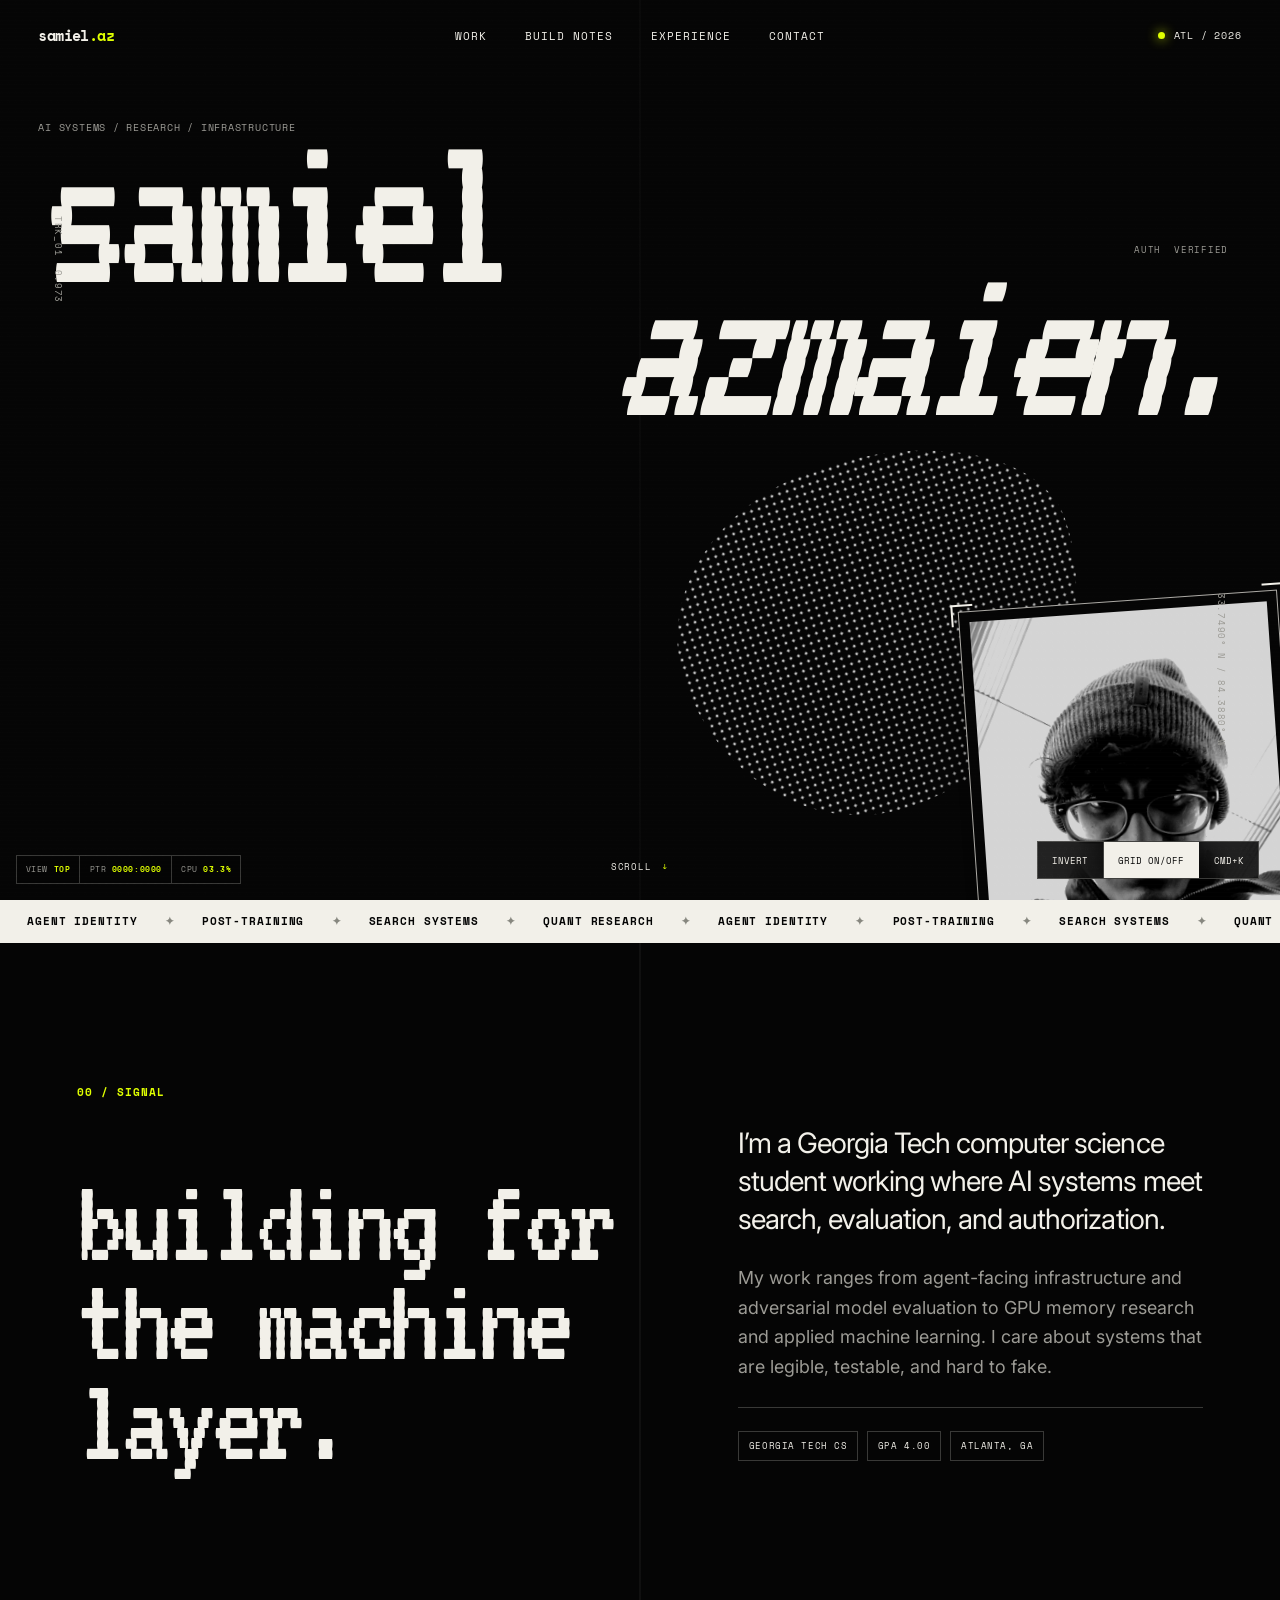
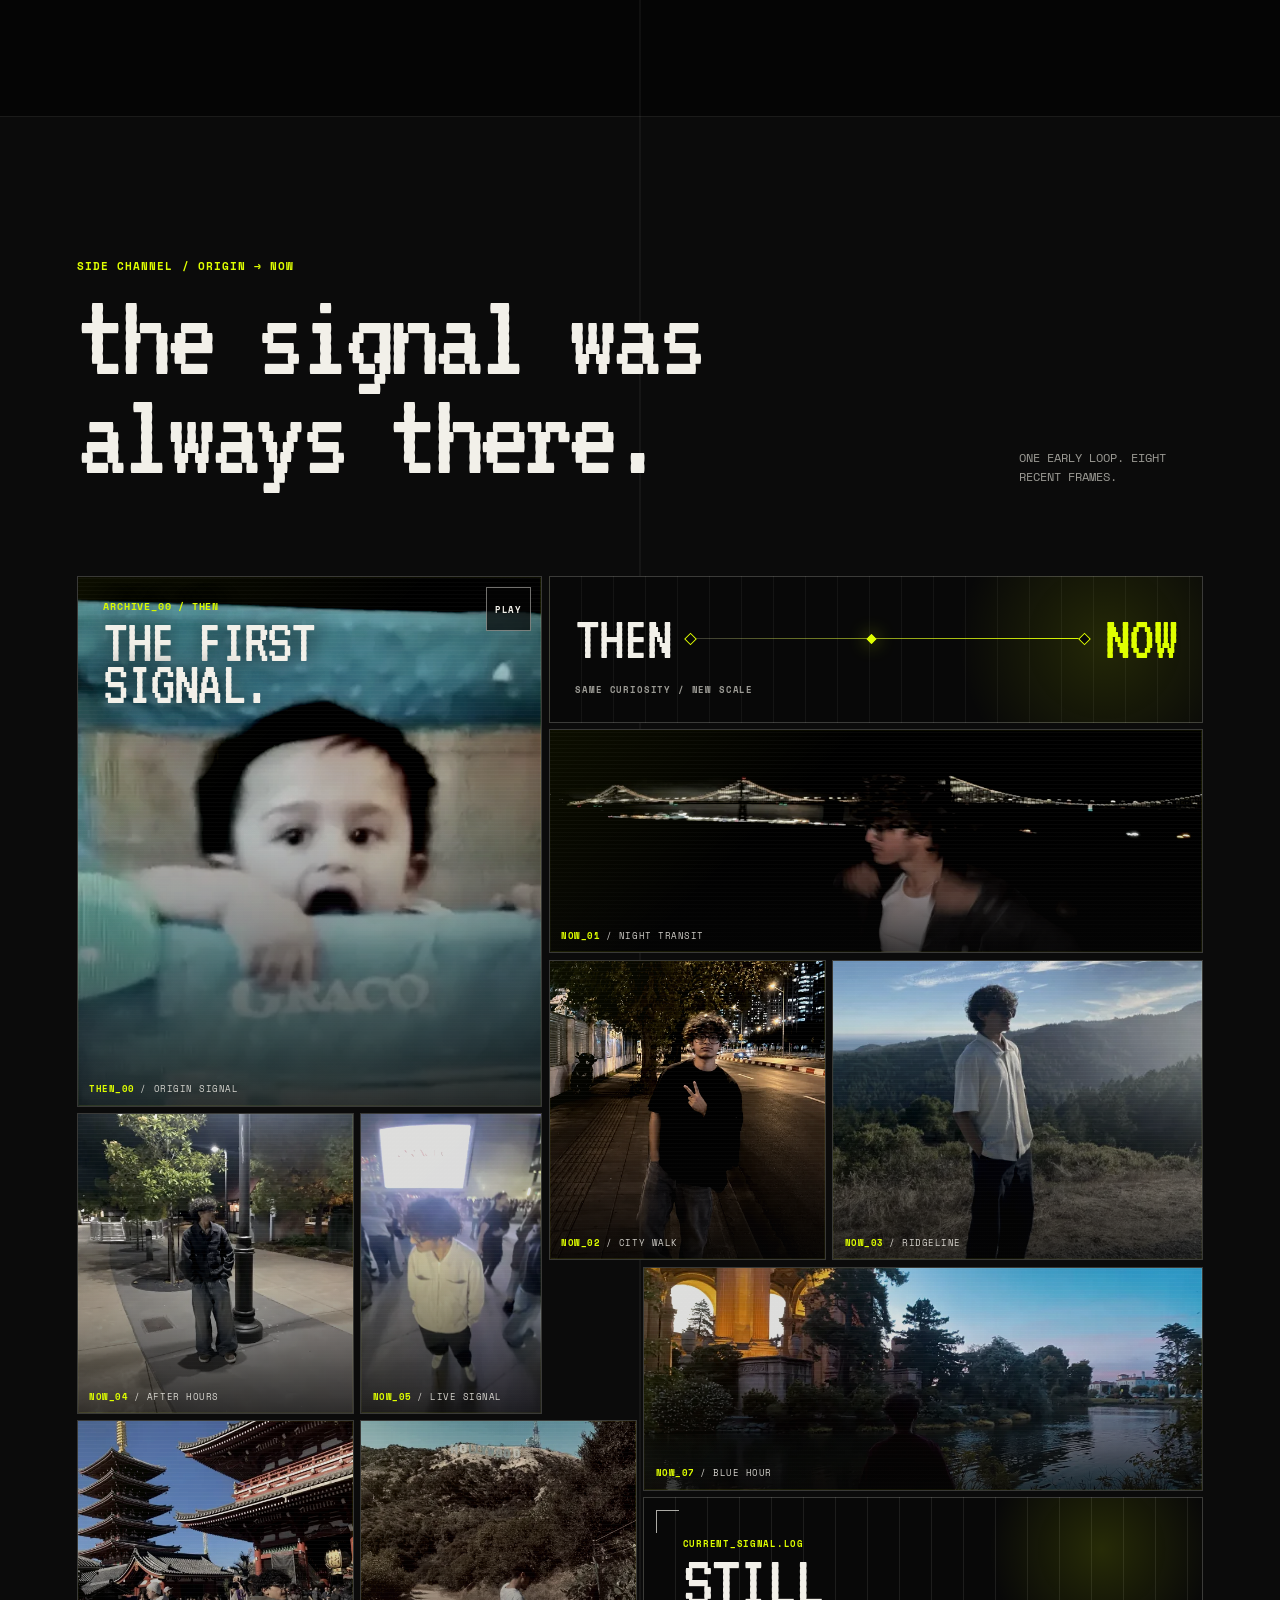
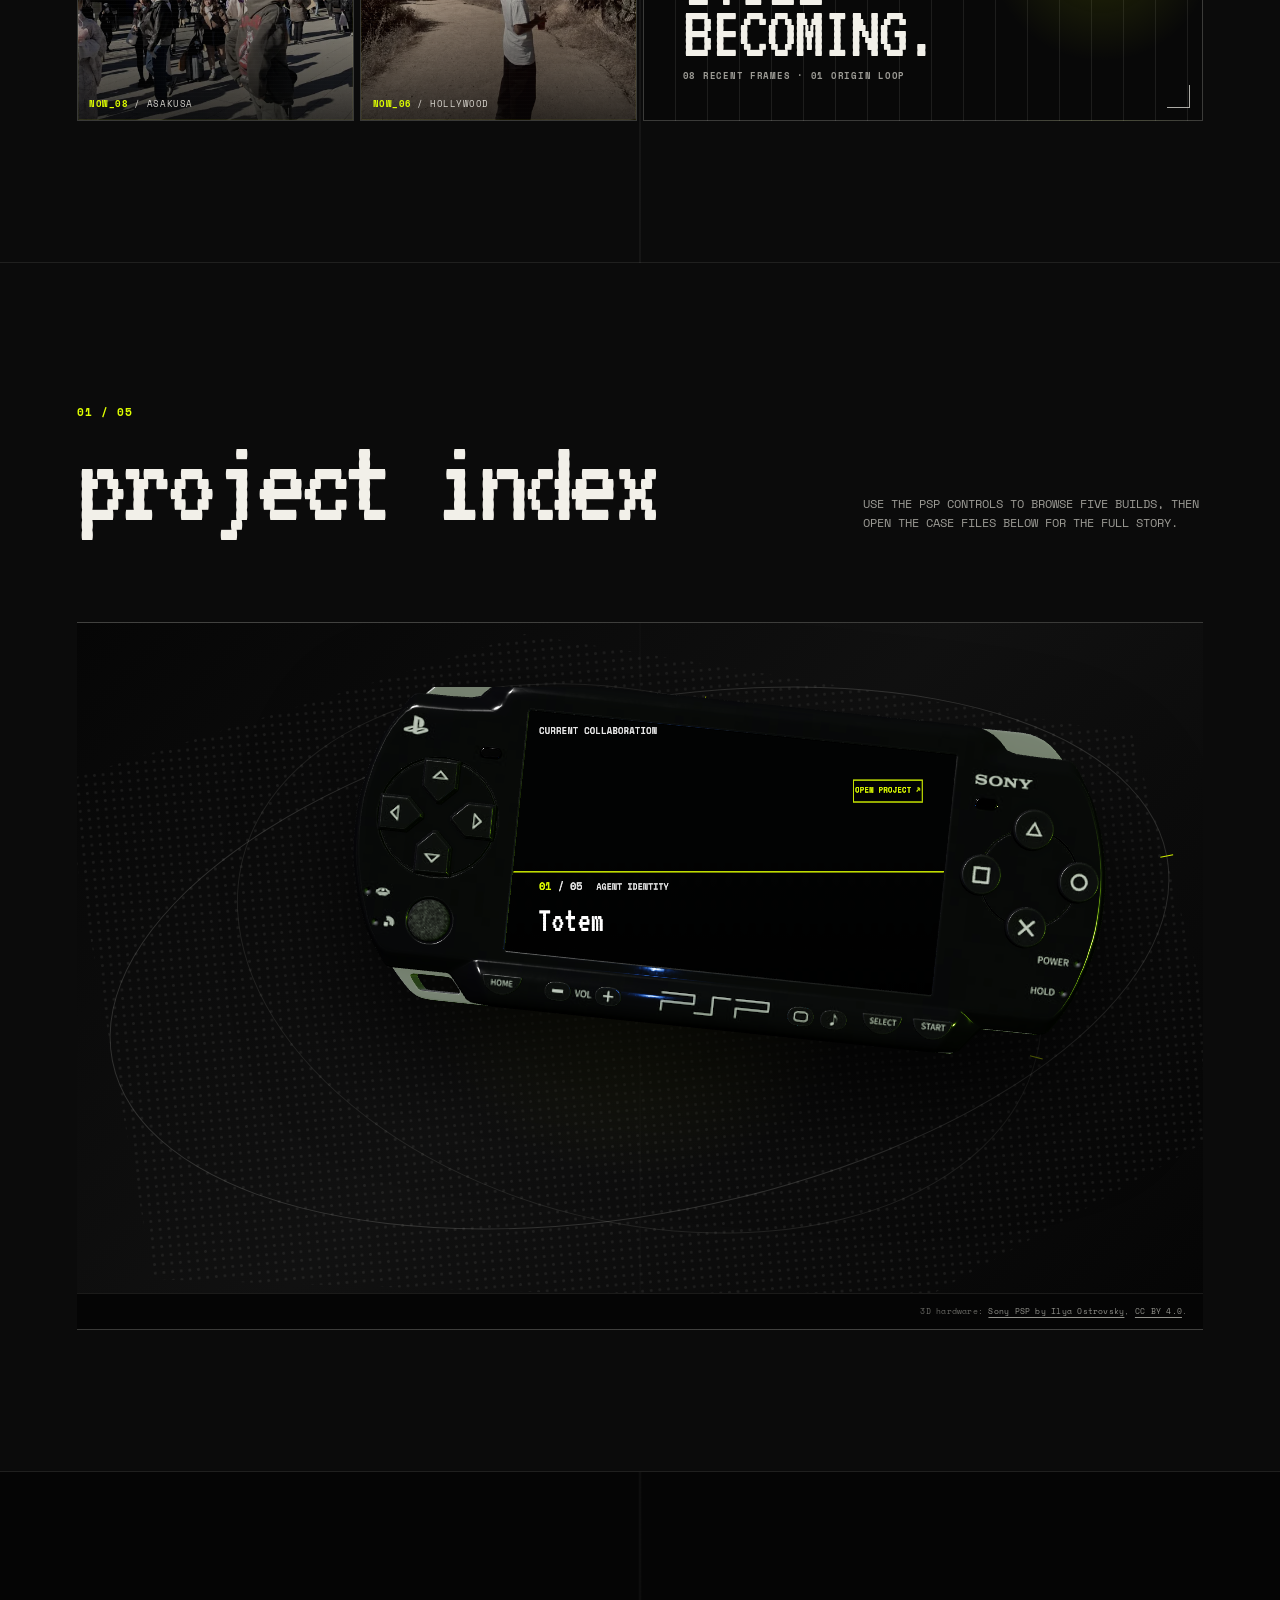
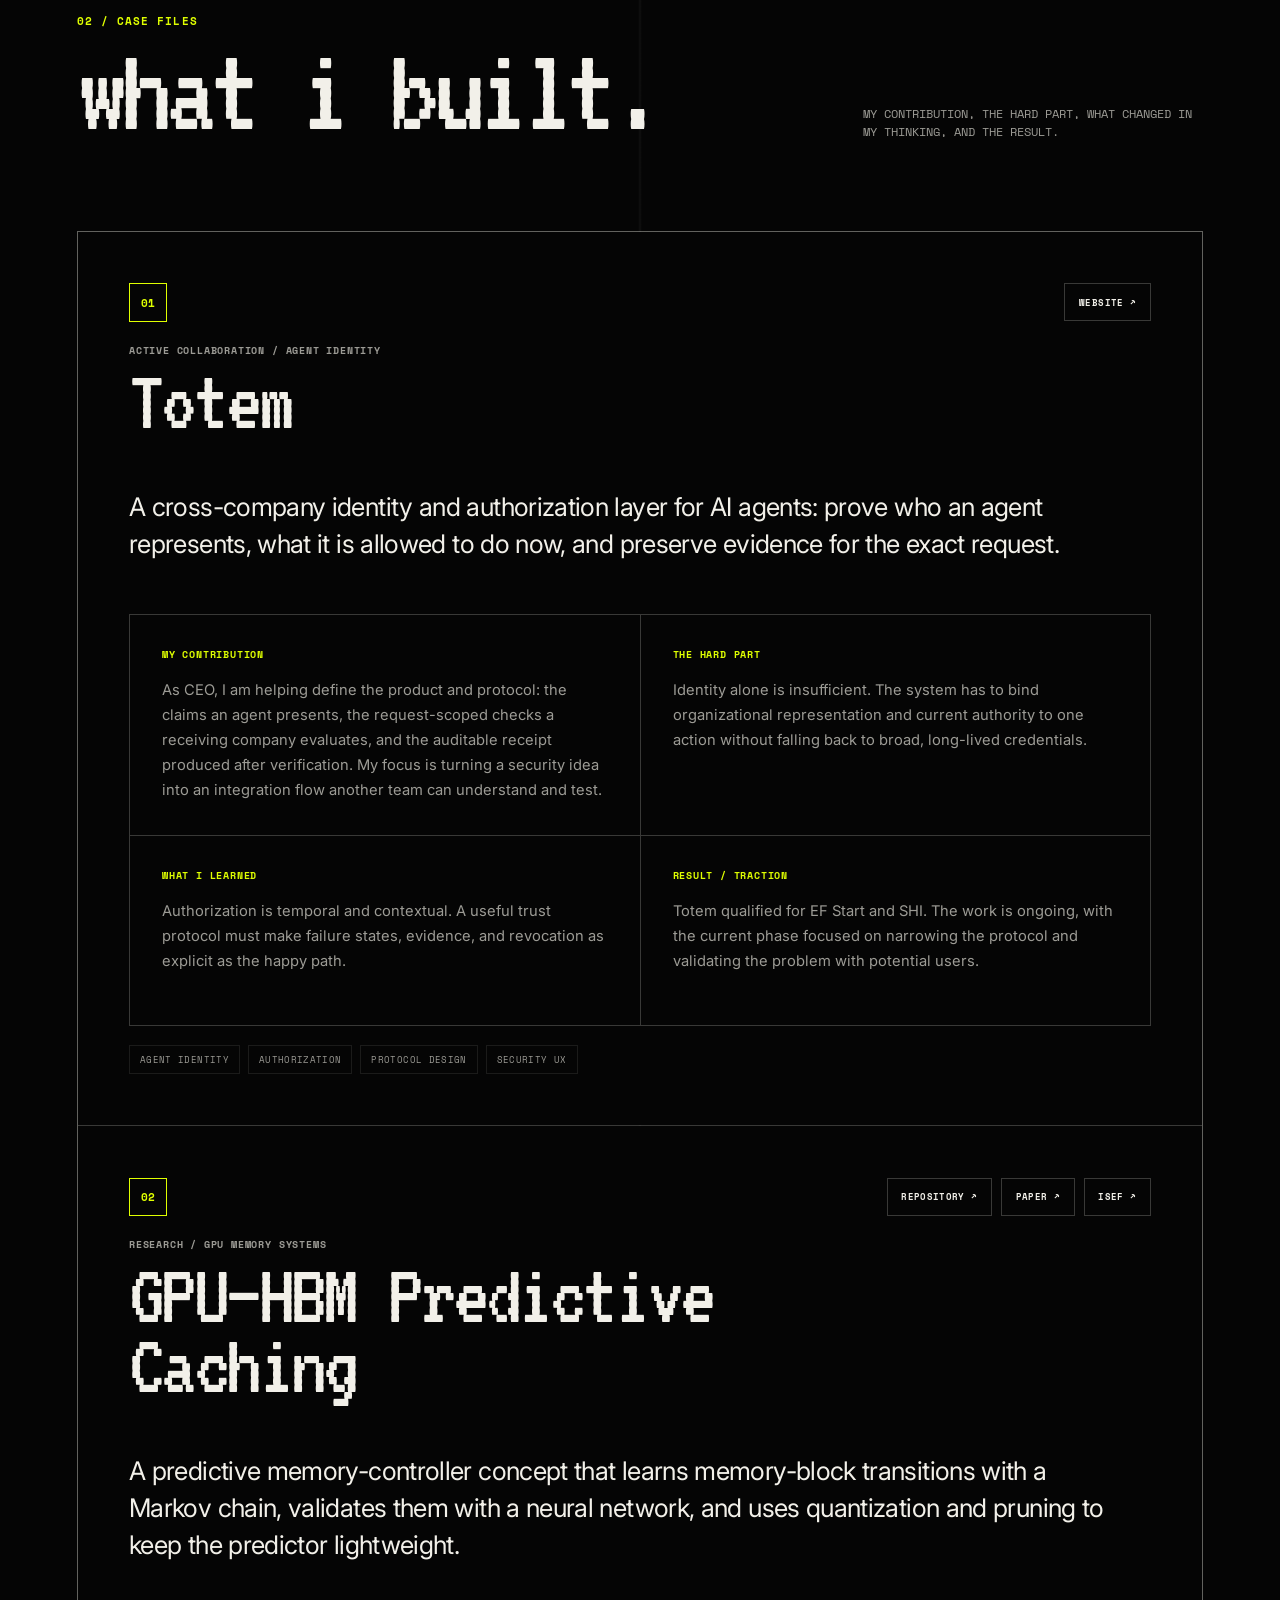
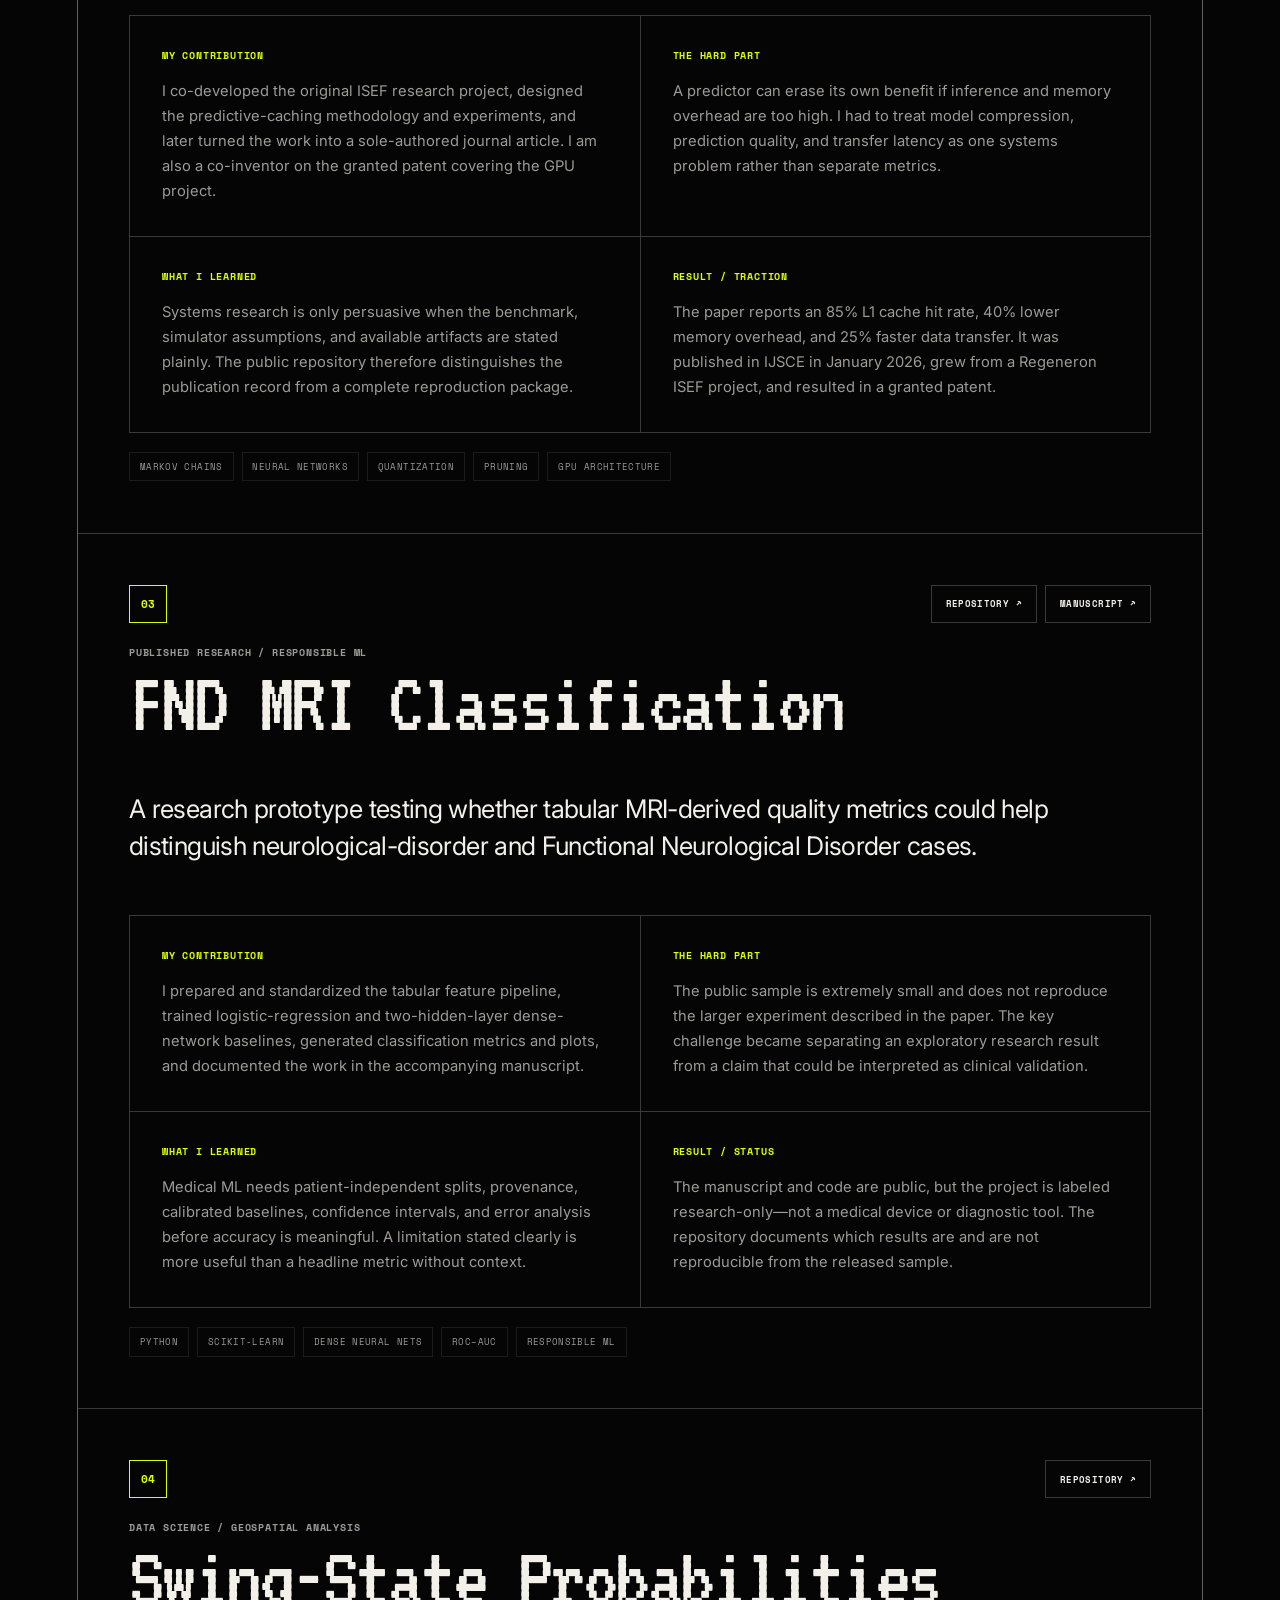
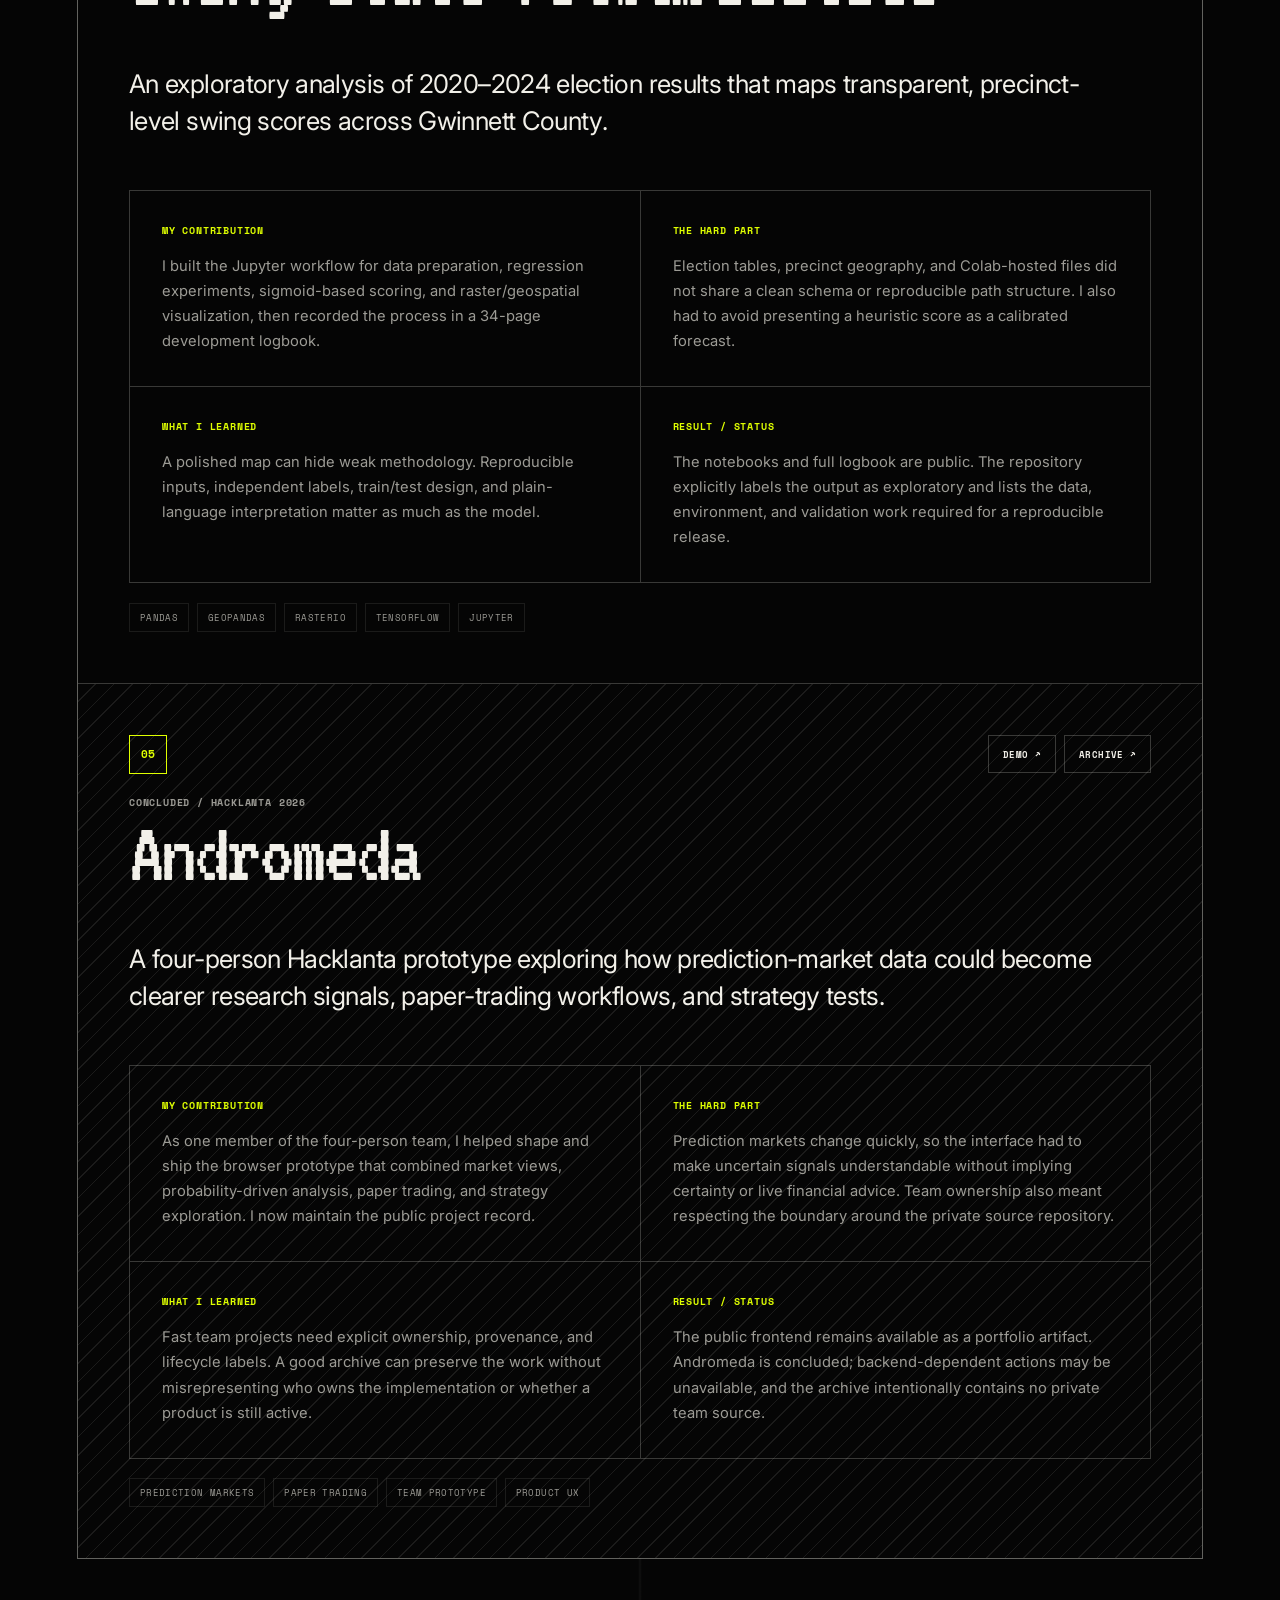
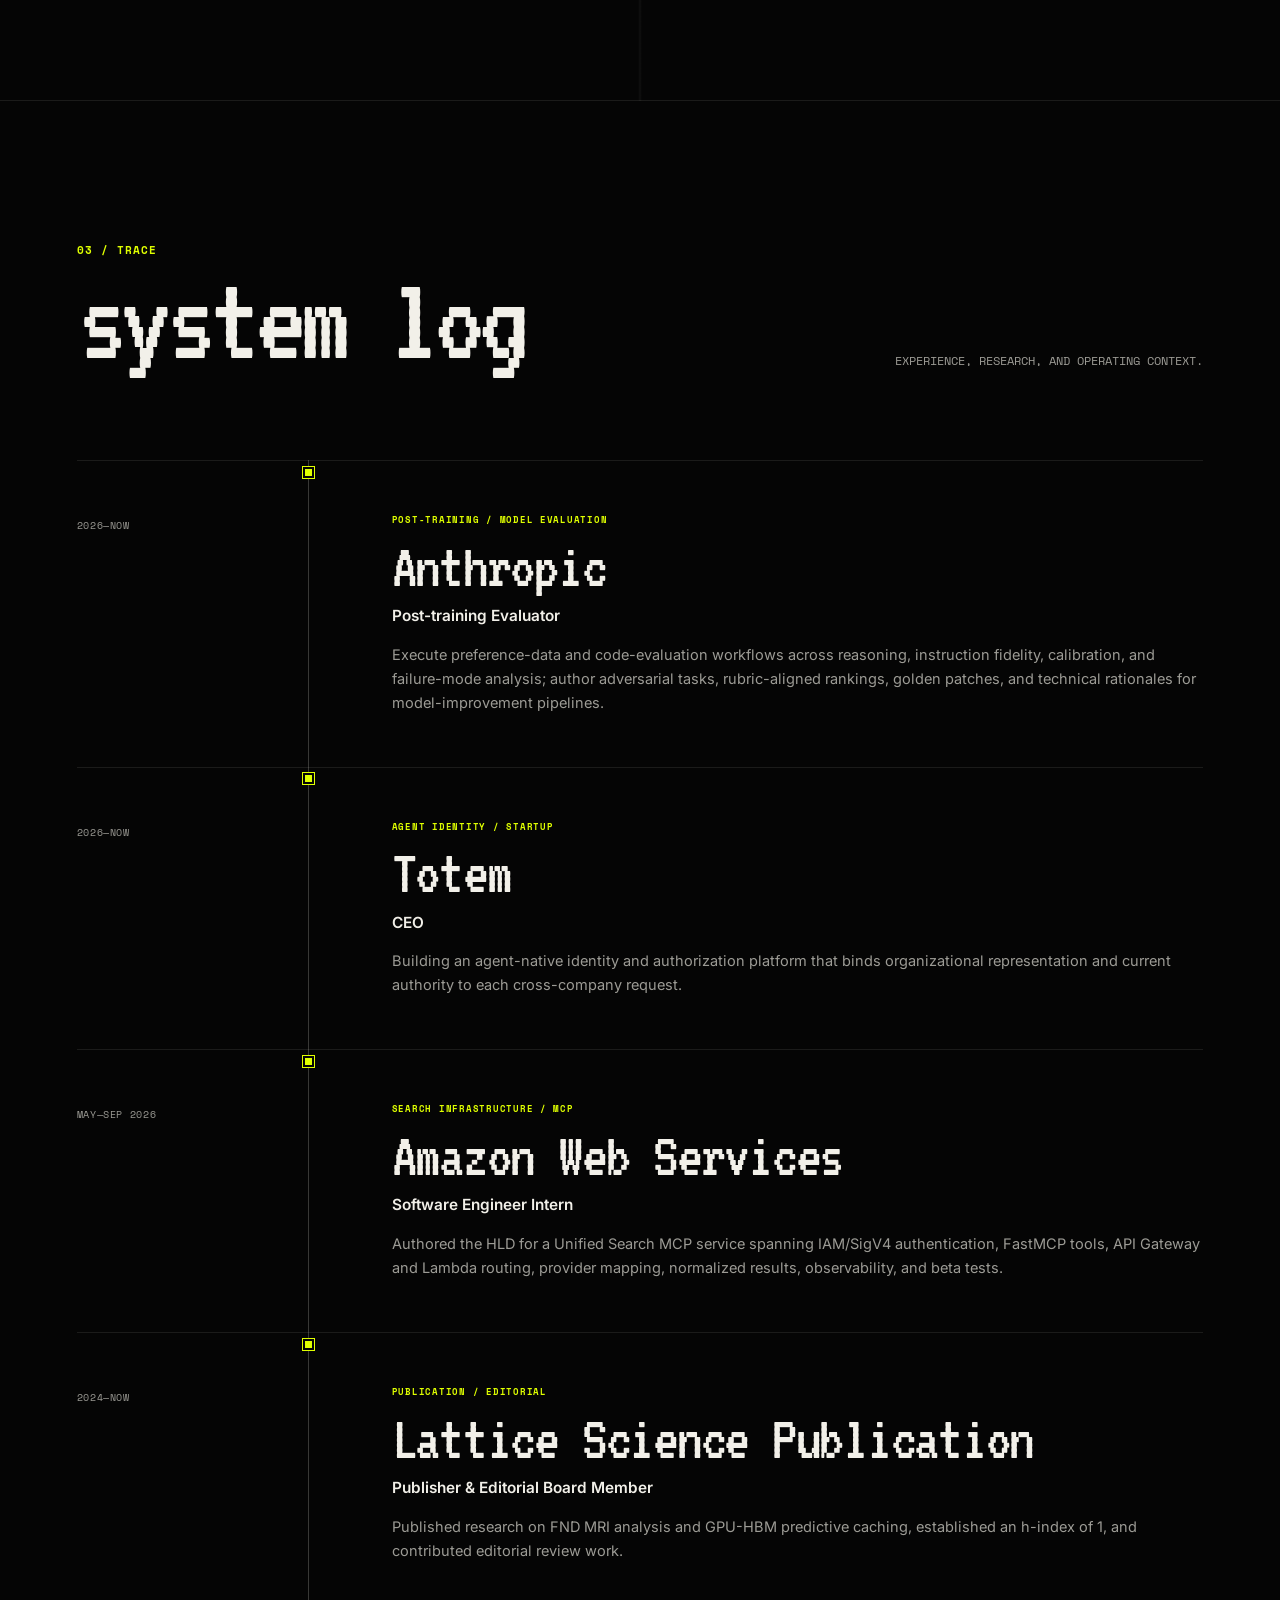
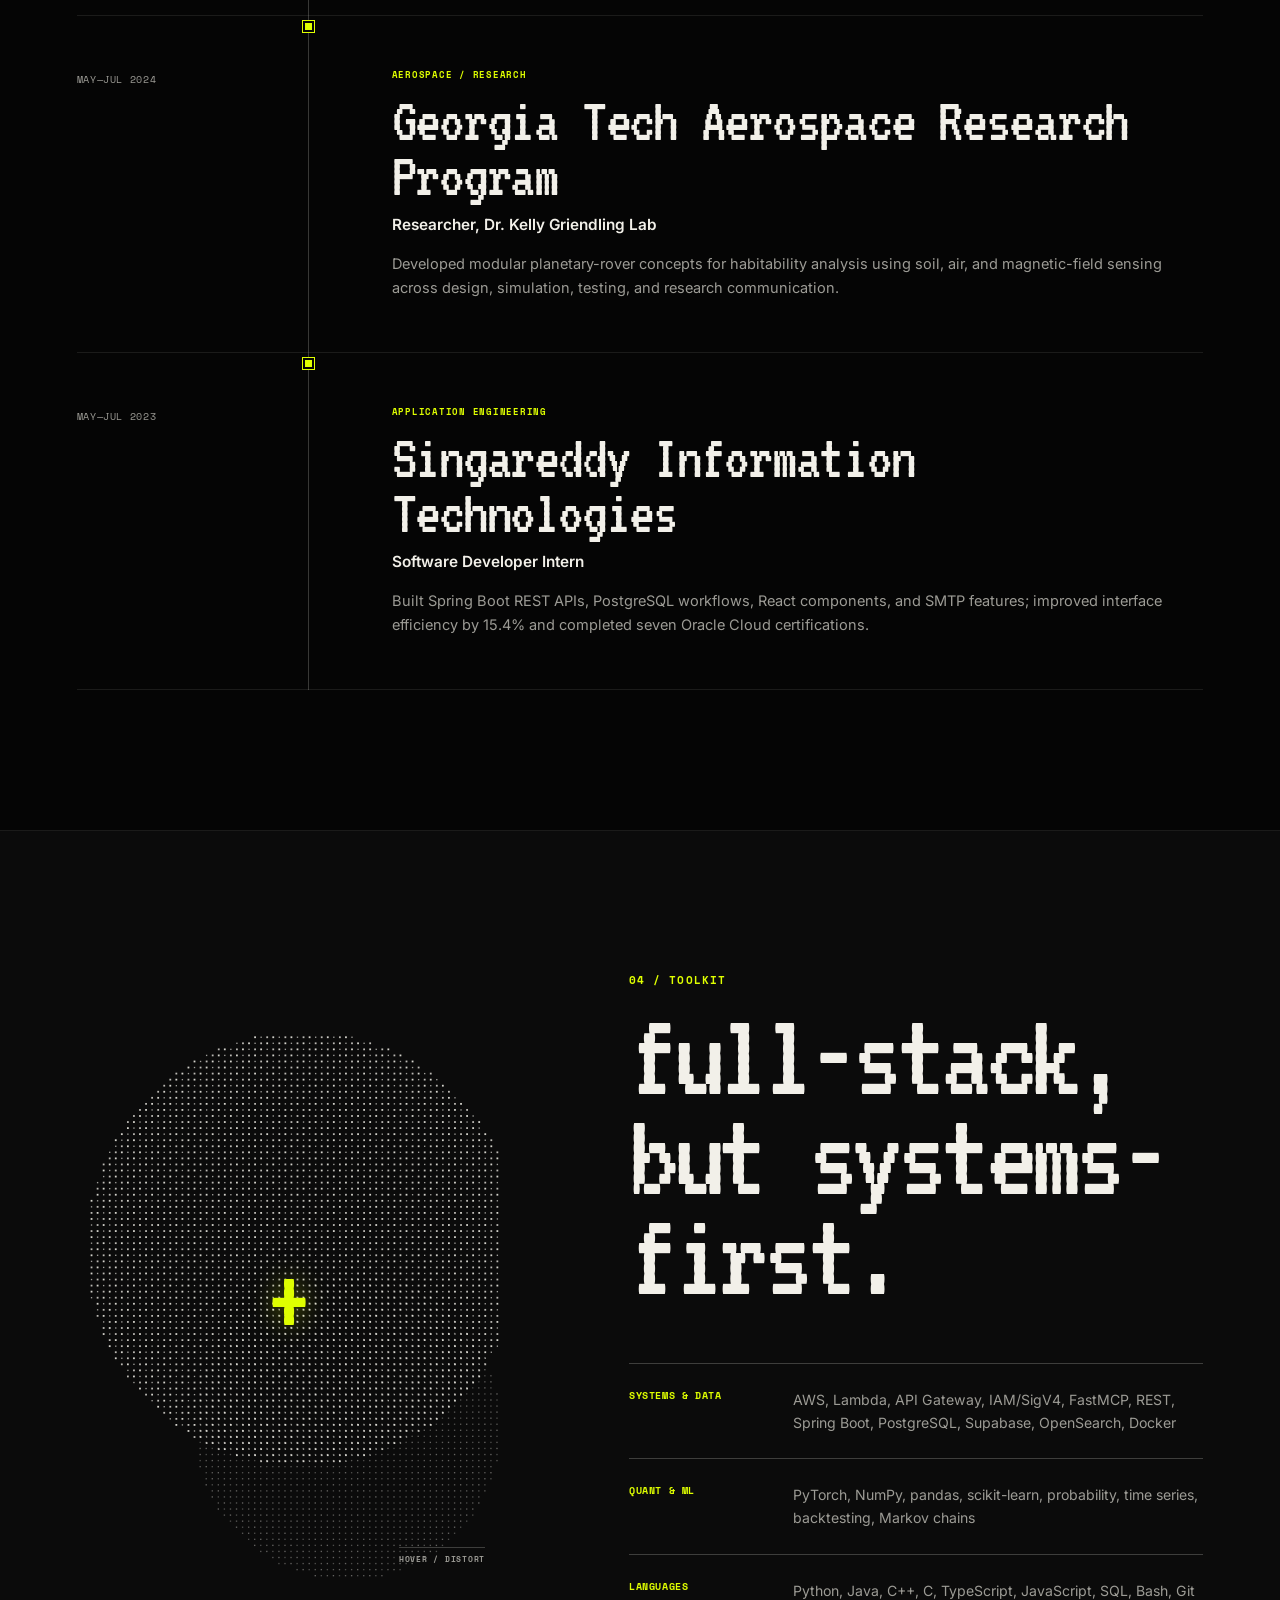
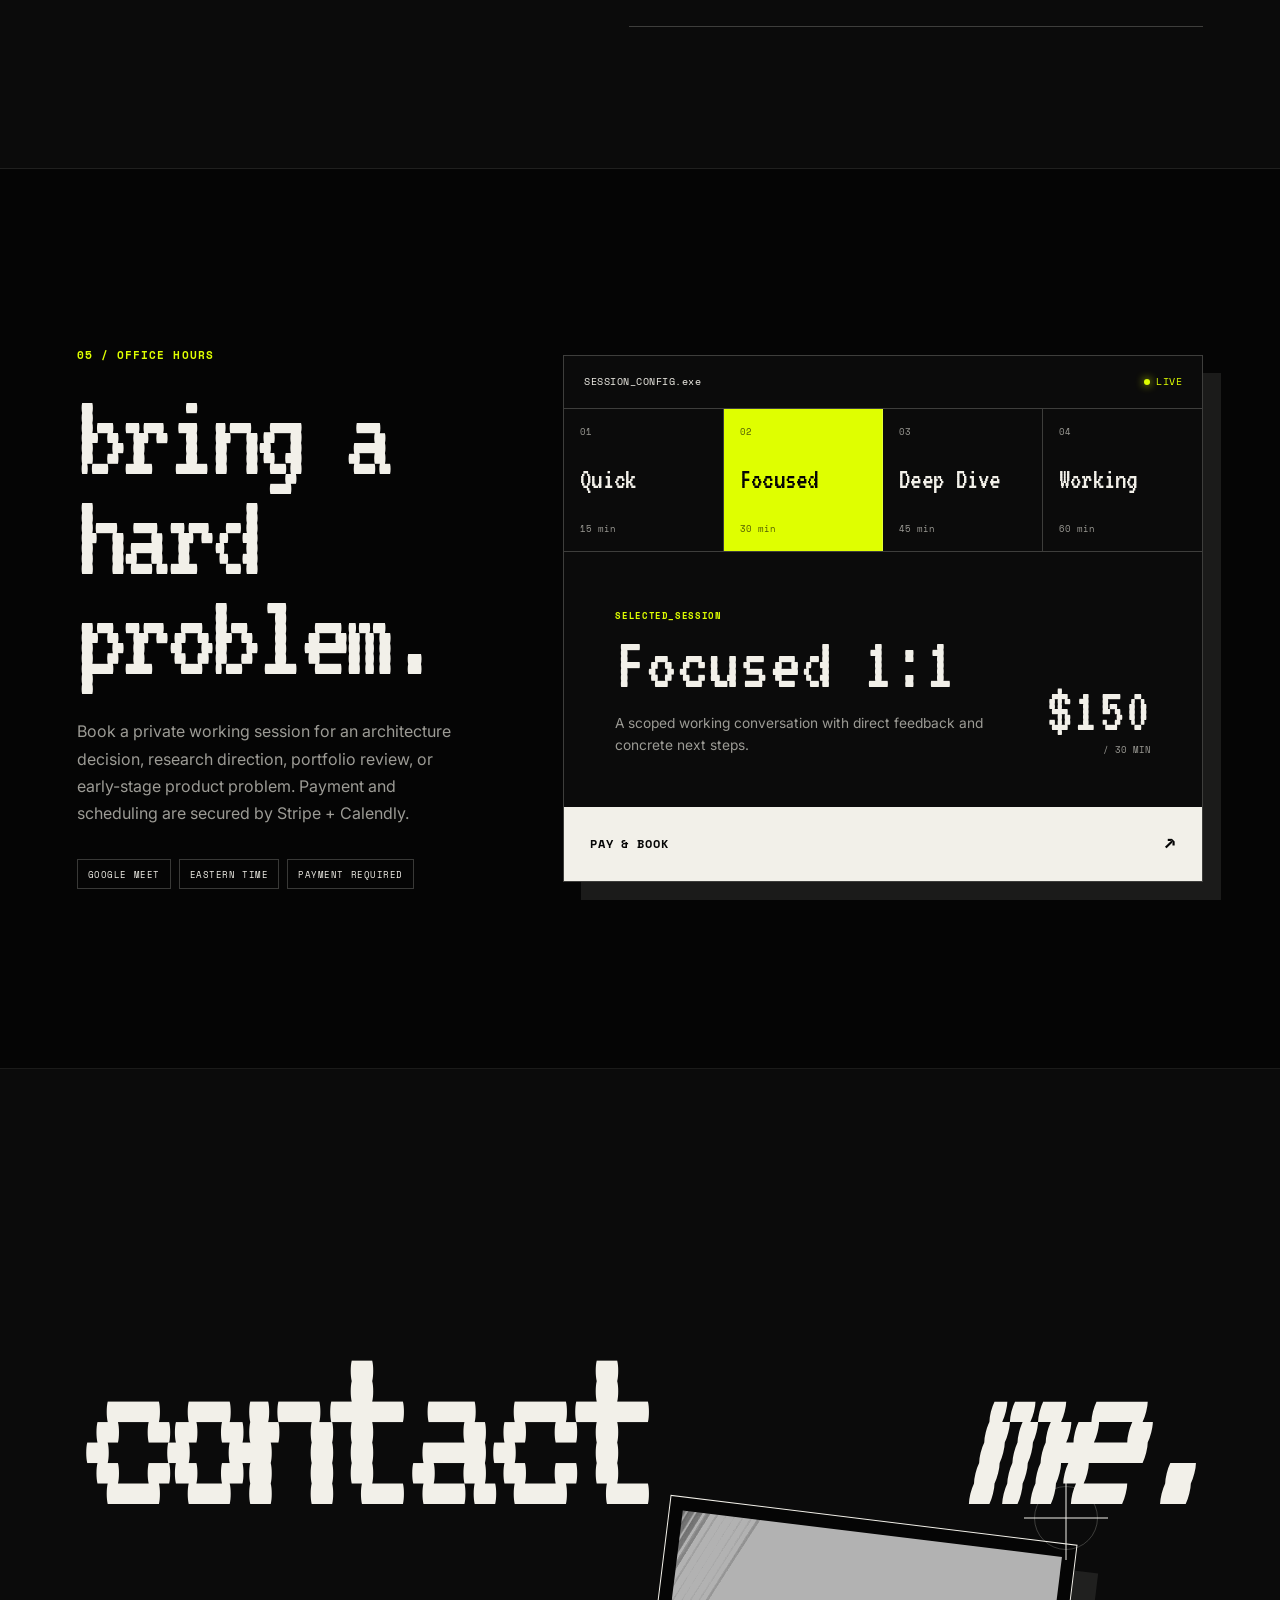
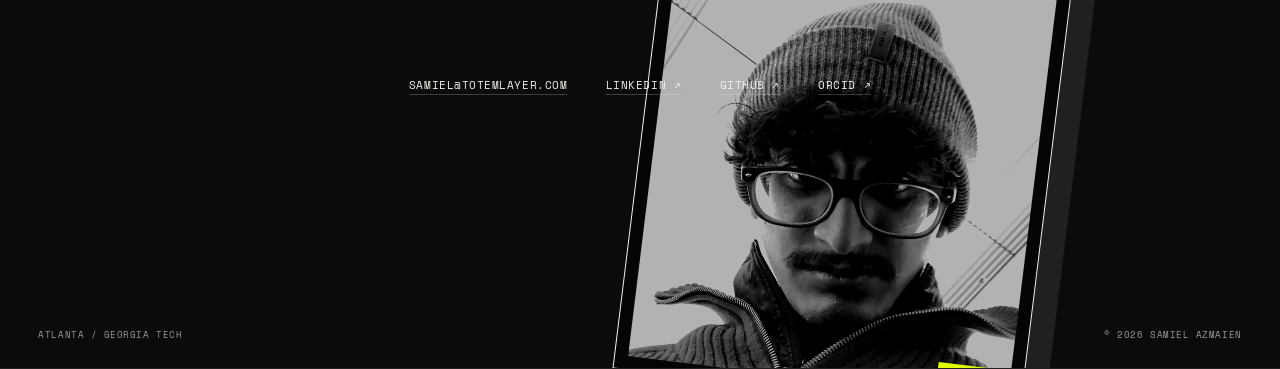
==== index.html @ 9d7a120a "Fix PSP controls and add interactive command surface" ====
<!doctype html>
<html lang="en">
  <head>
    <meta charset="utf-8" />
    <meta name="viewport" content="width=device-width, initial-scale=1" />
    <meta
      name="description"
      content="Samiel Azmaien is a Georgia Tech computer science student building AI systems, agent identity infrastructure, search products, and machine learning research."
    />
    <meta name="theme-color" content="#050505" />
    <title>Samiel Azmaien — AI Systems &amp; Research</title>
    <link rel="preconnect" href="https://fonts.googleapis.com" />
    <link rel="preconnect" href="https://fonts.gstatic.com" crossorigin />
    <link
      href="https://fonts.googleapis.com/css2?family=Inter:wght@400;500;600;700;800&family=Space+Mono:wght@400;700&family=VT323&display=swap"
      rel="stylesheet"
    />
    <script type="importmap">
      {
        "imports": {
          "three": "./assets/vendor/three.module.min.js",
          "three/addons/": "./assets/vendor/addons/"
        }
      }
    </script>
    <link rel="preload" href="./assets/models/sony-psp.glb?v=20260917-psp3" as="fetch" crossorigin />
    <link rel="modulepreload" href="./assets/vendor/three.module.min.js" />
    <link rel="modulepreload" href="./assets/vendor/addons/loaders/GLTFLoader.js" />
    <link rel="stylesheet" href="./styles.css?v=20260924-interactions1" />
  </head>
  <body>
    <a class="skip-link" href="#main">Skip to content</a>

    <div class="boot" data-boot aria-hidden="true">
      <div class="boot__mark" data-text="SAMIEL">SAMIEL</div>
      <div class="boot__line"><span data-boot-count>000</span> / SYSTEMS ONLINE</div>
    </div>

    <div class="grain" aria-hidden="true"></div>
    <div class="scanlines" aria-hidden="true"></div>
    <canvas class="pointer-trail" data-pointer-trail aria-hidden="true"></canvas>
    <div class="pointer-cursor" data-pointer-cursor aria-hidden="true">
      <span>+</span><small data-pointer-label>PTR</small>
    </div>

    <header class="site-header" data-header>
      <a class="wordmark" href="#top" aria-label="Samiel Azmaien, home">
        <span>samiel</span><em>.az</em>
      </a>
      <nav class="nav" aria-label="Primary navigation">
        <a href="#work">Work</a>
        <a href="#case-studies">Build notes</a>
        <a href="#log">Experience</a>
        <a href="#contact">Contact</a>
      </nav>
      <div class="header-status" aria-label="Current status">
        <span class="status-dot"></span>
        ATL / 2026
      </div>
    </header>

    <main id="main">
      <section class="hero" id="top" aria-labelledby="hero-title">
        <div class="hud hud--a" aria-hidden="true">TRK_01&nbsp;&nbsp;0.973</div>
        <div class="hud hud--b" aria-hidden="true">AUTH&nbsp;&nbsp;VERIFIED</div>
        <div class="hud hud--c" aria-hidden="true">33.7490° N / 84.3880° W</div>

        <div class="hero__title-wrap reveal">
          <p class="kicker">AI systems / research / infrastructure</p>
          <h1 id="hero-title">
            <span>samiel</span>
            <span class="hero__surname">azmaien.</span>
          </h1>
        </div>

        <div class="hero__stage reveal" data-parallax-stage>
          <div class="halftone halftone--one" aria-hidden="true"></div>
          <div class="halftone halftone--two" aria-hidden="true"></div>
          <div class="star star--one" aria-hidden="true">✦</div>
          <div class="star star--two" aria-hidden="true">✧</div>
          <div class="target target--one" aria-hidden="true"></div>
          <div class="portrait-frame" data-parallax-object>
            <span class="frame-corner frame-corner--tl" aria-hidden="true"></span>
            <span class="frame-corner frame-corner--tr" aria-hidden="true"></span>
            <span class="frame-corner frame-corner--bl" aria-hidden="true"></span>
            <span class="frame-corner frame-corner--br" aria-hidden="true"></span>
            <img src="./assets/samiel-portrait.jpg" alt="Portrait of Samiel Azmaien" />
            <div class="portrait-frame__label">
              <span>SUBJECT_001</span>
              <span>GEORGIA TECH</span>
            </div>
          </div>
        </div>

        <div class="hero__footer reveal">
          <p>
            I build AI infrastructure, research systems, and products—then document the decisions, failures, and results behind them.
          </p>
          <div class="hero__links" aria-label="Profile links">
            <a href="mailto:samiel@totemlayer.com">Email ↗</a>
            <a href="https://github.com/samiel-azmaien" target="_blank" rel="noreferrer">GitHub ↗</a>
            <a href="https://www.linkedin.com/in/samiel-azmaien/" target="_blank" rel="noreferrer">LinkedIn ↗</a>
            <a href="https://orcid.org/0009-0008-3724-7310" target="_blank" rel="noreferrer">Research ↗</a>
          </div>
        </div>

        <a class="scroll-cue" href="#signal" aria-label="Scroll to overview">
          <span>Scroll</span>
          <i aria-hidden="true">↓</i>
        </a>
      </section>

      <div class="signal-strip" id="signal" aria-hidden="true">
        <div class="signal-strip__track">
          <span>AGENT IDENTITY</span><b>✦</b><span>POST-TRAINING</span><b>✦</b><span>SEARCH SYSTEMS</span><b>✦</b><span>QUANT RESEARCH</span><b>✦</b>
          <span>AGENT IDENTITY</span><b>✦</b><span>POST-TRAINING</span><b>✦</b><span>SEARCH SYSTEMS</span><b>✦</b><span>QUANT RESEARCH</span><b>✦</b>
        </div>
      </div>

      <section class="manifesto section-shell" aria-labelledby="manifesto-title">
        <div class="section-index reveal">00 / SIGNAL</div>
        <div class="manifesto__layout">
          <h2 id="manifesto-title" class="pixel-title reveal">Building for<br />the machine layer.</h2>
          <div class="manifesto__copy reveal">
            <p class="manifesto__lead">
              I’m a Georgia Tech computer science student working where AI systems meet search, evaluation, and authorization.
            </p>
            <p>
              My work ranges from agent-facing infrastructure and adversarial model evaluation to GPU memory research and applied machine learning. I care about systems that are legible, testable, and hard to fake.
            </p>
            <div class="manifesto__facts">
              <span>Georgia Tech CS</span>
              <span>GPA 4.00</span>
              <span>Atlanta, GA</span>
            </div>
          </div>
        </div>
      </section>

      <section class="field-log section-shell" id="field-log" aria-labelledby="field-log-title">
        <div class="section-bar reveal">
          <div>
            <span class="section-index">SIDE CHANNEL / ORIGIN → NOW</span>
            <h2 id="field-log-title" class="pixel-title">The signal was always there.</h2>
          </div>
          <p>One early loop. Eight recent frames.</p>
        </div>

        <div class="field-grid" role="group" aria-label="Personal field notes collage">
          <figure class="field-card field-card--origin field-card--video reveal">
            <video
              class="field-card__media"
              data-field-video
              src="./assets/field-notes/10-origin.mp4"
              poster="./assets/field-notes/10-origin-poster.webp"
              muted
              loop
              playsinline
              preload="metadata"
              aria-label="Origin signal: childhood video of Samiel in a playpen, recorded from a screen"
            ></video>
            <button class="field-card__toggle" type="button" data-field-toggle aria-label="Play childhood field note video">PLAY</button>
            <div class="field-card__origin-mark" aria-hidden="true">
              <span>ARCHIVE_00 / THEN</span>
              <strong>THE FIRST<br />SIGNAL.</strong>
            </div>
            <figcaption><span>THEN_00</span> / ORIGIN SIGNAL</figcaption>
          </figure>

          <div class="field-transition reveal" role="img" aria-label="Then to now: same curiosity, new scale">
            <span>THEN</span>
            <div class="field-transition__signal" aria-hidden="true"><i></i></div>
            <span>NOW</span>
            <p>SAME CURIOSITY / NEW SCALE</p>
          </div>

          <figure class="field-card field-card--bridge field-card--wide field-card--night reveal">
            <img class="field-card__media" src="./assets/field-notes/02-night-bridge.webp" alt="Samiel in motion beside a lit bridge at night" loading="lazy" decoding="async" width="1024" height="768" />
            <figcaption><span>NOW_01</span> / NIGHT TRANSIT</figcaption>
          </figure>

          <figure class="field-card field-card--city field-card--night reveal">
            <img class="field-card__media" src="./assets/field-notes/03-city-night.webp" alt="Samiel standing on a city street at night" loading="lazy" decoding="async" width="479" height="640" />
            <figcaption><span>NOW_02</span> / CITY WALK</figcaption>
          </figure>

          <figure class="field-card field-card--mountain reveal">
            <img class="field-card__media" src="./assets/field-notes/01-ridgeline.webp" alt="Samiel standing on a mountain ridge in daylight" loading="lazy" decoding="async" width="479" height="640" />
            <figcaption><span>NOW_03</span> / RIDGELINE</figcaption>
          </figure>

          <figure class="field-card field-card--quiet field-card--night reveal">
            <img class="field-card__media" src="./assets/field-notes/04-after-hours.webp" alt="Samiel standing beneath a streetlamp at night" loading="lazy" decoding="async" width="479" height="640" />
            <figcaption><span>NOW_04</span> / AFTER HOURS</figcaption>
          </figure>

          <figure class="field-card field-card--event field-card--cool reveal">
            <img class="field-card__media" src="./assets/field-notes/05-live-signal.webp" alt="Samiel walking through a crowded outdoor event at night" loading="lazy" decoding="async" width="479" height="640" />
            <figcaption><span>NOW_05</span> / LIVE SIGNAL</figcaption>
          </figure>

          <figure class="field-card field-card--hollywood field-card--warm reveal">
            <img class="field-card__media" src="./assets/field-notes/06-hollywood.webp" alt="Samiel on a trail beneath the Hollywood sign" loading="lazy" decoding="async" width="479" height="640" />
            <figcaption><span>NOW_06</span> / HOLLYWOOD</figcaption>
          </figure>

          <figure class="field-card field-card--palace field-card--wide field-card--cool reveal">
            <img class="field-card__media" src="./assets/field-notes/07-blue-hour.webp" alt="Samiel beside a lagoon and illuminated arches at blue hour" loading="lazy" decoding="async" width="1024" height="768" />
            <figcaption><span>NOW_07</span> / BLUE HOUR</figcaption>
          </figure>

          <figure class="field-card field-card--temple reveal">
            <img class="field-card__media" src="./assets/field-notes/08-asakusa.webp" alt="Samiel visiting a temple complex in Japan" loading="lazy" decoding="async" width="479" height="640" />
            <figcaption><span>NOW_08</span> / ASAKUSA</figcaption>
          </figure>

          <div class="field-note reveal" role="note" aria-label="Field log summary">
            <span>CURRENT_SIGNAL.LOG</span>
            <strong>STILL<br />BECOMING.</strong>
            <p>08 RECENT FRAMES · 01 ORIGIN LOOP</p>
          </div>
        </div>
      </section>

      <section class="work section-shell" id="work" aria-labelledby="work-title">
        <div class="section-bar reveal">
          <div>
            <span class="section-index">01 / 05</span>
            <h2 id="work-title" class="pixel-title">Project index</h2>
          </div>
          <p>Use the PSP controls to browse five builds, then open the case files below for the full story.</p>
        </div>

        <div class="project-viewer reveal" data-project-viewer>
          <div class="deck-scene" data-deck-scene>
            <div class="deck-orbit deck-orbit--a" aria-hidden="true"></div>
            <div class="deck-orbit deck-orbit--b" aria-hidden="true"></div>
            <div class="system-deck" data-deck-shell tabindex="0" aria-label="Interactive project viewer. Use the arrow keys to change projects.">
              <canvas class="deck-model" data-project-canvas aria-hidden="true"></canvas>
              <div class="deck-hardware-loading" data-model-loading aria-hidden="true">LOADING HARDWARE_</div>

              <div class="deck-screen">
                <video
                  data-project-video
                  src="./assets/video/totem-network.mp4"
                  poster="./assets/preview-totem.svg"
                  muted
                  loop
                  playsinline
                  preload="none"
                  aria-hidden="true"
                  aria-label="Cinematic footage for the selected project"
                ></video>
                <div class="deck-screen__shade" aria-hidden="true"></div>
                <div class="deck-screen__scan" aria-hidden="true"></div>
                <div class="deck-screen__hud">
                  <div class="deck-screen__topline">
                    <span data-project-status>CURRENT COLLABORATION</span>
                    <span>REC <i></i></span>
                  </div>
                  <div class="deck-screen__copy">
                    <p><span data-project-number>01</span> / 05&nbsp;&nbsp; <b data-project-category>AGENT IDENTITY</b></p>
                    <h3 data-project-title>Totem</h3>
                  </div>
                  <a class="deck-screen__open" data-project-link href="https://totemlayer.com/" target="_blank" rel="noreferrer" aria-label="Open Totem project">↗</a>
                </div>
              </div>

            </div>
          </div>

          <div class="project-data" hidden>
            <div class="project-counter" aria-live="polite"><strong data-project-number-rail>01</strong><span>/05</span></div>
            <div class="project-dots" role="tablist" aria-label="Featured projects">
              <button
                class="project-dot is-active"
                type="button"
                role="tab"
                aria-selected="true"
                data-project-button="0"
                data-title="Totem"
                data-status="CURRENT COLLABORATION"
                data-category="AGENT IDENTITY"
                data-video="./assets/video/totem-network.mp4"
                data-poster="./assets/preview-totem.svg"
                data-url="https://totemlayer.com/"
                data-description="A cross-company identity and authorization layer for AI agents—verifying representation and current permission for an exact request. Qualified for EF Start & SHI."
              ><span>01</span> Totem</button>
              <button
                class="project-dot"
                type="button"
                role="tab"
                aria-selected="false"
                data-project-button="1"
                data-title="GPU Architecture"
                data-status="GRANTED PATENT"
                data-category="GPU / MARKOV"
                data-video="./assets/video/gpu-silicon.mp4"
                data-poster="./assets/preview-gpu.png"
                data-url="https://isef.net/project/soft022t-optimizing-gpu-architecture-markov-based-caching"
                data-description="Markov-chain and neural prediction for V100 memory-block transitions, reporting an 85% L1 cache hit rate, 40% lower memory overhead, and 25% faster data transfer."
              ><span>02</span> GPU</button>
              <button
                class="project-dot"
                type="button"
                role="tab"
                aria-selected="false"
                data-project-button="2"
                data-title="FND Analysis"
                data-status="PUBLISHED RESEARCH"
                data-category="NEURAL NETS / MRI"
                data-video="./assets/video/fnd-medical.mp4"
                data-poster="./assets/preview-fnd.png"
                data-url="https://papers.ssrn.com/sol3/papers.cfm?abstract_id=4997415"
                data-description="MRI-derived quality features for logistic regression and dense neural-network experiments, paired with a published paper and explicit public-sample limitations."
              ><span>03</span> FND</button>
              <button
                class="project-dot"
                type="button"
                role="tab"
                aria-selected="false"
                data-project-button="3"
                data-title="Swing State Probabilities"
                data-status="DATA SCIENCE"
                data-category="PROBABILITY / GEO"
                data-video="./assets/video/data-code.mp4"
                data-poster="./assets/preview-data.svg"
                data-url="https://github.com/samiel-azmaien/datascience25"
                data-description="An exploratory TSA Data Science project analyzing recent election results and precinct-level swing-score heuristics across Gwinnett County."
              ><span>04</span> Data</button>
              <button
                class="project-dot"
                type="button"
                role="tab"
                aria-selected="false"
                data-project-button="4"
                data-title="Andromeda"
                data-status="CONCLUDED / 2026"
                data-category="PREDICTION MARKETS"
                data-video="./assets/video/andromeda-space.mp4"
                data-poster="./assets/preview-andromeda.png"
                data-url="https://andromeda-neon-six.vercel.app/"
                data-description="A concluded four-person exploration of prediction-market analytics and paper trading. The public frontend remains online as an archive."
              ><span>05</span> Andromeda</button>
            </div>
            <div class="project-arrows">
              <button type="button" data-project-prev aria-label="Previous project">←</button>
              <button type="button" data-project-next aria-label="Next project">→</button>
            </div>
          </div>

          <p class="model-credit">
            3D hardware: <a href="https://sketchfab.com/3d-models/sony-psp-dca89d10ec304d0cab76837750df7761" target="_blank" rel="noreferrer">Sony PSP by Ilya Ostrovsky</a>,
            <a href="https://creativecommons.org/licenses/by/4.0/" target="_blank" rel="noreferrer">CC BY 4.0</a>.
          </p>
        </div>
      </section>

      <section class="case-studies section-shell" id="case-studies" aria-labelledby="case-studies-title">
        <div class="section-bar reveal">
          <div>
            <span class="section-index">02 / CASE FILES</span>
            <h2 id="case-studies-title" class="pixel-title">What I built.</h2>
          </div>
          <p>My contribution, the hard part, what changed in my thinking, and the result.</p>
        </div>

        <div class="case-list">
          <article class="case-study reveal" id="project-totem">
            <header class="case-study__header">
              <div>
                <span class="case-study__number">01</span>
                <p class="case-study__eyebrow">ACTIVE COLLABORATION / AGENT IDENTITY</p>
                <h3>Totem</h3>
              </div>
              <div class="case-study__links" aria-label="Totem links">
                <a href="https://totemlayer.com/" target="_blank" rel="noreferrer">Website ↗</a>
              </div>
            </header>
            <p class="case-study__summary">
              A cross-company identity and authorization layer for AI agents: prove who an agent represents, what it is allowed to do now, and preserve evidence for the exact request.
            </p>
            <div class="case-study__grid">
              <div>
                <span>My contribution</span>
                <p>As CEO, I am helping define the product and protocol: the claims an agent presents, the request-scoped checks a receiving company evaluates, and the auditable receipt produced after verification. My focus is turning a security idea into an integration flow another team can understand and test.</p>
              </div>
              <div>
                <span>The hard part</span>
                <p>Identity alone is insufficient. The system has to bind organizational representation and current authority to one action without falling back to broad, long-lived credentials.</p>
              </div>
              <div>
                <span>What I learned</span>
                <p>Authorization is temporal and contextual. A useful trust protocol must make failure states, evidence, and revocation as explicit as the happy path.</p>
              </div>
              <div>
                <span>Result / traction</span>
                <p>Totem qualified for EF Start and SHI. The work is ongoing, with the current phase focused on narrowing the protocol and validating the problem with potential users.</p>
              </div>
            </div>
            <ul class="case-study__stack" aria-label="Totem focus areas">
              <li>Agent identity</li><li>Authorization</li><li>Protocol design</li><li>Security UX</li>
            </ul>
          </article>

          <article class="case-study reveal" id="project-gpu">
            <header class="case-study__header">
              <div>
                <span class="case-study__number">02</span>
                <p class="case-study__eyebrow">RESEARCH / GPU MEMORY SYSTEMS</p>
                <h3>GPU–HBM Predictive Caching</h3>
              </div>
              <div class="case-study__links" aria-label="GPU predictive caching links">
                <a href="https://github.com/samiel-azmaien/gpu-hbm-predictive-caching" target="_blank" rel="noreferrer">Repository ↗</a>
                <a href="https://doi.org/10.35940/ijsce.F3700.15060126" target="_blank" rel="noreferrer">Paper ↗</a>
                <a href="https://isef.net/project/soft022t-optimizing-gpu-architecture-markov-based-caching" target="_blank" rel="noreferrer">ISEF ↗</a>
              </div>
            </header>
            <p class="case-study__summary">
              A predictive memory-controller concept that learns memory-block transitions with a Markov chain, validates them with a neural network, and uses quantization and pruning to keep the predictor lightweight.
            </p>
            <div class="case-study__grid">
              <div>
                <span>My contribution</span>
                <p>I co-developed the original ISEF research project, designed the predictive-caching methodology and experiments, and later turned the work into a sole-authored journal article. I am also a co-inventor on the granted patent covering the GPU project.</p>
              </div>
              <div>
                <span>The hard part</span>
                <p>A predictor can erase its own benefit if inference and memory overhead are too high. I had to treat model compression, prediction quality, and transfer latency as one systems problem rather than separate metrics.</p>
              </div>
              <div>
                <span>What I learned</span>
                <p>Systems research is only persuasive when the benchmark, simulator assumptions, and available artifacts are stated plainly. The public repository therefore distinguishes the publication record from a complete reproduction package.</p>
              </div>
              <div>
                <span>Result / traction</span>
                <p>The paper reports an 85% L1 cache hit rate, 40% lower memory overhead, and 25% faster data transfer. It was published in IJSCE in January 2026, grew from a Regeneron ISEF project, and resulted in a granted patent.</p>
              </div>
            </div>
            <ul class="case-study__stack" aria-label="GPU predictive caching technologies">
              <li>Markov chains</li><li>Neural networks</li><li>Quantization</li><li>Pruning</li><li>GPU architecture</li>
            </ul>
          </article>

          <article class="case-study reveal" id="project-fnd">
            <header class="case-study__header">
              <div>
                <span class="case-study__number">03</span>
                <p class="case-study__eyebrow">PUBLISHED RESEARCH / RESPONSIBLE ML</p>
                <h3>FND MRI Classification</h3>
              </div>
              <div class="case-study__links" aria-label="FND research links">
                <a href="https://github.com/samiel-azmaien/Neural-Network-Analysis-of-MRI-Scans-for-FND-Diagnosis" target="_blank" rel="noreferrer">Repository ↗</a>
                <a href="https://papers.ssrn.com/sol3/papers.cfm?abstract_id=4997415" target="_blank" rel="noreferrer">Manuscript ↗</a>
              </div>
            </header>
            <p class="case-study__summary">
              A research prototype testing whether tabular MRI-derived quality metrics could help distinguish neurological-disorder and Functional Neurological Disorder cases.
            </p>
            <div class="case-study__grid">
              <div>
                <span>My contribution</span>
                <p>I prepared and standardized the tabular feature pipeline, trained logistic-regression and two-hidden-layer dense-network baselines, generated classification metrics and plots, and documented the work in the accompanying manuscript.</p>
              </div>
              <div>
                <span>The hard part</span>
                <p>The public sample is extremely small and does not reproduce the larger experiment described in the paper. The key challenge became separating an exploratory research result from a claim that could be interpreted as clinical validation.</p>
              </div>
              <div>
                <span>What I learned</span>
                <p>Medical ML needs patient-independent splits, provenance, calibrated baselines, confidence intervals, and error analysis before accuracy is meaningful. A limitation stated clearly is more useful than a headline metric without context.</p>
              </div>
              <div>
                <span>Result / status</span>
                <p>The manuscript and code are public, but the project is labeled research-only—not a medical device or diagnostic tool. The repository documents which results are and are not reproducible from the released sample.</p>
              </div>
            </div>
            <ul class="case-study__stack" aria-label="FND research technologies">
              <li>Python</li><li>scikit-learn</li><li>Dense neural nets</li><li>ROC–AUC</li><li>Responsible ML</li>
            </ul>
          </article>

          <article class="case-study reveal" id="project-data">
            <header class="case-study__header">
              <div>
                <span class="case-study__number">04</span>
                <p class="case-study__eyebrow">DATA SCIENCE / GEOSPATIAL ANALYSIS</p>
                <h3>Swing-State Probabilities</h3>
              </div>
              <div class="case-study__links" aria-label="Election analysis links">
                <a href="https://github.com/samiel-azmaien/datascience25" target="_blank" rel="noreferrer">Repository ↗</a>
              </div>
            </header>
            <p class="case-study__summary">
              An exploratory analysis of 2020–2024 election results that maps transparent, precinct-level swing scores across Gwinnett County.
            </p>
            <div class="case-study__grid">
              <div>
                <span>My contribution</span>
                <p>I built the Jupyter workflow for data preparation, regression experiments, sigmoid-based scoring, and raster/geospatial visualization, then recorded the process in a 34-page development logbook.</p>
              </div>
              <div>
                <span>The hard part</span>
                <p>Election tables, precinct geography, and Colab-hosted files did not share a clean schema or reproducible path structure. I also had to avoid presenting a heuristic score as a calibrated forecast.</p>
              </div>
              <div>
                <span>What I learned</span>
                <p>A polished map can hide weak methodology. Reproducible inputs, independent labels, train/test design, and plain-language interpretation matter as much as the model.</p>
              </div>
              <div>
                <span>Result / status</span>
                <p>The notebooks and full logbook are public. The repository explicitly labels the output as exploratory and lists the data, environment, and validation work required for a reproducible release.</p>
              </div>
            </div>
            <ul class="case-study__stack" aria-label="Election analysis technologies">
              <li>pandas</li><li>GeoPandas</li><li>Rasterio</li><li>TensorFlow</li><li>Jupyter</li>
            </ul>
          </article>

          <article class="case-study reveal case-study--archive" id="project-andromeda">
            <header class="case-study__header">
              <div>
                <span class="case-study__number">05</span>
                <p class="case-study__eyebrow">CONCLUDED / HACKLANTA 2026</p>
                <h3>Andromeda</h3>
              </div>
              <div class="case-study__links" aria-label="Andromeda links">
                <a href="https://andromeda-neon-six.vercel.app/" target="_blank" rel="noreferrer">Demo ↗</a>
                <a href="https://github.com/samiel-azmaien/andromeda-hacklanta-2026" target="_blank" rel="noreferrer">Archive ↗</a>
              </div>
            </header>
            <p class="case-study__summary">
              A four-person Hacklanta prototype exploring how prediction-market data could become clearer research signals, paper-trading workflows, and strategy tests.
            </p>
            <div class="case-study__grid">
              <div>
                <span>My contribution</span>
                <p>As one member of the four-person team, I helped shape and ship the browser prototype that combined market views, probability-driven analysis, paper trading, and strategy exploration. I now maintain the public project record.</p>
              </div>
              <div>
                <span>The hard part</span>
                <p>Prediction markets change quickly, so the interface had to make uncertain signals understandable without implying certainty or live financial advice. Team ownership also meant respecting the boundary around the private source repository.</p>
              </div>
              <div>
                <span>What I learned</span>
                <p>Fast team projects need explicit ownership, provenance, and lifecycle labels. A good archive can preserve the work without misrepresenting who owns the implementation or whether a product is still active.</p>
              </div>
              <div>
                <span>Result / status</span>
                <p>The public frontend remains available as a portfolio artifact. Andromeda is concluded; backend-dependent actions may be unavailable, and the archive intentionally contains no private team source.</p>
              </div>
            </div>
            <ul class="case-study__stack" aria-label="Andromeda focus areas">
              <li>Prediction markets</li><li>Paper trading</li><li>Team prototype</li><li>Product UX</li>
            </ul>
          </article>
        </div>
      </section>

      <section class="system-log section-shell" id="log" aria-labelledby="log-title">
        <div class="section-bar reveal">
          <div>
            <span class="section-index">03 / TRACE</span>
            <h2 id="log-title" class="pixel-title">System log</h2>
          </div>
          <p>Experience, research, and operating context.</p>
        </div>

        <div class="log-list">
          <article class="log-entry reveal">
            <time datetime="2026">2026—NOW</time>
            <div class="log-entry__marker" aria-hidden="true"></div>
            <div>
              <p class="log-entry__tag">POST-TRAINING / MODEL EVALUATION</p>
              <h3>Anthropic</h3>
              <h4>Post-training Evaluator</h4>
              <p>
                Execute preference-data and code-evaluation workflows across reasoning, instruction fidelity, calibration, and failure-mode analysis; author adversarial tasks, rubric-aligned rankings, golden patches, and technical rationales for model-improvement pipelines.
              </p>
            </div>
          </article>

          <article class="log-entry reveal">
            <time datetime="2026">2026—NOW</time>
            <div class="log-entry__marker" aria-hidden="true"></div>
            <div>
              <p class="log-entry__tag">AGENT IDENTITY / STARTUP</p>
              <h3>Totem</h3>
              <h4>CEO</h4>
              <p>
                Building an agent-native identity and authorization platform that binds organizational representation and current authority to each cross-company request.
              </p>
            </div>
          </article>

          <article class="log-entry reveal">
            <time datetime="2026-05">MAY—SEP 2026</time>
            <div class="log-entry__marker" aria-hidden="true"></div>
            <div>
              <p class="log-entry__tag">SEARCH INFRASTRUCTURE / MCP</p>
              <h3>Amazon Web Services</h3>
              <h4>Software Engineer Intern</h4>
              <p>
                Authored the HLD for a Unified Search MCP service spanning IAM/SigV4 authentication, FastMCP tools, API Gateway and Lambda routing, provider mapping, normalized results, observability, and beta tests.
              </p>
            </div>
          </article>

          <article class="log-entry reveal">
            <time datetime="2024-10">2024—NOW</time>
            <div class="log-entry__marker" aria-hidden="true"></div>
            <div>
              <p class="log-entry__tag">PUBLICATION / EDITORIAL</p>
              <h3>Lattice Science Publication</h3>
              <h4>Publisher &amp; Editorial Board Member</h4>
              <p>
                Published research on FND MRI analysis and GPU-HBM predictive caching, established an h-index of 1, and contributed editorial review work.
              </p>
            </div>
          </article>

          <article class="log-entry reveal">
            <time datetime="2024-05">MAY—JUL 2024</time>
            <div class="log-entry__marker" aria-hidden="true"></div>
            <div>
              <p class="log-entry__tag">AEROSPACE / RESEARCH</p>
              <h3>Georgia Tech Aerospace Research Program</h3>
              <h4>Researcher, Dr. Kelly Griendling Lab</h4>
              <p>
                Developed modular planetary-rover concepts for habitability analysis using soil, air, and magnetic-field sensing across design, simulation, testing, and research communication.
              </p>
            </div>
          </article>

          <article class="log-entry reveal">
            <time datetime="2023-05">MAY—JUL 2023</time>
            <div class="log-entry__marker" aria-hidden="true"></div>
            <div>
              <p class="log-entry__tag">APPLICATION ENGINEERING</p>
              <h3>Singareddy Information Technologies</h3>
              <h4>Software Developer Intern</h4>
              <p>
                Built Spring Boot REST APIs, PostgreSQL workflows, React components, and SMTP features; improved interface efficiency by 15.4% and completed seven Oracle Cloud certifications.
              </p>
            </div>
          </article>
        </div>
      </section>

      <section class="capabilities section-shell" id="skills" aria-labelledby="capabilities-title">
        <div class="capabilities__visual reveal" aria-hidden="true">
          <canvas class="capabilities__field" data-capabilities-field></canvas>
          <div class="disc disc--a"></div>
          <div class="disc disc--b"></div>
          <div class="capabilities__crosshair">+</div>
          <span class="capabilities__hint">HOVER / DISTORT</span>
        </div>
        <div class="capabilities__copy reveal">
          <span class="section-index">04 / TOOLKIT</span>
          <h2 id="capabilities-title" class="pixel-title">Full-stack,<br />but systems-first.</h2>
          <div class="capability-row">
            <span>Systems &amp; data</span>
            <p>AWS, Lambda, API Gateway, IAM/SigV4, FastMCP, REST, Spring Boot, PostgreSQL, Supabase, OpenSearch, Docker</p>
          </div>
          <div class="capability-row">
            <span>Quant &amp; ML</span>
            <p>PyTorch, NumPy, pandas, scikit-learn, probability, time series, backtesting, Markov chains</p>
          </div>
          <div class="capability-row">
            <span>Languages</span>
            <p>Python, Java, C++, C, TypeScript, JavaScript, SQL, Bash, Git</p>
          </div>
        </div>
      </section>

      <section class="booking section-shell" id="book" aria-labelledby="booking-title">
        <div class="booking__intro reveal">
          <span class="section-index">05 / OFFICE HOURS</span>
          <h2 id="booking-title" class="pixel-title">Bring a hard problem.</h2>
          <p>
            Book a private working session for an architecture decision, research direction, portfolio review, or early-stage product problem. Payment and scheduling are secured by Stripe + Calendly.
          </p>
          <div class="booking__meta">
            <span>GOOGLE MEET</span>
            <span>EASTERN TIME</span>
            <span>PAYMENT REQUIRED</span>
          </div>
        </div>

        <div class="booking-console reveal">
          <div class="booking-console__header">
            <span>SESSION_CONFIG.exe</span>
            <span class="status-live">LIVE</span>
          </div>
          <div class="session-options" role="tablist" aria-label="Meeting duration">
            <button
              class="session-option"
              type="button"
              role="tab"
              aria-selected="false"
              tabindex="-1"
              data-duration="15 MIN"
              data-title="Quick Consult"
              data-description="One focused question, a fast review, or a decisive second opinion."
              data-price="$75"
              data-url="https://calendly.com/samiel-totemlayer/15min"
            ><span>01</span><strong>Quick</strong><small>15 min</small></button>
            <button
              class="session-option is-active"
              type="button"
              role="tab"
              aria-selected="true"
              data-duration="30 MIN"
              data-title="Focused 1:1"
              data-description="A scoped working conversation with direct feedback and concrete next steps."
              data-price="$150"
              data-url="https://calendly.com/samiel-totemlayer/30min"
            ><span>02</span><strong>Focused</strong><small>30 min</small></button>
            <button
              class="session-option"
              type="button"
              role="tab"
              aria-selected="false"
              tabindex="-1"
              data-duration="45 MIN"
              data-title="Deep Dive"
              data-description="A deeper technical, research, or product review with room to unpack tradeoffs."
              data-price="$200"
              data-url="https://calendly.com/samiel-totemlayer/45min"
            ><span>03</span><strong>Deep Dive</strong><small>45 min</small></button>
            <button
              class="session-option"
              type="button"
              role="tab"
              aria-selected="false"
              tabindex="-1"
              data-duration="60 MIN"
              data-title="Working Session"
              data-description="An extended block for architecture, implementation, or project strategy."
              data-price="$250"
              data-url="https://calendly.com/samiel-totemlayer/60min"
            ><span>04</span><strong>Working</strong><small>60 min</small></button>
          </div>

          <div class="session-output" role="tabpanel" aria-live="polite">
            <div>
              <span>SELECTED_SESSION</span>
              <h3 data-session-title>Focused 1:1</h3>
              <p data-session-description>A scoped working conversation with direct feedback and concrete next steps.</p>
            </div>
            <div class="session-price">
              <strong data-session-price>$150</strong>
              <span data-session-duration>/ 30 MIN</span>
            </div>
          </div>

          <a
            class="booking-cta"
            href="https://calendly.com/samiel-totemlayer/30min"
            target="_blank"
            rel="noreferrer"
            data-booking-link
          >PAY &amp; BOOK <span>↗</span></a>
        </div>
      </section>

      <footer class="contact section-shell" id="contact">
        <div class="contact__artifact reveal" aria-hidden="true">
          <div class="contact-card">
            <img src="./assets/samiel-portrait.jpg" alt="" />
            <span>SA / 2026</span>
          </div>
          <div class="contact__reticle"></div>
        </div>
        <div class="contact__headline reveal">
          <span>contact</span>
          <strong>me.</strong>
        </div>
        <div class="contact__links reveal">
          <a href="mailto:samiel@totemlayer.com">samiel@totemlayer.com</a>
          <a href="https://www.linkedin.com/in/samiel-azmaien/" target="_blank" rel="noreferrer">LinkedIn ↗</a>
          <a href="https://github.com/samiel-azmaien" target="_blank" rel="noreferrer">GitHub ↗</a>
          <a href="https://orcid.org/0009-0008-3724-7310" target="_blank" rel="noreferrer">ORCID ↗</a>
        </div>
        <div class="contact__footer">
          <span>ATLANTA / GEORGIA TECH</span>
          <span>© 2026 SAMIEL AZMAIEN</span>
        </div>
      </footer>
    </main>

    <div class="display-controls" aria-label="Display controls">
      <button type="button" data-invert>invert</button>
      <button type="button" data-grid>grid on/off</button>
      <button type="button" data-command-open aria-haspopup="dialog" aria-controls="command-palette" aria-keyshortcuts="Meta+K Control+K">cmd+k</button>
    </div>

    <div class="system-telemetry" aria-hidden="true">
      <span>VIEW <b data-telemetry-view>TOP</b></span>
      <span>PTR <b data-telemetry-pointer>0000:0000</b></span>
      <span>CPU <b data-telemetry-cpu>02.4%</b></span>
    </div>

    <dialog class="command-palette" id="command-palette" data-command-palette aria-labelledby="command-palette-title" aria-describedby="command-palette-help">
      <div class="command-palette__panel">
        <header class="command-palette__header">
          <strong id="command-palette-title">SYS / COMMAND INDEX</strong>
          <button type="button" data-command-close aria-label="Close command palette">ESC</button>
        </header>
        <label class="visually-hidden" for="command-palette-input">Search commands</label>
        <div class="command-palette__search">
          <span aria-hidden="true">&gt;_</span>
          <input id="command-palette-input" type="search" data-command-input autocomplete="off" spellcheck="false" placeholder="Search pages, projects, links, or settings…" role="combobox" aria-autocomplete="list" aria-controls="command-palette-results" aria-expanded="false" />
        </div>
        <div class="command-palette__status"><span>READY</span><p data-command-count aria-live="polite"></p></div>
        <ul class="command-palette__list" id="command-palette-results" data-command-list role="listbox" aria-label="Available commands"></ul>
        <p class="command-palette__help" id="command-palette-help">↑↓ NAVIGATE&nbsp;&nbsp; ENTER EXECUTE&nbsp;&nbsp; ESC CLOSE</p>
      </div>
    </dialog>

    <script src="./script.js?v=20260924-interactions1"></script>
    <script type="module" src="./project-deck.js?v=20260924-interactions1"></script>
  </body>
</html>
---- styles.css ----
:root {
  --bg: #050505;
  --surface: #0b0b0b;
  --panel: #121212;
  --fg: #f2f0e9;
  --muted: #9c9b95;
  --line: rgba(242, 240, 233, 0.22);
  --line-soft: rgba(242, 240, 233, 0.09);
  --acid: #dfff00;
  --cyan: #40dcff;
  --header-h: 72px;
  --mono: "Space Mono", monospace;
  --display: "VT323", monospace;
  --sans: "Inter", sans-serif;
  --ease: cubic-bezier(0.16, 1, 0.3, 1);
}

* {
  box-sizing: border-box;
}

html {
  scroll-behavior: smooth;
  overflow-x: clip;
  background: var(--bg);
}

body {
  margin: 0;
  overflow-x: hidden;
  background: var(--bg);
  color: var(--fg);
  font-family: var(--sans);
  -webkit-font-smoothing: antialiased;
  transition: background 450ms ease, color 450ms ease;
}

body.is-inverted {
  --bg: #eeeDE7;
  --surface: #e3e2dc;
  --panel: #d8d7d1;
  --fg: #090909;
  --muted: #555650;
  --line: rgba(9, 9, 9, 0.25);
  --line-soft: rgba(9, 9, 9, 0.1);
}

body.is-inverted .portrait-frame img,
body.is-inverted .contact-card img {
  filter: grayscale(1) contrast(1.16) invert(1);
}

body.grid-off .grain,
body.grid-off .scanlines {
  opacity: 0;
}

::selection {
  color: #050505;
  background: var(--acid);
}

a {
  color: inherit;
  text-decoration: none;
}

button,
a {
  -webkit-tap-highlight-color: transparent;
}

button {
  color: inherit;
  font: inherit;
}

img {
  display: block;
  max-width: 100%;
}

.skip-link {
  position: fixed;
  z-index: 10000;
  top: 12px;
  left: 12px;
  padding: 10px 14px;
  color: #050505;
  background: var(--acid);
  font: 700 0.72rem var(--mono);
  transform: translateY(-160%);
}

.skip-link:focus {
  transform: translateY(0);
}

.boot {
  position: fixed;
  z-index: 9999;
  inset: 0;
  display: grid;
  place-items: center;
  color: #f2f0e9;
  background: #050505;
  animation: boot-auto-hide 500ms ease 1500ms forwards;
  transition: opacity 550ms ease, visibility 550ms ease;
}

.boot::before,
.boot::after {
  position: absolute;
  content: "";
  width: 42vw;
  height: 1px;
  background: rgba(255, 255, 255, 0.28);
}

.boot::before {
  top: 50%;
  left: 0;
}

.boot::after {
  top: 50%;
  right: 0;
}

.boot.is-done {
  visibility: hidden;
  opacity: 0;
  pointer-events: none;
  animation: none;
}

.boot__mark {
  position: relative;
  font: 400 clamp(5rem, 16vw, 15rem)/0.72 var(--display);
  letter-spacing: -0.055em;
  text-transform: uppercase;
}

.boot__mark::before,
.boot__mark::after {
  position: absolute;
  inset: 0;
  content: attr(data-text);
  opacity: 0.55;
  clip-path: inset(41% 0 40% 0);
}

.boot__mark::before {
  color: var(--cyan);
  transform: translate(-5px, -2px);
}

.boot__mark::after {
  color: var(--acid);
  transform: translate(5px, 2px);
}

.boot__line {
  position: absolute;
  right: 2rem;
  bottom: 2rem;
  font: 400 0.68rem var(--mono);
  letter-spacing: 0.12em;
}

.grain,
.scanlines {
  position: fixed;
  z-index: 1000;
  inset: 0;
  pointer-events: none;
  transition: opacity 300ms ease;
}

.grain {
  opacity: 0.17;
  background-image:
    radial-gradient(circle at 20% 30%, transparent 0, transparent 1px, rgba(255, 255, 255, 0.38) 1.3px, transparent 1.7px),
    radial-gradient(circle at 80% 70%, transparent 0, transparent 1px, rgba(255, 255, 255, 0.24) 1.3px, transparent 1.8px);
  background-size: 7px 9px, 11px 13px;
  mix-blend-mode: soft-light;
}

.scanlines {
  opacity: 0.095;
  background: repeating-linear-gradient(0deg, transparent 0 3px, rgba(255, 255, 255, 0.2) 4px);
}

.site-header {
  position: fixed;
  z-index: 900;
  top: 0;
  left: 0;
  display: grid;
  grid-template-columns: 1fr auto 1fr;
  align-items: center;
  width: 100%;
  height: var(--header-h);
  padding: 0 clamp(1.25rem, 3vw, 3.25rem);
  border-bottom: 1px solid transparent;
  transition: background 300ms ease, border-color 300ms ease;
}

.site-header.is-scrolled {
  border-color: var(--line-soft);
  background: color-mix(in srgb, var(--bg) 84%, transparent);
  backdrop-filter: blur(16px);
}

.wordmark {
  justify-self: start;
  font: 700 0.92rem var(--mono);
  letter-spacing: -0.04em;
}

.wordmark em {
  color: var(--acid);
  font-style: normal;
}

.nav {
  display: flex;
  align-items: center;
  gap: clamp(1.2rem, 3vw, 3rem);
  font: 400 0.68rem var(--mono);
  letter-spacing: 0.09em;
  text-transform: uppercase;
}

.nav a {
  position: relative;
}

.nav a::after {
  position: absolute;
  right: 0;
  bottom: -5px;
  left: 0;
  height: 1px;
  content: "";
  background: currentColor;
  transform: scaleX(0);
  transform-origin: right;
  transition: transform 250ms ease;
}

.nav a:hover::after,
.nav a:focus-visible::after {
  transform: scaleX(1);
  transform-origin: left;
}

.header-status {
  display: flex;
  justify-self: end;
  align-items: center;
  gap: 0.55rem;
  font: 400 0.62rem var(--mono);
  letter-spacing: 0.08em;
}

.status-dot {
  width: 7px;
  height: 7px;
  border-radius: 50%;
  background: var(--acid);
  box-shadow: 0 0 12px var(--acid);
  animation: pulse 1.8s ease-in-out infinite;
}

main {
  position: relative;
}

.hero {
  position: relative;
  display: grid;
  grid-template-columns: minmax(0, 1fr);
  width: 100%;
  min-height: 100svh;
  padding: calc(var(--header-h) + 3rem) clamp(1.25rem, 3vw, 3.25rem) 2rem;
  overflow: hidden;
  isolation: isolate;
}

.hero::before {
  position: absolute;
  z-index: -5;
  inset: 0;
  content: "";
  background:
    linear-gradient(90deg, transparent 49.95%, var(--line-soft) 50%, transparent 50.05%),
    linear-gradient(0deg, transparent 49.95%, var(--line-soft) 50%, transparent 50.05%);
}

.hero__title-wrap {
  position: relative;
  z-index: 4;
  min-width: 0;
  align-self: start;
}

.kicker {
  margin: 0 0 0.7rem;
  color: var(--muted);
  font: 400 clamp(0.59rem, 0.75vw, 0.72rem) var(--mono);
  letter-spacing: 0.08em;
  text-transform: uppercase;
}

.hero h1 {
  display: flex;
  flex-direction: column;
  margin: 0;
  font: 400 clamp(6.3rem, 18.5vw, 18rem)/0.56 var(--display);
  letter-spacing: -0.075em;
  text-transform: lowercase;
}

.hero h1 span:first-child {
  align-self: flex-start;
}

.hero__surname {
  align-self: flex-end;
  padding-right: 1.2vw;
  font-style: italic;
}

.hero__stage {
  position: absolute;
  z-index: 2;
  top: 47%;
  left: 50%;
  width: min(84vw, 980px);
  height: min(68vw, 660px);
  transform: translate(-50%, -50%);
}

.portrait-frame {
  position: absolute;
  top: 50%;
  left: 50%;
  width: clamp(230px, 25vw, 390px);
  aspect-ratio: 0.88;
  padding: 10px;
  border: 1px solid rgba(242, 240, 233, 0.7);
  background: #050505;
  box-shadow: 0 26px 80px rgba(0, 0, 0, 0.5);
  transform: translate(-50%, -42%) rotate(-4deg);
  transition: transform 220ms var(--ease);
  will-change: transform;
}

.portrait-frame img {
  width: 100%;
  height: 100%;
  object-fit: cover;
  filter: grayscale(1) contrast(1.35) brightness(0.83);
}

.portrait-frame__label {
  position: absolute;
  right: 10px;
  bottom: 10px;
  left: 10px;
  display: flex;
  justify-content: space-between;
  padding: 0.55rem 0.65rem;
  color: #050505;
  background: rgba(242, 240, 233, 0.88);
  font: 700 0.53rem var(--mono);
  letter-spacing: 0.07em;
  backdrop-filter: blur(5px);
}

.frame-corner {
  position: absolute;
  z-index: 2;
  width: 22px;
  height: 22px;
  border-color: var(--acid);
}

.frame-corner--tl { top: -8px; left: -8px; border-top: 2px solid; border-left: 2px solid; }
.frame-corner--tr { top: -8px; right: -8px; border-top: 2px solid; border-right: 2px solid; }
.frame-corner--bl { bottom: -8px; left: -8px; border-bottom: 2px solid; border-left: 2px solid; }
.frame-corner--br { right: -8px; bottom: -8px; border-right: 2px solid; border-bottom: 2px solid; }

.halftone {
  position: absolute;
  border-radius: 47% 53% 58% 42% / 45% 36% 64% 55%;
  background-image: radial-gradient(circle, var(--fg) 0 1.3px, transparent 1.7px);
  background-size: 8px 8px;
  opacity: 0.74;
  filter: contrast(1.3);
}

.halftone--one {
  top: 5%;
  left: 4%;
  width: 42%;
  height: 53%;
  transform: rotate(-18deg);
}

.halftone--two {
  right: 3%;
  bottom: 0;
  width: 40%;
  height: 47%;
  opacity: 0.36;
  transform: rotate(16deg);
}

.star {
  position: absolute;
  color: var(--fg);
  font-family: serif;
  line-height: 1;
  text-shadow: 0 0 40px rgba(255, 255, 255, 0.35);
}

.star--one {
  top: 1%;
  right: 10%;
  font-size: clamp(5rem, 12vw, 11rem);
  animation: star-turn 16s linear infinite;
}

.star--two {
  bottom: 6%;
  left: 9%;
  color: var(--acid);
  font-size: clamp(3rem, 8vw, 7rem);
  animation: star-turn 12s linear infinite reverse;
}

.target,
.contact__reticle {
  position: absolute;
  width: 64px;
  height: 64px;
  border: 1px solid var(--line);
  border-radius: 50%;
}

.target::before,
.target::after,
.contact__reticle::before,
.contact__reticle::after {
  position: absolute;
  top: 50%;
  left: 50%;
  content: "";
  background: var(--fg);
  transform: translate(-50%, -50%);
}

.target::before,
.contact__reticle::before { width: 84px; height: 1px; }
.target::after,
.contact__reticle::after { width: 1px; height: 84px; }

.target--one {
  right: 4%;
  bottom: 18%;
}

.hud {
  position: absolute;
  z-index: 7;
  color: var(--muted);
  font: 400 0.55rem var(--mono);
  letter-spacing: 0.08em;
}

.hud--a { top: 24%; left: 3.25rem; writing-mode: vertical-rl; }
.hud--b { top: 27%; right: 3.25rem; }
.hud--c { right: 3.25rem; bottom: 17%; writing-mode: vertical-rl; }

.hero__footer {
  position: relative;
  z-index: 6;
  display: grid;
  grid-template-columns: minmax(0, 520px) 1fr;
  gap: 3rem;
  align-self: end;
  align-items: end;
  min-width: 0;
}

.hero__footer > p {
  margin: 0;
  color: var(--muted);
  font-size: clamp(0.8rem, 1.1vw, 1rem);
  line-height: 1.55;
}

.hero__links {
  display: flex;
  justify-content: flex-end;
  gap: clamp(0.8rem, 2.5vw, 2.4rem);
  font: 400 0.66rem var(--mono);
  letter-spacing: 0.06em;
  text-transform: uppercase;
}

.hero__links a,
.signal-link,
.contact__links a {
  text-decoration: underline;
  text-decoration-color: var(--line);
  text-underline-offset: 5px;
  transition: color 180ms ease, text-decoration-color 180ms ease;
}

.hero__links a:hover,
.signal-link:hover,
.contact__links a:hover {
  color: var(--acid);
  text-decoration-color: var(--acid);
}

.scroll-cue {
  position: absolute;
  z-index: 7;
  bottom: 1.7rem;
  left: 50%;
  display: flex;
  align-items: center;
  gap: 0.65rem;
  font: 400 0.55rem var(--mono);
  letter-spacing: 0.1em;
  text-transform: uppercase;
  transform: translateX(-50%);
}

.scroll-cue i {
  color: var(--acid);
  font-style: normal;
  animation: bob 1.4s ease-in-out infinite;
}

.signal-strip {
  overflow: hidden;
  border-block: 1px solid var(--fg);
  color: var(--bg);
  background: var(--fg);
}

.signal-strip__track {
  display: flex;
  width: max-content;
  padding: 0.78rem 0;
  font: 700 0.69rem var(--mono);
  letter-spacing: 0.08em;
  animation: marquee 24s linear infinite;
}

.signal-strip__track span {
  padding: 0 1.7rem;
}

.signal-strip__track b {
  color: #87877f;
}

.section-shell {
  position: relative;
  padding: clamp(6rem, 11vw, 10rem) clamp(1.25rem, 6vw, 7rem);
  border-bottom: 1px solid var(--line-soft);
}

.section-index {
  display: block;
  margin-bottom: 1.5rem;
  color: var(--acid);
  font: 700 0.66rem var(--mono);
  letter-spacing: 0.1em;
  text-transform: uppercase;
}

.pixel-title {
  margin: 0;
  font: 400 clamp(4.6rem, 10vw, 10rem)/0.78 var(--display);
  letter-spacing: -0.05em;
  text-transform: lowercase;
}

.manifesto {
  min-height: 86svh;
  background:
    linear-gradient(90deg, transparent calc(50% - 1px), var(--line-soft) 50%, transparent calc(50% + 1px));
}

.manifesto__layout {
  display: grid;
  grid-template-columns: 1.08fr 0.92fr;
  gap: clamp(3rem, 9vw, 10rem);
  align-items: end;
}

.manifesto__copy {
  max-width: 680px;
  padding-bottom: 0.7rem;
}

.manifesto__copy > p {
  margin: 0 0 1.6rem;
  color: var(--muted);
  font-size: clamp(0.92rem, 1.4vw, 1.18rem);
  line-height: 1.65;
}

.manifesto__copy .manifesto__lead {
  color: var(--fg);
  font-size: clamp(1.25rem, 2.2vw, 2.1rem);
  line-height: 1.35;
  letter-spacing: -0.035em;
}

.manifesto__facts {
  display: flex;
  flex-wrap: wrap;
  gap: 0.55rem;
  padding-top: 1.4rem;
  border-top: 1px solid var(--line);
}

.manifesto__facts span,
.booking__meta span {
  padding: 0.48rem 0.62rem;
  border: 1px solid var(--line);
  font: 400 0.58rem var(--mono);
  letter-spacing: 0.06em;
  text-transform: uppercase;
}

.section-bar {
  display: flex;
  justify-content: space-between;
  gap: 2rem;
  align-items: end;
  margin-bottom: clamp(3rem, 7vw, 6rem);
}

.section-bar .section-index {
  margin-bottom: 0.8rem;
}

.section-bar > p {
  max-width: 340px;
  margin: 0;
  color: var(--muted);
  font: 400 0.72rem/1.6 var(--mono);
  text-transform: uppercase;
}

.work {
  background: var(--surface);
}

.field-log {
  overflow: hidden;
  background:
    linear-gradient(90deg, transparent calc(50% - 1px), var(--line-soft) 50%, transparent calc(50% + 1px)),
    var(--surface);
}

.field-grid {
  display: grid;
  grid-template-columns: repeat(12, minmax(0, 1fr));
  grid-template-rows: repeat(15, clamp(50px, 5.5vw, 88px));
  gap: clamp(4px, 0.5vw, 8px);
  max-width: 1500px;
  margin-inline: auto;
}

.field-card,
.field-note,
.field-transition {
  position: relative;
  min-width: 0;
  margin: 0;
  overflow: hidden;
  border: 1px solid var(--line);
  background: #050505;
  isolation: isolate;
}

.field-card {
  --field-tilt: 0deg;
  transform: rotate(var(--field-tilt));
  transition: border-color 220ms ease, transform 500ms var(--ease);
}

.field-card::before,
.field-card::after {
  position: absolute;
  z-index: 2;
  inset: 0;
  content: "";
  pointer-events: none;
}

.field-card::before {
  background:
    linear-gradient(180deg, rgba(5, 5, 5, 0.02) 42%, rgba(5, 5, 5, 0.78) 100%),
    repeating-linear-gradient(0deg, transparent 0 3px, rgba(255, 255, 255, 0.055) 4px);
}

.field-card::after {
  border: 1px solid rgba(223, 255, 0, 0.05);
  background: linear-gradient(135deg, rgba(223, 255, 0, 0.055), transparent 36%);
  mix-blend-mode: screen;
}

.field-card:hover,
.field-card:focus-within {
  z-index: 3;
  border-color: rgba(223, 255, 0, 0.72);
  transform: rotate(0deg) scale(1.015);
}

.field-card__media {
  position: absolute;
  z-index: 0;
  inset: 0;
  width: 100%;
  height: 100%;
  object-fit: cover;
  filter: saturate(0.72) contrast(1.16) brightness(0.88) sepia(0.03);
  transition: filter 420ms var(--ease), transform 700ms var(--ease);
}

.field-card:hover .field-card__media,
.field-card:focus-within .field-card__media {
  filter: saturate(0.9) contrast(1.12) brightness(0.94);
  transform: scale(1.025);
}

.field-card--night .field-card__media {
  filter: saturate(0.6) contrast(1.22) brightness(0.94) hue-rotate(-3deg);
}

.field-card--cool .field-card__media {
  filter: saturate(0.68) contrast(1.18) brightness(0.88) hue-rotate(4deg);
}

.field-card--warm .field-card__media {
  filter: saturate(0.66) contrast(1.16) brightness(0.86) sepia(0.08) hue-rotate(-4deg);
}

.field-card figcaption {
  position: absolute;
  z-index: 4;
  right: 0;
  bottom: 0;
  left: 0;
  display: flex;
  gap: 0.35rem;
  align-items: center;
  padding: 0.65rem 0.72rem;
  color: rgba(242, 240, 233, 0.86);
  font: 400 0.58rem/1.3 var(--mono);
  letter-spacing: 0.055em;
  text-transform: uppercase;
}

.field-card figcaption span {
  color: var(--acid);
  font-weight: 700;
}

.field-card__toggle {
  position: absolute;
  z-index: 5;
  top: 0.65rem;
  right: 0.65rem;
  min-width: 44px;
  min-height: 44px;
  padding: 0.46rem 0.52rem;
  border: 1px solid rgba(242, 240, 233, 0.46);
  color: #f2f0e9;
  background: rgba(5, 5, 5, 0.72);
  font: 700 0.58rem var(--mono);
  letter-spacing: 0.07em;
}

.field-card__toggle:hover,
.field-card__toggle:focus-visible {
  border-color: var(--acid);
  color: #050505;
  background: var(--acid);
}

.field-card__origin-mark {
  position: absolute;
  z-index: 4;
  top: clamp(1rem, 2vw, 2rem);
  left: clamp(1rem, 2vw, 2rem);
  display: grid;
  gap: 0.55rem;
  pointer-events: none;
  text-shadow: 0 2px 24px rgba(0, 0, 0, 0.92);
}

.field-card__origin-mark span {
  color: var(--acid);
  font: 700 0.62rem/1 var(--mono);
  letter-spacing: 0.08em;
}

.field-card__origin-mark strong {
  color: #f2f0e9;
  font: 400 clamp(3.4rem, 5vw, 6.5rem)/0.66 var(--display);
  letter-spacing: -0.04em;
}

.field-transition {
  grid-column: 6 / span 7;
  grid-row: 1 / span 2;
  display: grid;
  grid-template-columns: auto minmax(70px, 1fr) auto;
  grid-template-rows: 1fr auto;
  gap: 0.55rem 1rem;
  align-items: center;
  padding: clamp(1rem, 2vw, 2rem);
  color: #f2f0e9;
  background:
    radial-gradient(circle at 85% 45%, rgba(223, 255, 0, 0.13), transparent 26%),
    repeating-linear-gradient(90deg, transparent 0 31px, rgba(242, 240, 233, 0.05) 31px 32px),
    #080808;
}

.field-transition > span {
  font: 400 clamp(2.8rem, 5vw, 5.8rem)/0.7 var(--display);
  letter-spacing: -0.035em;
}

.field-transition > span:last-of-type { color: var(--acid); }

.field-transition__signal {
  position: relative;
  height: 1px;
  background: linear-gradient(90deg, rgba(242, 240, 233, 0.2), var(--acid));
}

.field-transition__signal::before,
.field-transition__signal::after,
.field-transition__signal i {
  position: absolute;
  top: 50%;
  width: 7px;
  height: 7px;
  content: "";
  border: 1px solid var(--acid);
  background: #080808;
  transform: translateY(-50%) rotate(45deg);
}

.field-transition__signal::before { left: 0; }
.field-transition__signal::after { right: 0; }

.field-transition__signal i {
  left: 45%;
  background: var(--acid);
  box-shadow: 0 0 18px rgba(223, 255, 0, 0.85);
  animation: field-signal 2.8s var(--ease) infinite alternate;
}

.field-transition > p {
  grid-column: 1 / -1;
  margin: 0;
  color: #9c9b95;
  font: 700 0.58rem/1.3 var(--mono);
  letter-spacing: 0.09em;
}

@keyframes field-signal {
  from { left: 0; }
  to { left: calc(100% - 7px); }
}

.field-card--origin { grid-column: 1 / span 5; grid-row: 1 / span 7; --field-tilt: -0.32deg; }
.field-card--bridge { grid-column: 6 / span 7; grid-row: 3 / span 3; --field-tilt: 0.18deg; }
.field-card--city { grid-column: 6 / span 3; grid-row: 6 / span 4; --field-tilt: 0.35deg; }
.field-card--mountain { grid-column: 9 / span 4; grid-row: 6 / span 4; --field-tilt: -0.2deg; }
.field-card--quiet { grid-column: 1 / span 3; grid-row: 8 / span 4; --field-tilt: 0.32deg; }
.field-card--event { grid-column: 4 / span 2; grid-row: 8 / span 4; --field-tilt: 0.28deg; }
.field-card--palace { grid-column: 7 / span 6; grid-row: 10 / span 3; --field-tilt: -0.12deg; }
.field-card--temple { grid-column: 1 / span 3; grid-row: 12 / span 4; --field-tilt: -0.38deg; }
.field-card--hollywood { grid-column: 4 / span 3; grid-row: 12 / span 4; --field-tilt: -0.32deg; }

.field-card--bridge .field-card__media { object-position: 50% 60%; }
.field-card--city .field-card__media { object-position: 50% 42%; }
.field-card--quiet .field-card__media { object-position: 50% 58%; }
.field-card--event .field-card__media { object-position: 50% 48%; }
.field-card--palace .field-card__media { object-position: 50% 54%; }

.field-note {
  grid-column: 7 / span 6;
  grid-row: 13 / span 3;
  display: grid;
  align-content: center;
  padding: clamp(1rem, 3vw, 3rem);
  background:
    radial-gradient(circle at 82% 23%, rgba(223, 255, 0, 0.14), transparent 23%),
    repeating-linear-gradient(90deg, transparent 0 31px, var(--line-soft) 31px 32px),
    #080808;
}

.field-note::before,
.field-note::after {
  position: absolute;
  width: 22px;
  height: 22px;
  content: "";
  border-color: var(--acid);
  opacity: 0.7;
}

.field-note::before {
  top: 0.75rem;
  left: 0.75rem;
  border-top: 1px solid;
  border-left: 1px solid;
}

.field-note::after {
  right: 0.75rem;
  bottom: 0.75rem;
  border-right: 1px solid;
  border-bottom: 1px solid;
}

.field-note > span,
.field-note > p {
  position: relative;
  z-index: 1;
  margin: 0;
  font: 700 0.58rem/1.4 var(--mono);
  letter-spacing: 0.08em;
}

.field-note > span { color: var(--acid); }
.field-note > p { color: #9c9b95; }

.field-note strong {
  position: relative;
  z-index: 1;
  margin: 0.45rem 0 0.65rem;
  color: #f2f0e9;
  font: 400 clamp(3rem, 6vw, 6.8rem)/0.66 var(--display);
  letter-spacing: -0.04em;
}

body.is-inverted .field-card__media {
  filter: grayscale(1) contrast(1.12) brightness(0.78) invert(0.94);
}

.case-studies {
  overflow: hidden;
  background:
    linear-gradient(90deg, transparent calc(50% - 1px), var(--line-soft) 50%, transparent calc(50% + 1px)),
    var(--bg);
}

.case-list {
  display: grid;
  gap: 1px;
  max-width: 1500px;
  margin-inline: auto;
  border: 1px solid var(--line);
  background: var(--line);
}

.case-study {
  position: relative;
  padding: clamp(1.5rem, 4vw, 4rem);
  background: var(--bg);
}

.case-study::before {
  position: absolute;
  top: 0;
  left: 0;
  width: 0;
  height: 3px;
  content: "";
  background: var(--acid);
  transition: width 500ms var(--ease);
}

.case-study:hover::before,
.case-study:focus-within::before {
  width: 100%;
}

.case-study--archive {
  background:
    repeating-linear-gradient(135deg, transparent 0 12px, var(--line-soft) 12px 13px),
    var(--bg);
}

.case-study__header {
  display: grid;
  grid-template-columns: minmax(0, 1fr) auto;
  gap: 2rem;
  align-items: start;
}

.case-study__number {
  display: inline-grid;
  width: 2.4rem;
  height: 2.4rem;
  margin-bottom: 1.4rem;
  border: 1px solid var(--acid);
  color: var(--acid);
  font: 700 0.66rem var(--mono);
  place-items: center;
}

.case-study__eyebrow {
  margin: 0 0 0.55rem;
  color: var(--muted);
  font: 700 0.63rem/1.4 var(--mono);
  letter-spacing: 0.08em;
}

.case-study h3 {
  max-width: 980px;
  margin: 0;
  font: 400 clamp(3.3rem, 7vw, 7.2rem)/0.78 var(--display);
  letter-spacing: -0.04em;
}

.case-study__links {
  display: flex;
  flex-wrap: wrap;
  gap: 0.55rem;
  justify-content: flex-end;
}

.case-study__links a {
  padding: 0.72rem 0.85rem;
  border: 1px solid var(--line);
  font: 700 0.58rem var(--mono);
  letter-spacing: 0.04em;
  text-transform: uppercase;
  transition: color 180ms ease, background 180ms ease, border-color 180ms ease;
}

.case-study__links a:hover,
.case-study__links a:focus-visible {
  border-color: var(--acid);
  color: #050505;
  background: var(--acid);
}

.case-study__summary {
  max-width: 1000px;
  margin: clamp(2rem, 4vw, 3.5rem) 0;
  font-size: clamp(1.12rem, 2vw, 1.8rem);
  line-height: 1.45;
  letter-spacing: -0.025em;
}

.case-study__grid {
  display: grid;
  grid-template-columns: repeat(2, minmax(0, 1fr));
  border-top: 1px solid var(--line);
  border-left: 1px solid var(--line);
}

.case-study__grid > div {
  min-height: 190px;
  padding: clamp(1rem, 2.5vw, 2rem);
  border-right: 1px solid var(--line);
  border-bottom: 1px solid var(--line);
}

.case-study__grid span {
  display: block;
  margin-bottom: 1rem;
  color: var(--acid);
  font: 700 0.62rem var(--mono);
  letter-spacing: 0.08em;
  text-transform: uppercase;
}

.case-study__grid p {
  margin: 0;
  color: var(--muted);
  font-size: 0.92rem;
  line-height: 1.7;
}

.case-study__stack {
  display: flex;
  flex-wrap: wrap;
  gap: 0.5rem;
  margin: 1.2rem 0 0;
  padding: 0;
  list-style: none;
}

.case-study__stack li {
  padding: 0.45rem 0.62rem;
  border: 1px solid var(--line-soft);
  color: var(--muted);
  font: 400 0.57rem var(--mono);
  letter-spacing: 0.04em;
  text-transform: uppercase;
}

.project-viewer {
  position: relative;
  max-width: 1500px;
  margin-inline: auto;
  overflow: hidden;
  border-block: 1px solid var(--line);
  background:
    radial-gradient(circle at 50% 46%, rgba(223, 255, 0, 0.09), transparent 34%),
    linear-gradient(135deg, #060606, #111 48%, #050505);
  isolation: isolate;
}

.project-viewer::before {
  position: absolute;
  z-index: -2;
  inset: 0;
  content: "";
  background-image: radial-gradient(circle, rgba(242, 240, 233, 0.24) 0 1px, transparent 1.6px);
  background-size: 8px 8px;
  opacity: 0.32;
  clip-path: polygon(4% 18%, 43% 4%, 92% 24%, 98% 76%, 70% 96%, 8% 84%);
  transform: rotate(-5deg) scale(1.08);
}

.project-viewer::after {
  position: absolute;
  z-index: -1;
  inset: 0;
  content: "";
  background:
    linear-gradient(90deg, transparent 49.95%, rgba(242, 240, 233, 0.1) 50%, transparent 50.05%),
    linear-gradient(0deg, transparent 49.95%, rgba(242, 240, 233, 0.1) 50%, transparent 50.05%);
  pointer-events: none;
}

.deck-scene {
  position: relative;
  display: grid;
  min-height: clamp(620px, 70vw, 900px);
  padding: clamp(5rem, 11vw, 10rem) clamp(1rem, 4vw, 4rem);
  perspective: 1500px;
  place-items: center;
}

.deck-orbit {
  position: absolute;
  border: 1px solid rgba(242, 240, 233, 0.16);
  border-radius: 50%;
  pointer-events: none;
}

.deck-orbit::before,
.deck-orbit::after {
  position: absolute;
  content: "";
  background: var(--acid);
}

.deck-orbit::before {
  top: 50%;
  right: -7px;
  width: 13px;
  height: 1px;
}

.deck-orbit::after {
  top: -7px;
  left: 50%;
  width: 1px;
  height: 13px;
}

.deck-orbit--a {
  width: min(84vw, 1120px);
  aspect-ratio: 2.1;
  transform: rotate(-11deg);
}

.deck-orbit--b {
  width: min(64vw, 860px);
  aspect-ratio: 1.55;
  opacity: 0.6;
  transform: rotate(14deg);
}

.system-deck {
  position: relative;
  z-index: 2;
  width: min(84vw, 1120px);
  aspect-ratio: 2.72;
  border: 1px solid #4f5153;
  border-radius: 13% / 31%;
  background:
    linear-gradient(107deg, rgba(255, 255, 255, 0.12), transparent 11% 86%, rgba(255, 255, 255, 0.09)),
    linear-gradient(180deg, #1f2225, #070809 48%, #141618);
  box-shadow:
    0 56px 100px rgba(0, 0, 0, 0.75),
    0 8px 0 #020202,
    inset 0 1px 0 rgba(255, 255, 255, 0.2),
    inset 0 -10px 20px rgba(0, 0, 0, 0.8);
  transform: rotateX(var(--deck-rx, 7deg)) rotateY(var(--deck-ry, -7deg)) rotateZ(-2deg);
  transform-style: preserve-3d;
  transition: transform 220ms var(--ease), filter 400ms ease;
  will-change: transform;
}

.system-deck:focus-visible {
  outline-offset: 12px;
}

.system-deck__edge {
  position: absolute;
  z-index: -1;
  inset: 3px -6px -9px 5px;
  content: "";
  border-radius: inherit;
  background: #020303;
  transform: translateZ(-16px);
}

.system-deck__brand {
  position: relative;
  z-index: 5;
  display: flex;
  justify-content: space-between;
  align-items: center;
  width: 55%;
  margin: 1.2% auto 0;
  color: rgba(255, 255, 255, 0.55);
  font: 400 clamp(0.35rem, 0.6vw, 0.56rem) var(--mono);
  letter-spacing: 0.09em;
}

.system-deck__brand span {
  color: #f0f0ed;
  font-weight: 700;
}

.system-deck__brand i {
  font-style: normal;
}

.deck-screen {
  position: absolute;
  z-index: 3;
  top: 8%;
  left: 21.5%;
  width: 57%;
  height: 82%;
  overflow: hidden;
  border: clamp(5px, 0.8vw, 12px) solid #050607;
  border-radius: 2.5%;
  background: #020202;
  box-shadow:
    0 0 0 1px #3e4143,
    0 0 28px rgba(0, 0, 0, 0.9),
    inset 0 0 22px rgba(0, 0, 0, 0.9);
  transform: translateZ(15px);
}

.deck-screen video {
  width: 100%;
  height: 100%;
  object-fit: cover;
  filter: grayscale(0.82) contrast(1.25) brightness(0.82) saturate(0.6);
  transition: opacity 240ms ease, filter 400ms ease, transform 7s linear;
}

.deck-screen video.is-switching {
  opacity: 0;
  transform: scale(1.06);
}

.deck-screen__shade {
  position: absolute;
  inset: 0;
  background:
    linear-gradient(180deg, rgba(0, 0, 0, 0.04), rgba(0, 0, 0, 0.16) 45%, rgba(0, 0, 0, 0.84)),
    radial-gradient(circle at center, transparent 40%, rgba(0, 0, 0, 0.45));
  pointer-events: none;
}

.deck-screen__scan {
  position: absolute;
  top: 0;
  right: 0;
  left: 0;
  height: 1px;
  background: var(--acid);
  box-shadow: 0 0 16px var(--acid);
  opacity: 0.62;
  animation: scan 4.4s ease-in-out infinite;
}

.deck-screen__hud {
  position: absolute;
  z-index: 3;
  inset: 0;
  display: flex;
  flex-direction: column;
  justify-content: space-between;
  padding: clamp(0.7rem, 1.5vw, 1.5rem);
  color: #fff;
  pointer-events: none;
}

.deck-screen__topline {
  display: flex;
  justify-content: space-between;
  font: 700 clamp(0.35rem, 0.58vw, 0.55rem) var(--mono);
  letter-spacing: 0.08em;
  text-transform: uppercase;
}

.deck-screen__topline span:last-child {
  display: flex;
  align-items: center;
  gap: 0.4rem;
}

.deck-screen__topline i {
  width: 6px;
  height: 6px;
  border-radius: 50%;
  background: #ff3b30;
  box-shadow: 0 0 8px #ff3b30;
  animation: pulse 1s ease-in-out infinite;
}

.deck-screen__copy p {
  margin: 0 0 0.5rem;
  font: 400 clamp(0.38rem, 0.68vw, 0.66rem) var(--mono);
  letter-spacing: 0.06em;
}

.deck-screen__copy p span {
  color: var(--acid);
}

.deck-screen__copy h3 {
  max-width: 89%;
  margin: 0;
  font: 400 clamp(2.5rem, 5.7vw, 6rem)/0.72 var(--display);
  letter-spacing: -0.04em;
  text-shadow: 0 2px 16px rgba(0, 0, 0, 0.65);
}

.deck-screen__open {
  position: absolute;
  right: clamp(0.6rem, 1.5vw, 1.5rem);
  bottom: clamp(0.6rem, 1.5vw, 1.5rem);
  display: grid;
  width: clamp(28px, 3vw, 44px);
  aspect-ratio: 1;
  border: 1px solid rgba(255, 255, 255, 0.65);
  color: #fff;
  font: 400 clamp(0.8rem, 1.3vw, 1.2rem) var(--mono);
  pointer-events: auto;
  place-items: center;
  transition: color 180ms ease, background 180ms ease;
}

.deck-screen__open:hover {
  color: #050505;
  background: var(--acid);
  border-color: var(--acid);
}

.deck-control {
  position: absolute;
  z-index: 4;
  top: 17%;
  width: 17%;
  height: 67%;
  transform: translateZ(20px);
}

.deck-control--left {
  left: 2.3%;
}

.deck-control--right {
  right: 2.3%;
}

.deck-stick {
  position: absolute;
  top: 5%;
  left: 28%;
  width: 45%;
  aspect-ratio: 1;
  border: 1px solid #4d5154;
  border-radius: 50%;
  background:
    repeating-radial-gradient(circle, #121416 0 3px, #24272a 4px 5px),
    #111;
  box-shadow: 0 6px 10px #000, inset 0 2px 3px rgba(255, 255, 255, 0.12);
}

.deck-dpad {
  position: absolute;
  bottom: 7%;
  left: 31%;
  width: 39%;
  aspect-ratio: 1;
}

.deck-dpad i {
  position: absolute;
  top: 35%;
  left: 0;
  width: 100%;
  height: 30%;
  border-radius: 4px;
  background: #16191b;
  box-shadow: 0 4px 5px #000, inset 0 1px rgba(255, 255, 255, 0.08);
}

.deck-dpad i:last-child {
  transform: rotate(90deg);
}

.deck-button {
  position: absolute;
  display: grid;
  width: 27%;
  aspect-ratio: 1;
  border: 1px solid #4d5154;
  border-radius: 50%;
  color: rgba(255, 255, 255, 0.58);
  background: linear-gradient(145deg, #262a2c, #0b0d0e);
  box-shadow: 0 4px 7px #000, inset 0 1px rgba(255, 255, 255, 0.16);
  font: 400 clamp(0.42rem, 0.9vw, 0.8rem) var(--mono);
  place-items: center;
}

.deck-button--a { top: 4%; left: 37%; }
.deck-button--b { top: 31%; right: 6%; }
.deck-button--c { bottom: 7%; left: 37%; }
.deck-button--d { top: 31%; left: 6%; }

.deck-speakers {
  position: absolute;
  z-index: 5;
  bottom: 11%;
  width: 7.5%;
  height: 5%;
  background-image: radial-gradient(circle, #000 0 1.1px, transparent 1.4px);
  background-size: 6px 6px;
  opacity: 0.75;
}

.deck-speakers--left { left: 10%; }
.deck-speakers--right { right: 10%; }

.deck-led {
  position: absolute;
  right: 22%;
  bottom: 3.4%;
  display: flex;
  align-items: center;
  gap: 0.35rem;
  color: rgba(255, 255, 255, 0.46);
  font: 400 clamp(0.3rem, 0.46vw, 0.42rem) var(--mono);
  letter-spacing: 0.08em;
}

.deck-led i {
  width: 5px;
  height: 5px;
  border-radius: 50%;
  background: var(--acid);
  box-shadow: 0 0 7px var(--acid);
}

.project-console {
  display: grid;
  grid-template-columns: 110px 1fr auto;
  min-height: 88px;
  border-top: 1px solid var(--line);
  background: rgba(5, 5, 5, 0.82);
  backdrop-filter: blur(14px);
}

.project-counter {
  display: flex;
  align-items: baseline;
  justify-content: center;
  gap: 0.25rem;
  border-right: 1px solid var(--line);
  font-family: var(--mono);
}

.project-counter strong {
  color: var(--acid);
  font-size: 1.2rem;
}

.project-counter span {
  color: var(--muted);
  font-size: 0.68rem;
}

.project-dots {
  display: grid;
  grid-template-columns: repeat(5, 1fr);
}

.project-dot,
.project-arrows button,
.display-controls button,
.session-option {
  border: 0;
  border-radius: 0;
  background: transparent;
  cursor: pointer;
}

.project-dot {
  display: flex;
  flex-direction: column;
  align-items: flex-start;
  justify-content: center;
  gap: 0.35rem;
  padding: 1rem 1.2rem;
  border-right: 1px solid var(--line);
  color: var(--muted);
  font: 400 0.63rem var(--mono);
  transition: color 180ms ease, background 180ms ease;
}

.project-dot span {
  font-size: 0.52rem;
}

.project-dot:hover,
.project-dot.is-active {
  color: #050505;
  background: var(--acid);
}

.project-arrows {
  display: flex;
}

.project-arrows button {
  width: 74px;
  border-left: 1px solid var(--line);
  color: #fff;
  font-size: 1.2rem;
  transition: color 180ms ease, background 180ms ease;
}

.project-arrows button:hover {
  color: #050505;
  background: #fff;
}

.project-readout {
  display: grid;
  grid-template-columns: 110px minmax(0, 1fr) auto;
  gap: clamp(1.5rem, 4vw, 4rem);
  align-items: start;
  padding: 2rem clamp(1rem, 3vw, 3rem);
  border-top: 1px solid var(--line);
  background: rgba(5, 5, 5, 0.7);
}

.project-readout > span {
  color: var(--acid);
  font: 700 0.55rem var(--mono);
  letter-spacing: 0.08em;
}

.project-readout p {
  max-width: 820px;
  margin: 0;
  color: #aaa9a4;
  font-size: clamp(0.8rem, 1.1vw, 0.95rem);
  line-height: 1.65;
}

.signal-link {
  align-self: flex-start;
  color: #f2f0e9;
  font: 700 0.64rem var(--mono);
  letter-spacing: 0.07em;
  text-transform: uppercase;
}

.system-log {
  overflow: hidden;
}

.log-list {
  position: relative;
  max-width: 1440px;
  margin-inline: auto;
}

.log-list::before {
  position: absolute;
  top: 0;
  bottom: 0;
  left: calc(20% + 6px);
  width: 1px;
  content: "";
  background: var(--line);
}

.log-entry {
  display: grid;
  grid-template-columns: 20% 1fr;
  gap: clamp(2.2rem, 7vw, 7rem);
  padding: 3.25rem 0;
  border-top: 1px solid var(--line-soft);
}

.log-entry:last-child {
  border-bottom: 1px solid var(--line-soft);
}

.log-entry time {
  padding-top: 0.3rem;
  color: var(--muted);
  font: 400 0.64rem var(--mono);
  letter-spacing: 0.06em;
}

.log-entry__marker {
  position: absolute;
  left: calc(20% + 1px);
  width: 11px;
  height: 11px;
  margin-top: 0.35rem;
  border: 2px solid var(--bg);
  background: var(--acid);
  box-shadow: 0 0 0 1px var(--acid);
}

.log-entry__tag {
  margin: 0 0 0.85rem !important;
  color: var(--acid) !important;
  font: 700 0.58rem var(--mono) !important;
  letter-spacing: 0.08em;
}

.log-entry h3 {
  margin: 0;
  font: 400 clamp(2.8rem, 5vw, 5.3rem)/0.85 var(--display);
  letter-spacing: -0.035em;
}

.log-entry h4 {
  margin: 0.75rem 0 1.1rem;
  font-size: clamp(0.84rem, 1.2vw, 1.05rem);
  font-weight: 600;
}

.log-entry div:last-child > p:last-child {
  max-width: 880px;
  margin: 0;
  color: var(--muted);
  font-size: 0.91rem;
  line-height: 1.65;
}

.capabilities {
  display: grid;
  grid-template-columns: minmax(360px, 0.85fr) 1.15fr;
  gap: clamp(4rem, 10vw, 12rem);
  align-items: center;
  min-height: 92svh;
  background: var(--surface);
}

.capabilities__visual {
  position: relative;
  min-height: 560px;
}

.disc {
  position: absolute;
  border-radius: 50%;
  background-image: radial-gradient(circle, var(--fg) 0 1.15px, transparent 1.6px);
  background-size: 7px 7px;
}

.disc--a {
  top: 2%;
  left: 2%;
  width: min(34vw, 470px);
  aspect-ratio: 1;
  animation: float 8s ease-in-out infinite;
}

.disc--b {
  right: 0;
  bottom: 0;
  width: min(24vw, 340px);
  aspect-ratio: 1;
  opacity: 0.4;
  animation: float 7s 1s ease-in-out infinite reverse;
}

.capabilities__crosshair {
  position: absolute;
  top: 50%;
  left: 50%;
  z-index: 2;
  color: var(--acid);
  font: 400 11rem/1 var(--display);
  transform: translate(-50%, -50%);
}

.capabilities__copy .section-index {
  margin-bottom: 1.2rem;
}

.capabilities__copy .pixel-title {
  margin-bottom: 3.5rem;
}

.capability-row {
  display: grid;
  grid-template-columns: minmax(130px, 0.32fr) 1fr;
  gap: 2rem;
  padding: 1.5rem 0;
  border-top: 1px solid var(--line);
}

.capability-row:last-child {
  border-bottom: 1px solid var(--line);
}

.capability-row span {
  color: var(--acid);
  font: 700 0.62rem var(--mono);
  letter-spacing: 0.06em;
  text-transform: uppercase;
}

.capability-row p {
  margin: 0;
  color: var(--muted);
  font-size: 0.88rem;
  line-height: 1.65;
}

.booking {
  display: grid;
  grid-template-columns: 0.75fr 1.25fr;
  gap: clamp(3rem, 8vw, 9rem);
  align-items: center;
  min-height: 100svh;
}

.booking__intro .pixel-title {
  margin-bottom: 2rem;
}

.booking__intro > p {
  max-width: 620px;
  margin: 0 0 2rem;
  color: var(--muted);
  line-height: 1.7;
}

.booking__meta {
  display: flex;
  flex-wrap: wrap;
  gap: 0.5rem;
}

.booking-console {
  border: 1px solid var(--line);
  background: var(--surface);
  box-shadow: 18px 18px 0 var(--line-soft);
}

.booking-console__header {
  display: flex;
  justify-content: space-between;
  align-items: center;
  padding: 1.15rem 1.25rem;
  border-bottom: 1px solid var(--line);
  font: 400 0.62rem var(--mono);
  letter-spacing: 0.05em;
}

.status-live {
  display: flex;
  align-items: center;
  gap: 0.4rem;
  color: var(--acid);
}

.status-live::before {
  width: 6px;
  height: 6px;
  border-radius: 50%;
  content: "";
  background: currentColor;
  box-shadow: 0 0 8px currentColor;
}

.session-options {
  display: grid;
  grid-template-columns: repeat(4, 1fr);
  border-bottom: 1px solid var(--line);
}

.session-option {
  display: flex;
  min-height: 142px;
  flex-direction: column;
  align-items: flex-start;
  justify-content: space-between;
  padding: 1rem;
  border-right: 1px solid var(--line);
  transition: color 180ms ease, background 180ms ease;
}

.session-option:last-child {
  border-right: 0;
}

.session-option span,
.session-option small {
  color: var(--muted);
  font: 400 0.55rem var(--mono);
}

.session-option strong {
  font: 400 1.8rem var(--display);
  letter-spacing: -0.025em;
}

.session-option:hover,
.session-option.is-active {
  color: #050505;
  background: var(--acid);
}

.session-option:hover span,
.session-option:hover small,
.session-option.is-active span,
.session-option.is-active small {
  color: rgba(5, 5, 5, 0.65);
}

.session-output {
  display: grid;
  grid-template-columns: 1fr auto;
  gap: 2rem;
  align-items: end;
  min-height: 250px;
  padding: clamp(1.7rem, 4vw, 3.6rem);
}

.session-output > div:first-child > span {
  color: var(--acid);
  font: 700 0.56rem var(--mono);
  letter-spacing: 0.07em;
}

.session-output h3 {
  margin: 0.7rem 0 1rem;
  font: 400 clamp(3.3rem, 6vw, 5.8rem)/0.8 var(--display);
}

.session-output p {
  max-width: 570px;
  margin: 0;
  color: var(--muted);
  font-size: 0.86rem;
  line-height: 1.6;
}

.session-price {
  display: flex;
  flex-direction: column;
  align-items: flex-end;
}

.session-price strong {
  font: 400 clamp(2.8rem, 5vw, 4.7rem)/1 var(--display);
}

.session-price span {
  color: var(--muted);
  font: 400 0.58rem var(--mono);
}

.booking-cta {
  display: flex;
  justify-content: space-between;
  align-items: center;
  padding: 1.4rem 1.6rem;
  color: #050505;
  background: var(--fg);
  font: 700 0.72rem var(--mono);
  letter-spacing: 0.08em;
  transition: background 180ms ease;
}

.booking-cta:hover {
  background: var(--acid);
}

.booking-cta span {
  font-size: 1.2rem;
}

.contact {
  display: grid;
  min-height: 100svh;
  align-content: center;
  overflow: hidden;
  background: var(--surface);
  isolation: isolate;
}

.system-deck::before {
  position: absolute;
  z-index: 0;
  inset: 7% 1%;
  content: "";
  border: 1px solid #313638;
  border-radius: 27% / 48%;
  background:
    radial-gradient(circle at 13% 50%, #292d2e 0 4.8%, #0b0d0e 5% 7.2%, transparent 7.4%),
    radial-gradient(circle at 87% 50%, #292d2e 0 4.8%, #0b0d0e 5% 7.2%, transparent 7.4%),
    linear-gradient(165deg, #202426 0%, #070909 42%, #16191a 100%);
  box-shadow: 0 32px 55px rgba(0, 0, 0, 0.78), inset 0 1px rgba(255, 255, 255, 0.08);
  opacity: 1;
  transition: opacity 240ms ease;
}

.system-deck.model-ready::before { opacity: 0; }

.contact__artifact {
  position: absolute;
  z-index: -1;
  top: 50%;
  left: 50%;
  width: min(32vw, 430px);
  transform: translate(-50%, -53%);
}

.contact-card {
  position: relative;
  padding: 0.8rem;
  border: 1px solid var(--fg);
  background: var(--bg);
  transform: rotate(7deg);
  box-shadow: 24px 26px 0 var(--line-soft);
}

.contact-card img {
  width: 100%;
  aspect-ratio: 0.85;
  object-fit: cover;
  filter: grayscale(1) contrast(1.35) brightness(0.7);
}

.contact-card span {
  position: absolute;
  right: 1.2rem;
  bottom: 1.2rem;
  padding: 0.4rem;
  color: #050505;
  background: var(--acid);
  font: 700 0.55rem var(--mono);
}

.contact__reticle {
  top: -2rem;
  right: -3rem;
}

.contact__headline {
  position: relative;
  z-index: 3;
  display: flex;
  justify-content: space-between;
  align-items: baseline;
  font: 400 clamp(7rem, 20vw, 19rem)/0.65 var(--display);
  letter-spacing: -0.08em;
  text-transform: lowercase;
}

.contact__headline strong {
  font-weight: 400;
  font-style: italic;
}

.contact__links {
  position: relative;
  z-index: 3;
  display: flex;
  flex-wrap: wrap;
  justify-content: center;
  gap: clamp(1rem, 3vw, 3rem);
  margin-top: clamp(6rem, 13vw, 12rem);
  font: 400 0.68rem var(--mono);
  letter-spacing: 0.05em;
  text-transform: uppercase;
}

.contact__footer {
  position: absolute;
  right: clamp(1.25rem, 3vw, 3.25rem);
  bottom: 1.7rem;
  left: clamp(1.25rem, 3vw, 3.25rem);
  display: flex;
  justify-content: space-between;
  color: var(--muted);
  font: 400 0.56rem var(--mono);
  letter-spacing: 0.06em;
}

.display-controls {
  position: fixed;
  z-index: 950;
  right: 1.3rem;
  bottom: 1.3rem;
  display: flex;
  border: 1px solid var(--line);
  background: color-mix(in srgb, var(--bg) 86%, transparent);
  backdrop-filter: blur(12px);
}

.display-controls button {
  padding: 0.72rem 0.9rem;
  border-right: 1px solid var(--line);
  font: 400 0.55rem var(--mono);
  text-transform: uppercase;
  transition: color 180ms ease, background 180ms ease;
}

.display-controls button:last-child {
  border-right: 0;
}

.display-controls button:hover,
.display-controls button[aria-pressed="true"] {
  color: var(--bg);
  background: var(--fg);
}

.js-enabled .reveal {
  opacity: 0;
  transform: translateY(34px);
  transition: opacity 800ms var(--ease), transform 800ms var(--ease);
}

.js-enabled .reveal.is-visible {
  opacity: 1;
  transform: translateY(0);
}

:focus-visible {
  outline: 2px solid var(--acid);
  outline-offset: 4px;
}

@keyframes pulse {
  50% { opacity: 0.35; transform: scale(0.78); }
}

@keyframes boot-auto-hide {
  to { visibility: hidden; opacity: 0; pointer-events: none; }
}

@keyframes star-turn {
  to { transform: rotate(1turn); }
}

@keyframes bob {
  50% { transform: translateY(5px); }
}

@keyframes marquee {
  to { transform: translateX(-50%); }
}

@keyframes float {
  50% { transform: translate3d(0, -22px, 0) rotate(6deg); }
}

@keyframes scan {
  0%, 100% { top: 1%; opacity: 0; }
  15%, 85% { opacity: 0.5; }
  50% { top: 99%; }
}

@media (max-width: 1100px) {
  .hero h1 { font-size: clamp(6rem, 19vw, 13rem); }
  .hero__footer { grid-template-columns: 1fr 1fr; }
  .project-dot { padding-inline: 0.7rem; }
  .booking { grid-template-columns: 1fr; }
  .booking__intro { max-width: 830px; }
}

@media (max-width: 860px) {
  :root { --header-h: 64px; }
  .site-header { grid-template-columns: 1fr auto; }
  .header-status { display: none; }
  .nav { gap: 1rem; }
  .hero { min-height: 900px; }
  .hero__title-wrap { padding-top: 1.5rem; }
  .hero__stage { top: 48%; width: 92vw; height: 72vw; }
  .hero__footer { grid-template-columns: 1fr; gap: 1.3rem; }
  .hero__links { justify-content: flex-start; flex-wrap: wrap; }
  .scroll-cue { display: none; }
  .hud--a { left: 1rem; }
  .hud--b { right: 1rem; }
  .hud--c { right: 1rem; }
  .manifesto__layout { grid-template-columns: 1fr; }
  .manifesto { background: none; }
  .section-bar { align-items: start; flex-direction: column; }
  .field-card figcaption { font-size: 0.56rem; }
  .case-study__header { grid-template-columns: 1fr; }
  .case-study__links { justify-content: flex-start; }
  .deck-scene { min-height: 570px; padding-inline: 0; }
  .system-deck { width: 94vw; }
  .project-console { grid-template-columns: 82px 1fr auto; }
  .project-dot { align-items: center; padding: 0.8rem 0.3rem; }
  .project-dot span { display: none; }
  .project-arrows button { width: 52px; }
  .project-readout { grid-template-columns: 82px minmax(0, 1fr); }
  .project-readout .signal-link { grid-column: 2; }
  .capabilities { grid-template-columns: 1fr; }
  .capabilities__visual { min-height: 460px; }
  .disc--a { width: min(66vw, 440px); }
  .disc--b { width: min(43vw, 290px); }
  .contact__artifact { width: min(43vw, 360px); }
}

@media (min-width: 601px) and (max-width: 820px) {
  .field-log { background: var(--surface); }
  .field-grid {
    grid-template-columns: repeat(2, minmax(0, 1fr));
    grid-template-rows: none;
    grid-auto-rows: clamp(110px, 20vw, 150px);
    gap: 6px;
  }
  .field-card { --field-tilt: 0deg; }
  .field-card--origin { grid-column: 1 / -1; grid-row: 1 / span 4; }
  .field-transition { grid-column: 1 / -1; grid-row: 5; padding: 0.8rem 1rem; }
  .field-card--bridge { grid-column: 1 / -1; grid-row: 6 / span 2; }
  .field-card--city { grid-column: 1; grid-row: 8 / span 2; }
  .field-card--mountain { grid-column: 2; grid-row: 8 / span 2; }
  .field-card--quiet { grid-column: 1; grid-row: 10 / span 2; }
  .field-card--event { grid-column: 2; grid-row: 10 / span 2; }
  .field-card--palace { grid-column: 1 / -1; grid-row: 12 / span 2; }
  .field-card--temple { grid-column: 1; grid-row: 14 / span 2; }
  .field-card--hollywood { grid-column: 2; grid-row: 14 / span 2; }
  .field-note { grid-column: 1 / -1; grid-row: 16 / span 2; padding: 1.5rem; }
  .field-card__origin-mark { top: 1.2rem; left: 1.2rem; }
  .field-card__origin-mark strong { font-size: clamp(4rem, 11vw, 5.8rem); }
  .field-transition > span { font-size: clamp(3.2rem, 9vw, 5rem); }
}

@media (max-width: 600px) {
  .site-header { padding-inline: 1rem; }
  .wordmark { font-size: 0.8rem; }
  .nav { gap: 0.75rem; font-size: 0.53rem; }
  .nav a:nth-child(3) { display: none; }
  .hero { min-height: 820px; padding-inline: 1rem; }
  .hero h1 { font-size: clamp(5.1rem, 24vw, 8rem); line-height: 0.64; }
  .hero__surname { align-self: flex-start; padding-left: 11vw; }
  .hero__stage { top: 49%; height: 110vw; }
  .portrait-frame { width: min(59vw, 270px); }
  .halftone--one { top: 11%; left: 0; width: 59%; height: 48%; }
  .halftone--two { right: -3%; bottom: 3%; width: 54%; height: 42%; }
  .star--one { right: 0; }
  .star--two { bottom: 11%; left: 0; }
  .hero__footer { padding-bottom: 1rem; }
  .hero__links { gap: 1rem; font-size: 0.57rem; }
  .hero__footer > p { font-size: 0.78rem; }
  .hud--b, .hud--c { display: none; }
  .section-shell { padding: 5.3rem 1rem; }
  .pixel-title { font-size: clamp(4.1rem, 21vw, 6.4rem); }
  .manifesto { min-height: auto; }
  .manifesto__layout { gap: 2.5rem; }
  .manifesto__copy .manifesto__lead { font-size: 1.25rem; }
  .field-log { background: var(--surface); }
  .field-grid {
    grid-template-columns: repeat(2, minmax(0, 1fr));
    grid-template-rows: none;
    grid-auto-rows: 31vw;
    gap: 6px;
  }
  .field-card { --field-tilt: 0deg; }
  .field-card--origin { grid-column: 1 / -1; grid-row: 1 / span 4; }
  .field-transition { grid-column: 1 / -1; grid-row: 5; padding: 0.8rem 1rem; }
  .field-card--bridge { grid-column: 1 / -1; grid-row: 6 / span 2; }
  .field-card--city { grid-column: 1; grid-row: 8 / span 2; }
  .field-card--mountain { grid-column: 2; grid-row: 8 / span 2; }
  .field-card--quiet { grid-column: 1; grid-row: 10 / span 2; }
  .field-card--event { grid-column: 2; grid-row: 10 / span 2; }
  .field-card--palace { grid-column: 1 / -1; grid-row: 12 / span 2; }
  .field-card--temple { grid-column: 1; grid-row: 14 / span 2; }
  .field-card--hollywood { grid-column: 2; grid-row: 14 / span 2; }
  .field-note { grid-column: 1 / -1; grid-row: 16 / span 2; padding: 1.25rem; }
  .field-card__origin-mark { top: 1rem; left: 1rem; }
  .field-card__origin-mark strong { font-size: clamp(3rem, 16vw, 4.8rem); }
  .field-transition > span { font-size: clamp(2.5rem, 13vw, 3.7rem); }
  .field-transition > p { font-size: 0.52rem; }
  .field-note strong { margin-block: 0.2rem; font-size: clamp(2.2rem, 12vw, 3.1rem); }
  .field-note > span, .field-note > p { font-size: 0.58rem; line-height: 1.2; }
  .field-card figcaption { flex-wrap: wrap; padding: 0.5rem; font-size: 0.62rem; line-height: 1.2; }
  .field-card__toggle { top: 0.45rem; right: 0.45rem; padding: 0.4rem; }
  .work { padding-inline: 0; }
  .work .section-bar { padding-inline: 1rem; }
  .case-studies { background: var(--bg); }
  .case-study { padding: 1.25rem; }
  .case-study__number { margin-bottom: 1rem; }
  .case-study h3 { font-size: clamp(3.1rem, 16vw, 5.2rem); }
  .case-study__summary { margin-block: 1.7rem; font-size: 1.02rem; }
  .case-study__grid { grid-template-columns: 1fr; }
  .case-study__grid > div { min-height: 0; }
  .case-study__links a { flex: 1 1 auto; text-align: center; }
  .deck-scene { min-height: 430px; padding-block: 5rem; overflow: hidden; }
  .system-deck { width: 118vw; flex: 0 0 auto; }
  .deck-orbit--a { width: 130vw; }
  .deck-orbit--b { width: 108vw; }
  .deck-screen { left: 20%; width: 60%; }
  .deck-screen__hud { padding: 0.55rem; }
  .deck-screen__topline { font-size: 0.31rem; }
  .deck-screen__copy p { margin-bottom: 0.25rem; font-size: 0.32rem; }
  .deck-screen__copy h3 { font-size: clamp(1.7rem, 10vw, 2.7rem); }
  .deck-screen__open { right: 0.5rem; bottom: 0.5rem; width: 25px; }
  .system-deck__brand { font-size: 0.29rem; }
  .project-console { grid-template-columns: 64px 1fr; }
  .project-dots { grid-template-columns: repeat(5, 1fr); }
  .project-dot { font-size: 0; min-height: 66px; }
  .project-dot::before { content: attr(data-project-button); font-size: 0.6rem; }
  .project-arrows { grid-column: 1 / -1; border-top: 1px solid var(--line); }
  .project-arrows button { width: 50%; height: 58px; }
  .project-arrows button:first-child { border-left: 0; }
  .project-readout { grid-template-columns: 1fr; padding: 1.5rem 1rem; }
  .project-readout .signal-link { grid-column: auto; }
  .log-list::before { left: 5px; }
  .log-entry { grid-template-columns: 1fr; gap: 1rem; padding-left: 2rem; }
  .log-entry__marker { left: 0; }
  .log-entry h3 { font-size: 3.3rem; }
  .capabilities { gap: 2rem; }
  .capabilities__visual { min-height: 330px; }
  .capability-row { grid-template-columns: 1fr; gap: 0.8rem; }
  .booking { gap: 3rem; }
  .session-options { grid-template-columns: repeat(2, 1fr); }
  .session-option:nth-child(2) { border-right: 0; }
  .session-option:nth-child(-n+2) { border-bottom: 1px solid var(--line); }
  .session-output { grid-template-columns: 1fr; min-height: 320px; }
  .session-price { align-items: flex-start; }
  .contact { min-height: 800px; }
  .contact__artifact { width: 56vw; }
  .contact__headline { flex-direction: column; font-size: clamp(7rem, 35vw, 11rem); }
  .contact__headline strong { align-self: flex-end; }
  .contact__links { justify-content: flex-start; flex-direction: column; margin-top: 8rem; }
  .contact__footer { flex-direction: column; gap: 0.4rem; }
  .display-controls,
  .system-telemetry { display: none; }
}

@media (max-width: 340px) {
  .field-grid { display: flex; flex-direction: column; }
  .field-card { aspect-ratio: 3 / 4; }
  .field-card--origin { aspect-ratio: 4 / 5; }
  .field-card--wide { aspect-ratio: 16 / 10; }
  .field-transition { min-height: 150px; }
  .field-note { min-height: 190px; }
}

@media (prefers-reduced-motion: reduce) {
  html { scroll-behavior: auto; }
  *, *::before, *::after { animation-duration: 0.01ms !important; animation-iteration-count: 1 !important; transition-duration: 0.01ms !important; }
  .boot { display: none; }
  .js-enabled .reveal { opacity: 1; transform: none; }
}

/* Licensed 3D hardware viewer + debugger-inspired pointer layer. */
@media (hover: hover) and (pointer: fine) {
  body,
  a,
  button,
  [tabindex] {
    cursor: none;
  }
}

.pointer-trail {
  position: fixed;
  z-index: 9400;
  inset: 0;
  width: 100%;
  height: 100%;
  pointer-events: none;
}

.pointer-cursor {
  position: fixed;
  z-index: 9998;
  top: 0;
  left: 0;
  display: flex;
  align-items: center;
  gap: 0.35rem;
  color: var(--acid);
  font-family: var(--mono);
  pointer-events: none;
  opacity: 0;
  transform: translate3d(-100px, -100px, 0);
  transition: opacity 120ms ease;
  will-change: transform;
}

.pointer-cursor.is-visible { opacity: 1; }

.pointer-cursor span {
  display: grid;
  width: 18px;
  height: 18px;
  border: 1px solid currentColor;
  background: rgba(5, 5, 5, 0.72);
  box-shadow: 0 0 12px rgba(223, 255, 0, 0.4);
  font-size: 0.75rem;
  line-height: 1;
  place-items: center;
  transition: transform 120ms ease, background 120ms ease, color 120ms ease;
}

.pointer-cursor small {
  padding: 0.15rem 0.25rem;
  color: var(--acid);
  background: rgba(5, 5, 5, 0.8);
  font: 700 0.46rem var(--mono);
  letter-spacing: 0.08em;
}

.pointer-cursor.is-active span {
  color: #050505;
  background: var(--acid);
  transform: rotate(45deg) scale(1.15);
}

.system-telemetry {
  position: fixed;
  z-index: 948;
  bottom: 1rem;
  left: 1rem;
  display: flex;
  gap: 1px;
  border: 1px solid var(--line);
  color: var(--muted);
  background: rgba(5, 5, 5, 0.82);
  backdrop-filter: blur(14px);
  font: 400 0.48rem var(--mono);
  letter-spacing: 0.07em;
  text-transform: uppercase;
}

.system-telemetry span {
  padding: 0.48rem 0.55rem;
  border-right: 1px solid var(--line);
}

.system-telemetry span:last-child { border-right: 0; }
.system-telemetry b { color: var(--acid); font-weight: 700; }

.deck-scene {
  min-height: 0;
  padding-block: clamp(2.5rem, 5vw, 5rem);
}

.system-deck {
  width: min(94vw, 1320px);
  aspect-ratio: 2.22;
  border: 0;
  border-radius: 0;
  background: transparent;
  box-shadow: none;
  transform: none;
  filter: drop-shadow(0 56px 58px rgba(0, 0, 0, 0.8));
  isolation: isolate;
}

.system-deck__edge,
.system-deck__brand,
.deck-control,
.deck-speakers,
.deck-led {
  display: none;
}

.deck-model {
  position: absolute;
  z-index: 1;
  inset: 0;
  width: 100%;
  height: 100%;
  pointer-events: auto;
  touch-action: manipulation;
  opacity: 0;
  transition: opacity 500ms ease;
}

.model-ready .deck-model { opacity: 1; }

.project-data[hidden] { display: none !important; }

.deck-hardware-loading {
  position: absolute;
  z-index: 2;
  top: 50%;
  left: 50%;
  color: var(--acid);
  font: 700 0.62rem var(--mono);
  letter-spacing: 0.12em;
  transform: translate(-50%, -50%);
  transition: opacity 250ms ease;
}

.deck-hardware-loading.is-hidden {
  opacity: 0;
  pointer-events: none;
}

.deck-screen {
  z-index: 3;
  top: 23.2%;
  left: 22.7%;
  width: 54.5%;
  height: 53.4%;
  border: 0;
  border-radius: 0.7%;
  box-shadow: inset 0 0 18px #000, 0 0 18px rgba(0, 0, 0, 0.7);
  transform: translateZ(0);
  transition: filter 220ms ease;
}

.model-ready .deck-screen {
  opacity: 0;
  pointer-events: none;
}

.deck-screen::after {
  position: absolute;
  inset: 0;
  content: "";
  border: 1px solid rgba(180, 208, 222, 0.22);
  box-shadow: inset 0 0 24px rgba(129, 195, 255, 0.1);
  pointer-events: none;
}

.project-viewer.is-channel-switching .deck-screen::after {
  animation: channel-flash 420ms steps(5, end);
}

.deck-inputs {
  position: absolute;
  z-index: 6;
  inset: 0;
  pointer-events: none;
}

.deck-hit {
  position: absolute;
  display: block;
  width: 6.2%;
  aspect-ratio: 1;
  border: 0;
  border-radius: 50%;
  background: transparent;
  pointer-events: auto;
}

.deck-hit::after {
  position: absolute;
  inset: 8%;
  content: "";
  border: 1px solid transparent;
  border-radius: inherit;
  transition: border-color 150ms ease, box-shadow 150ms ease, background 150ms ease;
}

.deck-hit:hover::after,
.deck-hit:focus-visible::after {
  border-color: var(--acid);
  background: rgba(223, 255, 0, 0.08);
  box-shadow: 0 0 20px rgba(223, 255, 0, 0.45);
}

.deck-hit--dpad-left { top: 50%; left: 8.2%; }
.deck-hit--dpad-right { top: 50%; left: 14.1%; }
.deck-hit--square { top: 48.4%; left: 80.2%; }
.deck-hit--triangle { top: 35.7%; left: 86.1%; }
.deck-hit--circle { top: 48.2%; left: 91.6%; }
.deck-hit--cross { top: 60.6%; left: 86%; }

.project-console,
.project-readout {
  position: relative;
  z-index: 8;
}

.project-arrows {
  position: relative;
  z-index: 10;
}

.project-arrows button {
  position: relative;
  z-index: 11;
  pointer-events: auto;
}

.model-credit {
  margin: 0;
  padding: 0.75rem 1rem;
  border-top: 1px solid var(--line-soft);
  color: #696965;
  background: #050505;
  font: 400 0.48rem/1.5 var(--mono);
  letter-spacing: 0.03em;
  text-align: right;
}

.model-credit a {
  color: #92928c;
  text-decoration: underline;
  text-underline-offset: 3px;
}

body.is-inverted .deck-model {
  filter: invert(0.85) hue-rotate(160deg);
}

@media (max-width: 860px) {
  .deck-scene { min-height: 0; padding-block: 2.5rem; }
  .system-deck { width: min(100%, 760px); }
  .system-telemetry span:nth-child(3) { display: none; }
}

@media (max-width: 600px) {
  .work.section-shell { padding-inline: 0.75rem; }
  .deck-scene { min-height: 0; padding-block: 1.25rem 1.75rem; }
  .system-deck { width: 100%; max-width: calc(100vw - 1.5rem); }
  .project-viewer { overflow: visible; }
  .deck-screen__copy h3 { font-size: clamp(1.4rem, 8.5vw, 2.35rem); }
  .deck-screen__topline { font-size: 0.27rem; }
  .deck-screen__copy p { font-size: 0.28rem; }
  .system-telemetry { display: none; }
  .system-telemetry span { padding: 0.42rem; }
  .model-credit { padding-inline: 0; text-align: left; }
}

@media (hover: none), (pointer: coarse), (prefers-reduced-motion: reduce) {
  .pointer-trail,
  .pointer-cursor { display: none; }
}

@keyframes channel-flash {
  0% { background: rgba(223, 255, 0, 0.42); clip-path: inset(0 0 92% 0); }
  45% { background: rgba(255, 255, 255, 0.2); clip-path: inset(45% 0 42% 0); }
  100% { background: transparent; clip-path: inset(96% 0 0 0); }
}

/* Interactive toolkit fragment field. Static dotted discs remain the touch/reduced-motion fallback. */
.capabilities__visual {
  overflow: hidden;
  isolation: isolate;
}

.capabilities__field {
  position: absolute;
  z-index: 1;
  inset: 0;
  width: 100%;
  height: 100%;
  pointer-events: none;
  opacity: 0;
  transition: opacity 220ms ease;
}

.capabilities__visual .disc {
  transition: opacity 220ms ease;
}

.capabilities__visual.is-fragment-ready .capabilities__field {
  opacity: 1;
}

.capabilities__visual.is-fragment-ready .disc {
  opacity: 0;
  animation: none;
}

.capabilities__crosshair {
  pointer-events: none;
  will-change: top, left, transform;
  transition: top 180ms var(--ease), left 180ms var(--ease), transform 180ms var(--ease);
}

.capabilities__visual.is-fragment-ready .capabilities__crosshair {
  top: var(--fragment-y, 50%);
  left: var(--fragment-x, 50%);
  font-size: clamp(5rem, 9vw, 9rem);
  text-shadow: 0 0 26px color-mix(in srgb, var(--acid) 38%, transparent);
}

.capabilities__visual.is-distorting .capabilities__crosshair {
  transform: translate(-50%, -50%) rotate(45deg) scale(0.72);
}

.capabilities__hint {
  position: absolute;
  z-index: 3;
  right: 1rem;
  bottom: 1rem;
  padding-top: 0.45rem;
  border-top: 1px solid var(--line);
  color: var(--muted);
  font: 700 0.52rem/1 var(--mono);
  letter-spacing: 0.09em;
  pointer-events: none;
}

.capabilities__visual.is-distorting .capabilities__hint {
  color: var(--acid);
}

/* Searchable command surface: Cmd/Ctrl+K. */
.visually-hidden {
  position: absolute !important;
  width: 1px !important;
  height: 1px !important;
  padding: 0 !important;
  overflow: hidden !important;
  clip: rect(0 0 0 0) !important;
  white-space: nowrap !important;
  border: 0 !important;
}

.command-palette {
  width: 100vw;
  max-width: none;
  height: 100dvh;
  max-height: none;
  margin: 0;
  padding: clamp(5rem, 13vh, 9rem) 1rem 1rem;
  border: 0;
  color: var(--fg);
  background: transparent;
  overflow: hidden;
}

.command-palette[open] {
  display: grid;
  justify-items: center;
  align-items: start;
}

.command-palette::backdrop {
  background:
    linear-gradient(rgba(5, 5, 5, 0.78), rgba(5, 5, 5, 0.9)),
    repeating-linear-gradient(0deg, transparent 0 3px, rgba(223, 255, 0, 0.06) 4px);
  backdrop-filter: blur(12px);
}

.command-palette__panel {
  width: min(720px, calc(100vw - 2rem));
  border: 1px solid var(--fg);
  background: linear-gradient(135deg, color-mix(in srgb, var(--surface) 96%, transparent), color-mix(in srgb, var(--bg) 98%, transparent));
  box-shadow: 18px 18px 0 color-mix(in srgb, var(--acid) 18%, transparent);
}

.command-palette__header,
.command-palette__status {
  display: flex;
  justify-content: space-between;
  align-items: center;
  font: 700 0.58rem/1 var(--mono);
  letter-spacing: 0.08em;
}

.command-palette__header {
  min-height: 48px;
  padding-left: 1rem;
  border-bottom: 1px solid var(--line);
  color: var(--acid);
}

.command-palette__header button {
  align-self: stretch;
  min-width: 64px;
  border: 0;
  border-left: 1px solid var(--line);
  color: var(--muted);
  background: transparent;
  cursor: pointer;
  font: 700 0.55rem var(--mono);
}

.command-palette__header button:hover,
.command-palette__header button:focus-visible {
  color: #050505;
  background: var(--acid);
}

.command-palette__search {
  display: grid;
  grid-template-columns: auto 1fr;
  gap: 0.7rem;
  align-items: center;
  min-height: 74px;
  padding: 0 1rem;
  border-bottom: 1px solid var(--line);
  color: var(--acid);
  font: 400 1.35rem var(--display);
}

.command-palette__search input {
  min-width: 0;
  border: 0;
  outline: 0;
  color: var(--fg);
  background: transparent;
  font: 700 clamp(0.82rem, 2vw, 1rem) var(--mono);
  letter-spacing: 0.04em;
  text-transform: uppercase;
}

.command-palette__search input::placeholder {
  color: var(--muted);
  opacity: 0.62;
}

.command-palette__search input::-webkit-search-cancel-button {
  display: none;
}

.command-palette__status {
  padding: 0.65rem 1rem;
  border-bottom: 1px solid var(--line-soft);
  color: var(--muted);
  font-size: 0.49rem;
}

.command-palette__status p {
  margin: 0;
}

.command-palette__status span:first-child {
  color: var(--acid);
}

.command-palette__list {
  max-height: min(48vh, 430px);
  margin: 0;
  padding: 0;
  overflow-y: auto;
  overscroll-behavior: contain;
  list-style: none;
  scrollbar-color: var(--acid) transparent;
  scrollbar-width: thin;
}

.command-palette__option {
  display: flex;
  justify-content: space-between;
  gap: 1rem;
  align-items: center;
  min-height: 52px;
  padding: 0.8rem 1rem;
  border-bottom: 1px solid var(--line-soft);
  color: var(--muted);
  cursor: pointer;
  font: 700 0.68rem/1.35 var(--mono);
  letter-spacing: 0.025em;
  transition: color 120ms ease, background 120ms ease, padding-left 120ms ease;
}

.command-palette__option small {
  flex: 0 0 auto;
  color: inherit;
  font: 400 0.48rem var(--mono);
  letter-spacing: 0.08em;
}

.command-palette__option.is-active,
.command-palette__option:hover {
  padding-left: 1.35rem;
  color: #050505;
  background: var(--acid);
}

.command-palette__empty {
  padding: 2rem 1rem;
  color: var(--muted);
  font: 700 0.65rem var(--mono);
  text-align: center;
}

.command-palette__help {
  margin: 0;
  padding: 0.8rem 1rem;
  color: var(--muted);
  font: 400 0.48rem/1.4 var(--mono);
  letter-spacing: 0.07em;
  text-align: right;
}

/* Theme changes reveal from the control point instead of flashing the whole page. */
html[data-theme-transition] body {
  transition: none;
}

html[data-theme-transition]::view-transition-old(root),
html[data-theme-transition]::view-transition-new(root) {
  animation: none;
  mix-blend-mode: normal;
}

html[data-theme-transition]::view-transition-old(root) {
  z-index: 1;
}

html[data-theme-transition]::view-transition-new(root) {
  z-index: 2;
  animation: theme-ripple 680ms var(--ease) both;
}

@keyframes theme-ripple {
  from { clip-path: circle(0 at var(--theme-x) var(--theme-y)); }
  to { clip-path: circle(var(--theme-radius) at var(--theme-x) var(--theme-y)); }
}

@media (max-width: 600px) {
  .command-palette {
    padding: calc(var(--header-h) + 0.75rem) 0.75rem 0.75rem;
  }

  .command-palette__panel {
    width: 100%;
    box-shadow: 8px 8px 0 color-mix(in srgb, var(--acid) 18%, transparent);
  }

  .command-palette__list {
    max-height: min(56vh, 460px);
  }

  .command-palette__option {
    min-height: 56px;
  }

  .command-palette__help {
    text-align: left;
  }
}

@media (hover: none), (pointer: coarse) {
  .capabilities__hint {
    display: none;
  }
}

@media (prefers-reduced-motion: reduce) {
  html[data-theme-transition]::view-transition-old(root),
  html[data-theme-transition]::view-transition-new(root) {
    animation: none;
  }

  .capabilities__field {
    display: none;
  }
}
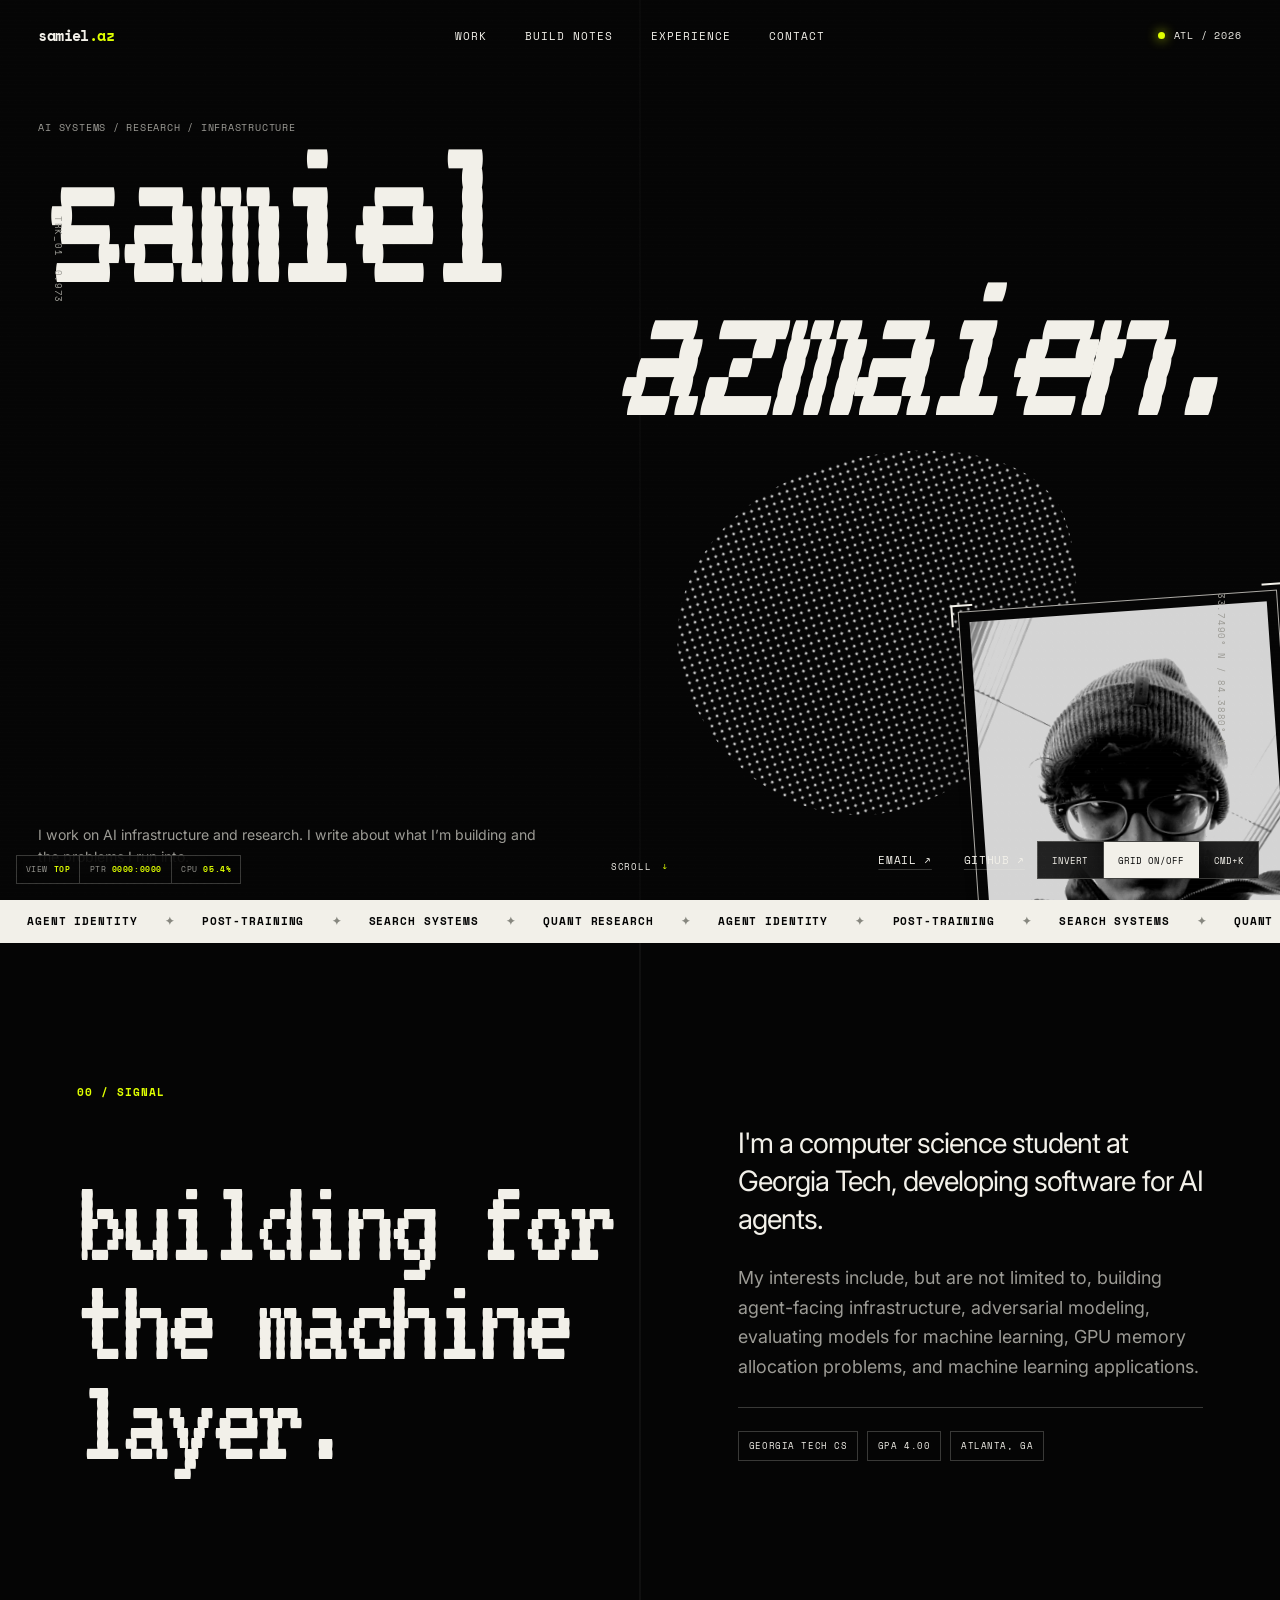
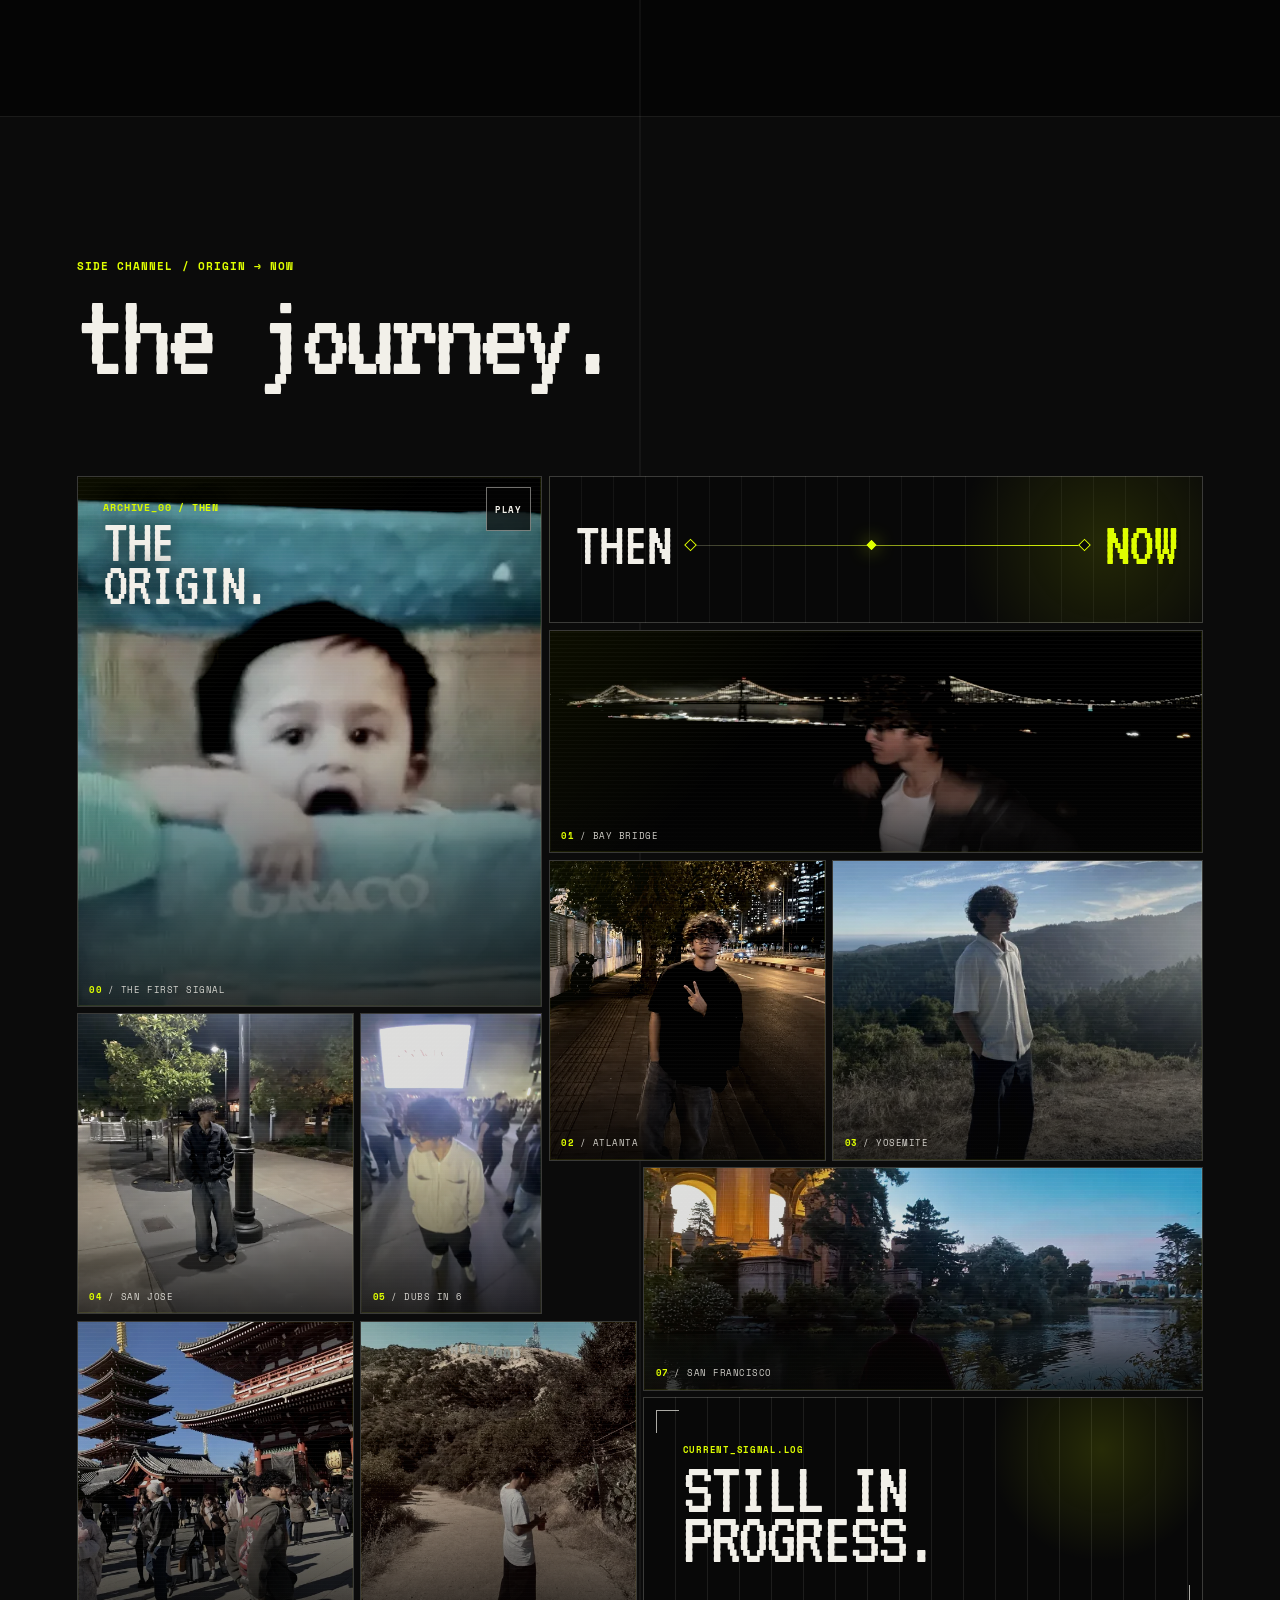
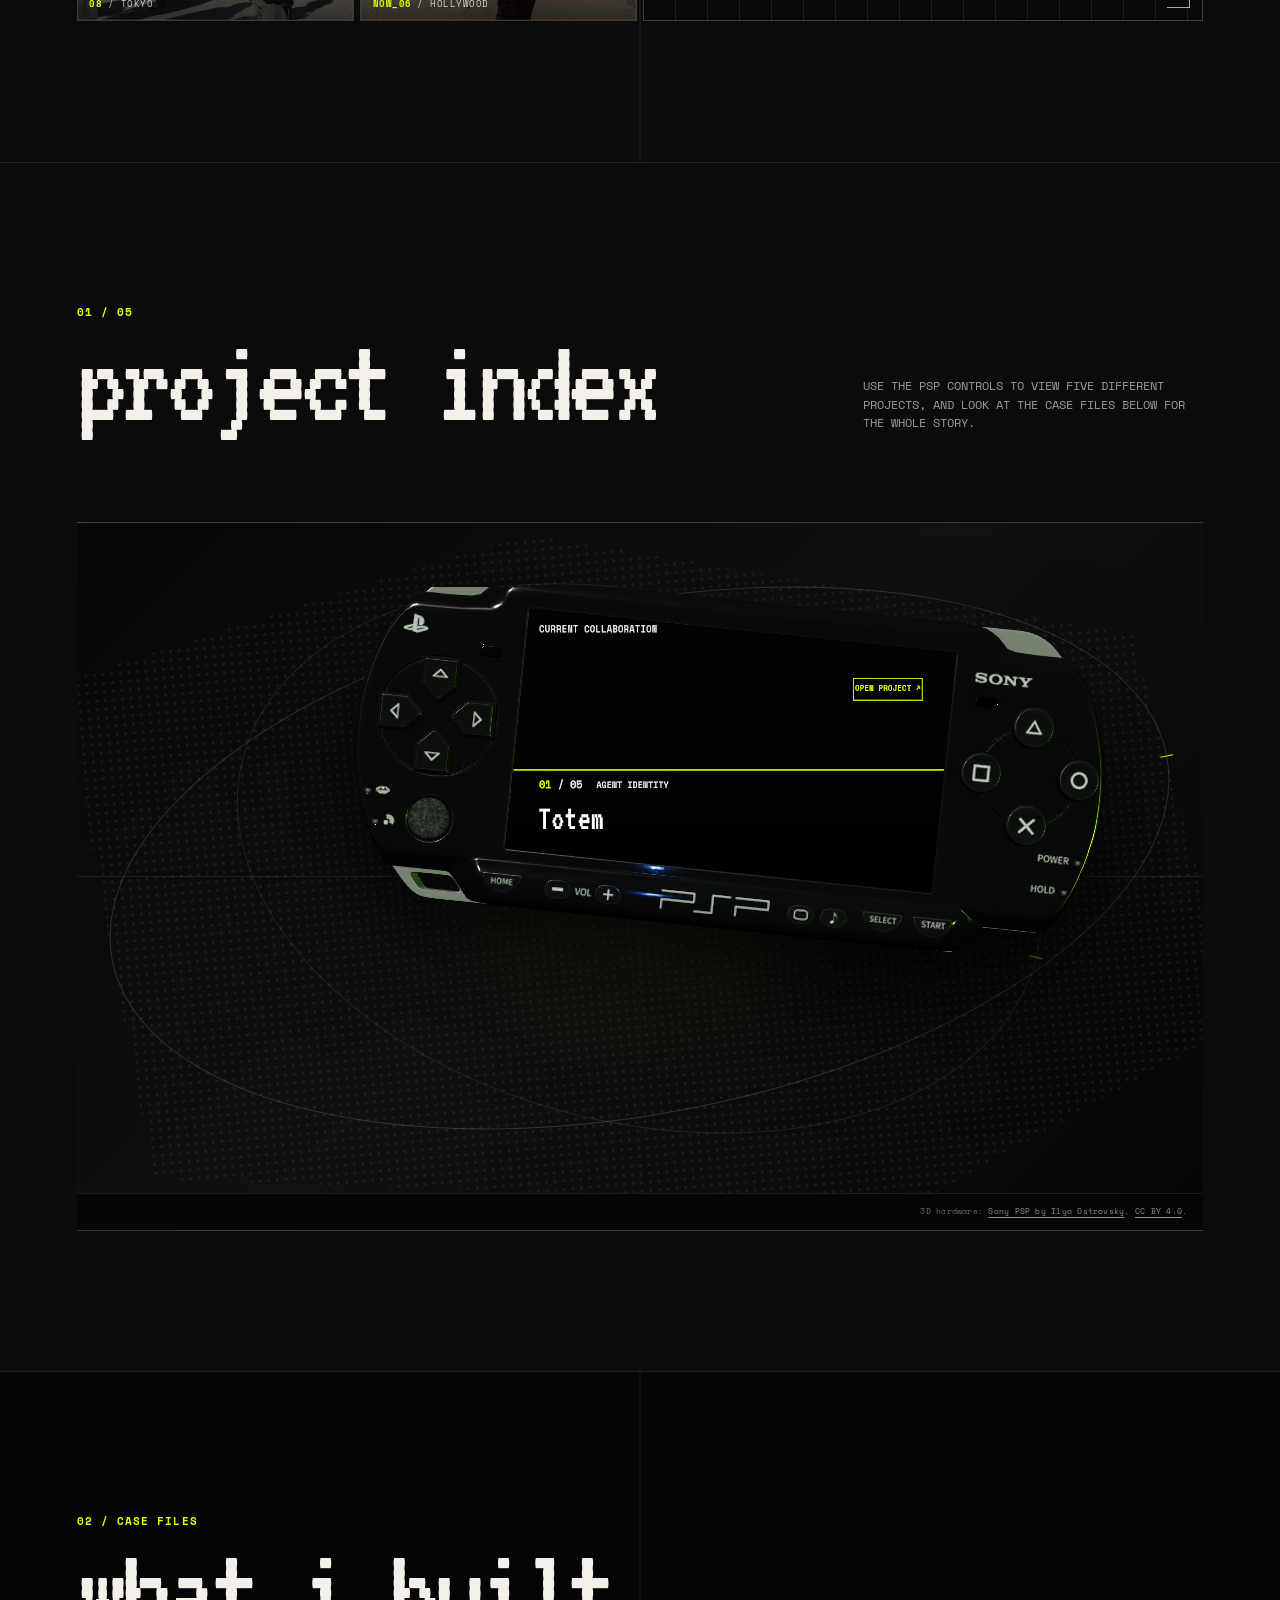
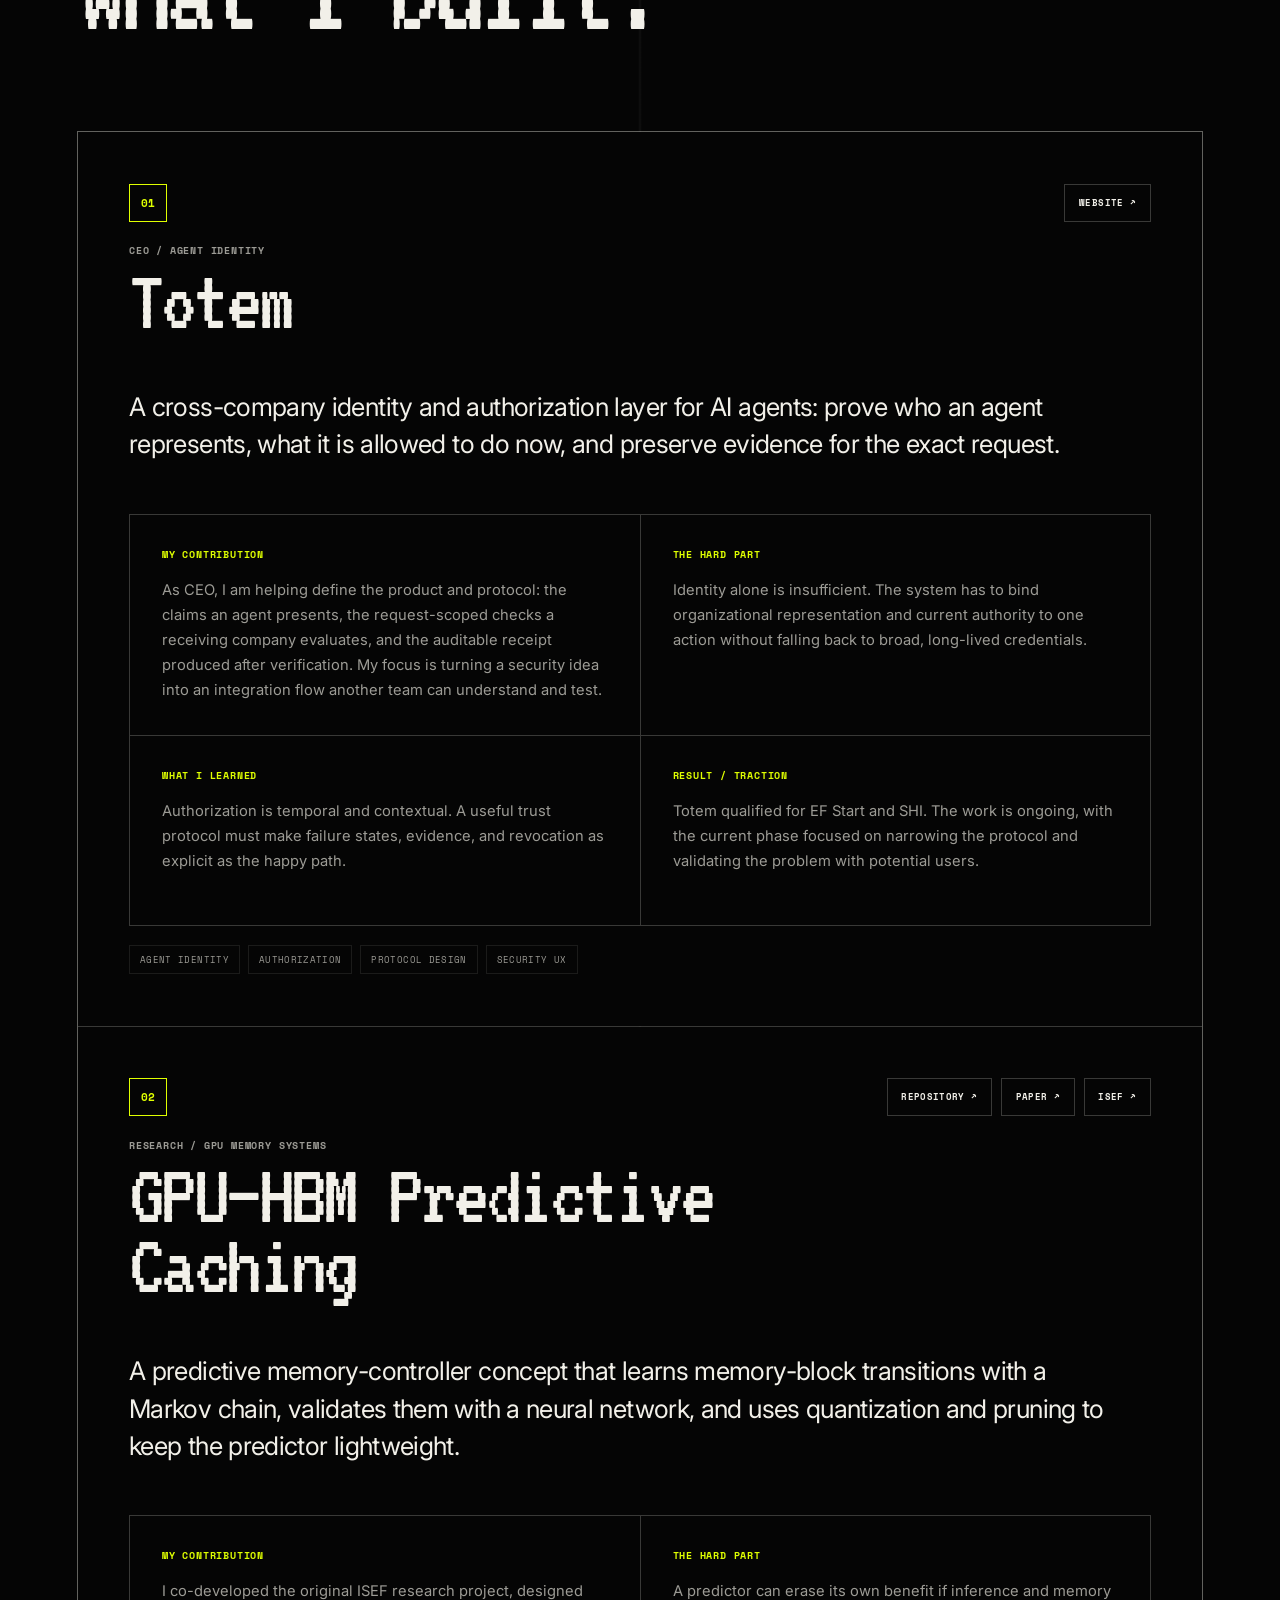
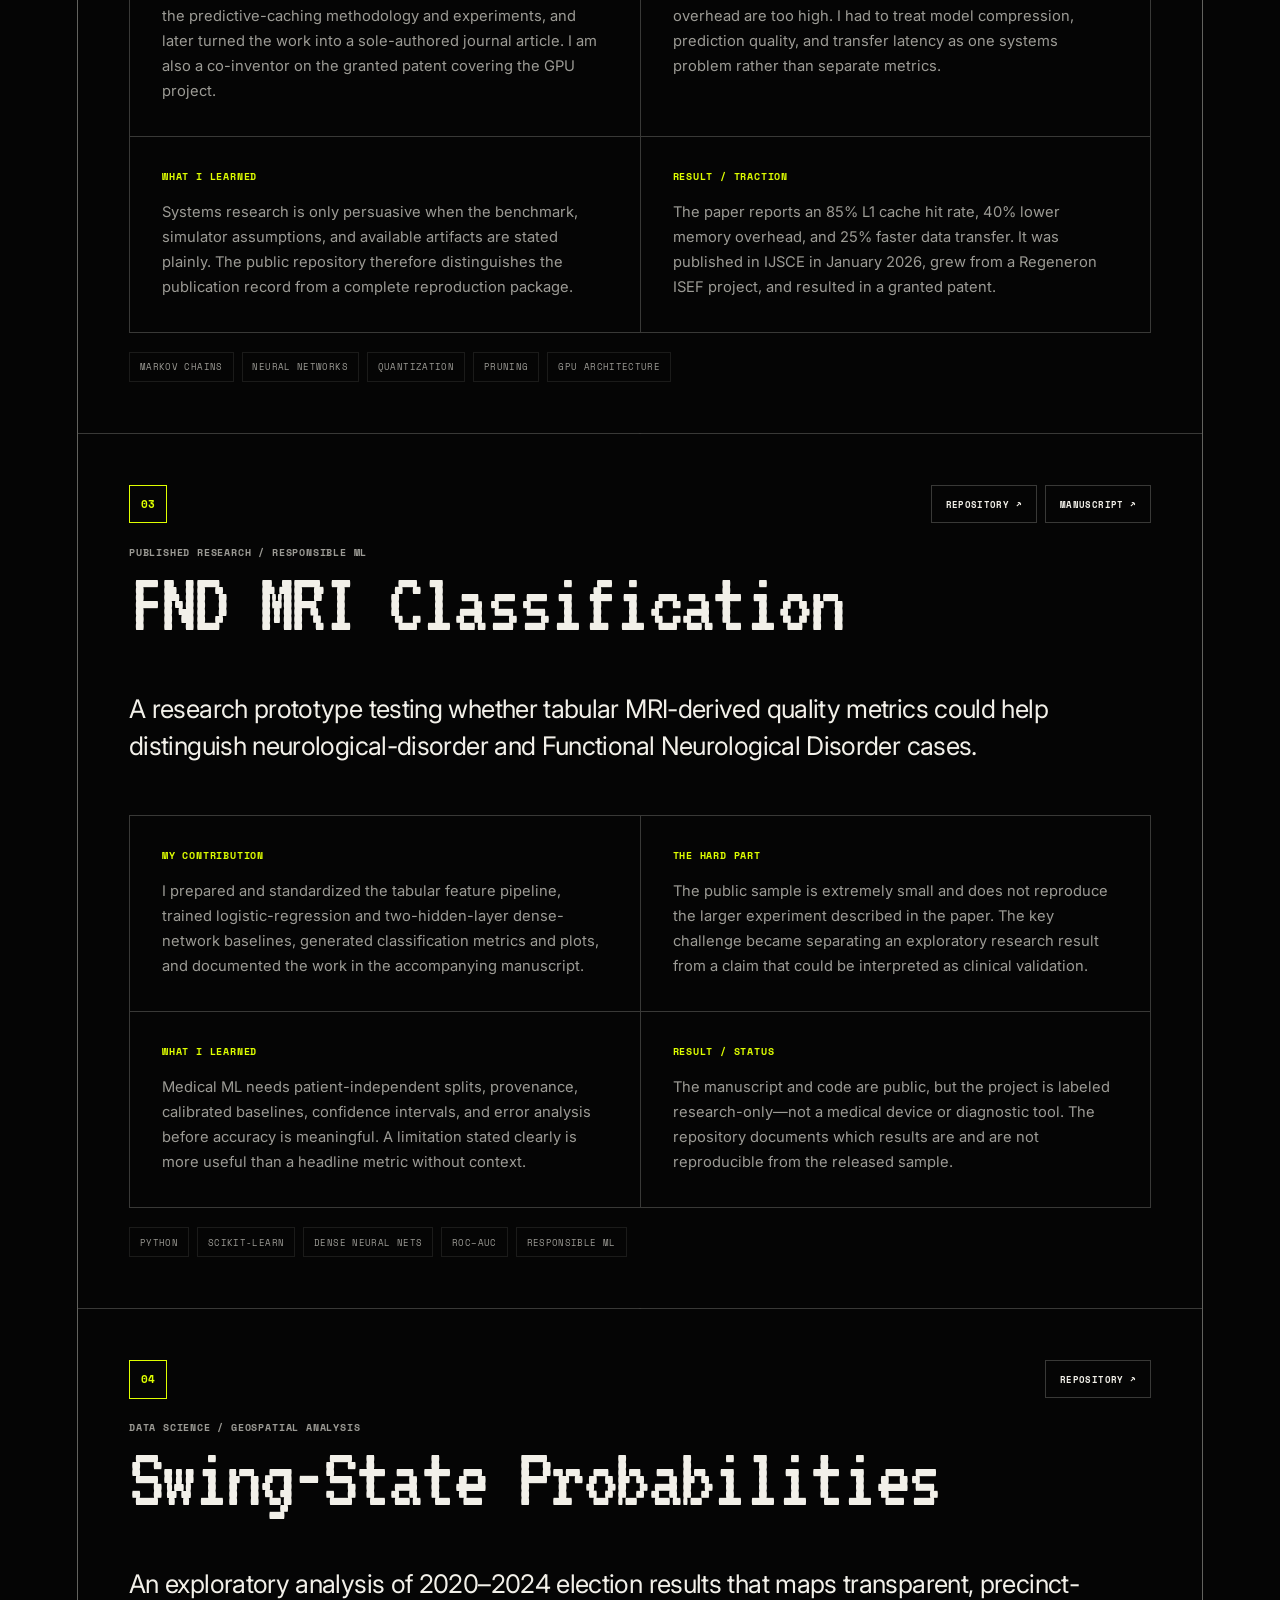
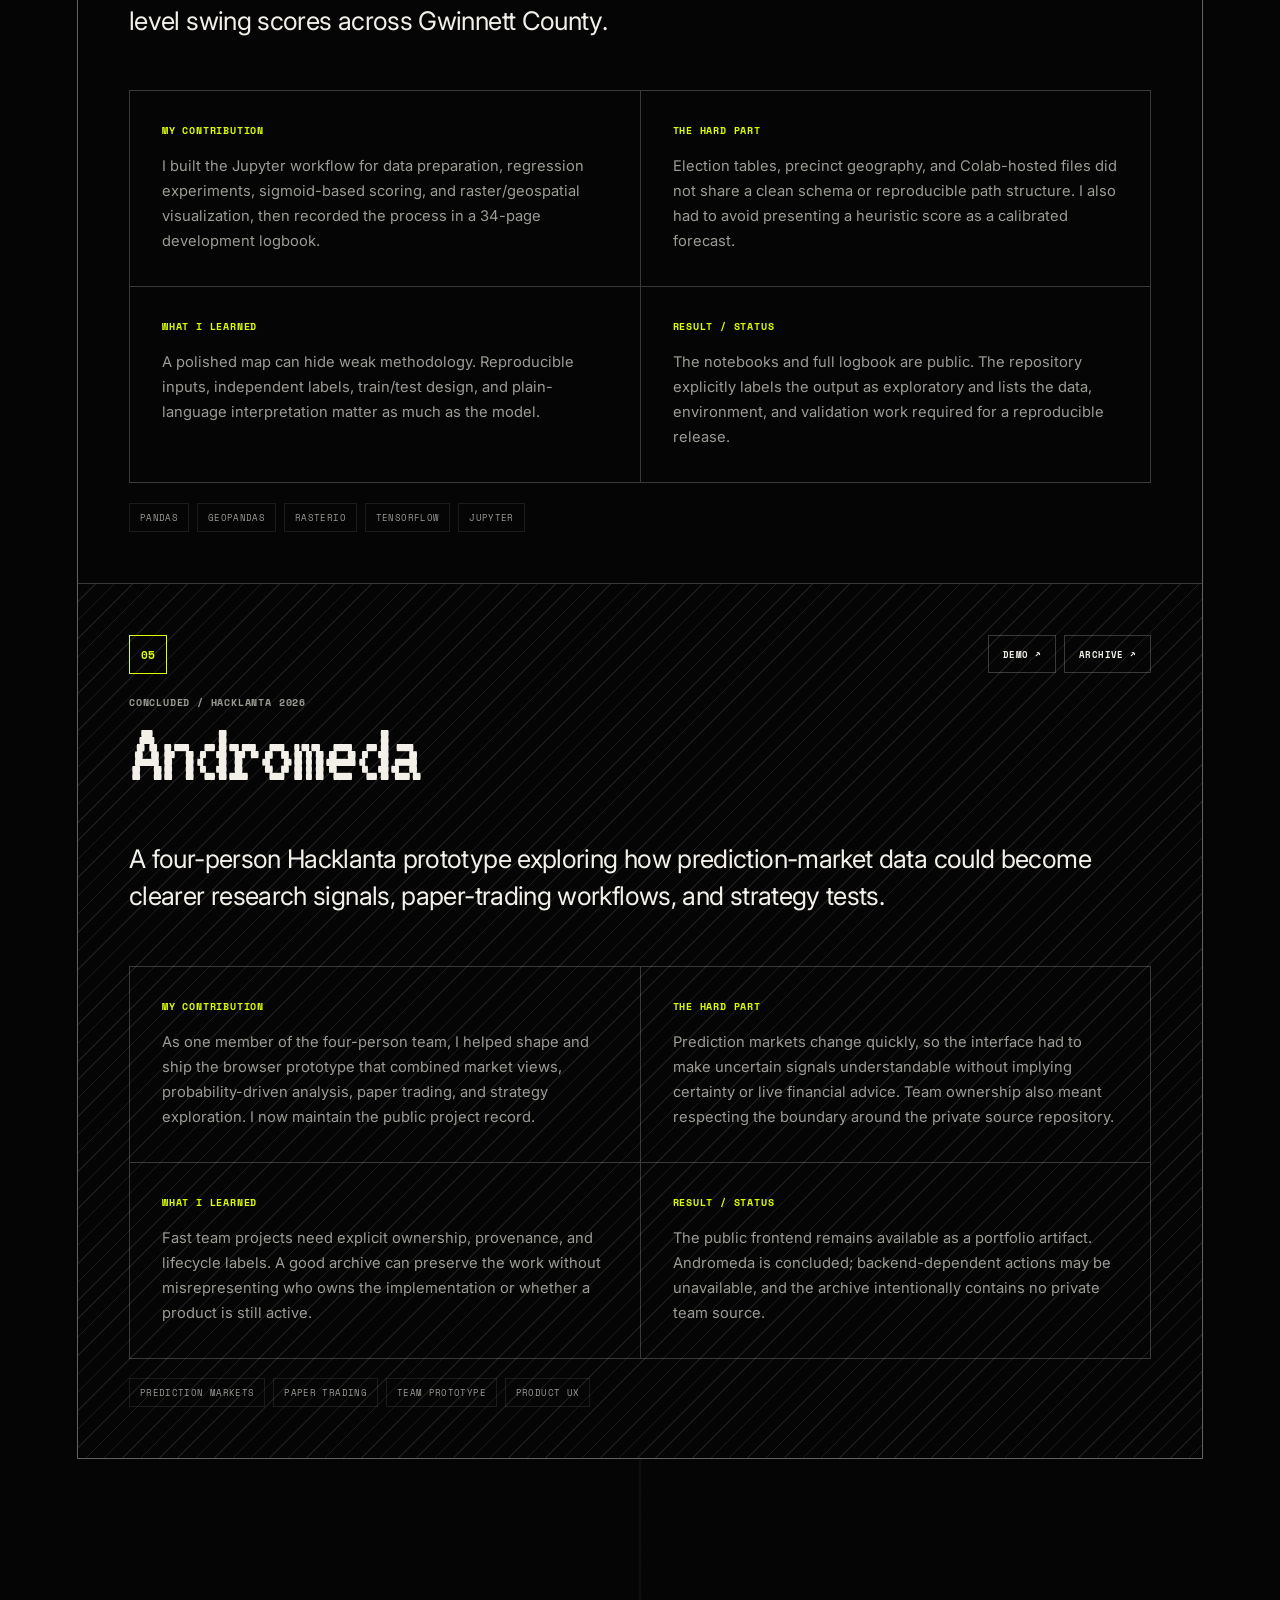
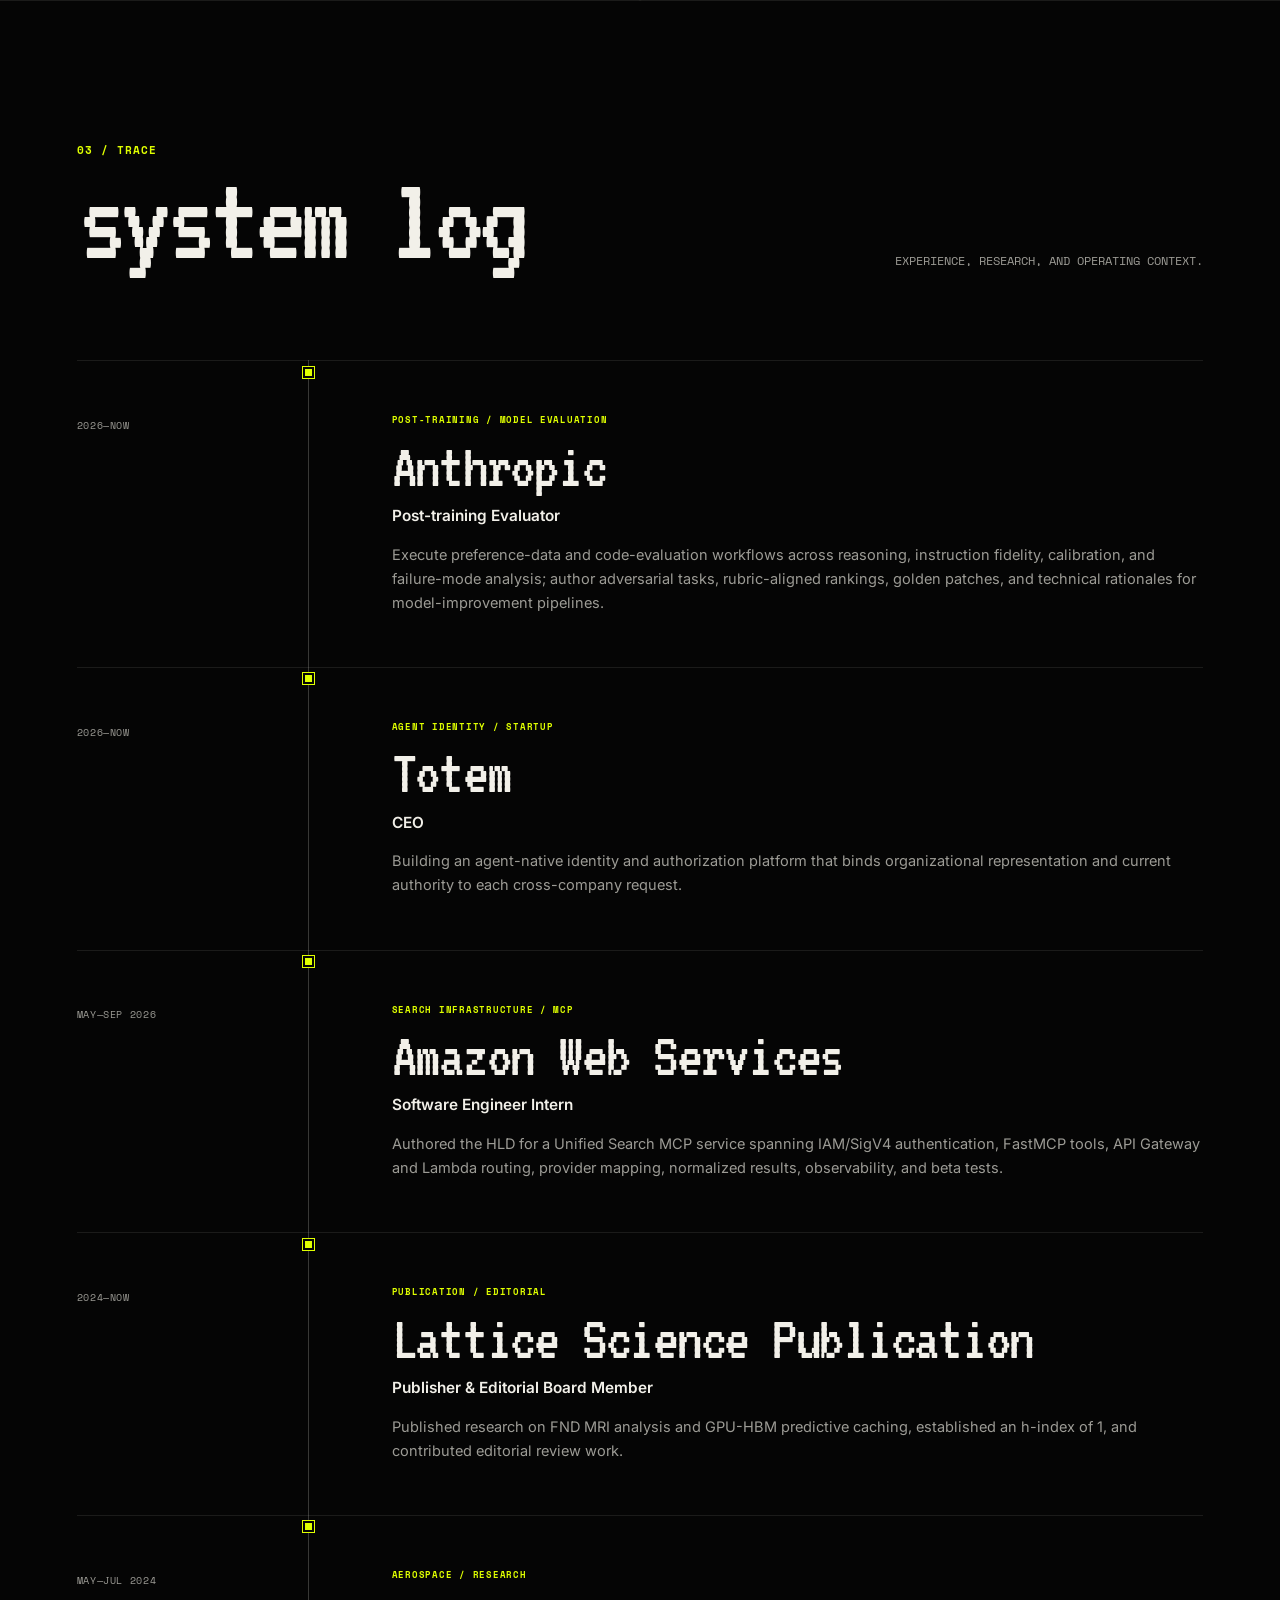
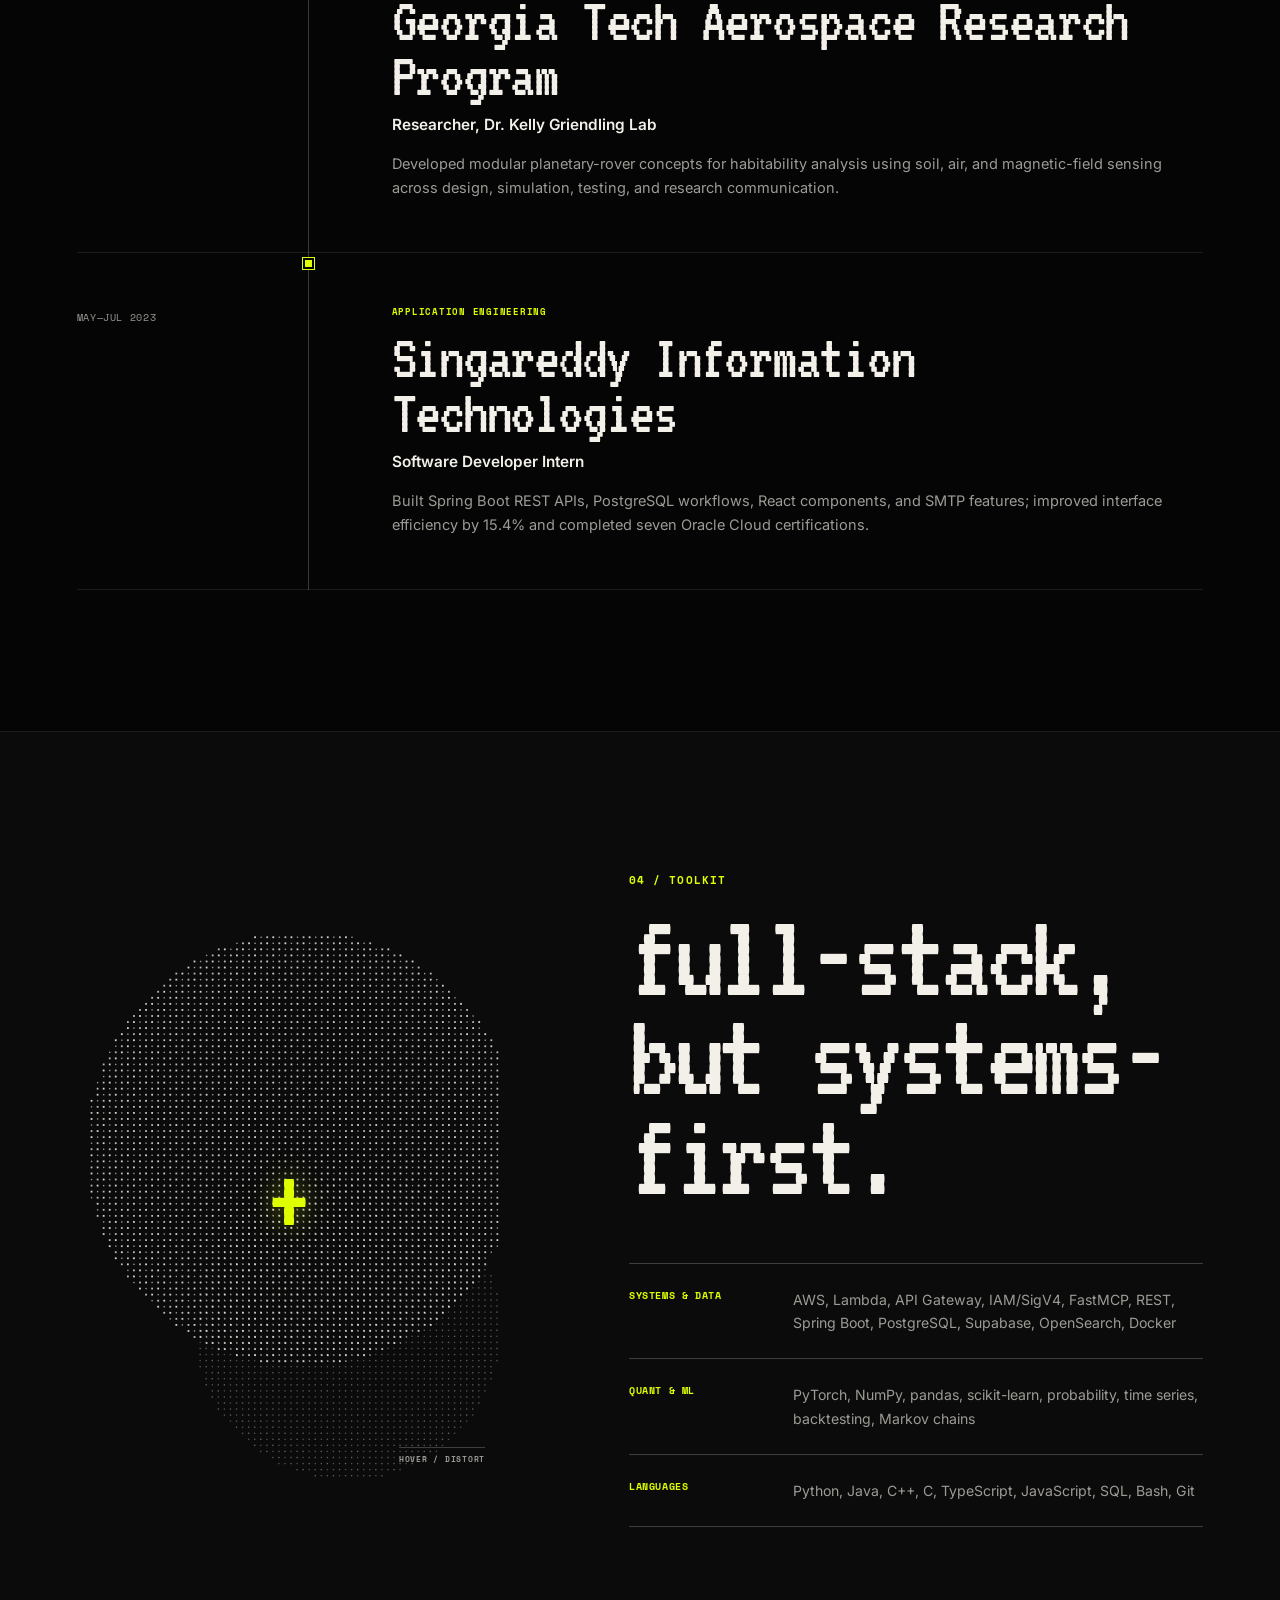
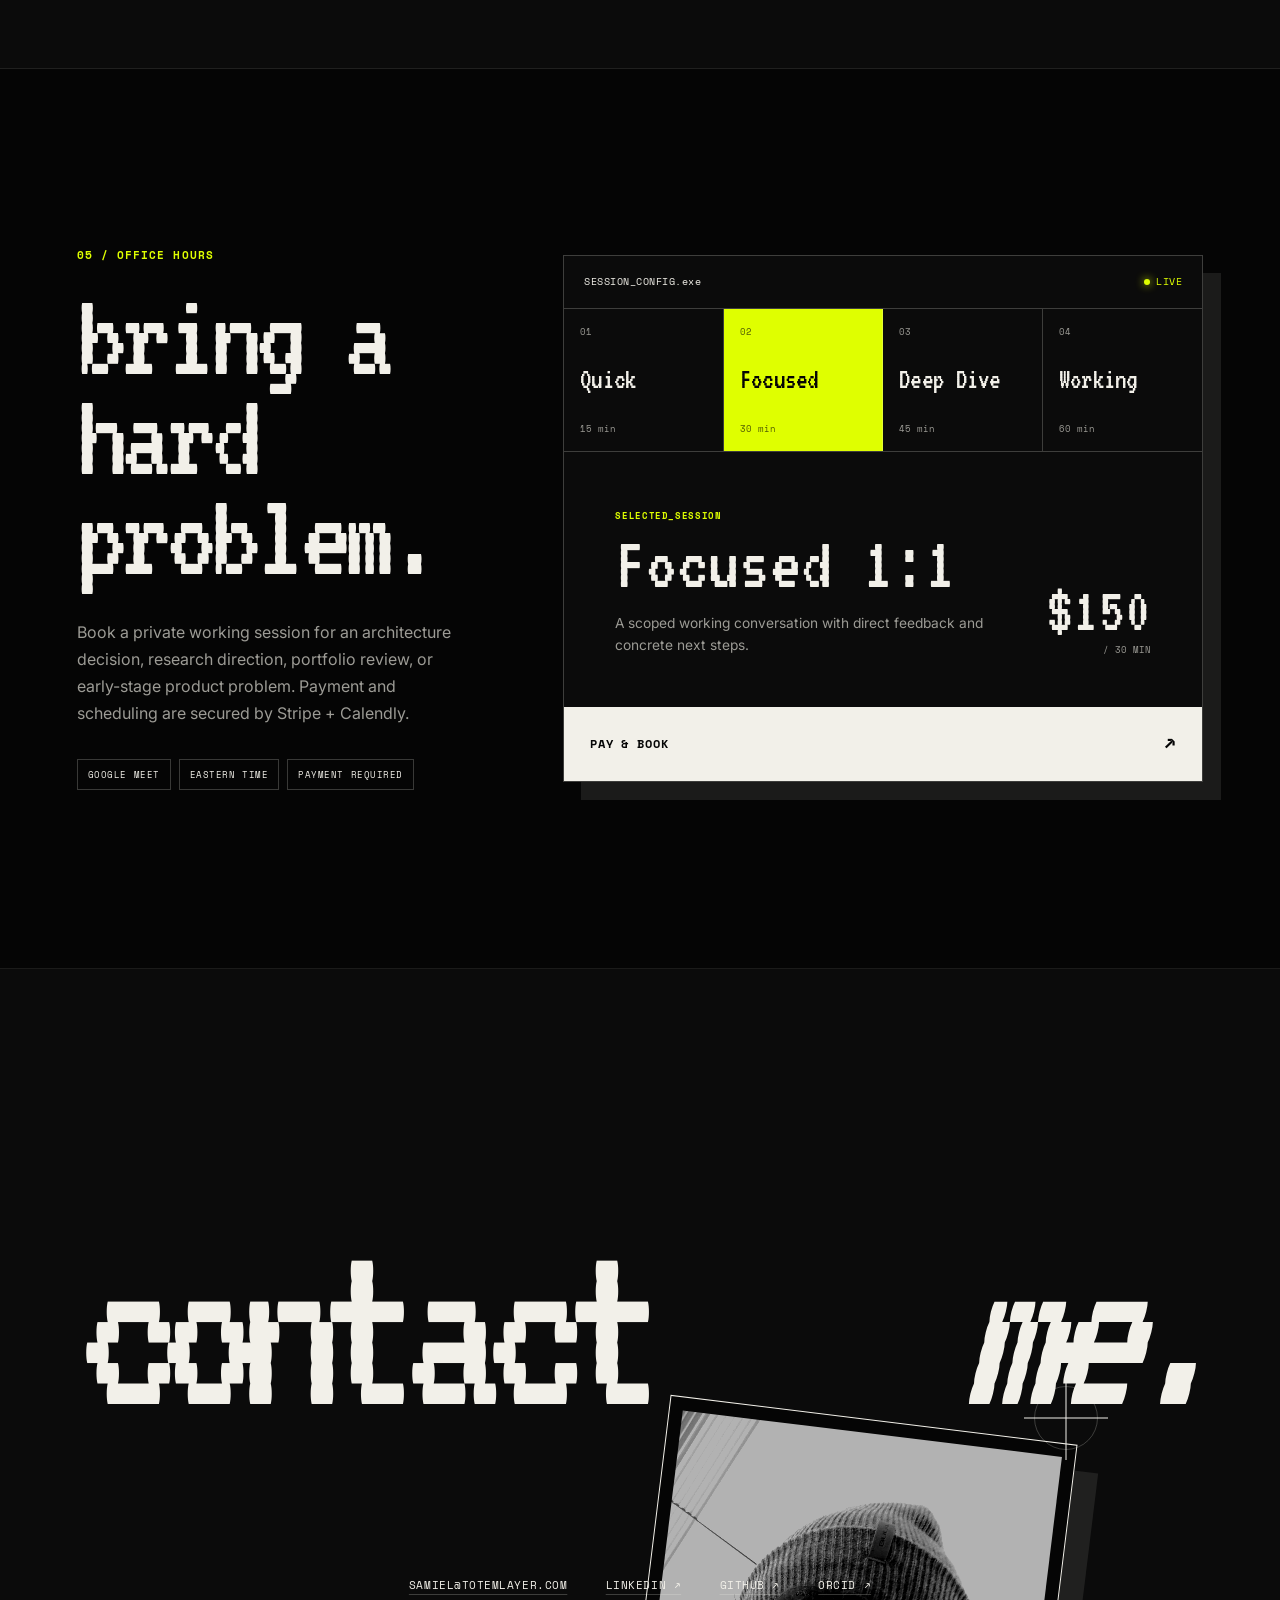
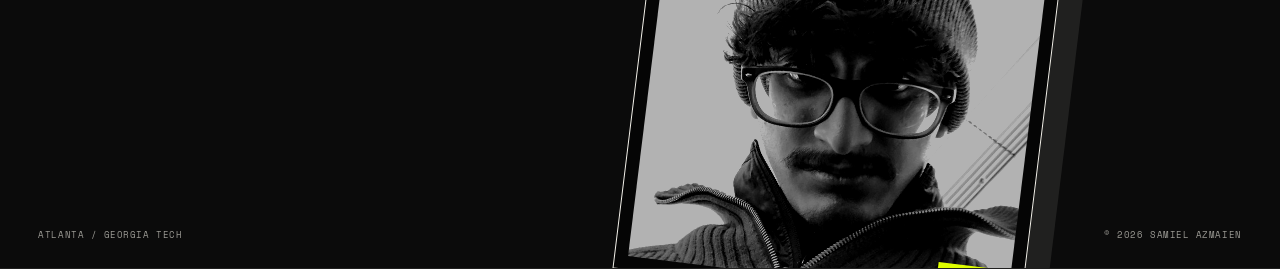
==== commit e6cd1405: "Add rain theme transition and PSP orbit controls" ====
--- a/index.html
+++ b/index.html
@@ -26,7 +26,7 @@
     <link rel="preload" href="./assets/models/sony-psp.glb?v=20260917-psp3" as="fetch" crossorigin />
     <link rel="modulepreload" href="./assets/vendor/three.module.min.js" />
     <link rel="modulepreload" href="./assets/vendor/addons/loaders/GLTFLoader.js" />
-    <link rel="stylesheet" href="./styles.css?v=20260924-interactions1" />
+    <link rel="stylesheet" href="./styles.css?v=20260924-rain-orbit1" />
   </head>
   <body>
     <a class="skip-link" href="#main">Skip to content</a>
@@ -62,7 +62,6 @@
     <main id="main">
       <section class="hero" id="top" aria-labelledby="hero-title">
         <div class="hud hud--a" aria-hidden="true">TRK_01&nbsp;&nbsp;0.973</div>
-        <div class="hud hud--b" aria-hidden="true">AUTH&nbsp;&nbsp;VERIFIED</div>
         <div class="hud hud--c" aria-hidden="true">33.7490° N / 84.3880° W</div>
 
         <div class="hero__title-wrap reveal">
@@ -94,7 +93,7 @@
 
         <div class="hero__footer reveal">
           <p>
-            I build AI infrastructure, research systems, and products—then document the decisions, failures, and results behind them.
+            I work on AI infrastructure and research. I write about what I’m building and the problems I run into.
           </p>
           <div class="hero__links" aria-label="Profile links">
             <a href="mailto:samiel@totemlayer.com">Email ↗</a>
@@ -123,10 +122,10 @@
           <h2 id="manifesto-title" class="pixel-title reveal">Building for<br />the machine layer.</h2>
           <div class="manifesto__copy reveal">
             <p class="manifesto__lead">
-              I’m a Georgia Tech computer science student working where AI systems meet search, evaluation, and authorization.
+              I'm a computer science student at Georgia Tech, developing software for AI agents.
             </p>
             <p>
-              My work ranges from agent-facing infrastructure and adversarial model evaluation to GPU memory research and applied machine learning. I care about systems that are legible, testable, and hard to fake.
+              My interests include, but are not limited to, building agent-facing infrastructure, adversarial modeling, evaluating models for machine learning, GPU memory allocation problems, and machine learning applications.
             </p>
             <div class="manifesto__facts">
               <span>Georgia Tech CS</span>
@@ -141,9 +140,8 @@
         <div class="section-bar reveal">
           <div>
             <span class="section-index">SIDE CHANNEL / ORIGIN → NOW</span>
-            <h2 id="field-log-title" class="pixel-title">The signal was always there.</h2>
-          </div>
-          <p>One early loop. Eight recent frames.</p>
+            <h2 id="field-log-title" class="pixel-title">The journey.</h2>
+          </div>
         </div>
 
         <div class="field-grid" role="group" aria-label="Personal field notes collage">
@@ -162,41 +160,40 @@
             <button class="field-card__toggle" type="button" data-field-toggle aria-label="Play childhood field note video">PLAY</button>
             <div class="field-card__origin-mark" aria-hidden="true">
               <span>ARCHIVE_00 / THEN</span>
-              <strong>THE FIRST<br />SIGNAL.</strong>
-            </div>
-            <figcaption><span>THEN_00</span> / ORIGIN SIGNAL</figcaption>
+              <strong>THE<br />ORIGIN.</strong>
+            </div>
+            <figcaption><span>00</span> / THE FIRST SIGNAL</figcaption>
           </figure>
 
           <div class="field-transition reveal" role="img" aria-label="Then to now: same curiosity, new scale">
             <span>THEN</span>
             <div class="field-transition__signal" aria-hidden="true"><i></i></div>
             <span>NOW</span>
-            <p>SAME CURIOSITY / NEW SCALE</p>
           </div>
 
           <figure class="field-card field-card--bridge field-card--wide field-card--night reveal">
             <img class="field-card__media" src="./assets/field-notes/02-night-bridge.webp" alt="Samiel in motion beside a lit bridge at night" loading="lazy" decoding="async" width="1024" height="768" />
-            <figcaption><span>NOW_01</span> / NIGHT TRANSIT</figcaption>
+            <figcaption><span>01</span> / BAY BRIDGE</figcaption>
           </figure>
 
           <figure class="field-card field-card--city field-card--night reveal">
             <img class="field-card__media" src="./assets/field-notes/03-city-night.webp" alt="Samiel standing on a city street at night" loading="lazy" decoding="async" width="479" height="640" />
-            <figcaption><span>NOW_02</span> / CITY WALK</figcaption>
+            <figcaption><span>02</span> / ATLANTA</figcaption>
           </figure>
 
           <figure class="field-card field-card--mountain reveal">
             <img class="field-card__media" src="./assets/field-notes/01-ridgeline.webp" alt="Samiel standing on a mountain ridge in daylight" loading="lazy" decoding="async" width="479" height="640" />
-            <figcaption><span>NOW_03</span> / RIDGELINE</figcaption>
+            <figcaption><span>03</span> / YOSEMITE</figcaption>
           </figure>
 
           <figure class="field-card field-card--quiet field-card--night reveal">
             <img class="field-card__media" src="./assets/field-notes/04-after-hours.webp" alt="Samiel standing beneath a streetlamp at night" loading="lazy" decoding="async" width="479" height="640" />
-            <figcaption><span>NOW_04</span> / AFTER HOURS</figcaption>
+            <figcaption><span>04</span> / SAN JOSE</figcaption>
           </figure>
 
           <figure class="field-card field-card--event field-card--cool reveal">
             <img class="field-card__media" src="./assets/field-notes/05-live-signal.webp" alt="Samiel walking through a crowded outdoor event at night" loading="lazy" decoding="async" width="479" height="640" />
-            <figcaption><span>NOW_05</span> / LIVE SIGNAL</figcaption>
+            <figcaption><span>05</span> / DUBS IN 6</figcaption>
           </figure>
 
           <figure class="field-card field-card--hollywood field-card--warm reveal">
@@ -206,18 +203,17 @@
 
           <figure class="field-card field-card--palace field-card--wide field-card--cool reveal">
             <img class="field-card__media" src="./assets/field-notes/07-blue-hour.webp" alt="Samiel beside a lagoon and illuminated arches at blue hour" loading="lazy" decoding="async" width="1024" height="768" />
-            <figcaption><span>NOW_07</span> / BLUE HOUR</figcaption>
+            <figcaption><span>07</span> / SAN FRANCISCO</figcaption>
           </figure>
 
           <figure class="field-card field-card--temple reveal">
             <img class="field-card__media" src="./assets/field-notes/08-asakusa.webp" alt="Samiel visiting a temple complex in Japan" loading="lazy" decoding="async" width="479" height="640" />
-            <figcaption><span>NOW_08</span> / ASAKUSA</figcaption>
+            <figcaption><span>08</span> / TOKYO</figcaption>
           </figure>
 
           <div class="field-note reveal" role="note" aria-label="Field log summary">
             <span>CURRENT_SIGNAL.LOG</span>
-            <strong>STILL<br />BECOMING.</strong>
-            <p>08 RECENT FRAMES · 01 ORIGIN LOOP</p>
+            <strong>STILL IN<br />PROGRESS.</strong>
           </div>
         </div>
       </section>
@@ -228,14 +224,14 @@
             <span class="section-index">01 / 05</span>
             <h2 id="work-title" class="pixel-title">Project index</h2>
           </div>
-          <p>Use the PSP controls to browse five builds, then open the case files below for the full story.</p>
+          <p>Use the PSP controls to view five different projects, and look at the case files below for the whole story.</p>
         </div>
 
         <div class="project-viewer reveal" data-project-viewer>
           <div class="deck-scene" data-deck-scene>
             <div class="deck-orbit deck-orbit--a" aria-hidden="true"></div>
             <div class="deck-orbit deck-orbit--b" aria-hidden="true"></div>
-            <div class="system-deck" data-deck-shell tabindex="0" aria-label="Interactive project viewer. Use the arrow keys to change projects.">
+            <div class="system-deck" data-deck-shell tabindex="0" aria-label="Interactive project viewer. Drag the PSP to rotate it, and use its controls or the arrow keys to change projects.">
               <canvas class="deck-model" data-project-canvas aria-hidden="true"></canvas>
               <div class="deck-hardware-loading" data-model-loading aria-hidden="true">LOADING HARDWARE_</div>
 
@@ -362,7 +358,6 @@
             <span class="section-index">02 / CASE FILES</span>
             <h2 id="case-studies-title" class="pixel-title">What I built.</h2>
           </div>
-          <p>My contribution, the hard part, what changed in my thinking, and the result.</p>
         </div>
 
         <div class="case-list">
@@ -370,7 +365,7 @@
             <header class="case-study__header">
               <div>
                 <span class="case-study__number">01</span>
-                <p class="case-study__eyebrow">ACTIVE COLLABORATION / AGENT IDENTITY</p>
+                <p class="case-study__eyebrow">CEO / AGENT IDENTITY</p>
                 <h3>Totem</h3>
               </div>
               <div class="case-study__links" aria-label="Totem links">
@@ -818,7 +813,7 @@
       </div>
     </dialog>
 
-    <script src="./script.js?v=20260924-interactions1"></script>
-    <script type="module" src="./project-deck.js?v=20260924-interactions1"></script>
+    <script src="./script.js?v=20260924-rain-orbit1"></script>
+    <script type="module" src="./project-deck.js?v=20260924-rain-orbit1"></script>
   </body>
 </html>
--- a/styles.css
+++ b/styles.css
@@ -2425,10 +2425,15 @@
   width: 100%;
   height: 100%;
   pointer-events: auto;
-  touch-action: manipulation;
+  touch-action: none;
+  cursor: grab;
   opacity: 0;
   transition: opacity 500ms ease;
 }
+
+.deck-model[data-orbiting] { cursor: grabbing; }
+
+.deck-model[data-cursor] { cursor: pointer; }
 
 .model-ready .deck-model { opacity: 1; }
 
@@ -2836,29 +2841,94 @@
   text-align: right;
 }
 
-/* Theme changes reveal from the control point instead of flashing the whole page. */
+/* A few isolated drops arrive first, then the next theme falls over the page. */
 html[data-theme-transition] body {
   transition: none;
 }
 
-html[data-theme-transition]::view-transition-old(root),
-html[data-theme-transition]::view-transition-new(root) {
-  animation: none;
-  mix-blend-mode: normal;
-}
-
-html[data-theme-transition]::view-transition-old(root) {
+.theme-rain {
+  position: fixed;
+  z-index: 20000;
+  inset: 0;
+  overflow: hidden;
+  pointer-events: none;
+  opacity: 1;
+  isolation: isolate;
+  transition: opacity 360ms ease;
+}
+
+.theme-rain.is-clearing {
+  opacity: 0;
+}
+
+.theme-rain__drops,
+.theme-rain__wash {
+  position: absolute;
+  inset: 0;
+}
+
+.theme-rain__drops {
+  z-index: 2;
+  filter: drop-shadow(0 7px 5px color-mix(in srgb, var(--rain-color) 38%, transparent));
+}
+
+.theme-rain__drops i {
+  position: absolute;
+  top: calc(-1 * var(--drop-length) - 8vh);
+  left: var(--drop-x);
+  width: var(--drop-width);
+  height: var(--drop-length);
+  border-radius: 999px;
+  background: linear-gradient(to bottom, transparent 0%, var(--rain-color) 42%, var(--rain-color) 100%);
+  opacity: 0;
+  transform: translate3d(-50%, 0, 0) scaleY(0.45);
+  transform-origin: bottom;
+}
+
+.theme-rain.is-raining .theme-rain__drops i {
+  animation: theme-rain-drop var(--drop-duration) cubic-bezier(0.36, 0.04, 0.72, 0.82) var(--drop-delay) both;
+}
+
+.theme-rain__wash {
   z-index: 1;
-}
-
-html[data-theme-transition]::view-transition-new(root) {
-  z-index: 2;
-  animation: theme-ripple 680ms var(--ease) both;
-}
-
-@keyframes theme-ripple {
-  from { clip-path: circle(0 at var(--theme-x) var(--theme-y)); }
-  to { clip-path: circle(var(--theme-radius) at var(--theme-x) var(--theme-y)); }
+  top: -12%;
+  bottom: -12%;
+  background: var(--rain-color);
+  box-shadow: 0 55px 80px 30px color-mix(in srgb, var(--rain-color) 72%, transparent);
+  transform: translate3d(0, -116%, 0) skewY(-1.5deg);
+  transform-origin: top left;
+}
+
+.theme-rain__wash::after {
+  position: absolute;
+  right: 0;
+  bottom: -34px;
+  left: 0;
+  height: 68px;
+  content: "";
+  background:
+    radial-gradient(circle at 8% 0, var(--rain-color) 0 18px, transparent 19px),
+    radial-gradient(circle at 27% 8%, var(--rain-color) 0 27px, transparent 28px),
+    radial-gradient(circle at 49% 0, var(--rain-color) 0 20px, transparent 21px),
+    radial-gradient(circle at 71% 10%, var(--rain-color) 0 30px, transparent 31px),
+    radial-gradient(circle at 92% 0, var(--rain-color) 0 22px, transparent 23px);
+}
+
+.theme-rain.is-raining .theme-rain__wash {
+  animation: theme-rain-wash 620ms cubic-bezier(0.3, 0.04, 0.12, 1) 180ms forwards;
+}
+
+@keyframes theme-rain-drop {
+  0% { opacity: 0; transform: translate3d(-50%, 0, 0) scaleY(0.35); }
+  10% { opacity: 0.9; }
+  72% { opacity: 1; }
+  100% { opacity: 0; transform: translate3d(-50%, 118vh, 0) scaleY(1.5); }
+}
+
+@keyframes theme-rain-wash {
+  0% { transform: translate3d(0, -116%, 0) skewY(-1.5deg); }
+  62% { transform: translate3d(0, -28%, 0) skewY(0.6deg); }
+  100% { transform: translate3d(0, 0, 0) skewY(0); }
 }
 
 @media (max-width: 600px) {
@@ -2891,10 +2961,7 @@
 }
 
 @media (prefers-reduced-motion: reduce) {
-  html[data-theme-transition]::view-transition-old(root),
-  html[data-theme-transition]::view-transition-new(root) {
-    animation: none;
-  }
+  .theme-rain { display: none; }
 
   .capabilities__field {
     display: none;
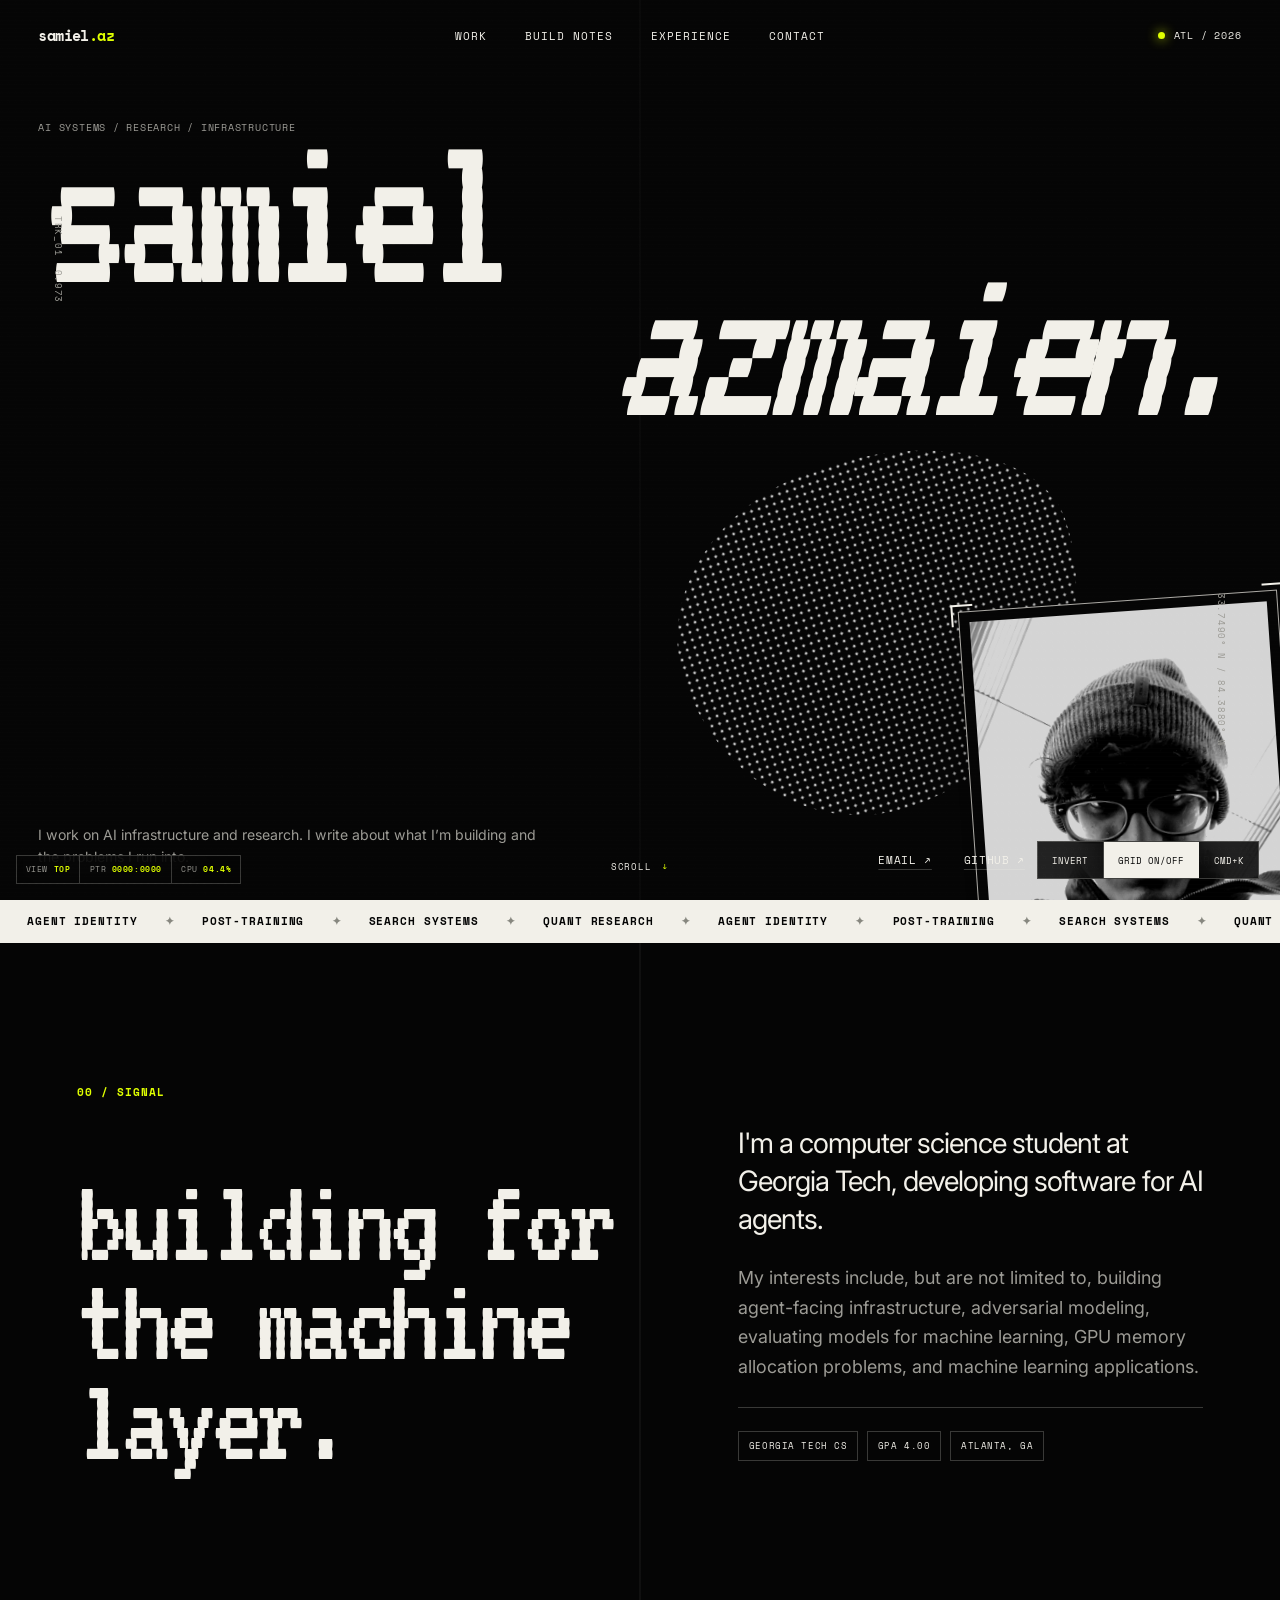
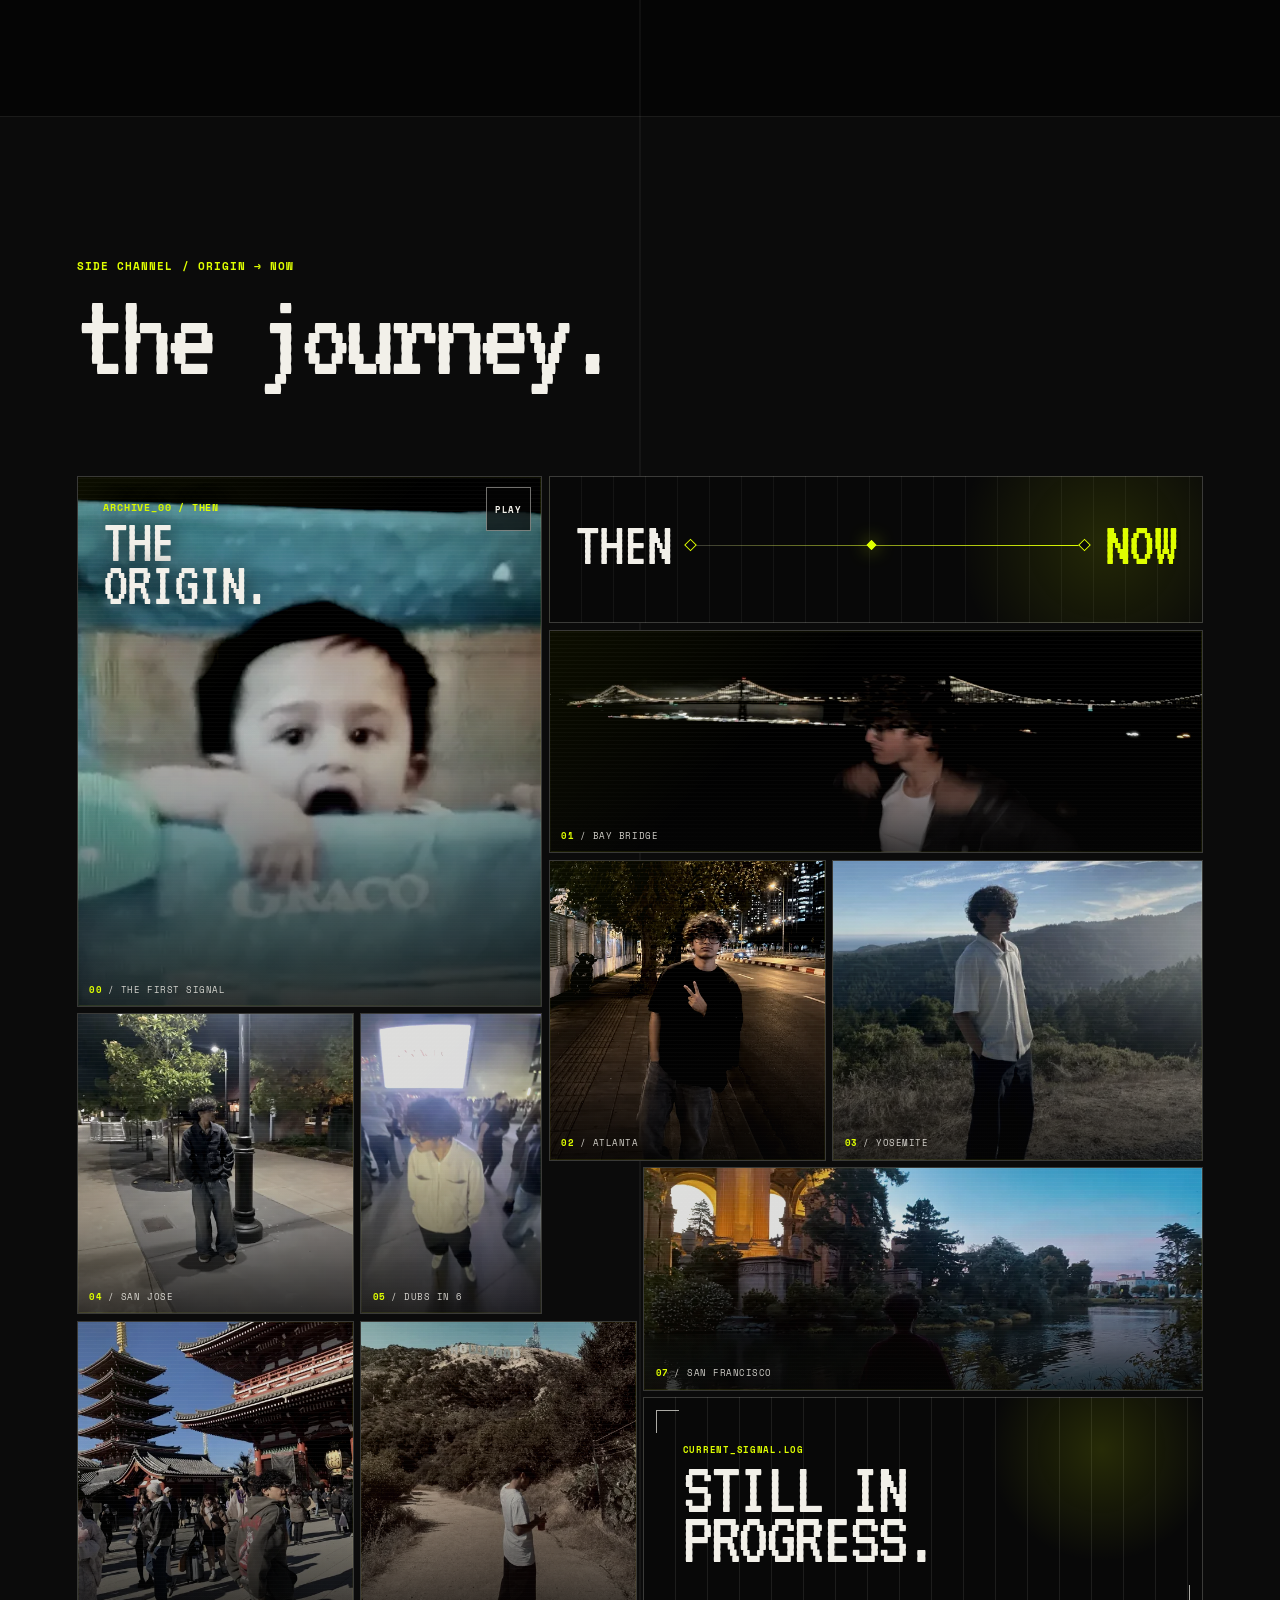
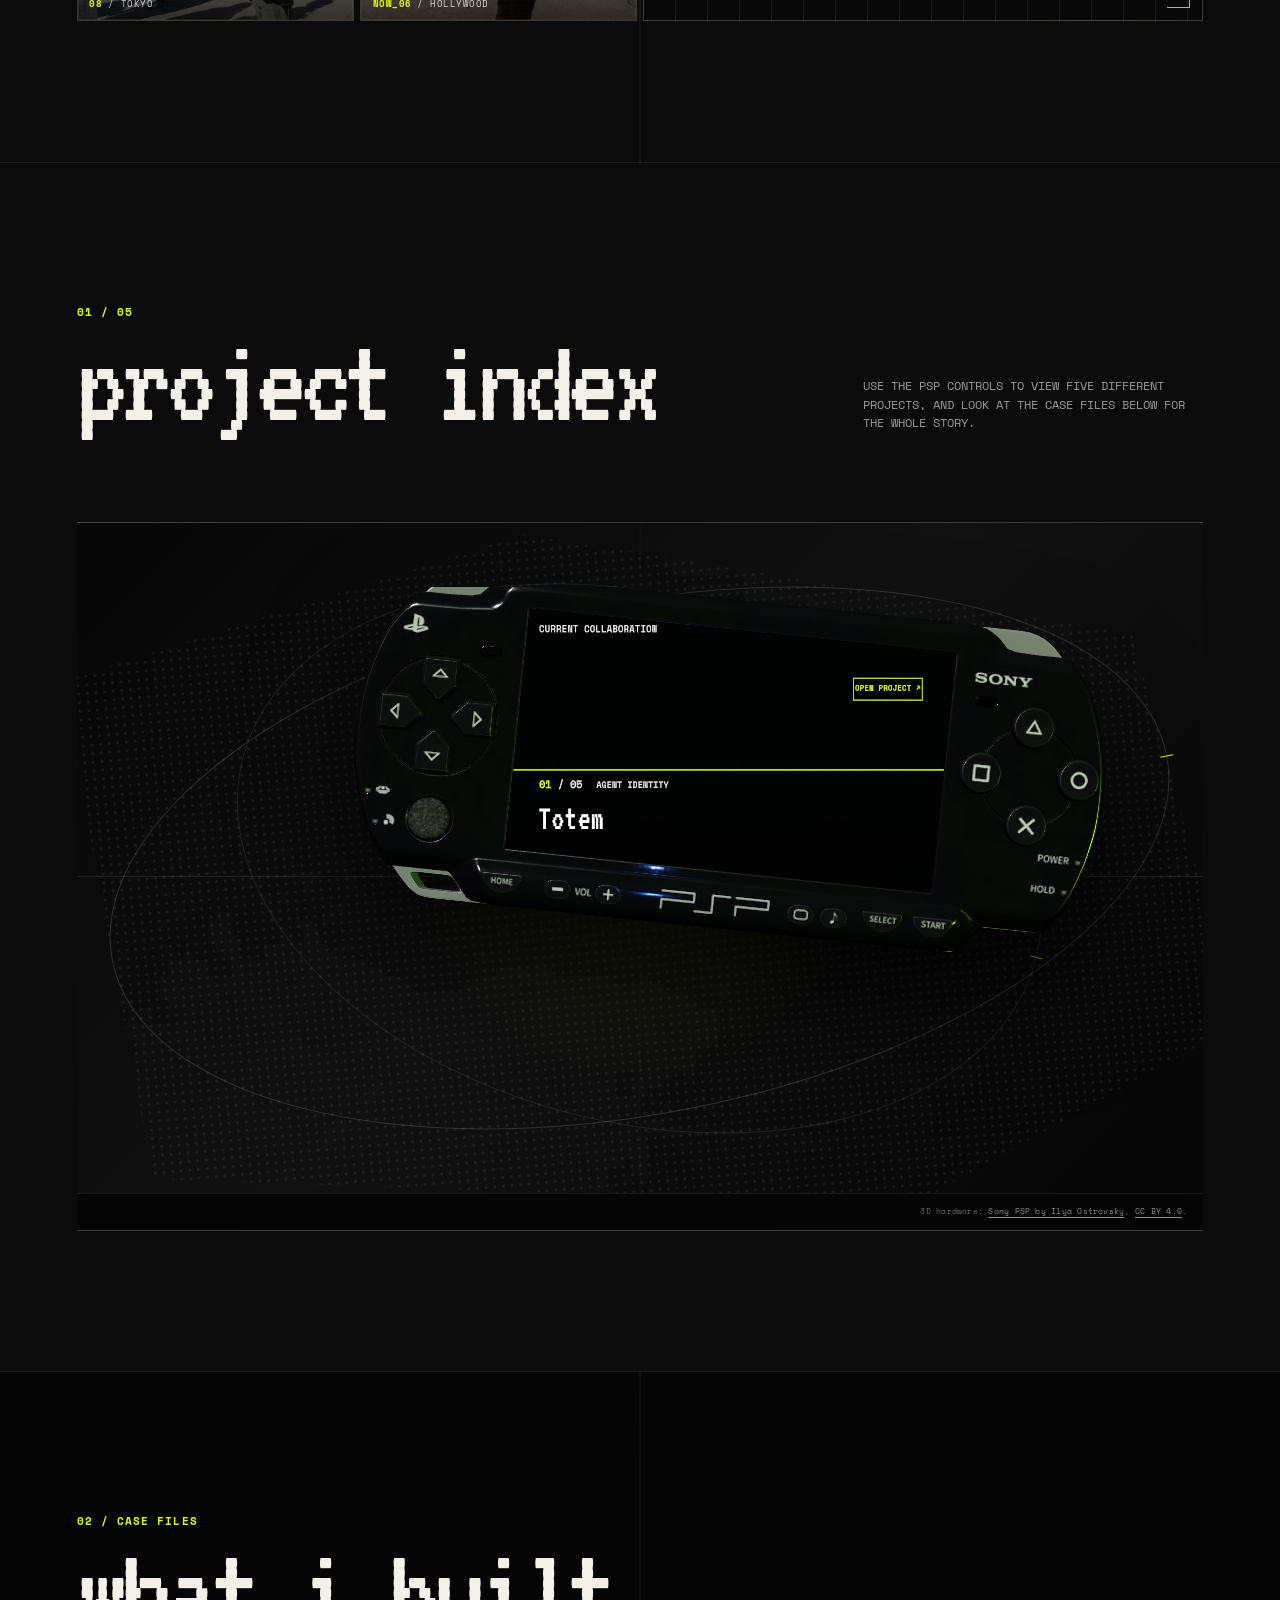
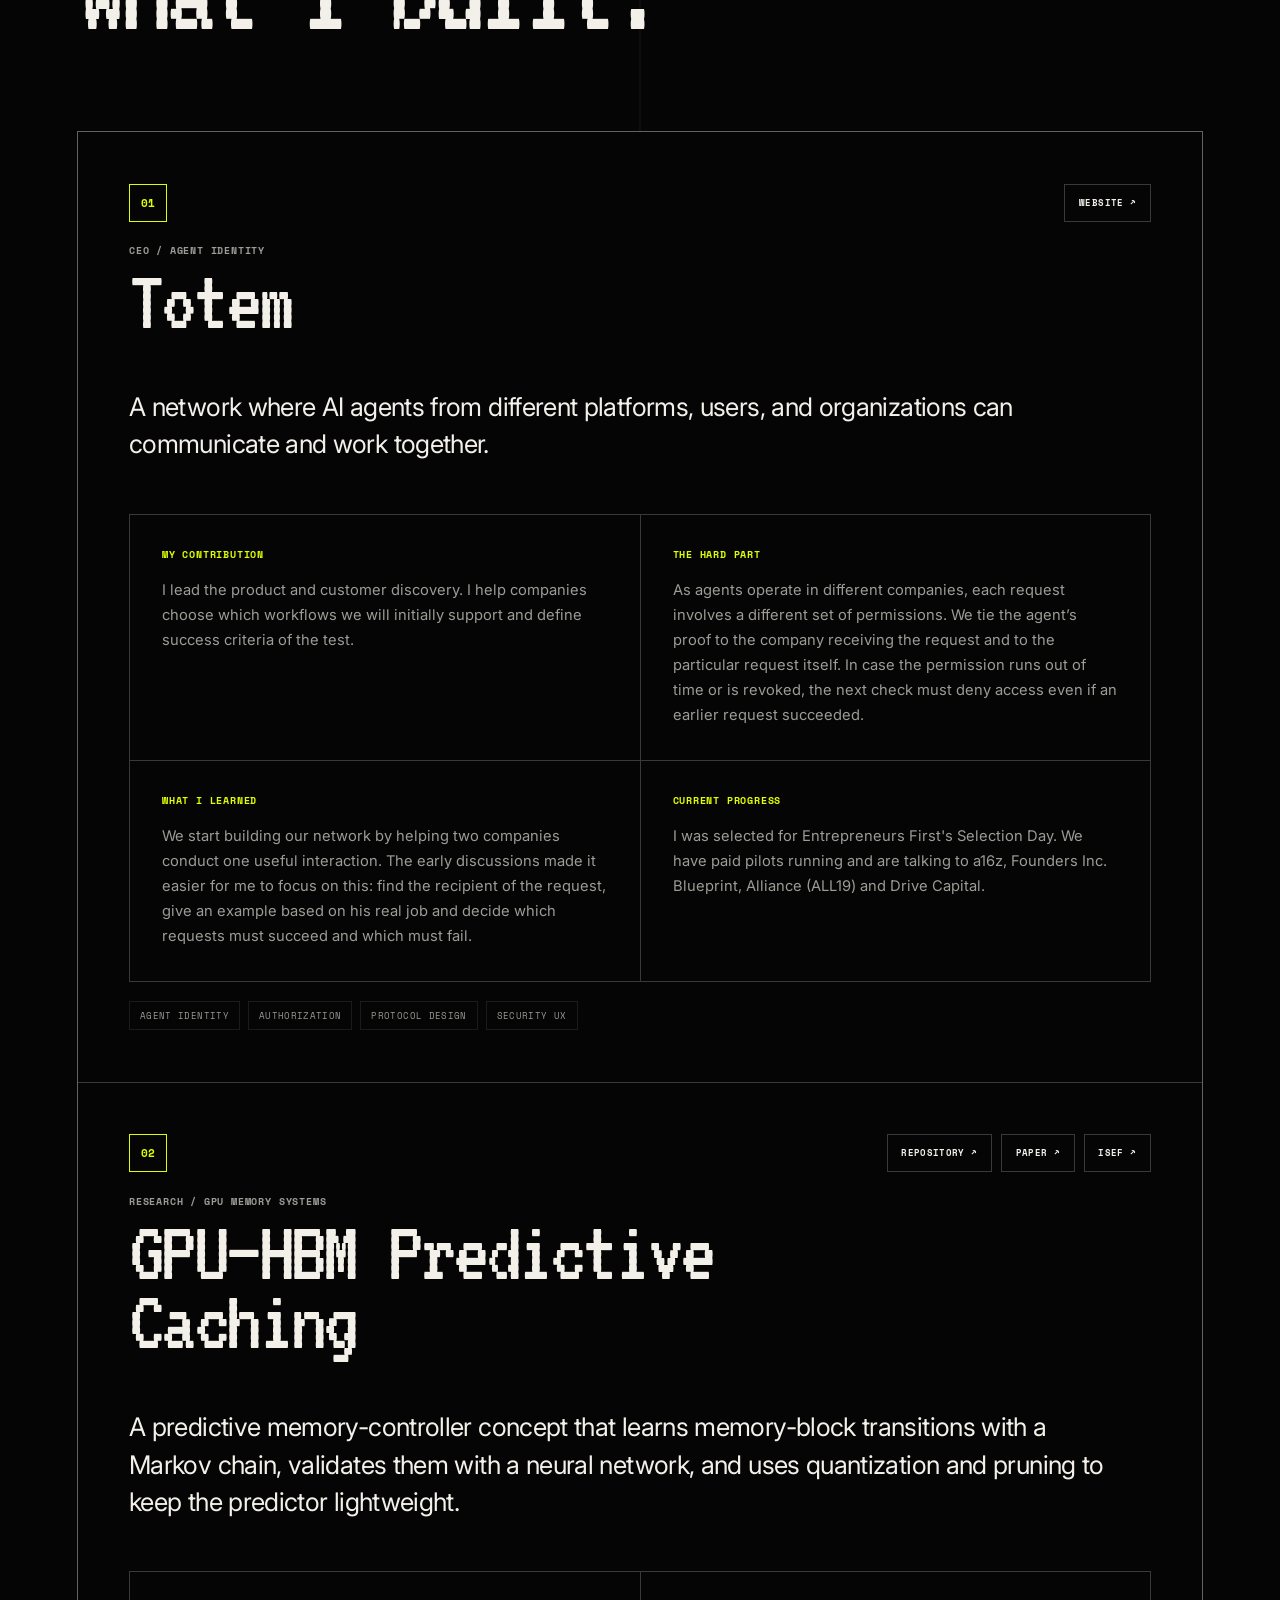
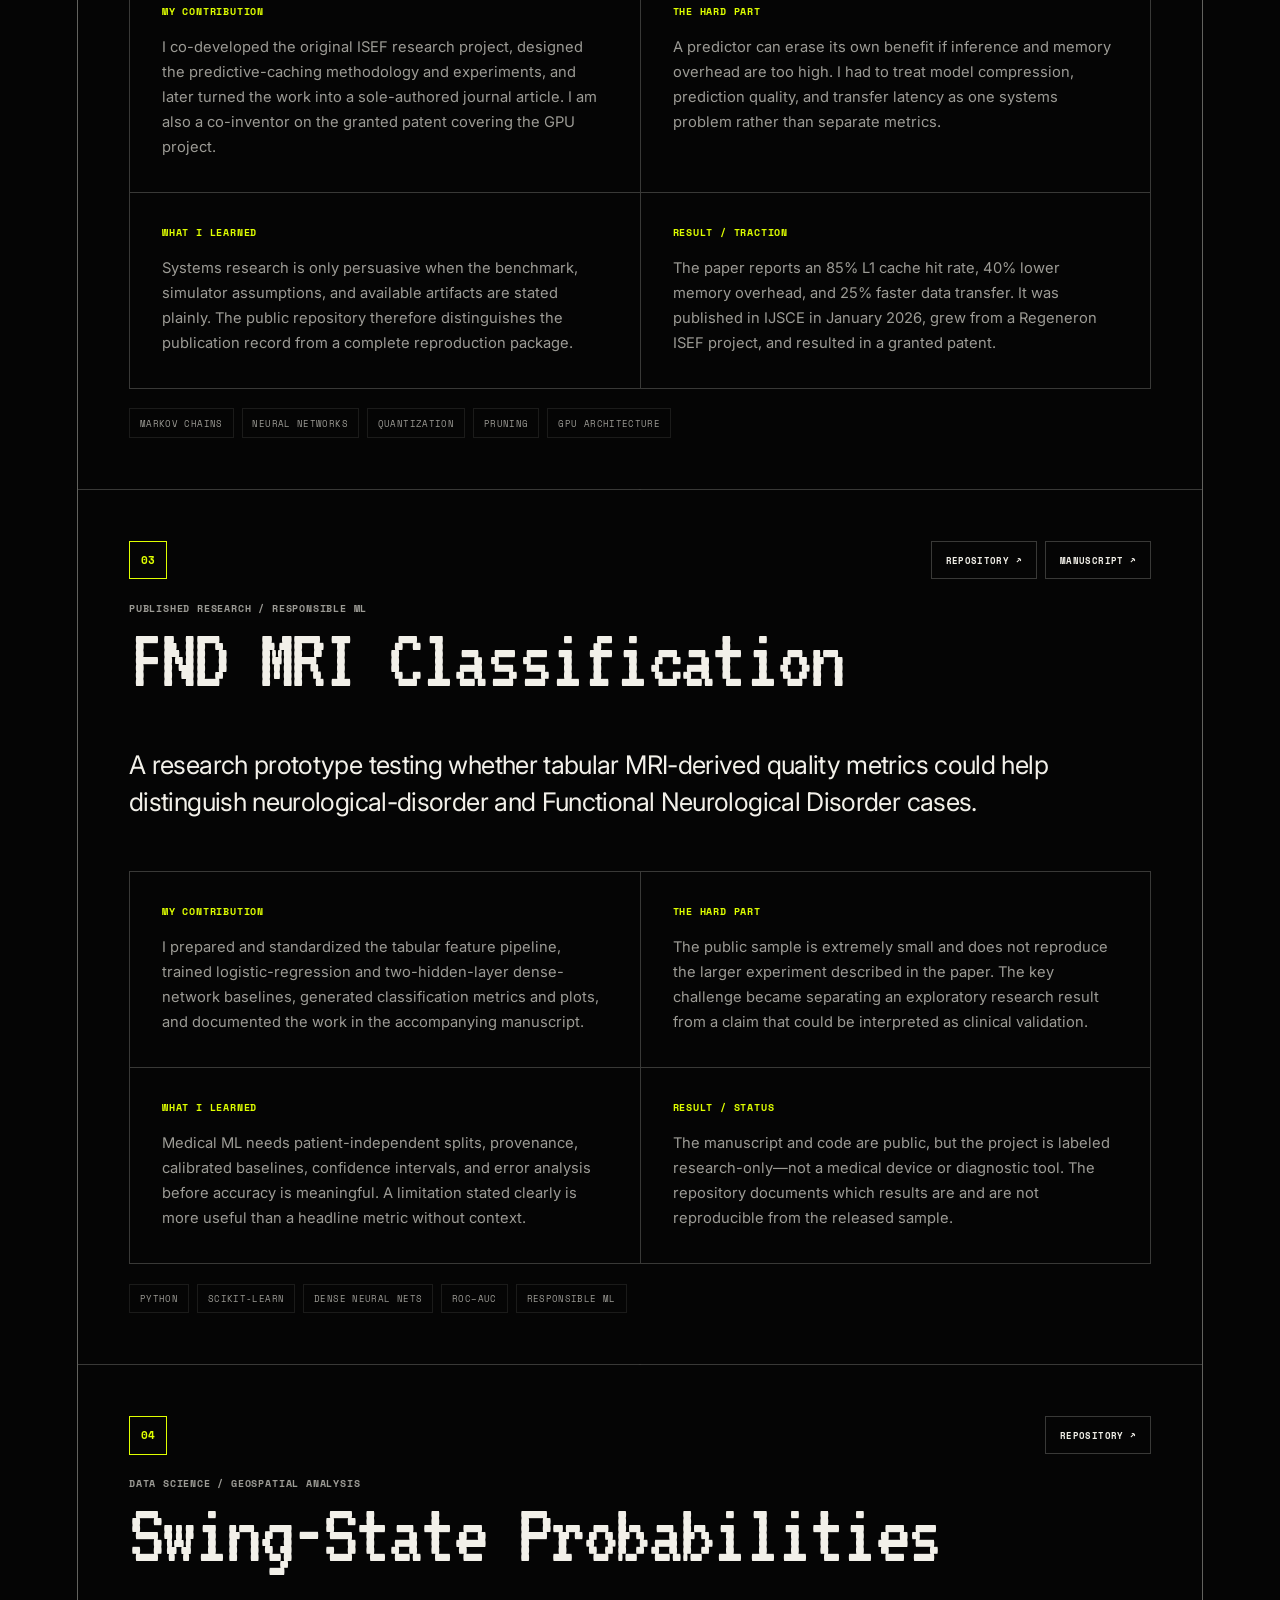
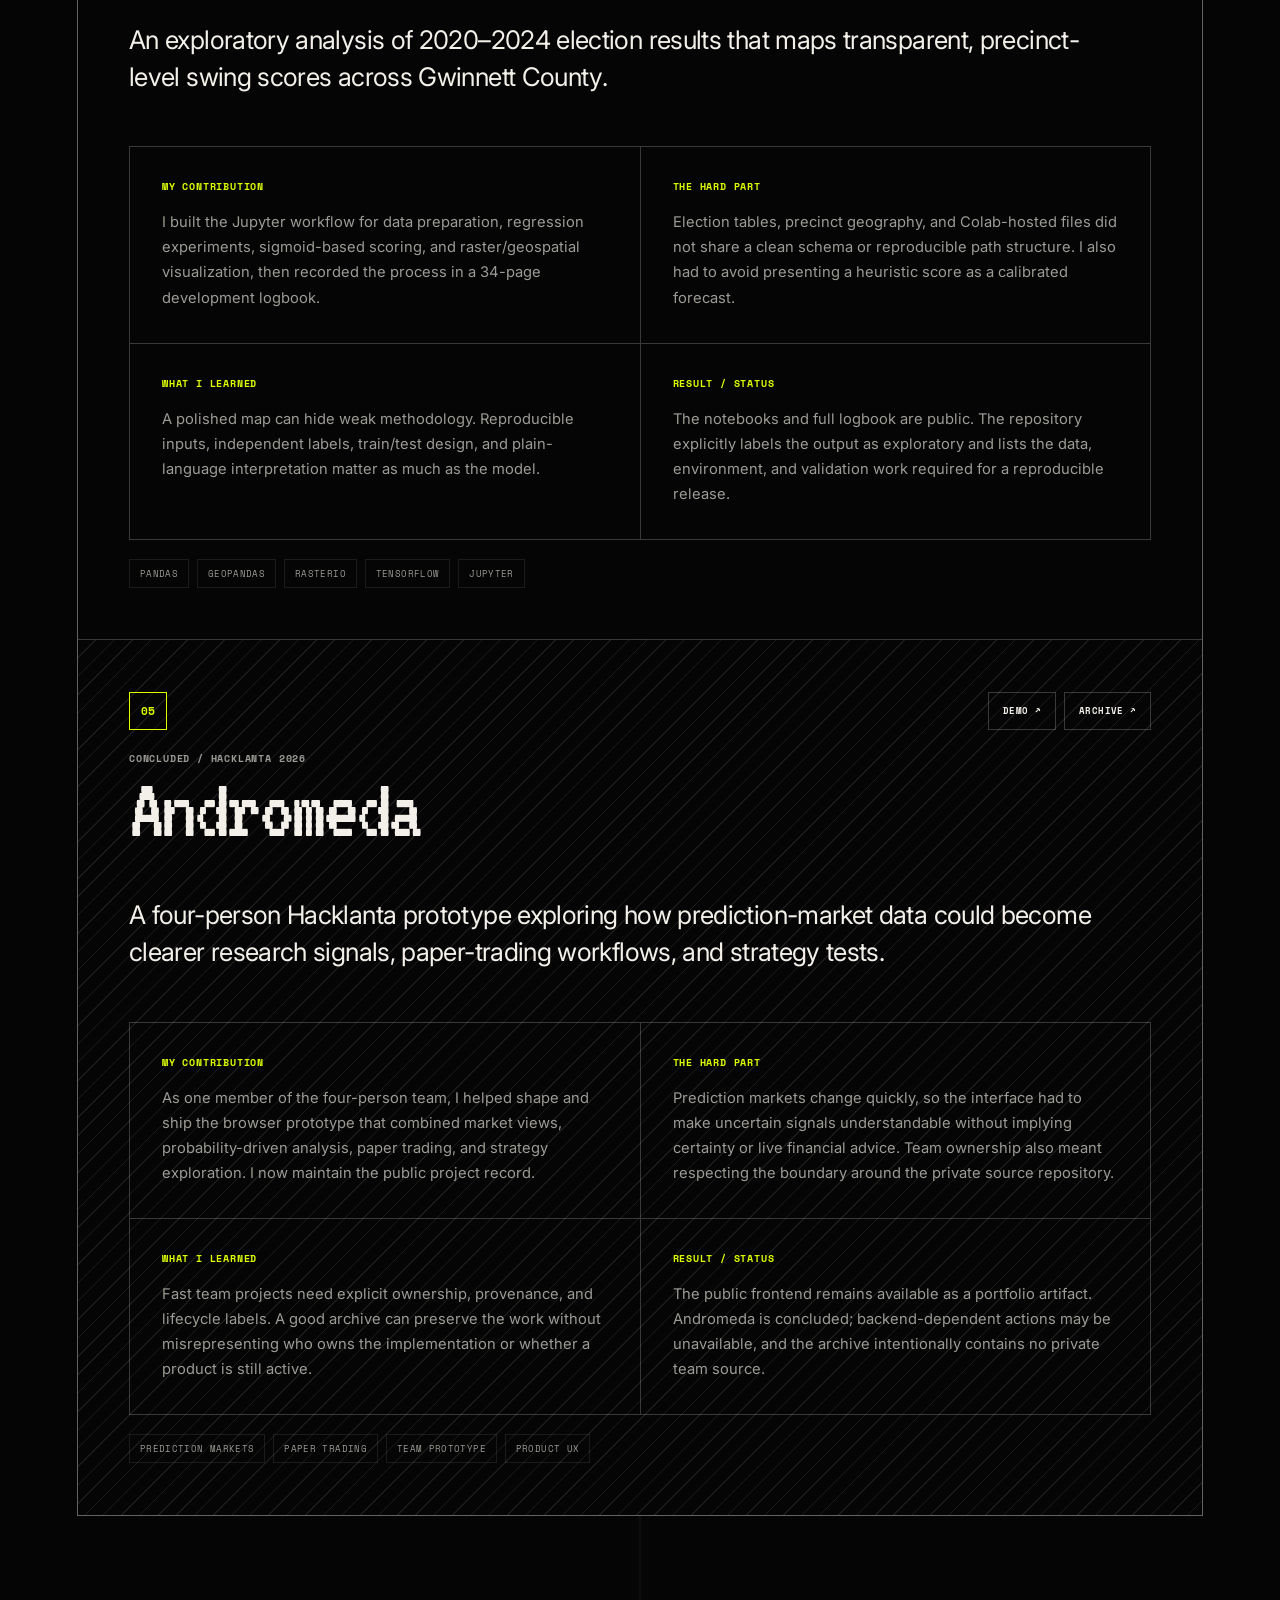
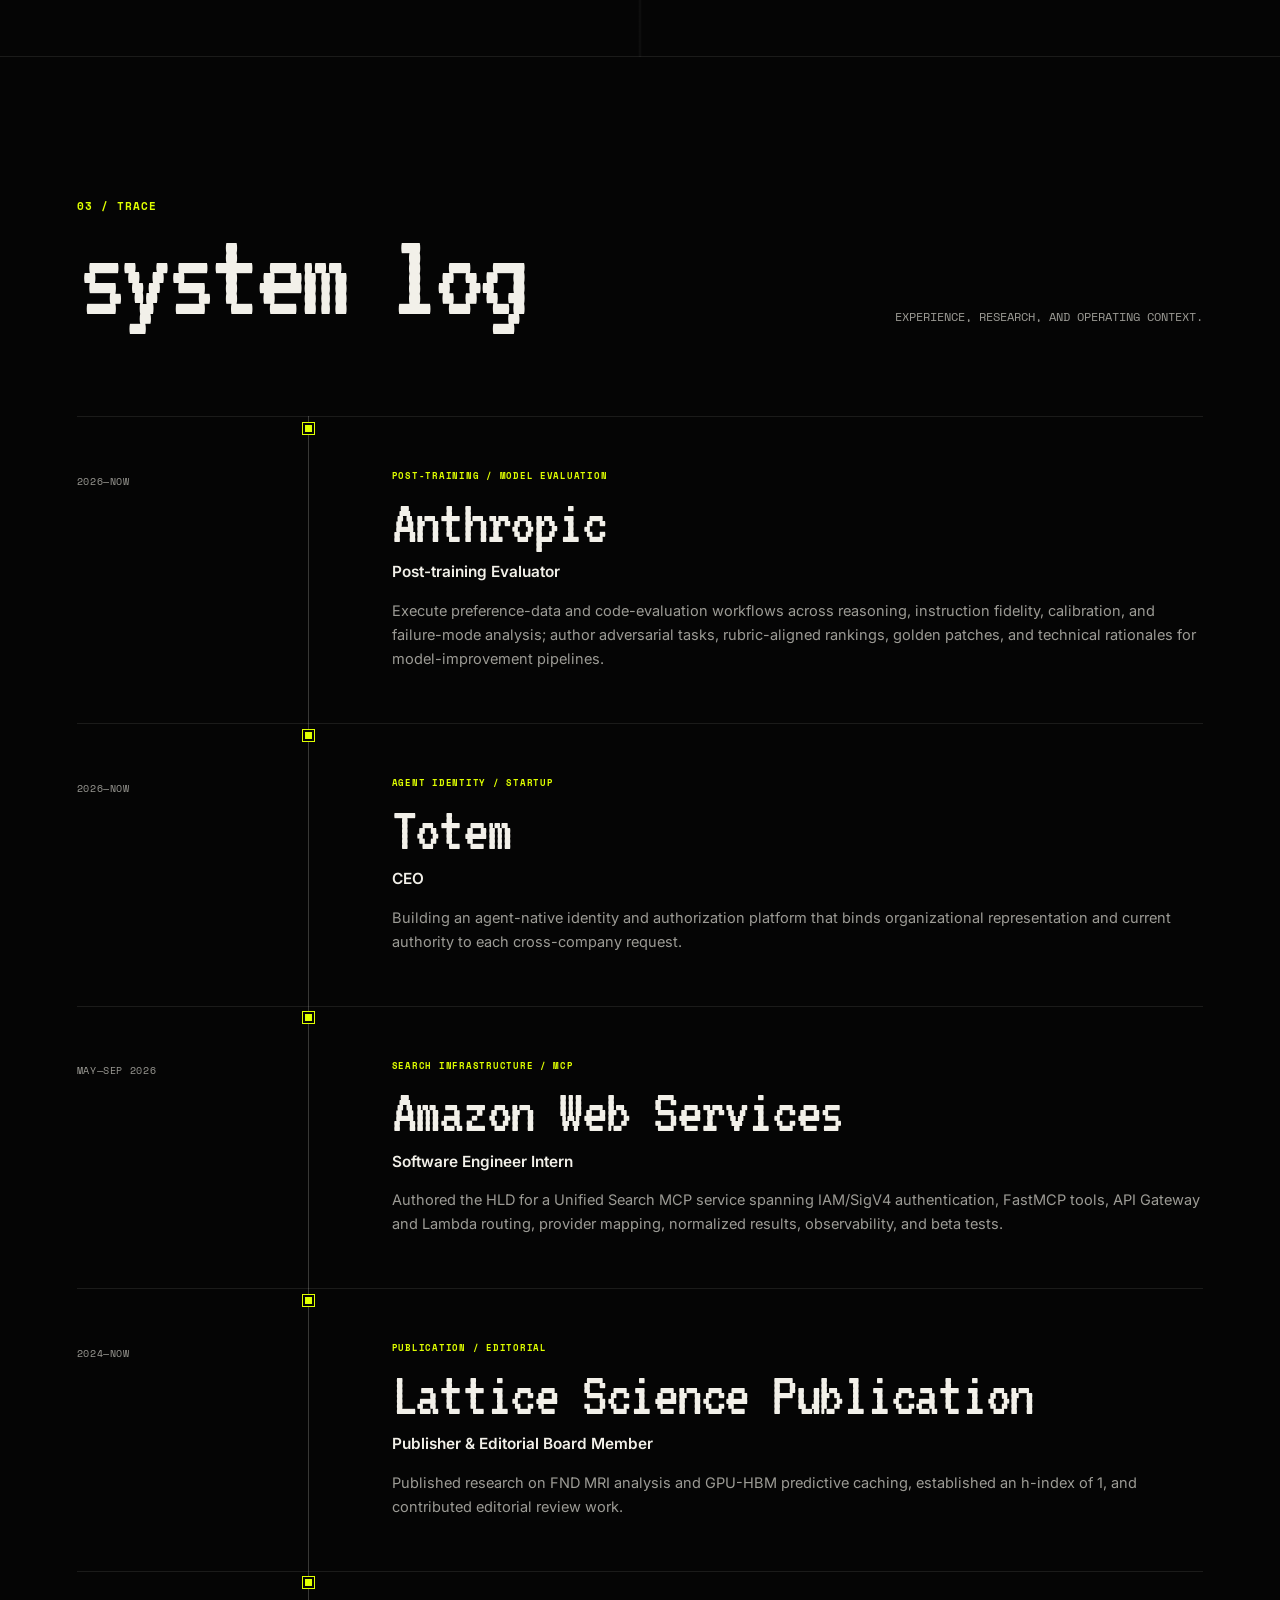
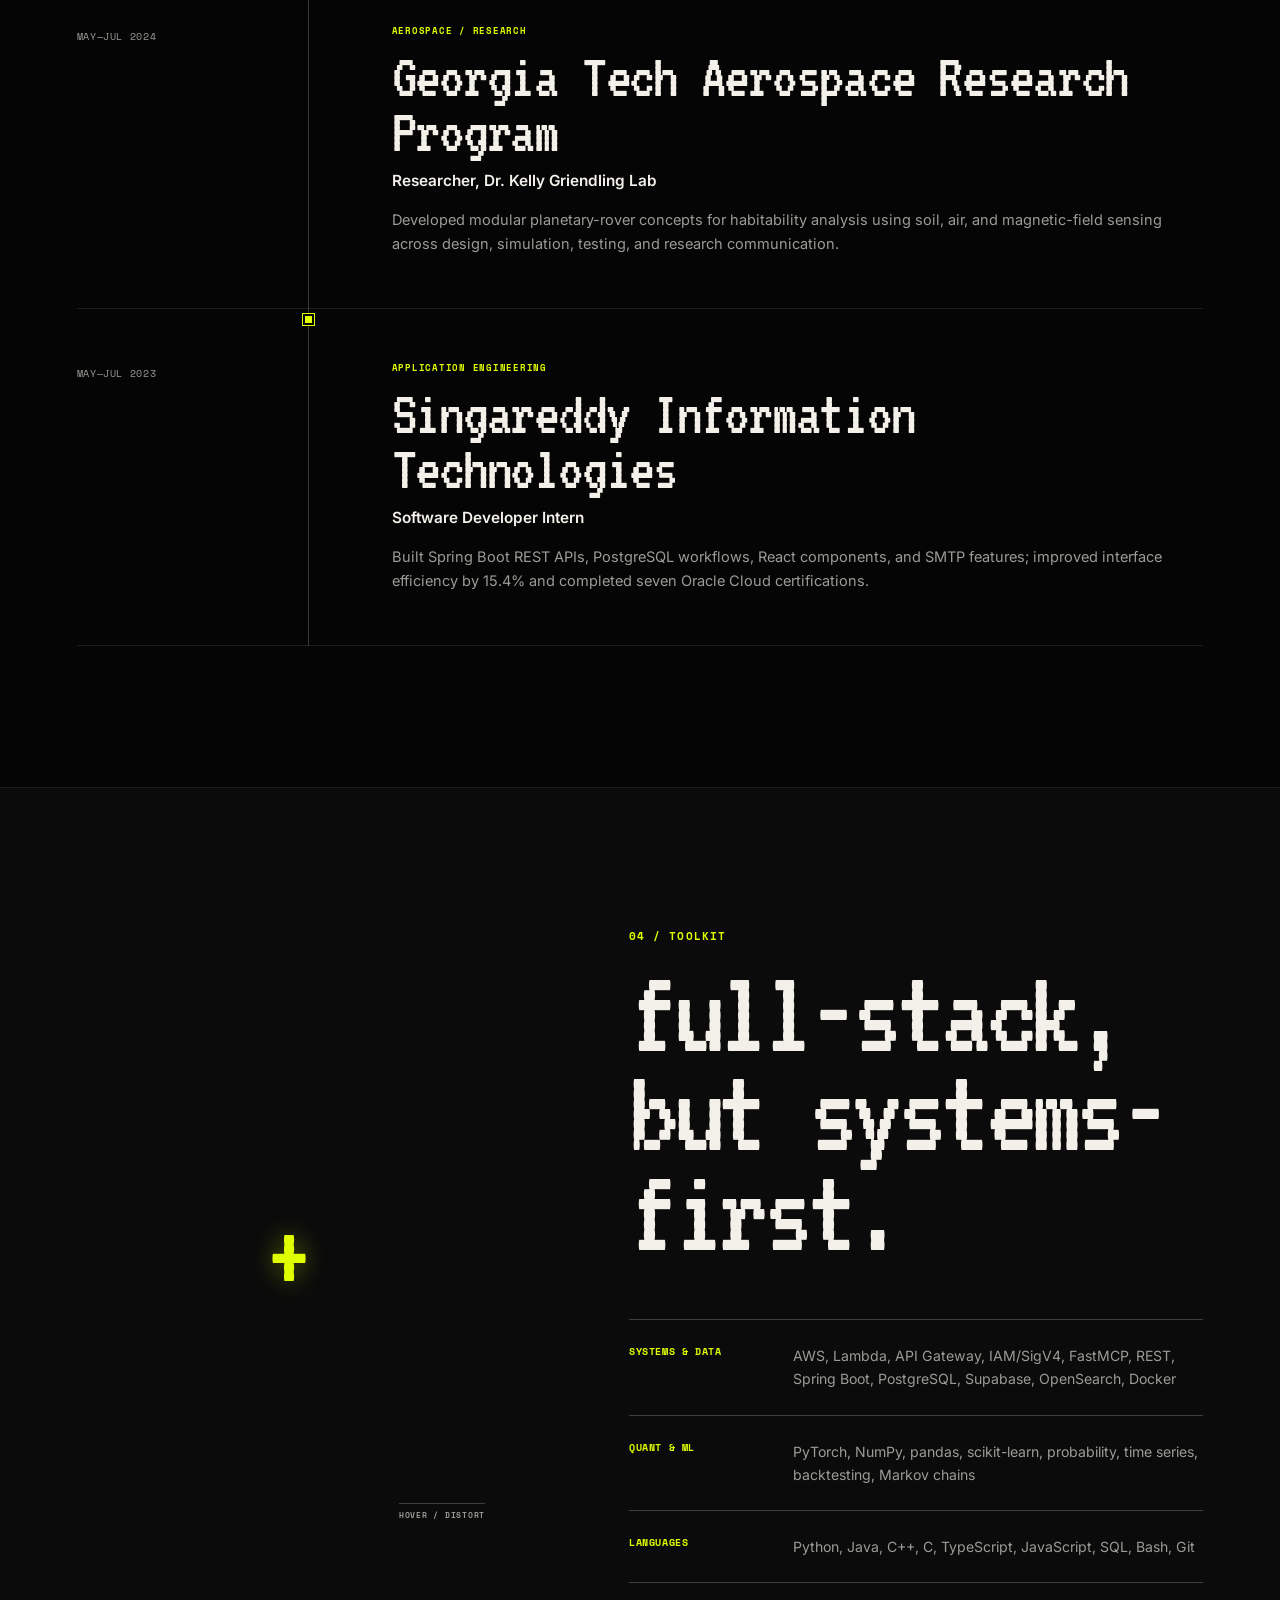
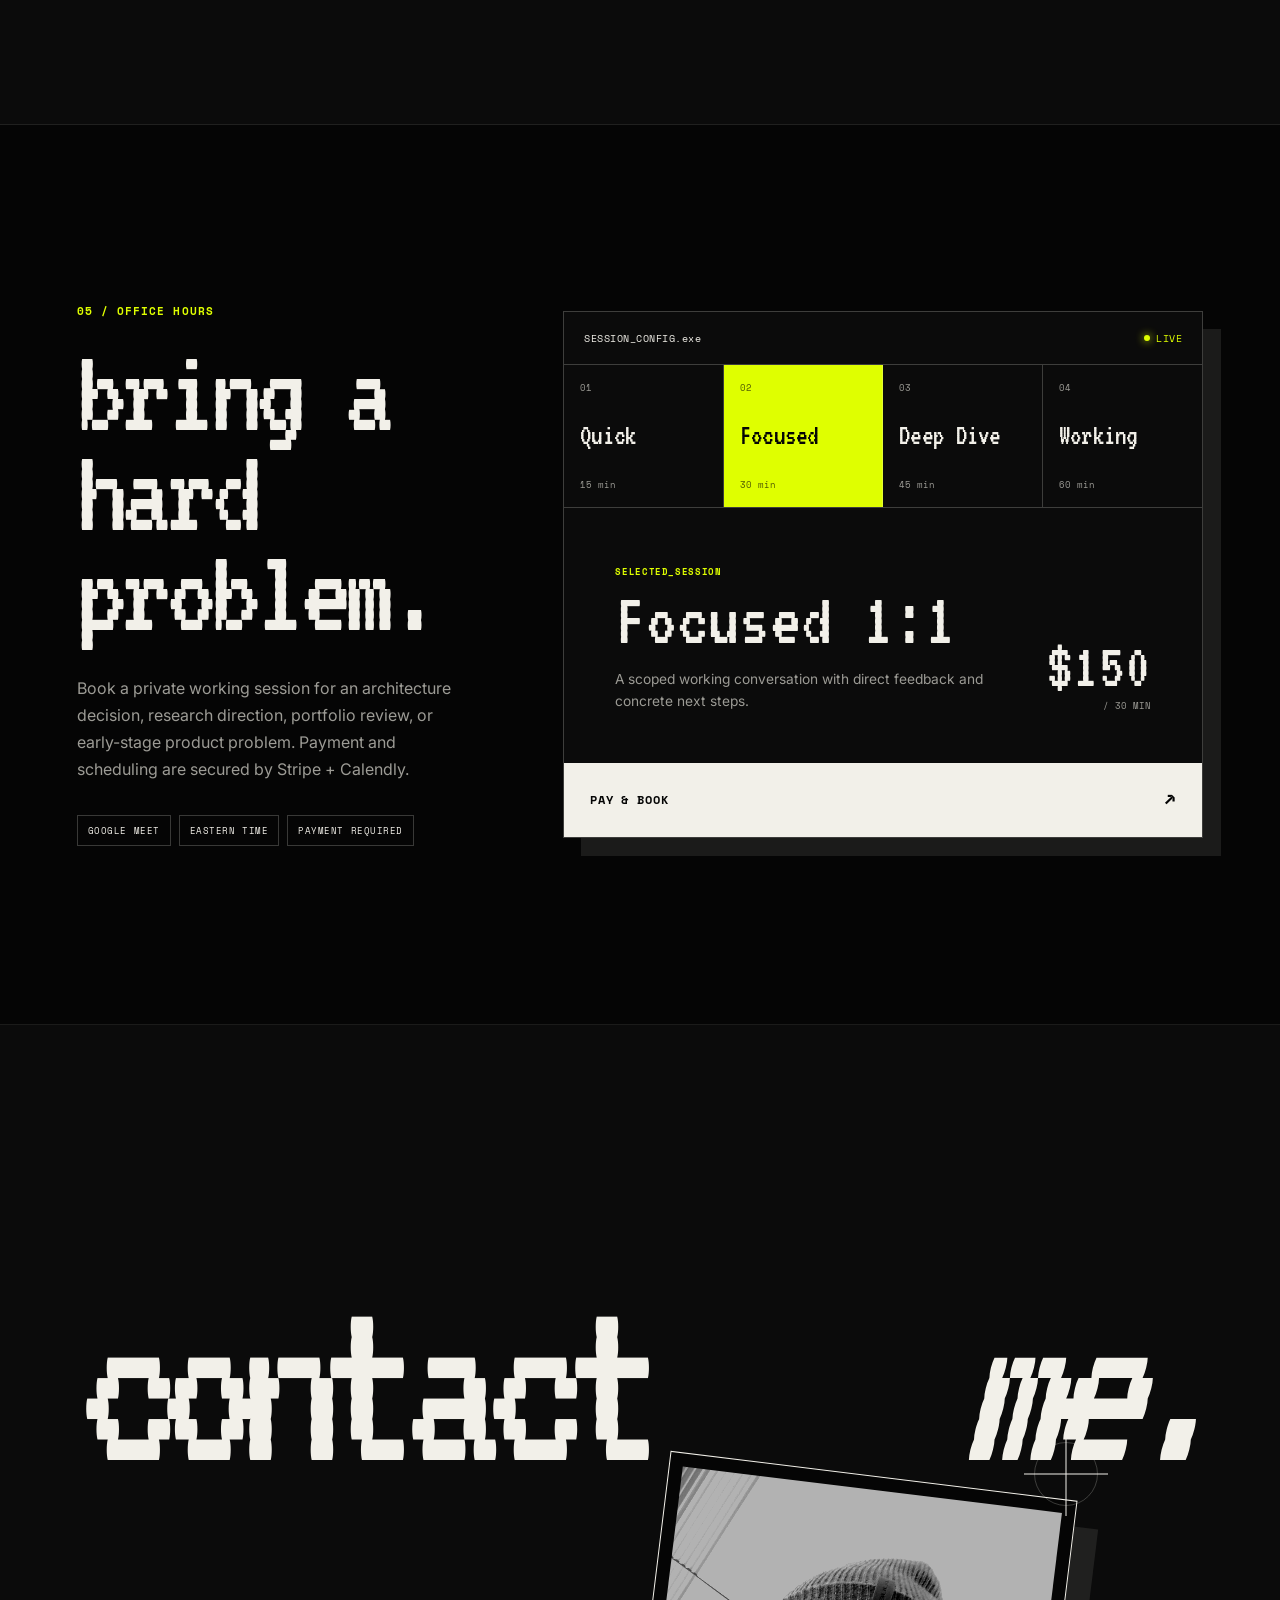
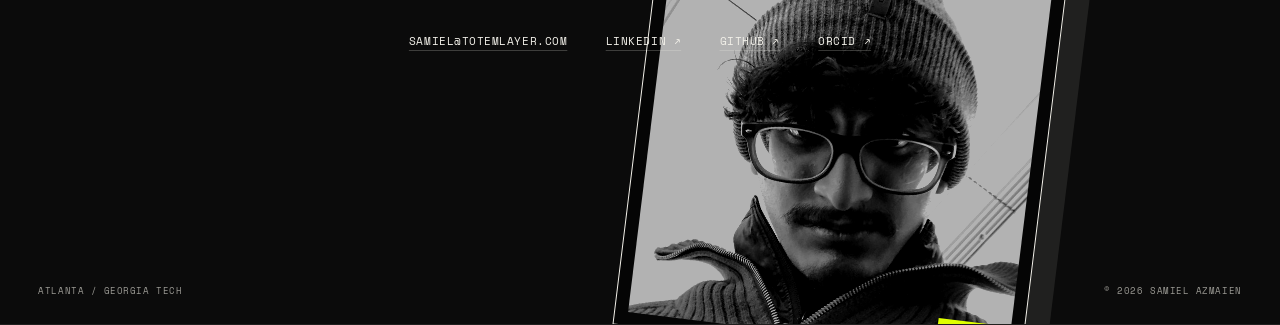
==== commit 6b986568: "Update Totem case study copy" ====
--- a/index.html
+++ b/index.html
@@ -373,24 +373,24 @@
               </div>
             </header>
             <p class="case-study__summary">
-              A cross-company identity and authorization layer for AI agents: prove who an agent represents, what it is allowed to do now, and preserve evidence for the exact request.
+              A network where AI agents from different platforms, users, and organizations can communicate and work together.
             </p>
             <div class="case-study__grid">
               <div>
                 <span>My contribution</span>
-                <p>As CEO, I am helping define the product and protocol: the claims an agent presents, the request-scoped checks a receiving company evaluates, and the auditable receipt produced after verification. My focus is turning a security idea into an integration flow another team can understand and test.</p>
+                <p>I lead the product and customer discovery. I help companies choose which workflows we will initially support and define success criteria of the test.</p>
               </div>
               <div>
                 <span>The hard part</span>
-                <p>Identity alone is insufficient. The system has to bind organizational representation and current authority to one action without falling back to broad, long-lived credentials.</p>
+                <p>As agents operate in different companies, each request involves a different set of permissions. We tie the agent’s proof to the company receiving the request and to the particular request itself. In case the permission runs out of time or is revoked, the next check must deny access even if an earlier request succeeded.</p>
               </div>
               <div>
                 <span>What I learned</span>
-                <p>Authorization is temporal and contextual. A useful trust protocol must make failure states, evidence, and revocation as explicit as the happy path.</p>
-              </div>
-              <div>
-                <span>Result / traction</span>
-                <p>Totem qualified for EF Start and SHI. The work is ongoing, with the current phase focused on narrowing the protocol and validating the problem with potential users.</p>
+                <p>We start building our network by helping two companies conduct one useful interaction. The early discussions made it easier for me to focus on this: find the recipient of the request, give an example based on his real job and decide which requests must succeed and which must fail.</p>
+              </div>
+              <div>
+                <span>Current progress</span>
+                <p>I was selected for Entrepreneurs First's Selection Day. We have paid pilots running and are talking to a16z, Founders Inc. Blueprint, Alliance (ALL19) and Drive Capital.</p>
               </div>
             </div>
             <ul class="case-study__stack" aria-label="Totem focus areas">
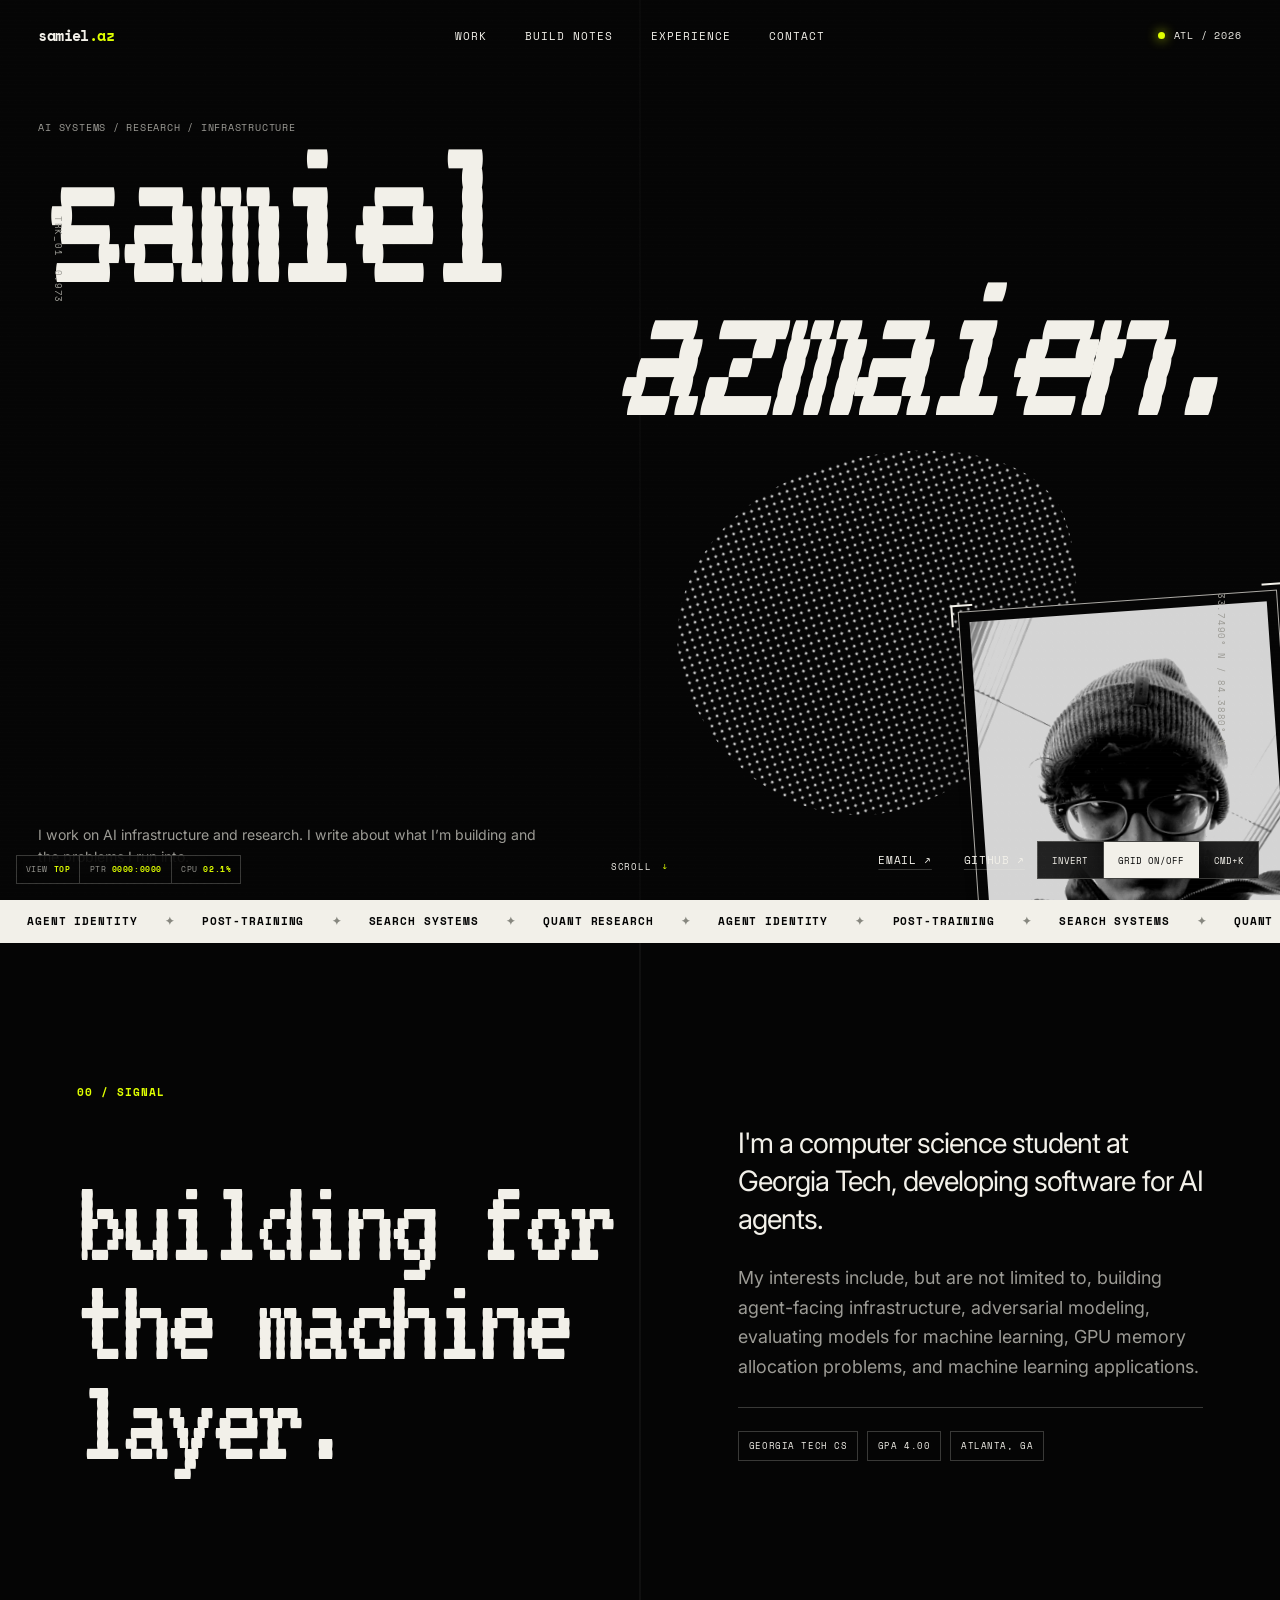
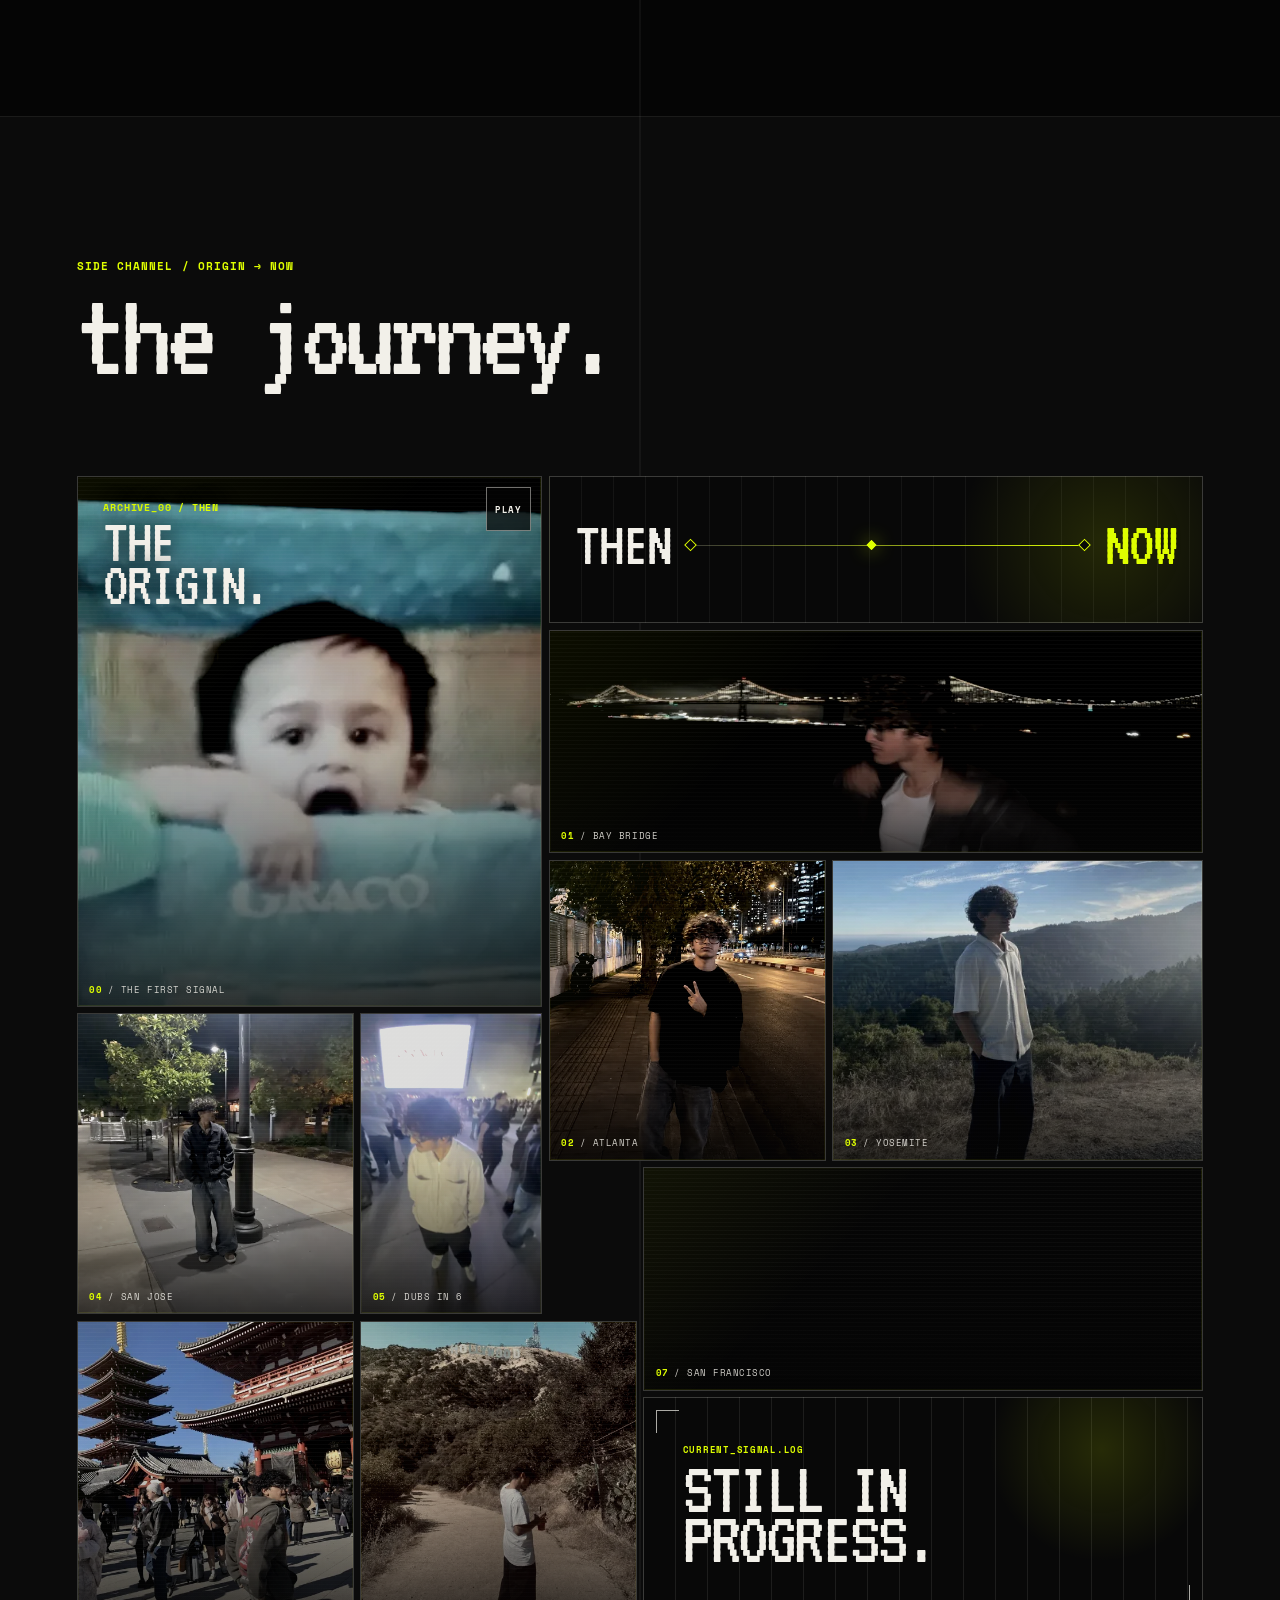
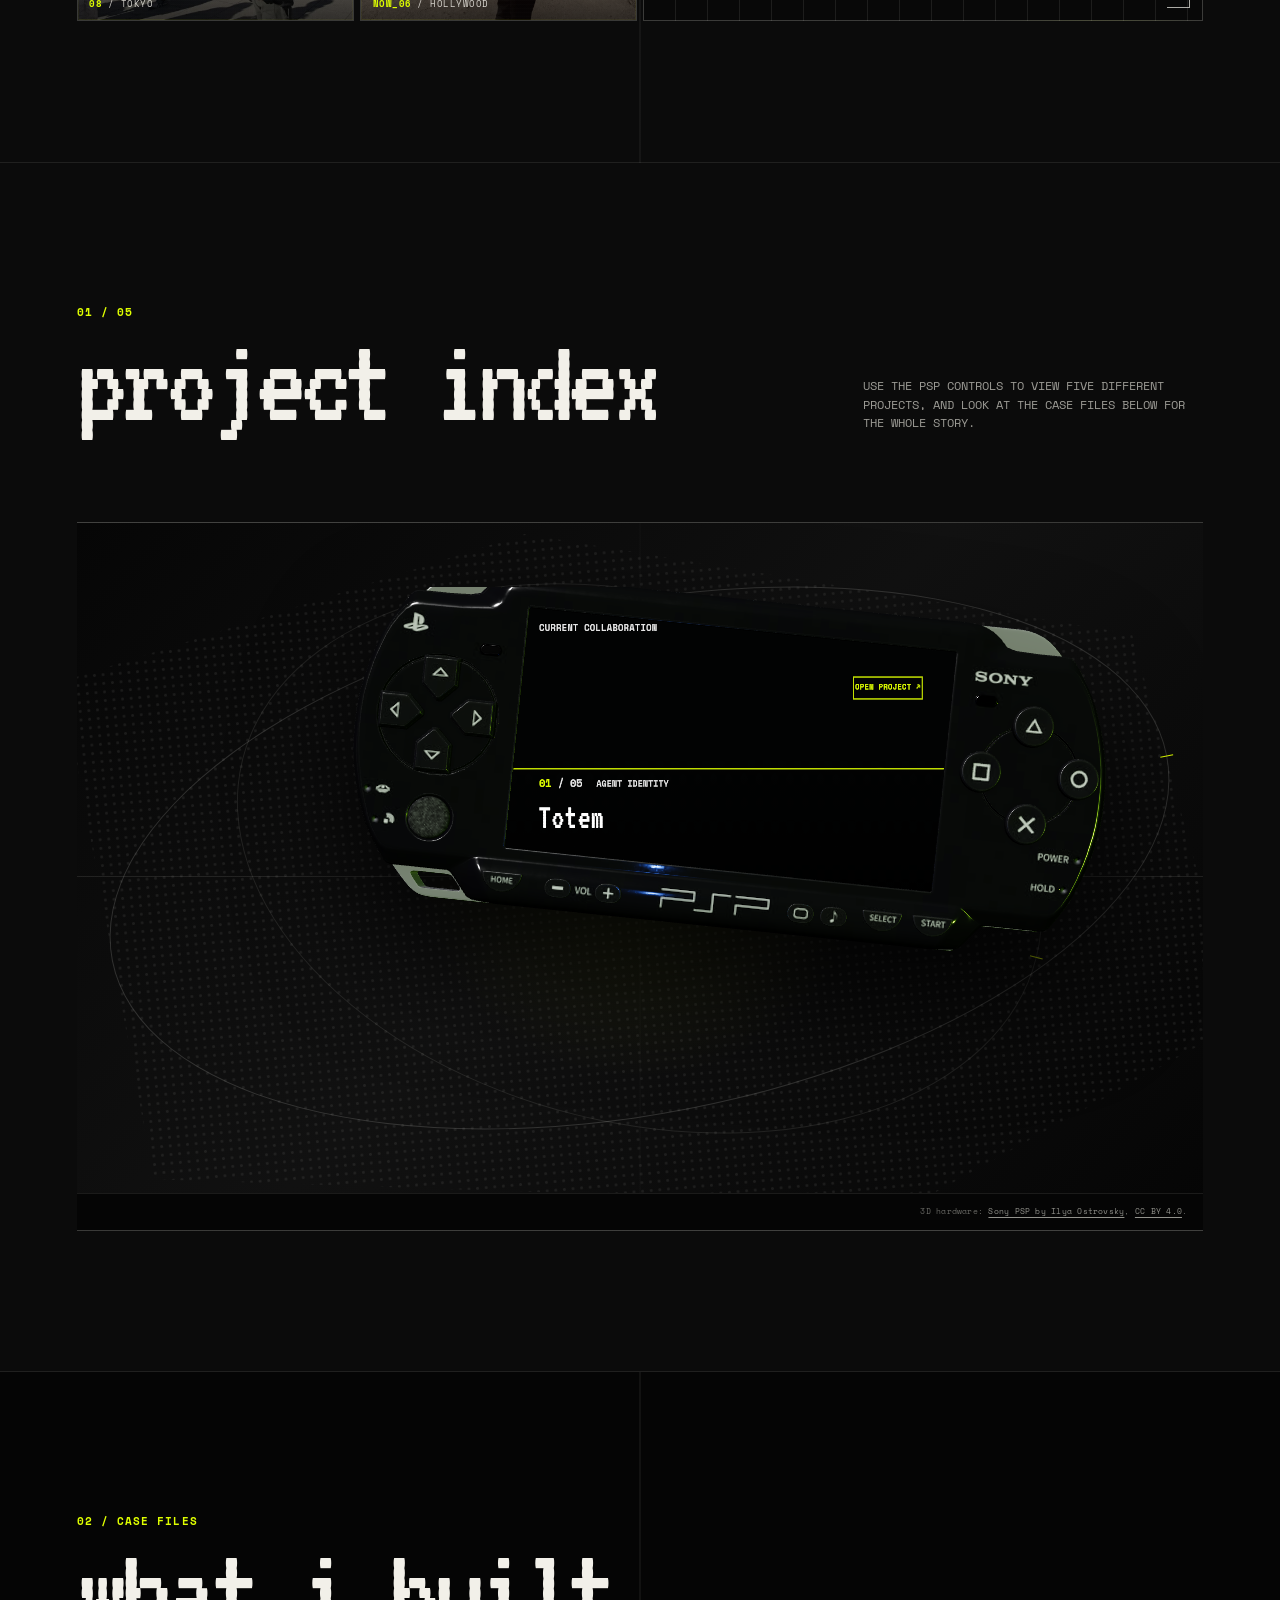
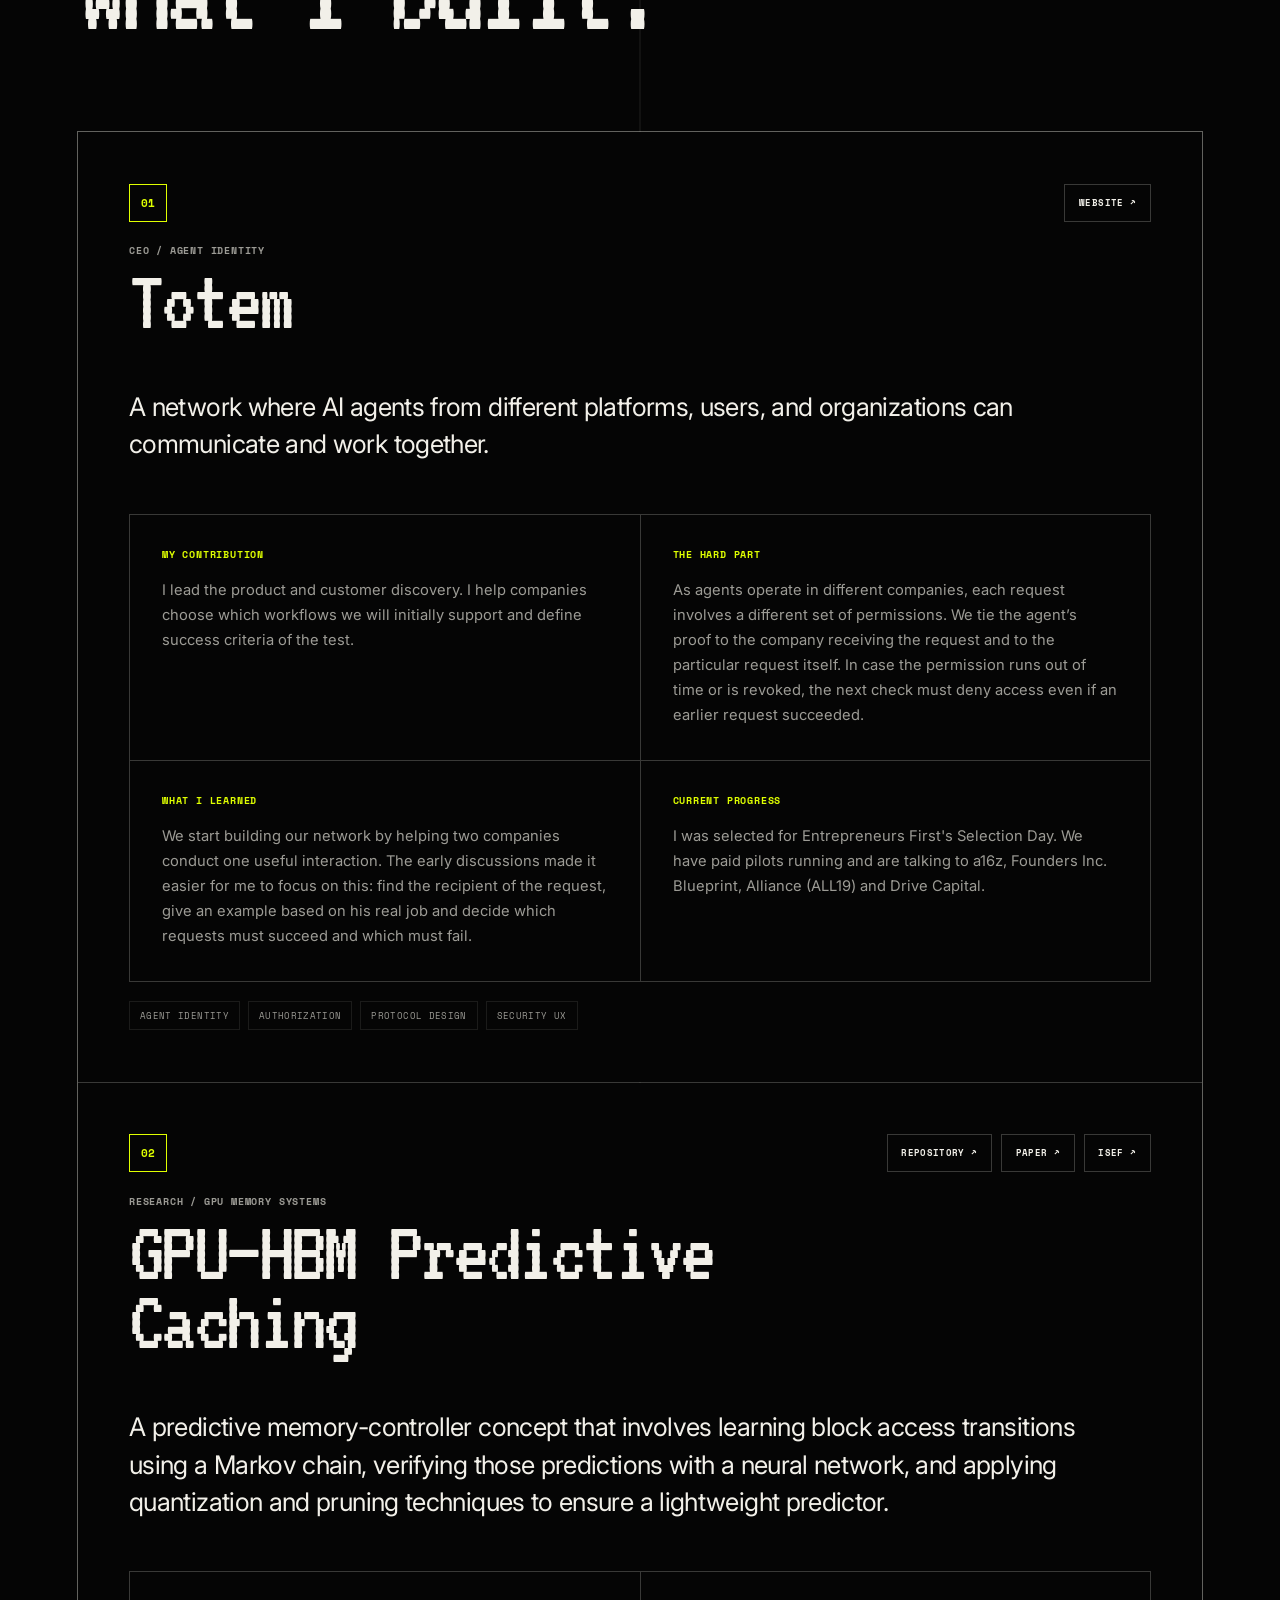
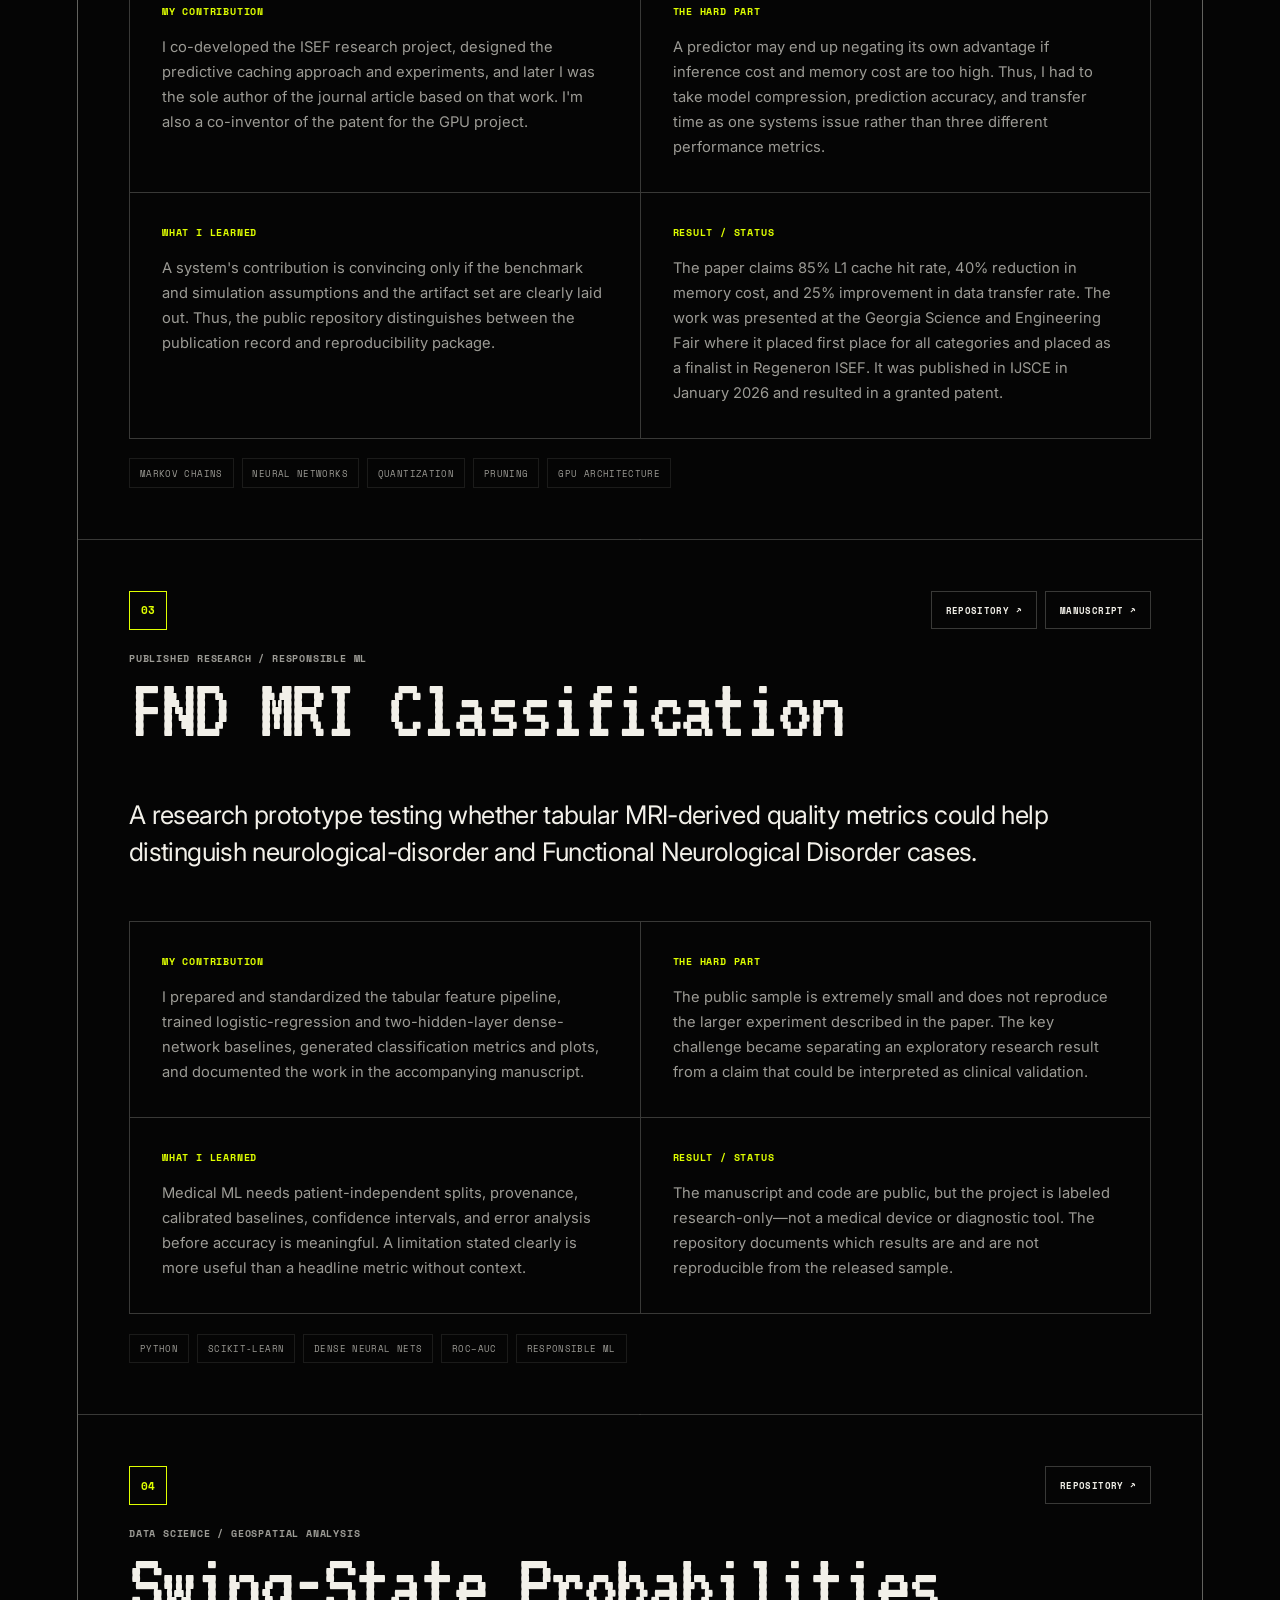
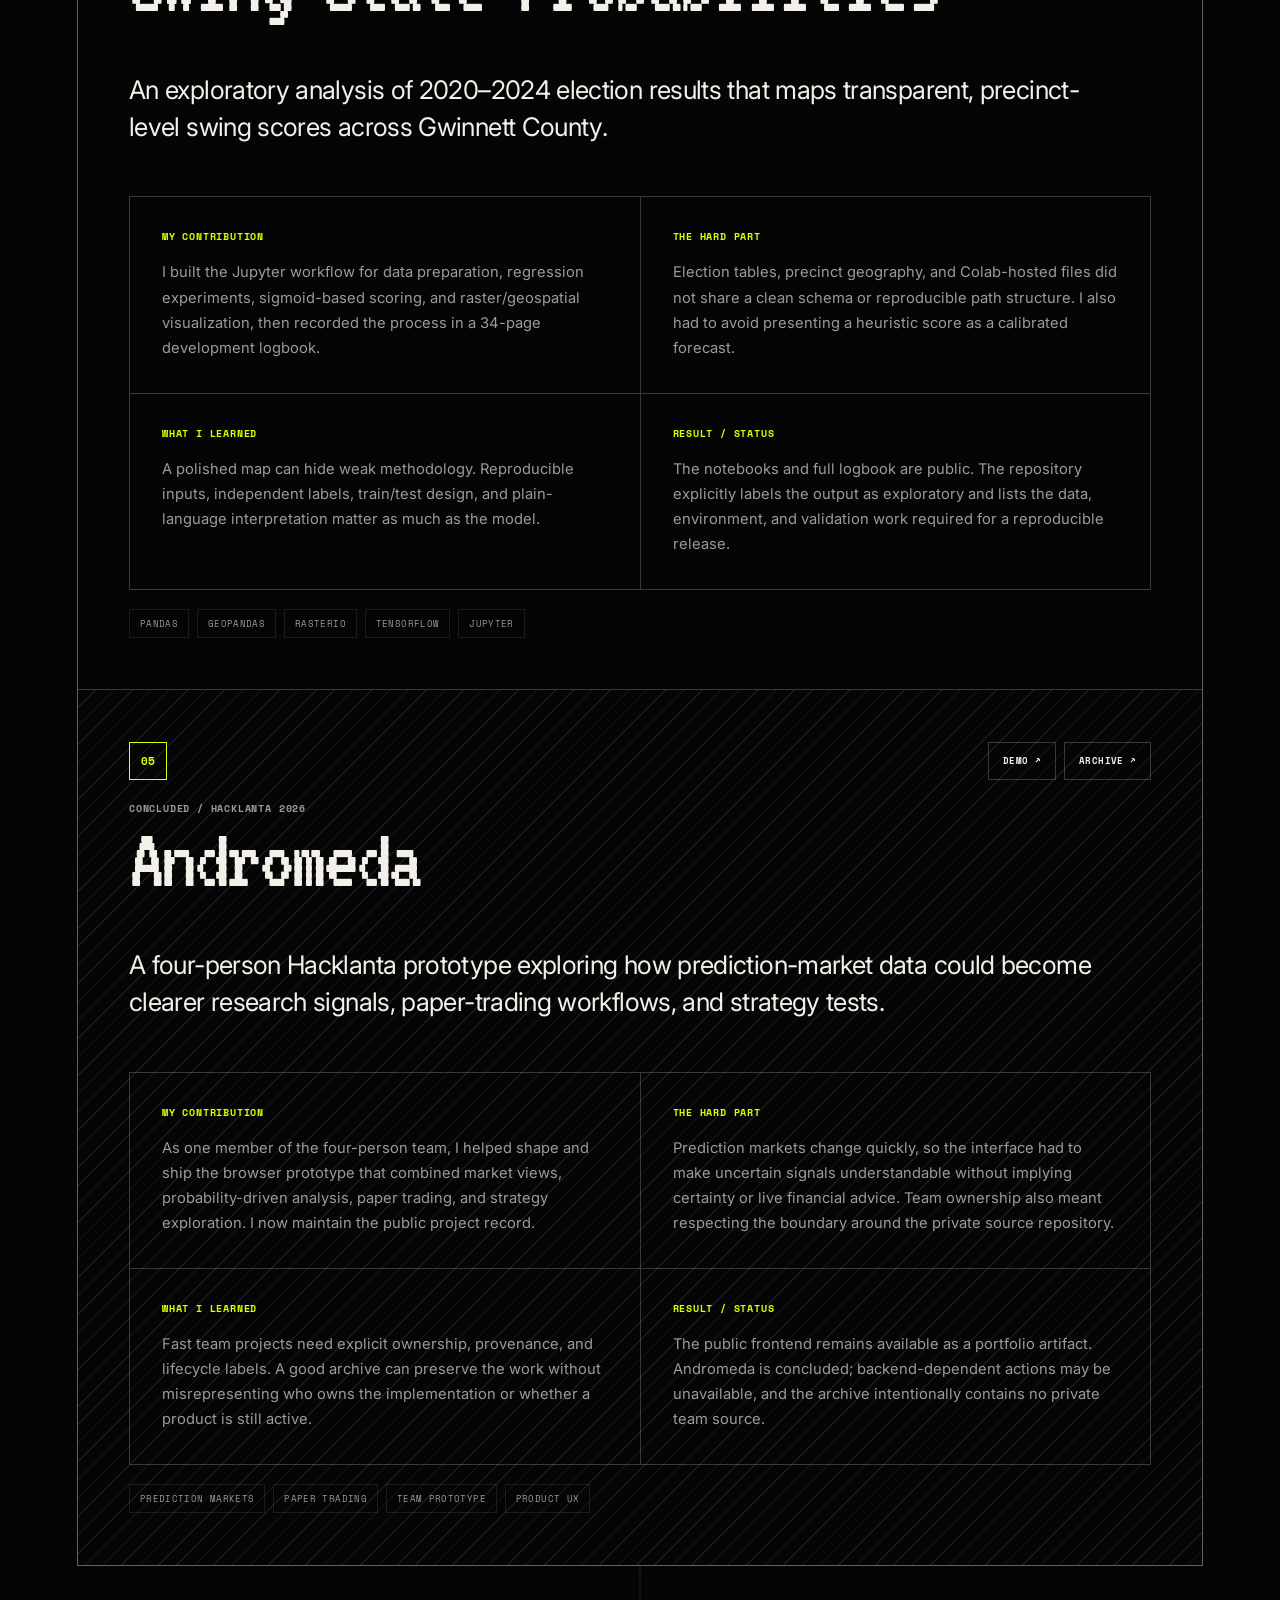
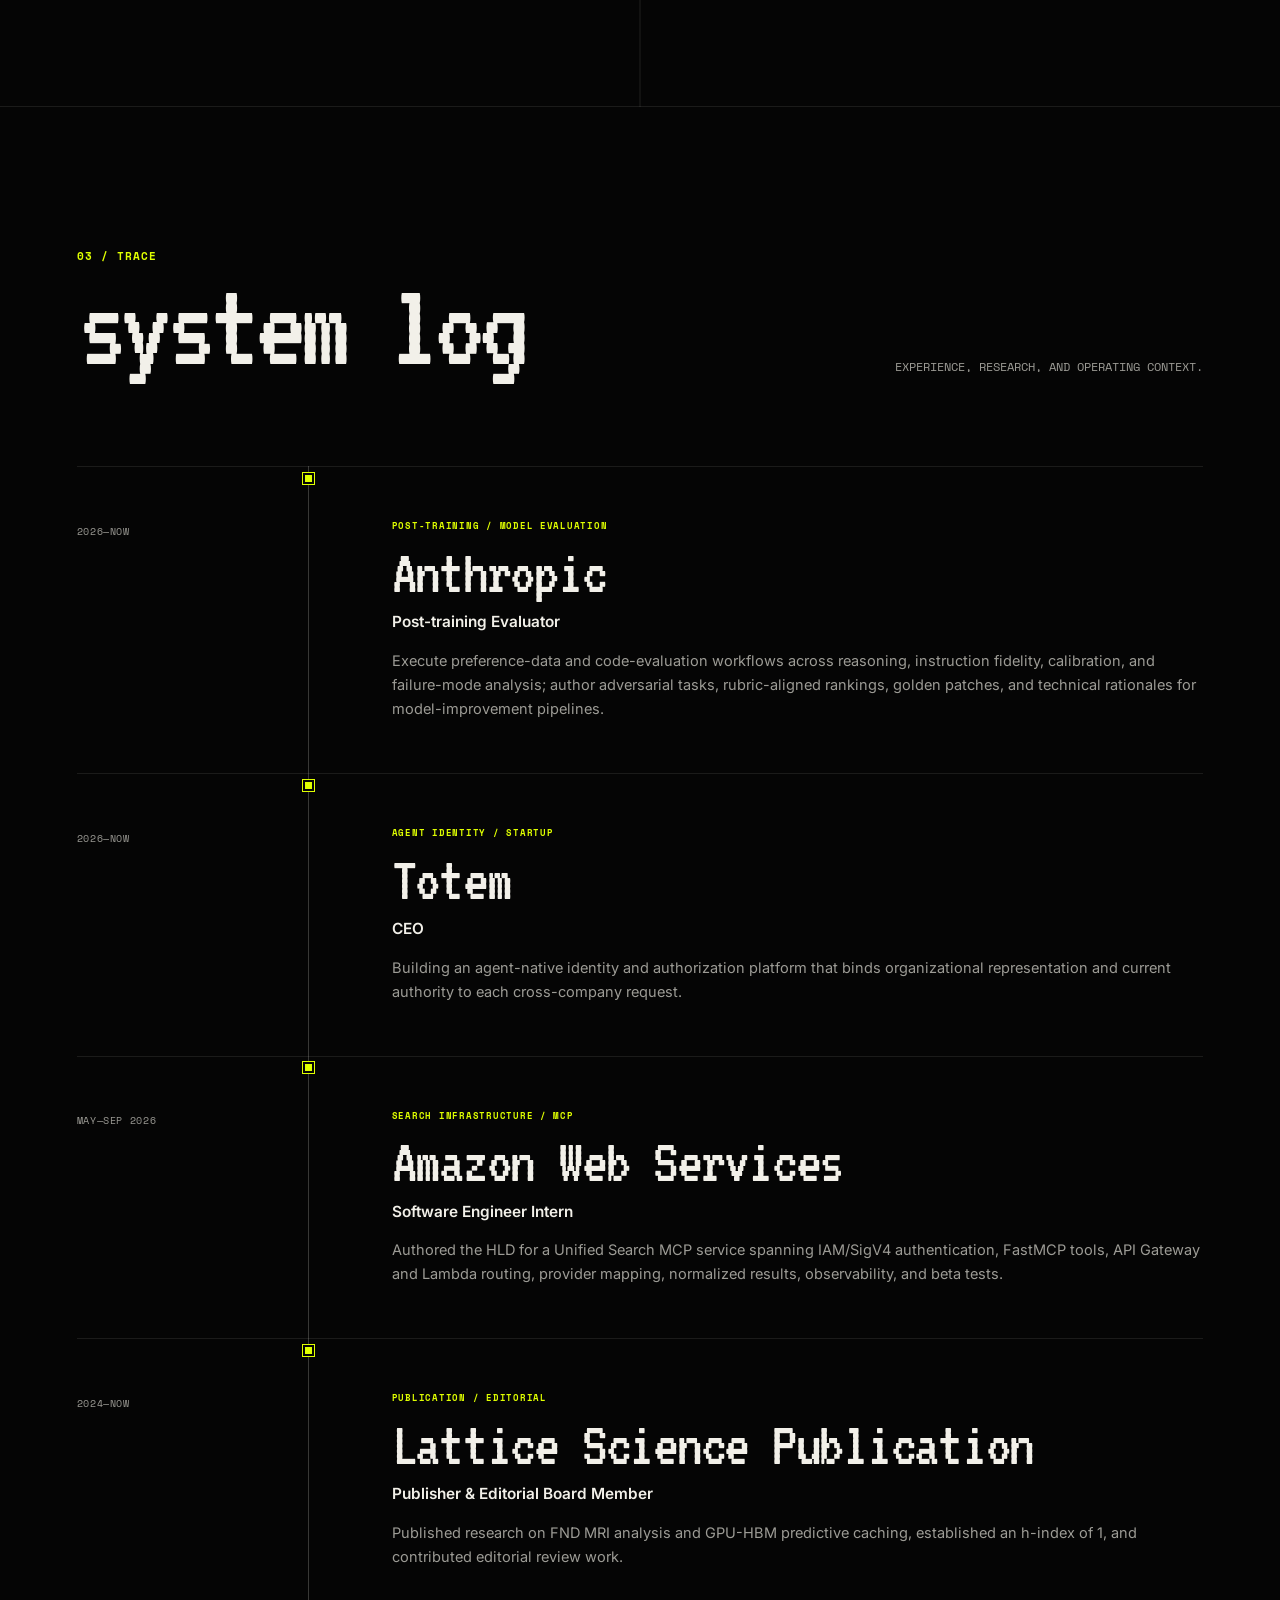
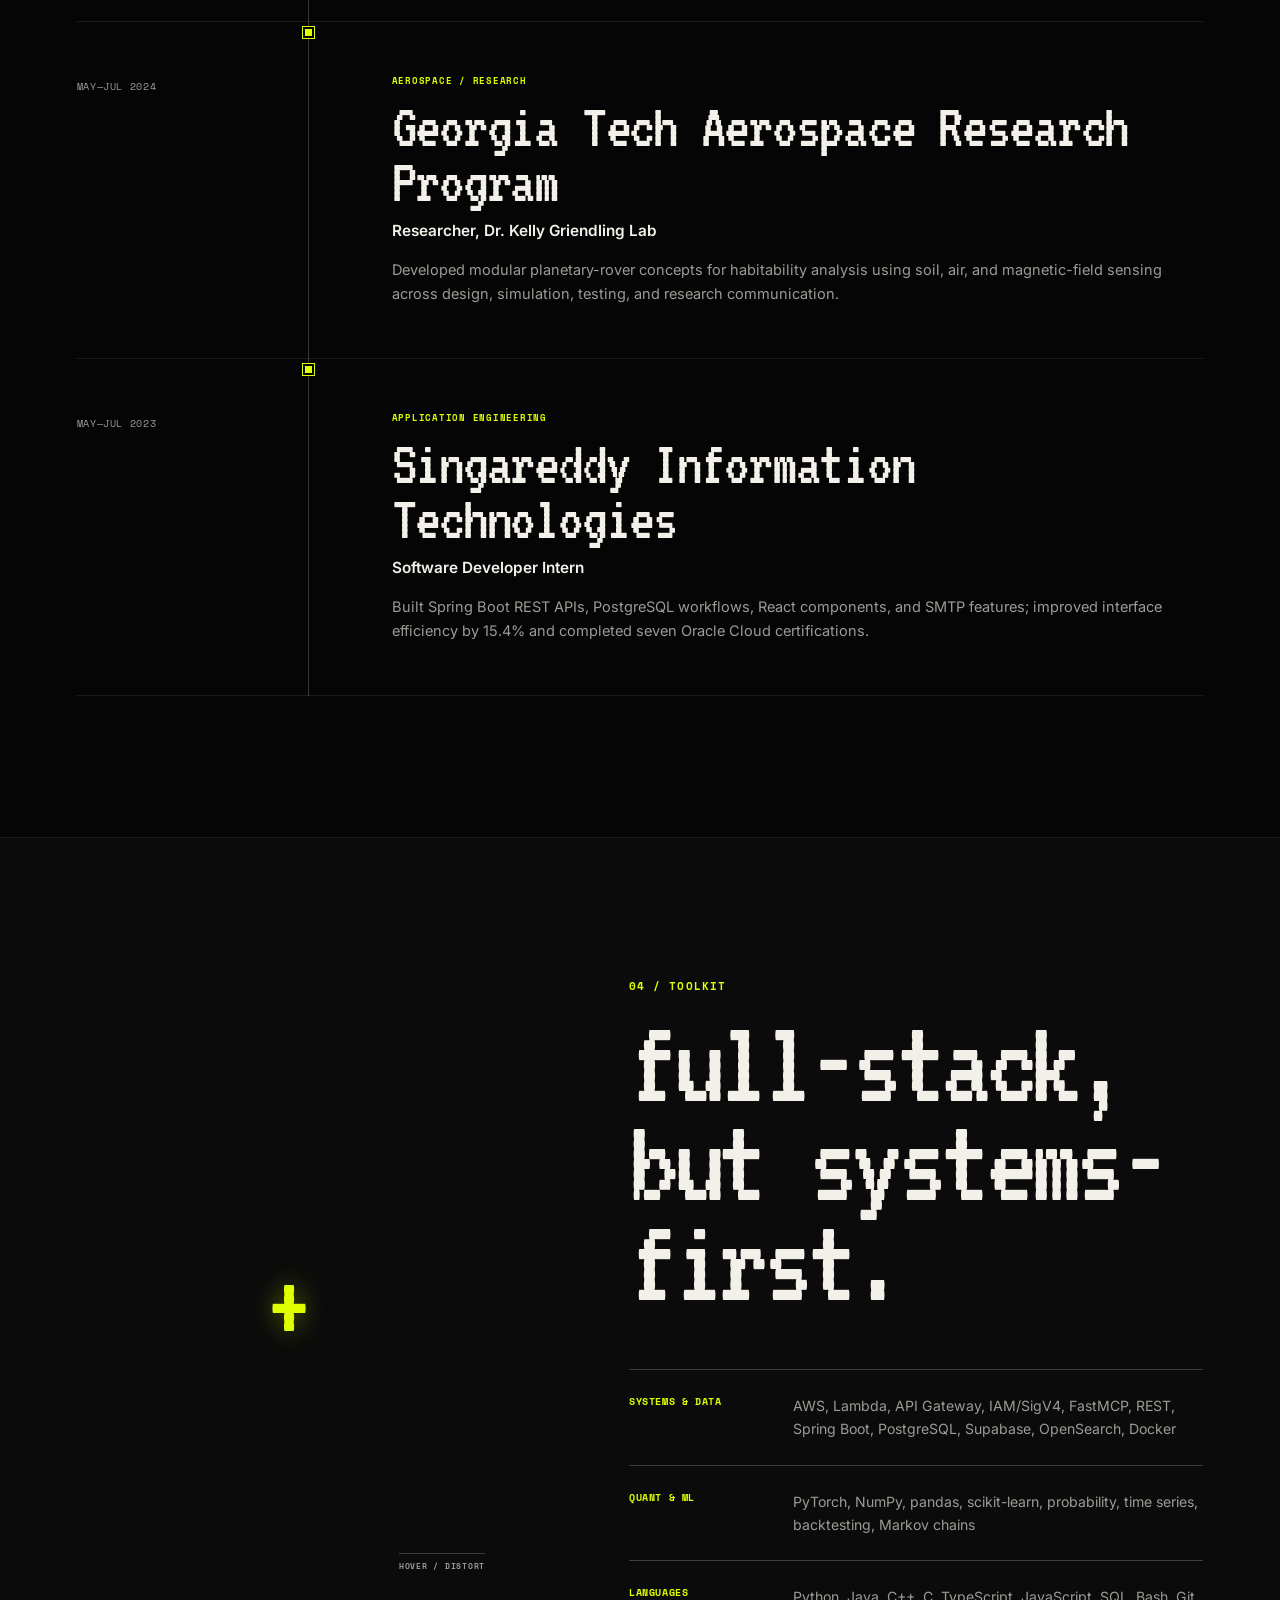
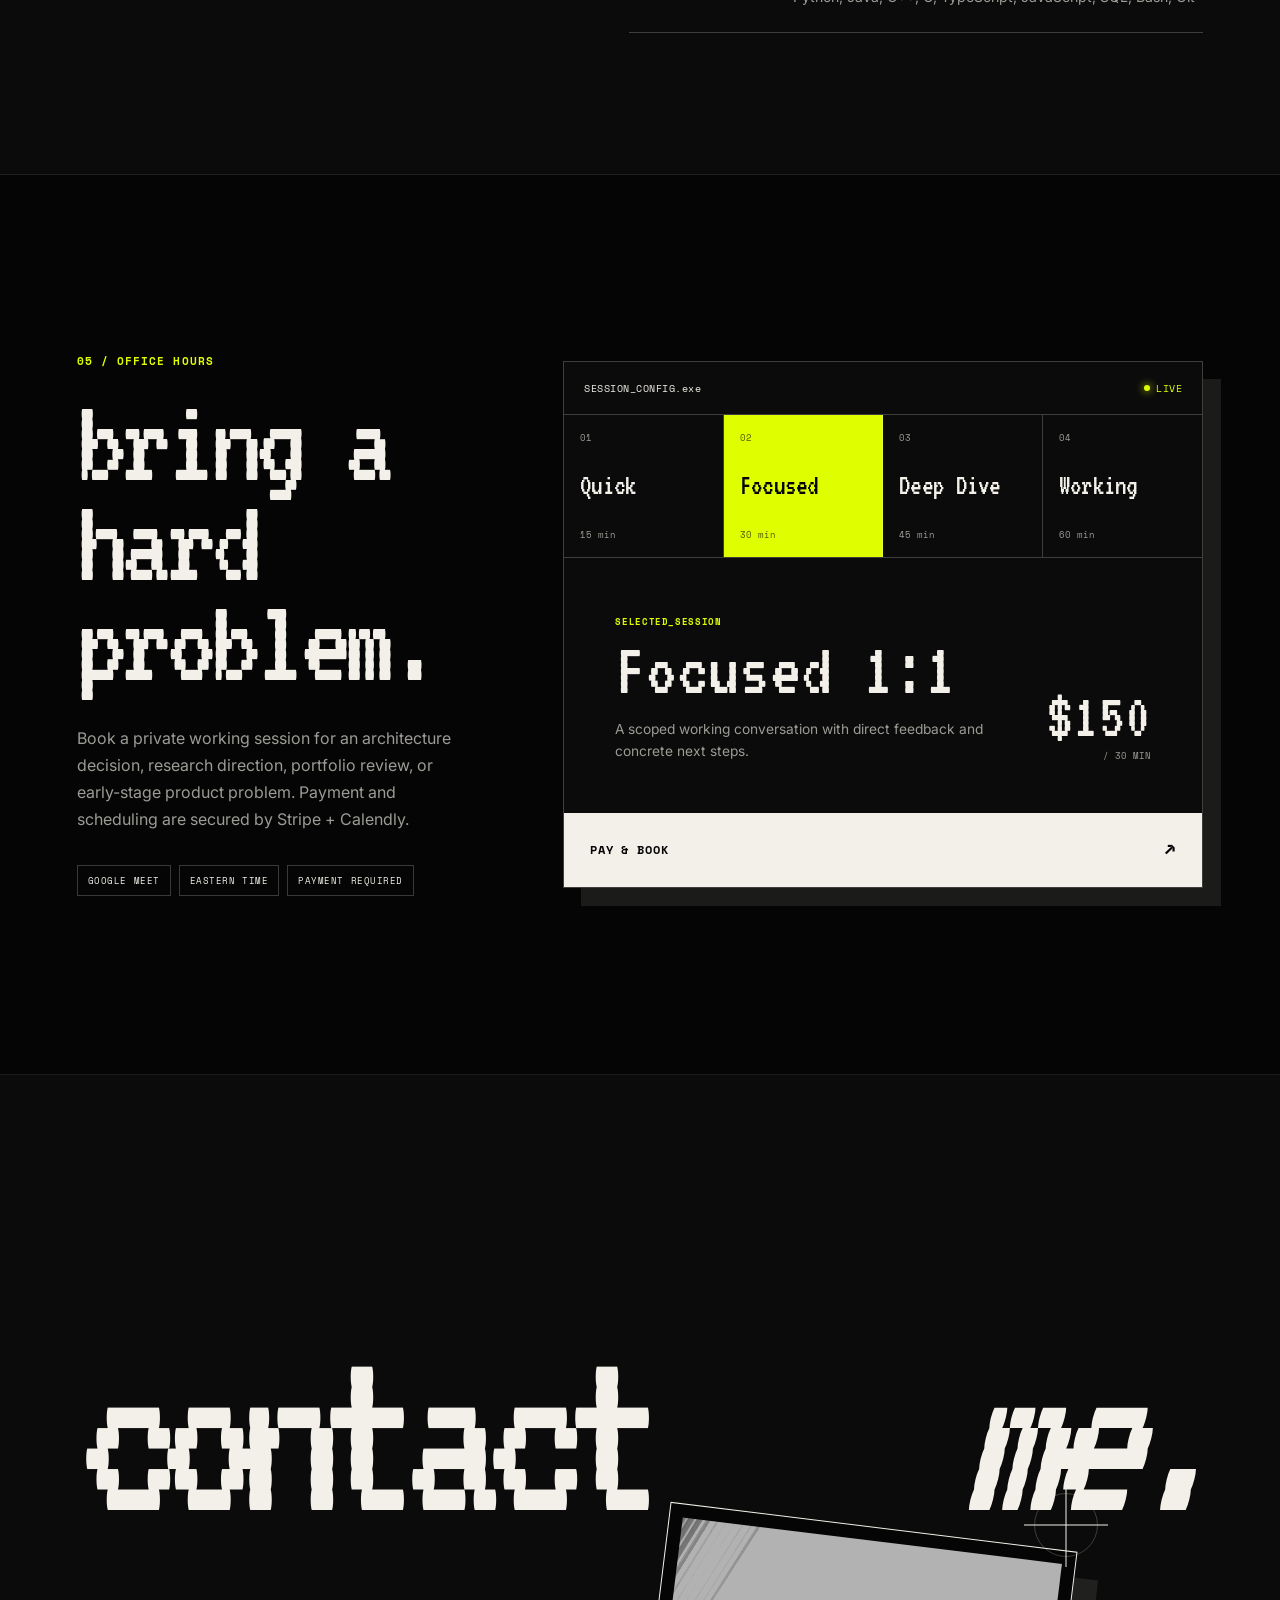
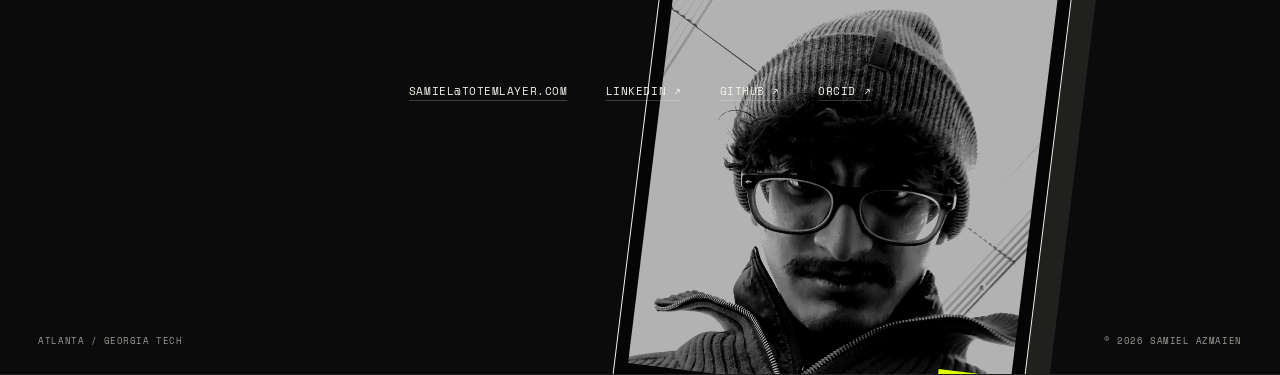
==== commit 89368477: "Update GPU project case study copy" ====
--- a/index.html
+++ b/index.html
@@ -412,24 +412,24 @@
               </div>
             </header>
             <p class="case-study__summary">
-              A predictive memory-controller concept that learns memory-block transitions with a Markov chain, validates them with a neural network, and uses quantization and pruning to keep the predictor lightweight.
+              A predictive memory-controller concept that involves learning block access transitions using a Markov chain, verifying those predictions with a neural network, and applying quantization and pruning techniques to ensure a lightweight predictor.
             </p>
             <div class="case-study__grid">
               <div>
                 <span>My contribution</span>
-                <p>I co-developed the original ISEF research project, designed the predictive-caching methodology and experiments, and later turned the work into a sole-authored journal article. I am also a co-inventor on the granted patent covering the GPU project.</p>
+                <p>I co-developed the ISEF research project, designed the predictive caching approach and experiments, and later I was the sole author of the journal article based on that work. I'm also a co-inventor of the patent for the GPU project.</p>
               </div>
               <div>
                 <span>The hard part</span>
-                <p>A predictor can erase its own benefit if inference and memory overhead are too high. I had to treat model compression, prediction quality, and transfer latency as one systems problem rather than separate metrics.</p>
+                <p>A predictor may end up negating its own advantage if inference cost and memory cost are too high. Thus, I had to take model compression, prediction accuracy, and transfer time as one systems issue rather than three different performance metrics.</p>
               </div>
               <div>
                 <span>What I learned</span>
-                <p>Systems research is only persuasive when the benchmark, simulator assumptions, and available artifacts are stated plainly. The public repository therefore distinguishes the publication record from a complete reproduction package.</p>
-              </div>
-              <div>
-                <span>Result / traction</span>
-                <p>The paper reports an 85% L1 cache hit rate, 40% lower memory overhead, and 25% faster data transfer. It was published in IJSCE in January 2026, grew from a Regeneron ISEF project, and resulted in a granted patent.</p>
+                <p>A system's contribution is convincing only if the benchmark and simulation assumptions and the artifact set are clearly laid out. Thus, the public repository distinguishes between the publication record and reproducibility package.</p>
+              </div>
+              <div>
+                <span>Result / status</span>
+                <p>The paper claims 85% L1 cache hit rate, 40% reduction in memory cost, and 25% improvement in data transfer rate. The work was presented at the Georgia Science and Engineering Fair where it placed first place for all categories and placed as a finalist in Regeneron ISEF. It was published in IJSCE in January 2026 and resulted in a granted patent.</p>
               </div>
             </div>
             <ul class="case-study__stack" aria-label="GPU predictive caching technologies">
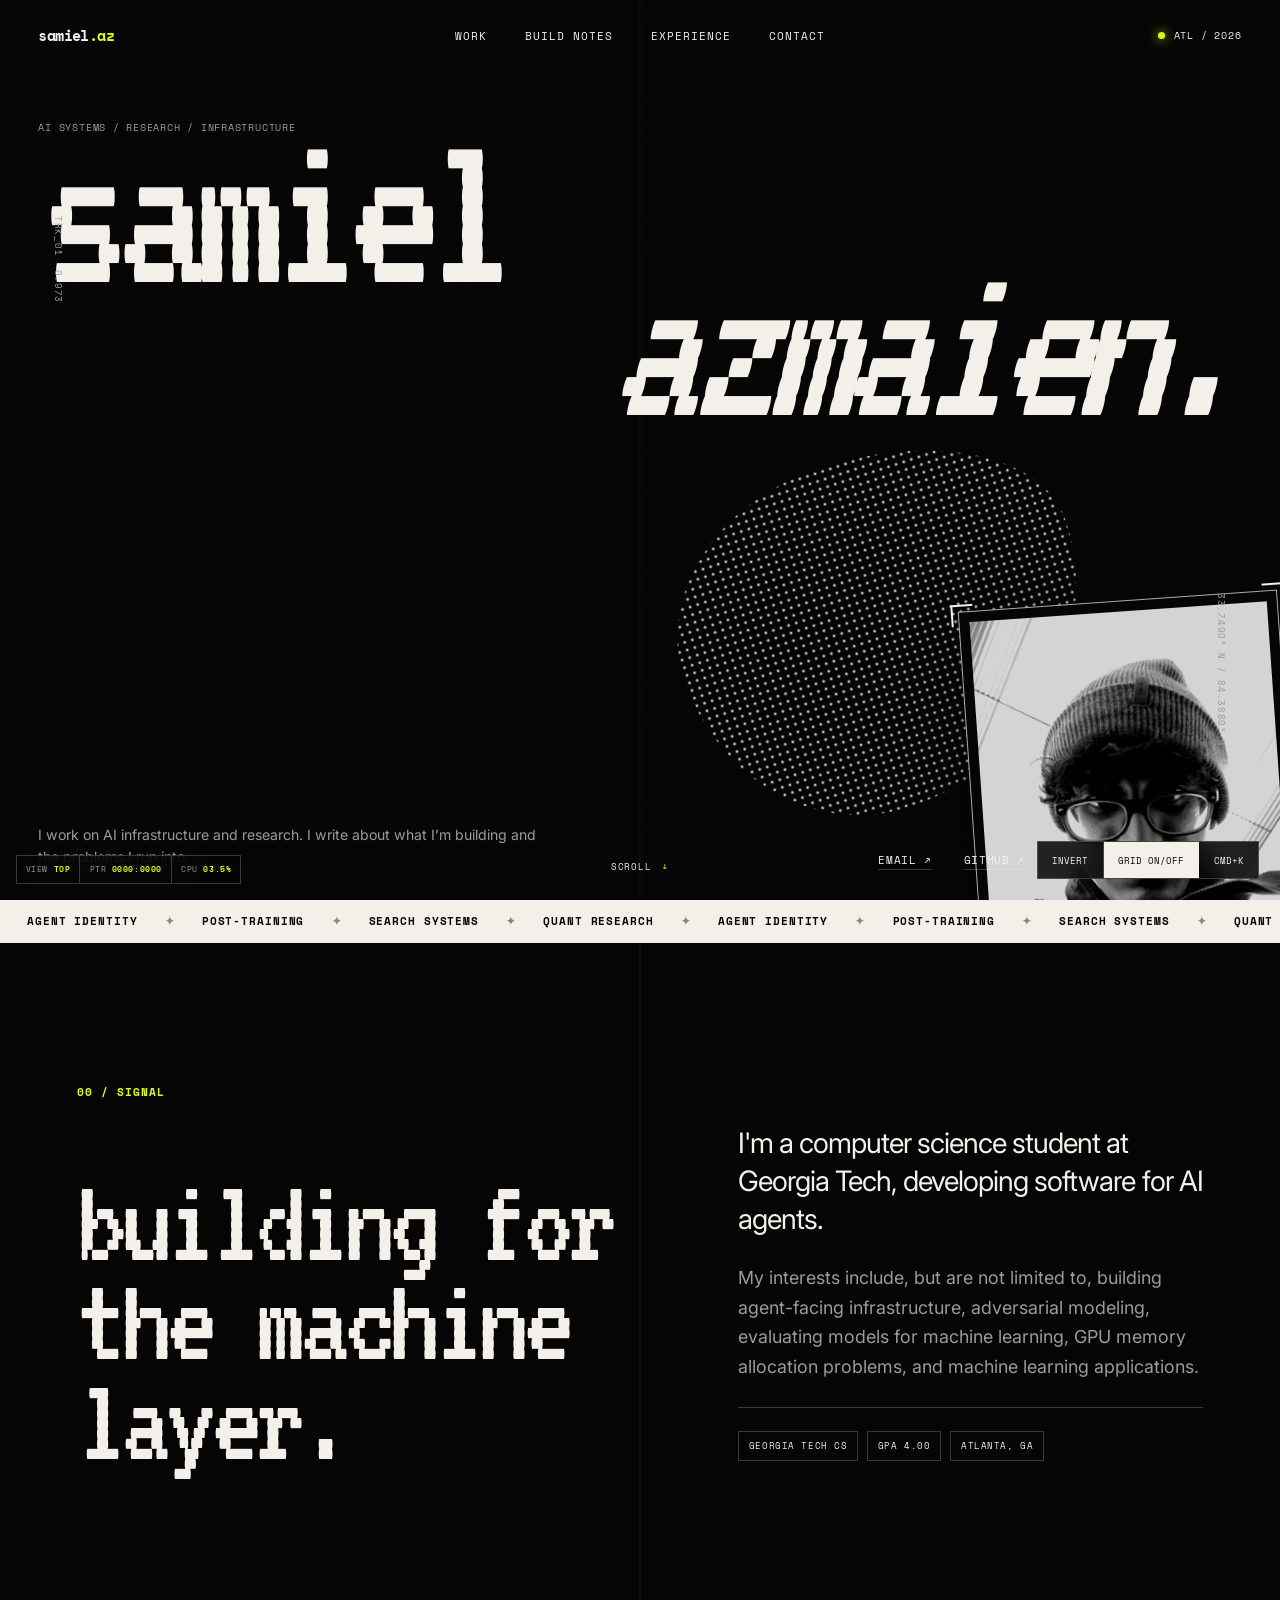
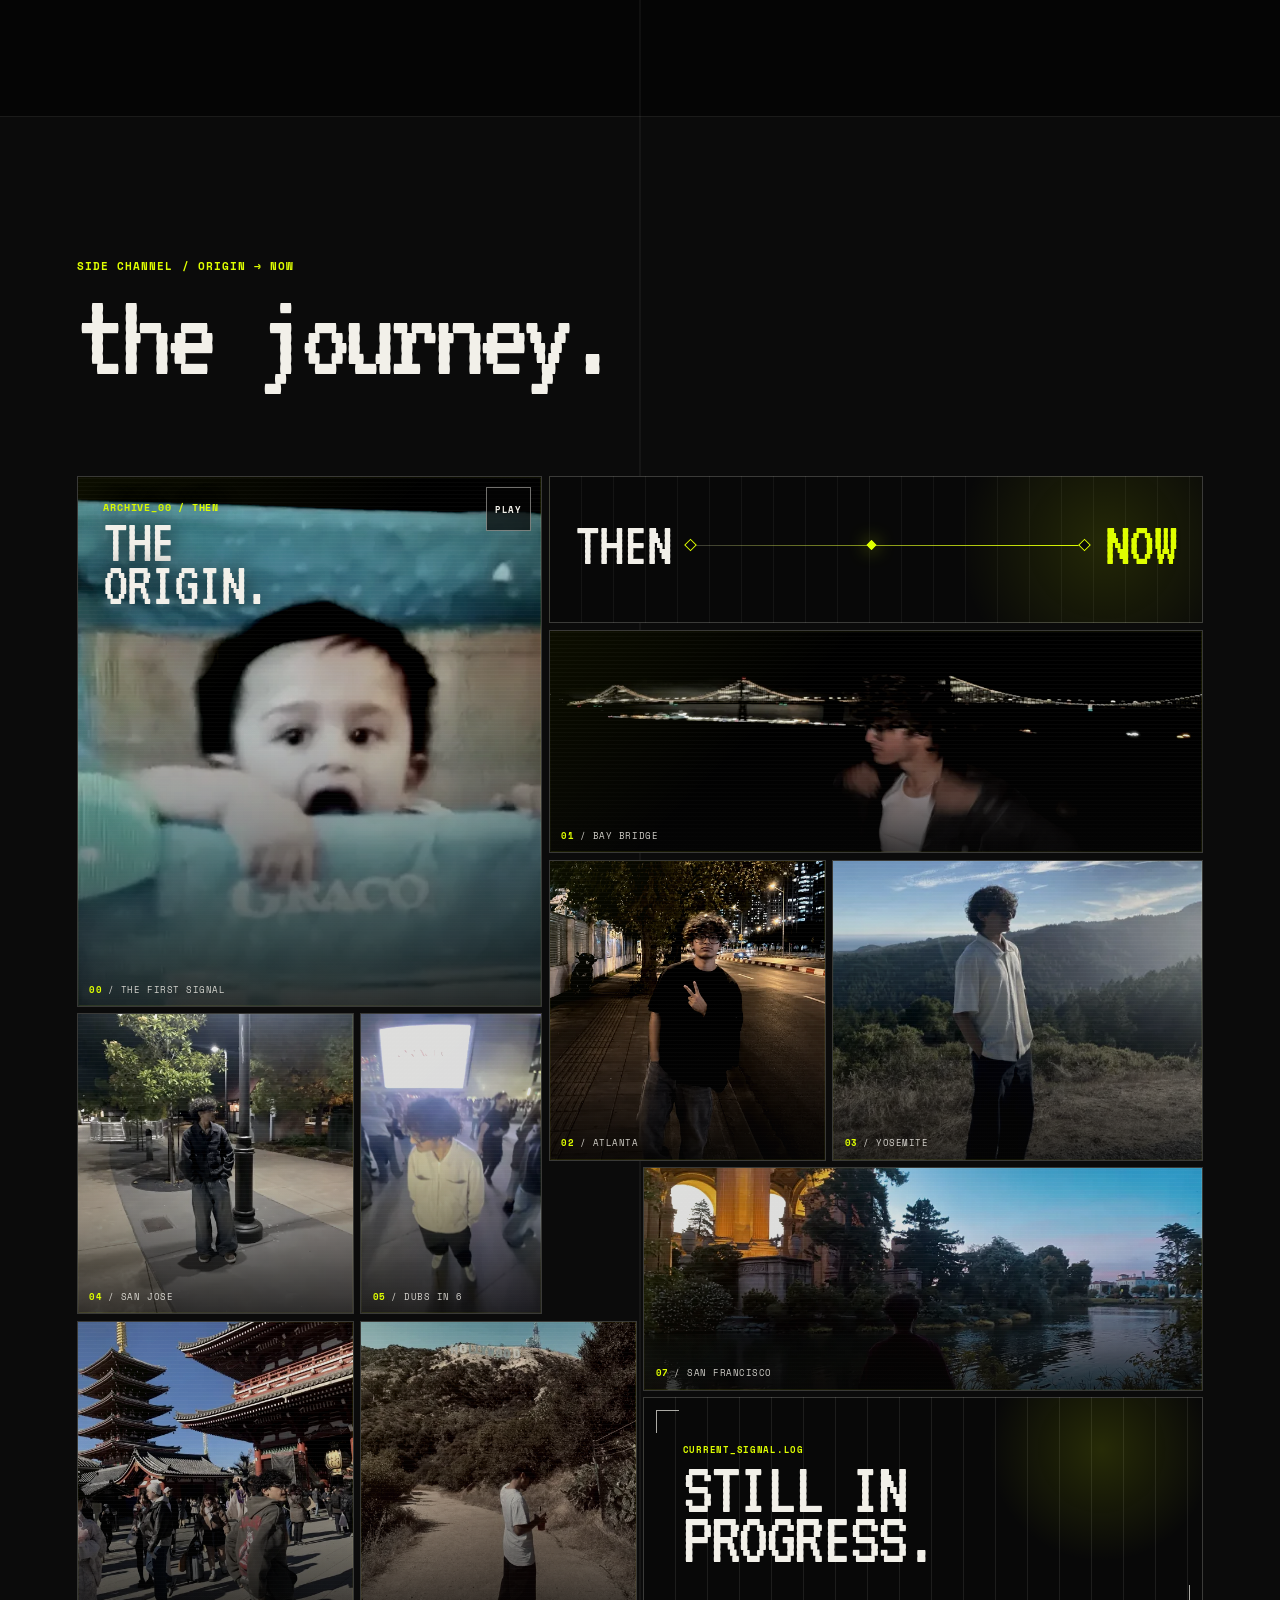
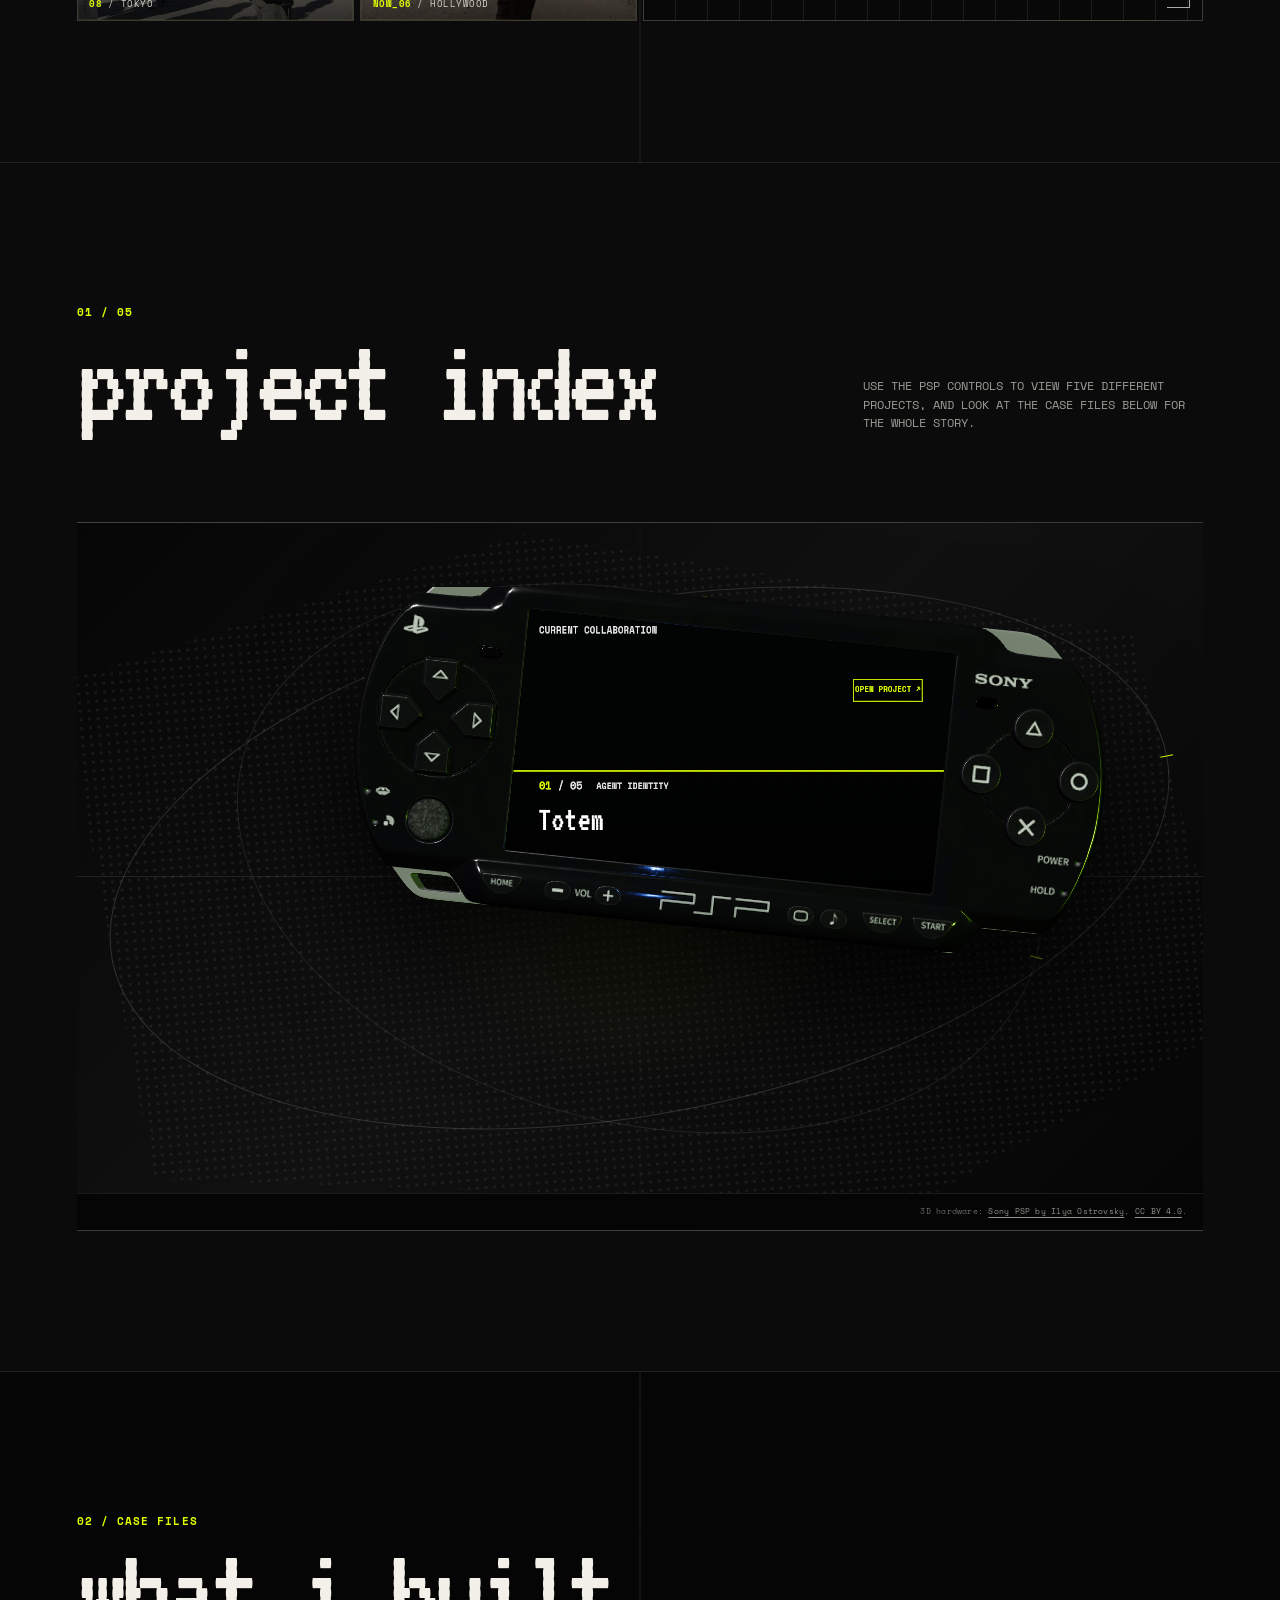
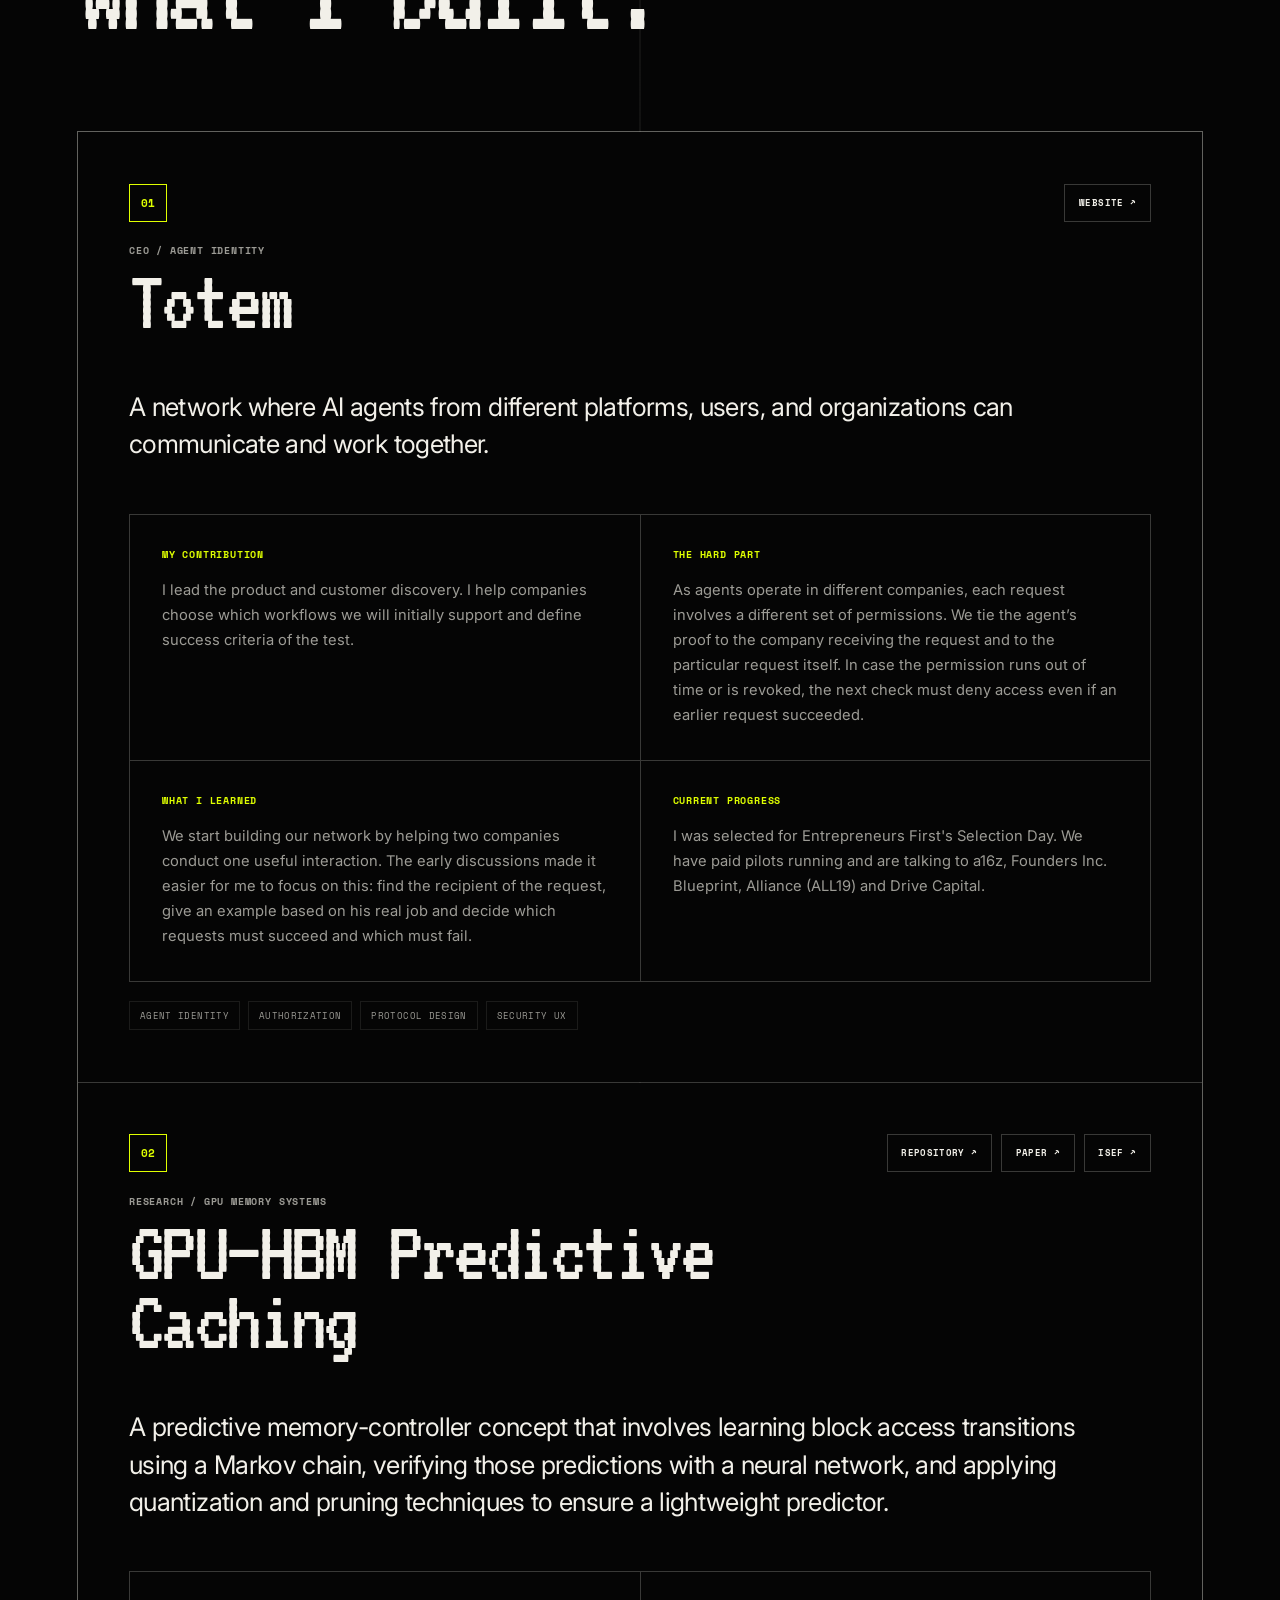
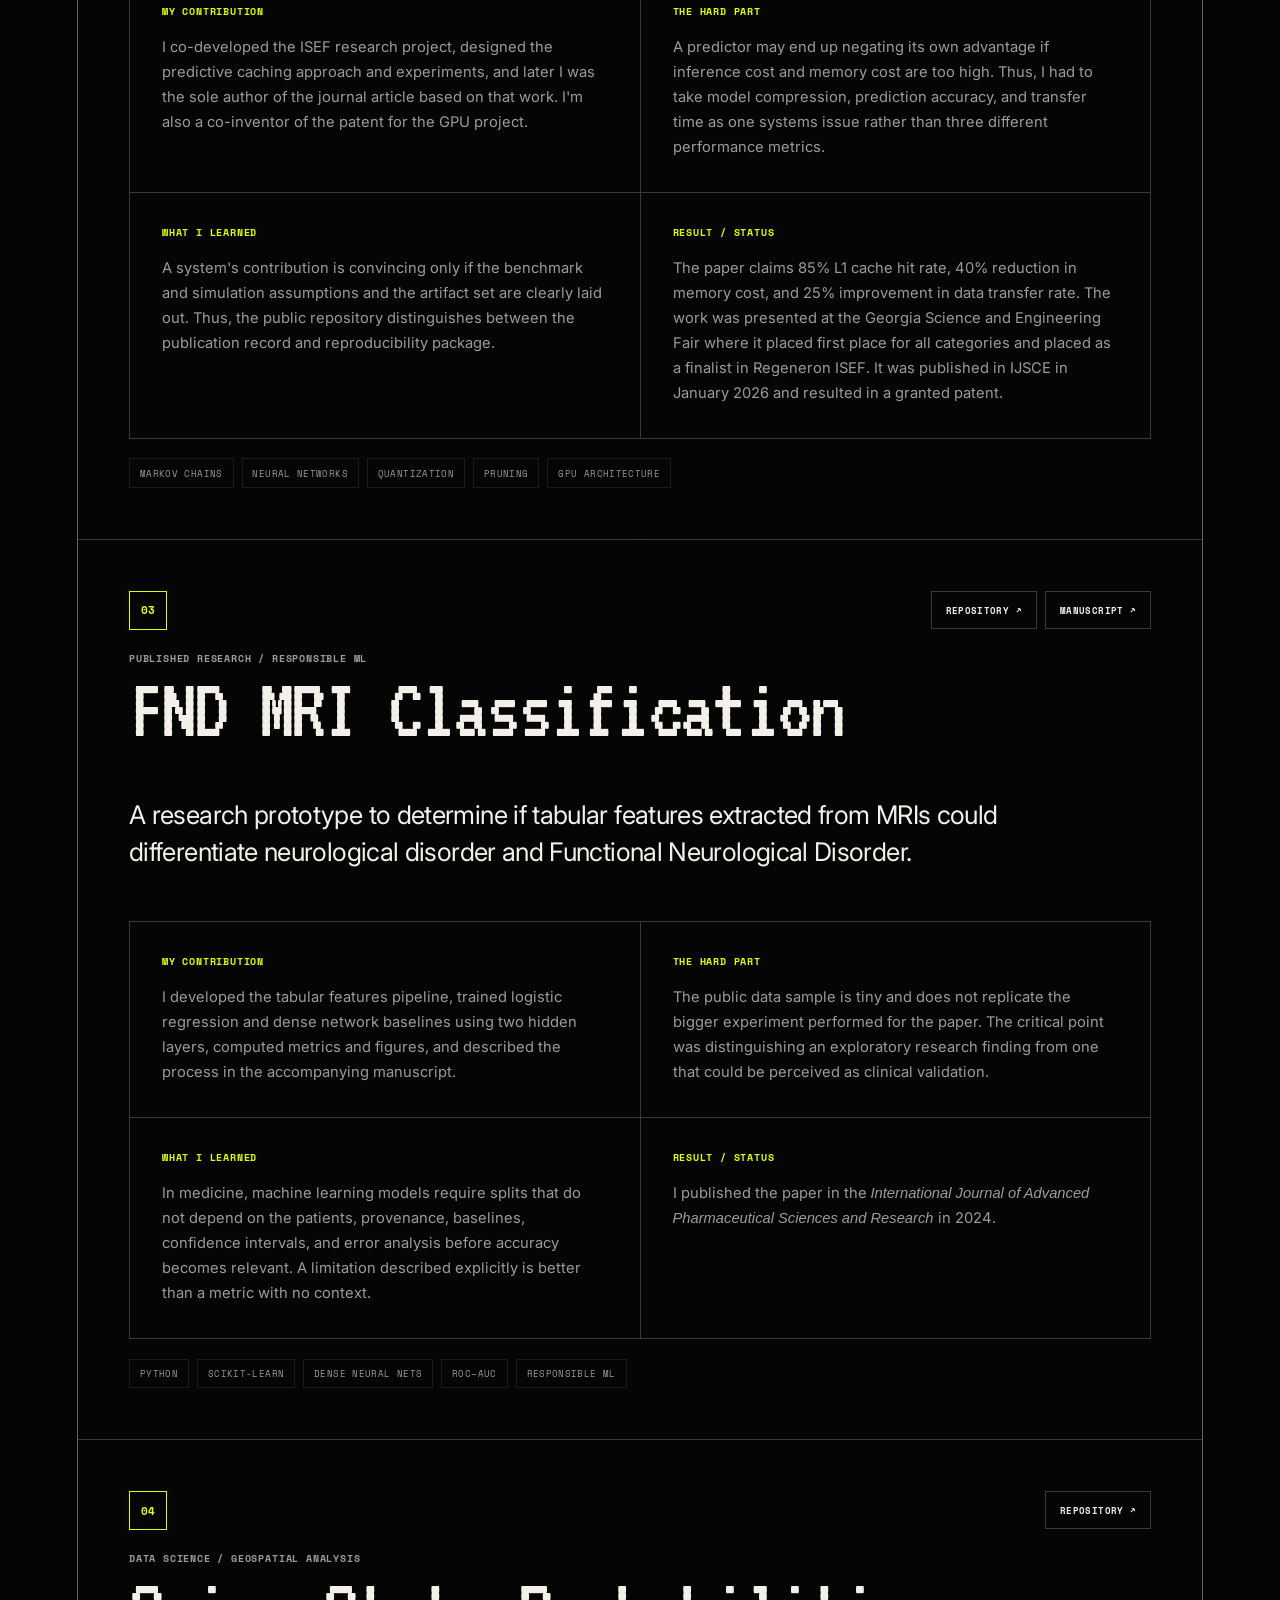
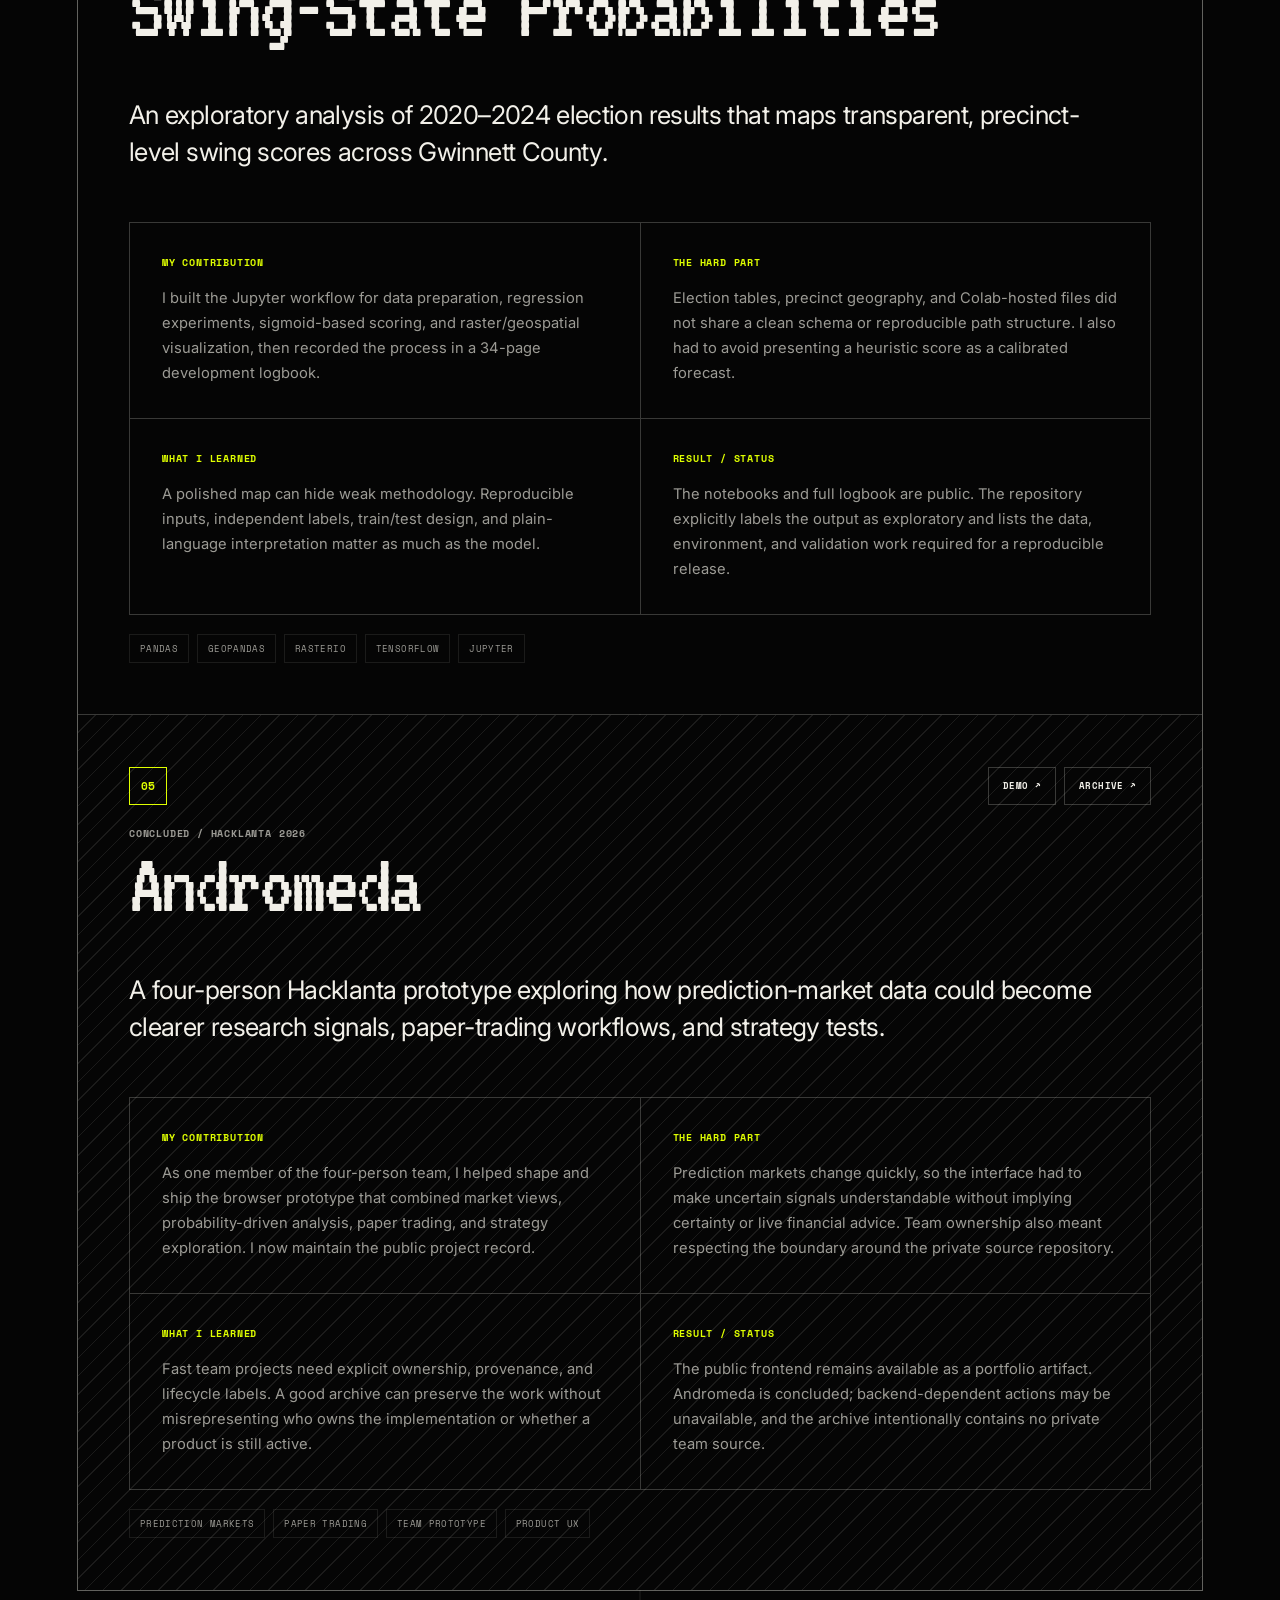
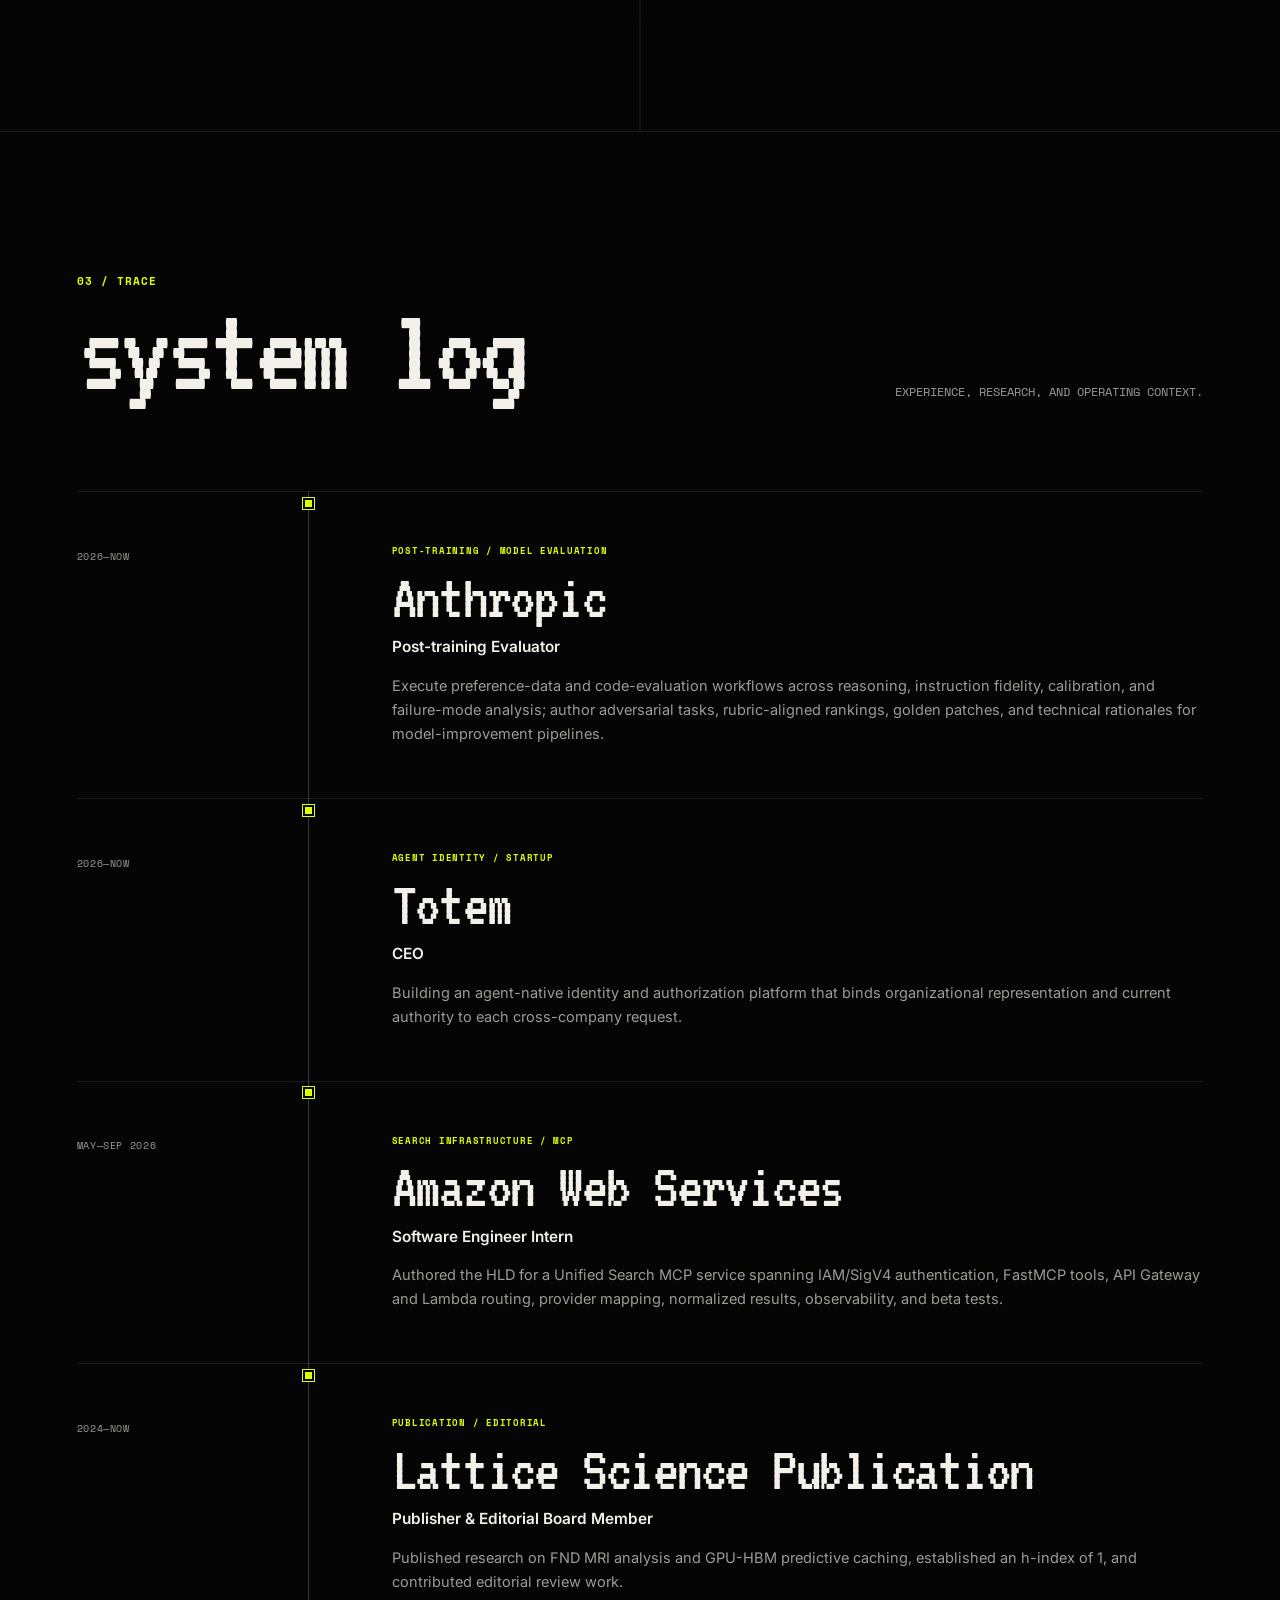
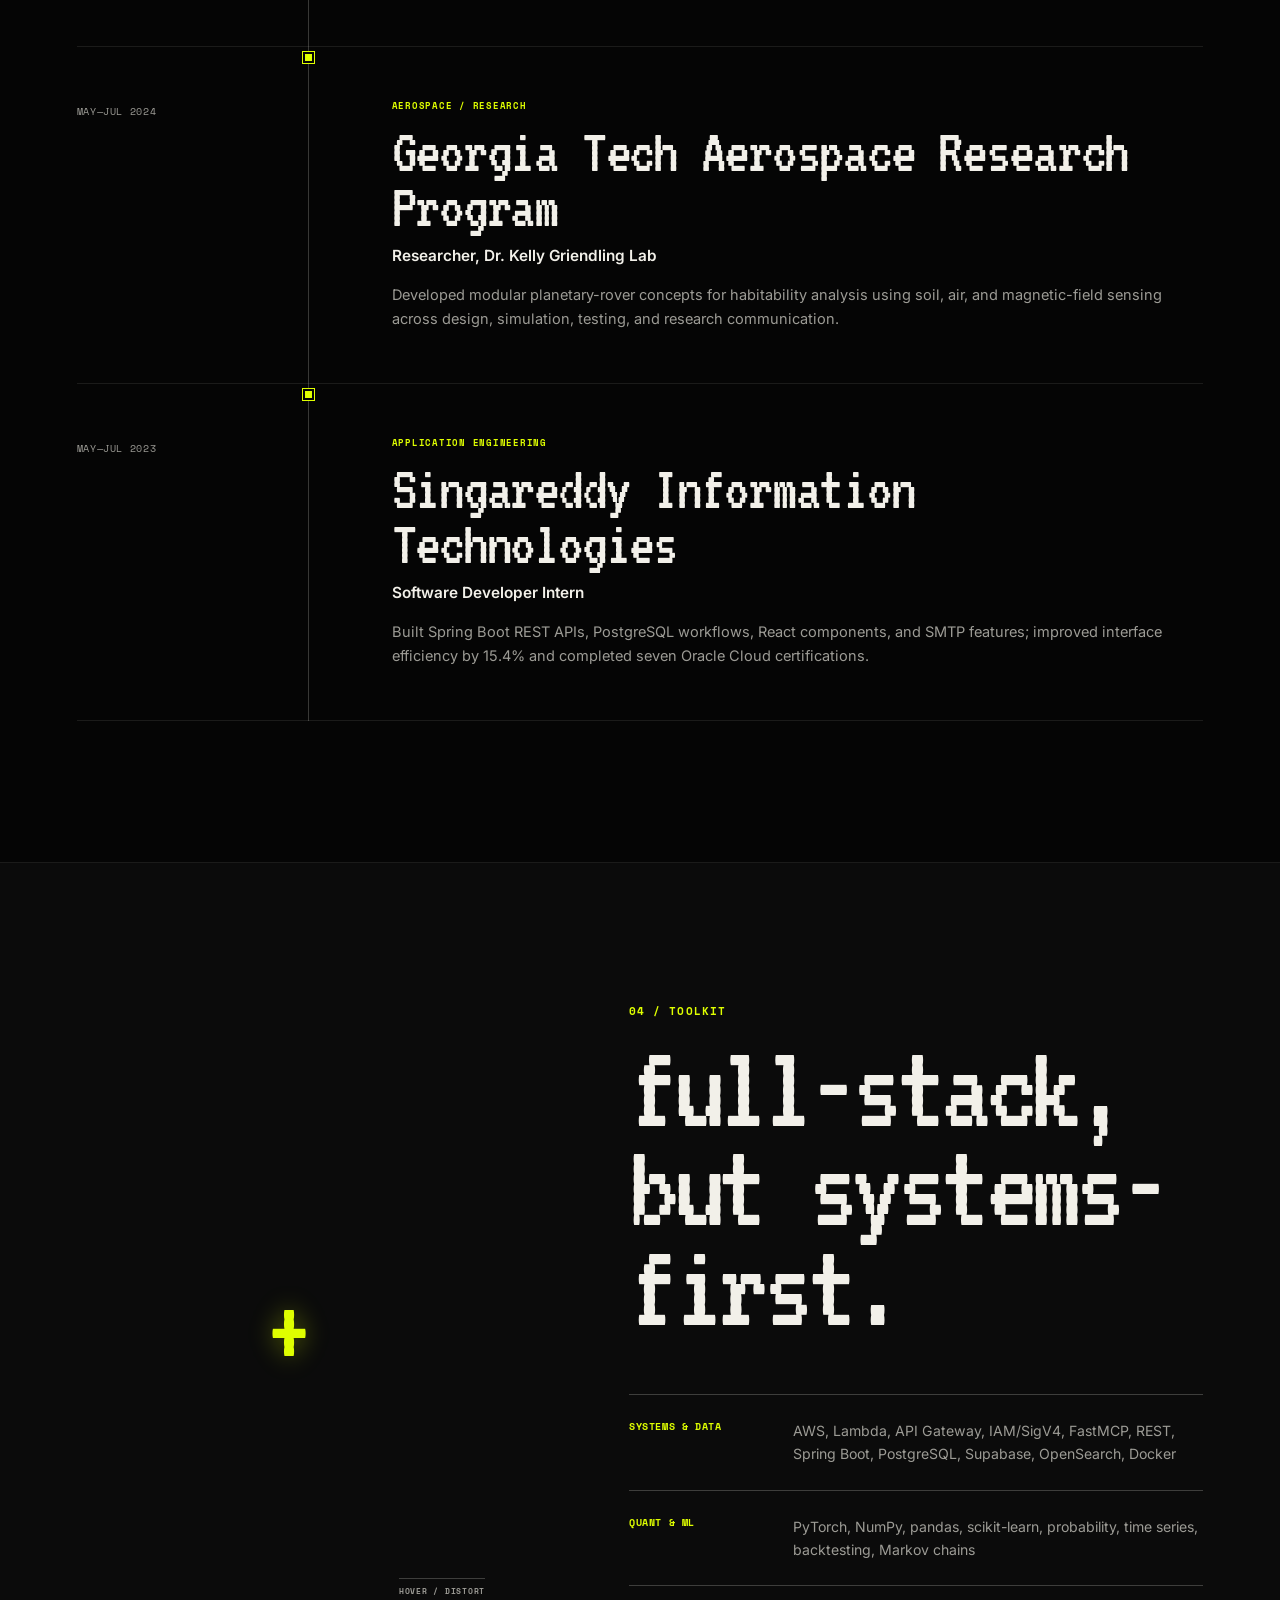
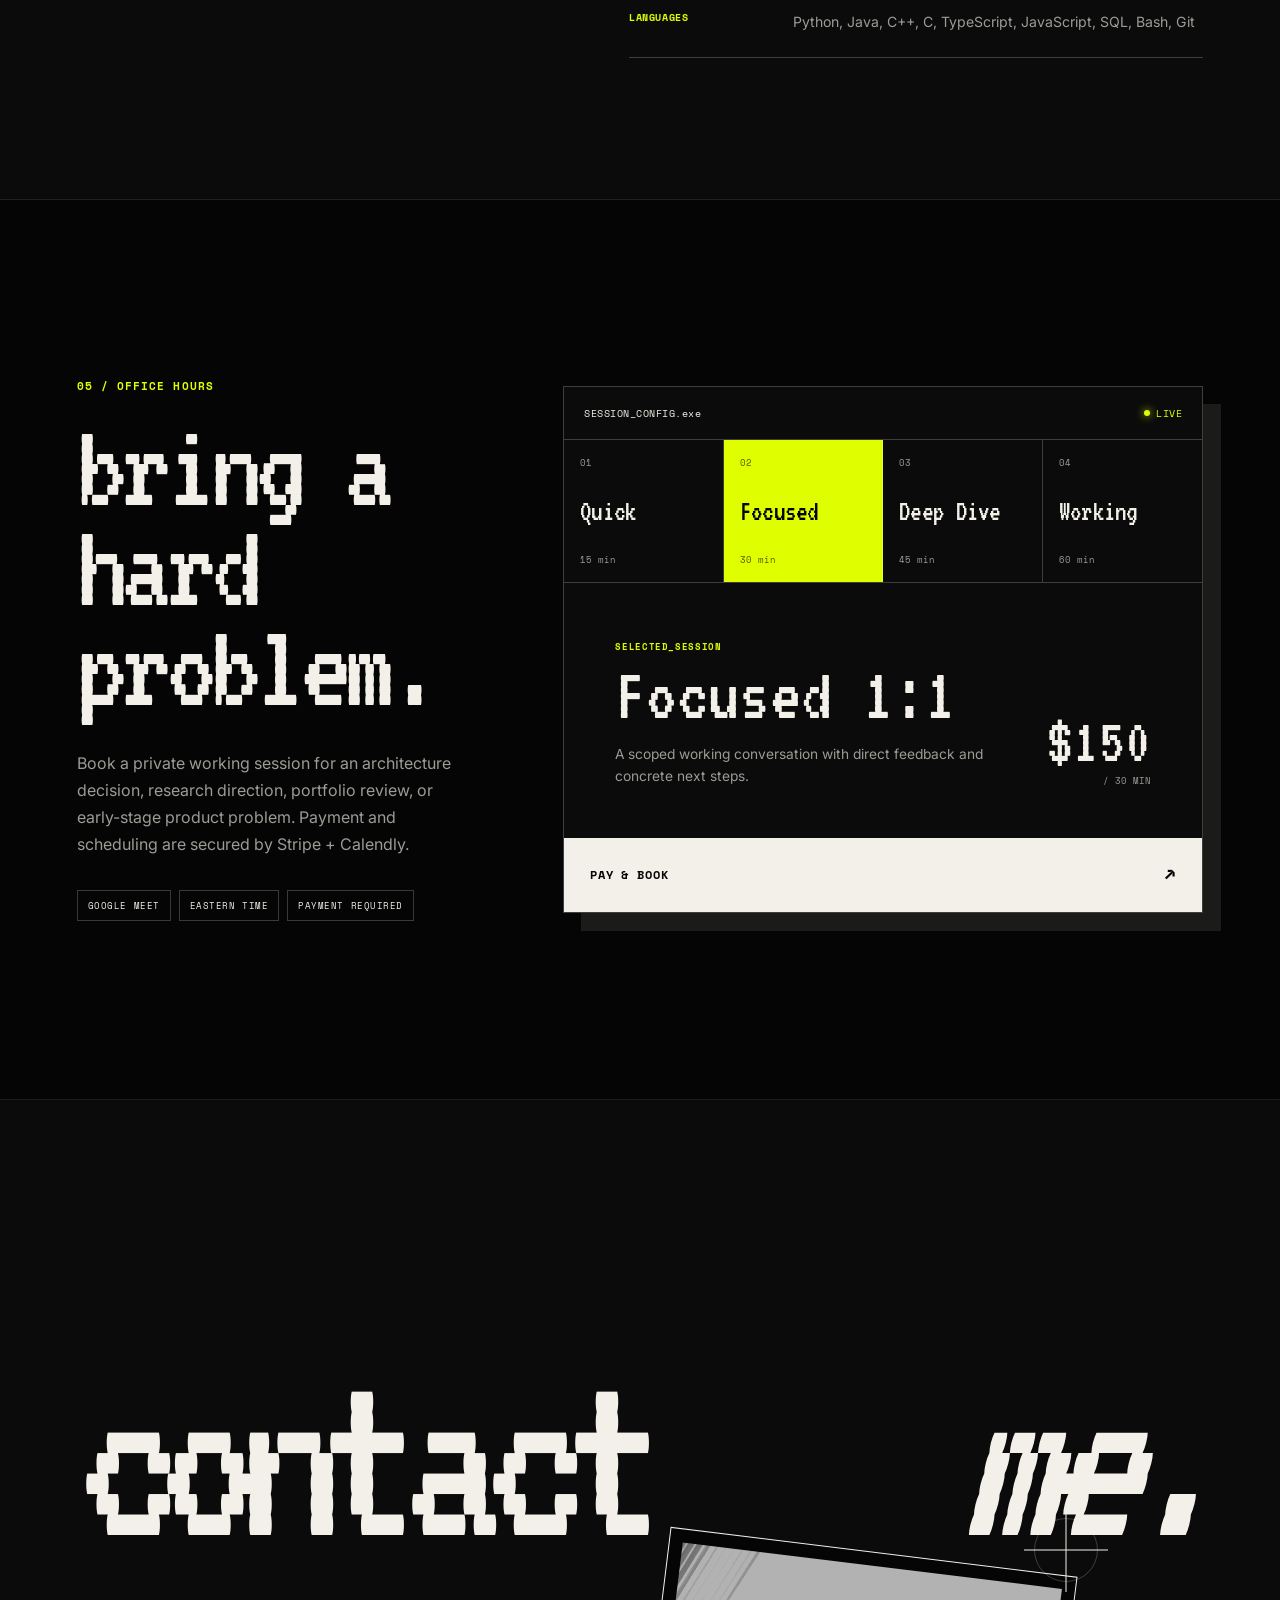
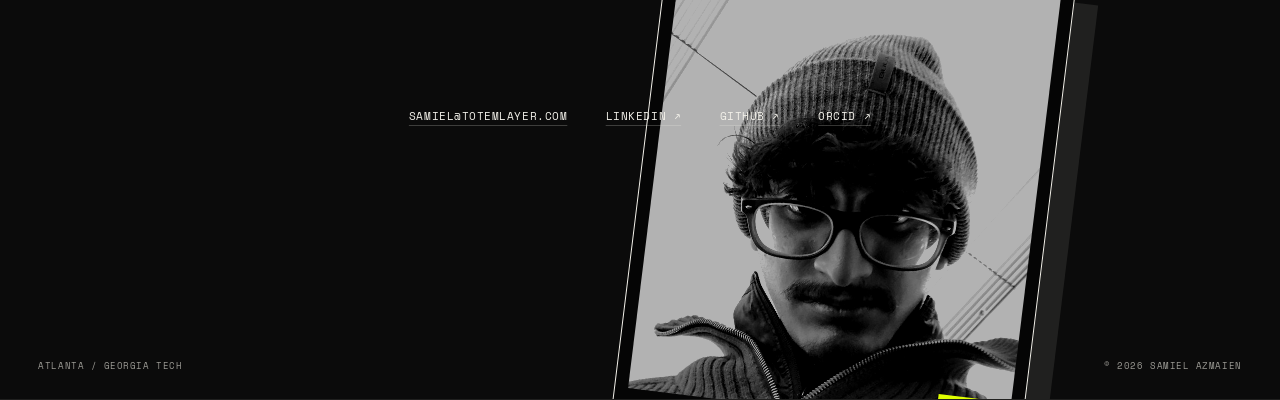
==== commit f8f6db47: "Update FND research case study copy" ====
--- a/index.html
+++ b/index.html
@@ -450,24 +450,24 @@
               </div>
             </header>
             <p class="case-study__summary">
-              A research prototype testing whether tabular MRI-derived quality metrics could help distinguish neurological-disorder and Functional Neurological Disorder cases.
+              A research prototype to determine if tabular features extracted from MRIs could differentiate neurological disorder and Functional Neurological Disorder.
             </p>
             <div class="case-study__grid">
               <div>
                 <span>My contribution</span>
-                <p>I prepared and standardized the tabular feature pipeline, trained logistic-regression and two-hidden-layer dense-network baselines, generated classification metrics and plots, and documented the work in the accompanying manuscript.</p>
+                <p>I developed the tabular features pipeline, trained logistic regression and dense network baselines using two hidden layers, computed metrics and figures, and described the process in the accompanying manuscript.</p>
               </div>
               <div>
                 <span>The hard part</span>
-                <p>The public sample is extremely small and does not reproduce the larger experiment described in the paper. The key challenge became separating an exploratory research result from a claim that could be interpreted as clinical validation.</p>
+                <p>The public data sample is tiny and does not replicate the bigger experiment performed for the paper. The critical point was distinguishing an exploratory research finding from one that could be perceived as clinical validation.</p>
               </div>
               <div>
                 <span>What I learned</span>
-                <p>Medical ML needs patient-independent splits, provenance, calibrated baselines, confidence intervals, and error analysis before accuracy is meaningful. A limitation stated clearly is more useful than a headline metric without context.</p>
+                <p>In medicine, machine learning models require splits that do not depend on the patients, provenance, baselines, confidence intervals, and error analysis before accuracy becomes relevant. A limitation described explicitly is better than a metric with no context.</p>
               </div>
               <div>
                 <span>Result / status</span>
-                <p>The manuscript and code are public, but the project is labeled research-only—not a medical device or diagnostic tool. The repository documents which results are and are not reproducible from the released sample.</p>
+                <p>I published the paper in the <em>International Journal of Advanced Pharmaceutical Sciences and Research</em> in 2024.</p>
               </div>
             </div>
             <ul class="case-study__stack" aria-label="FND research technologies">
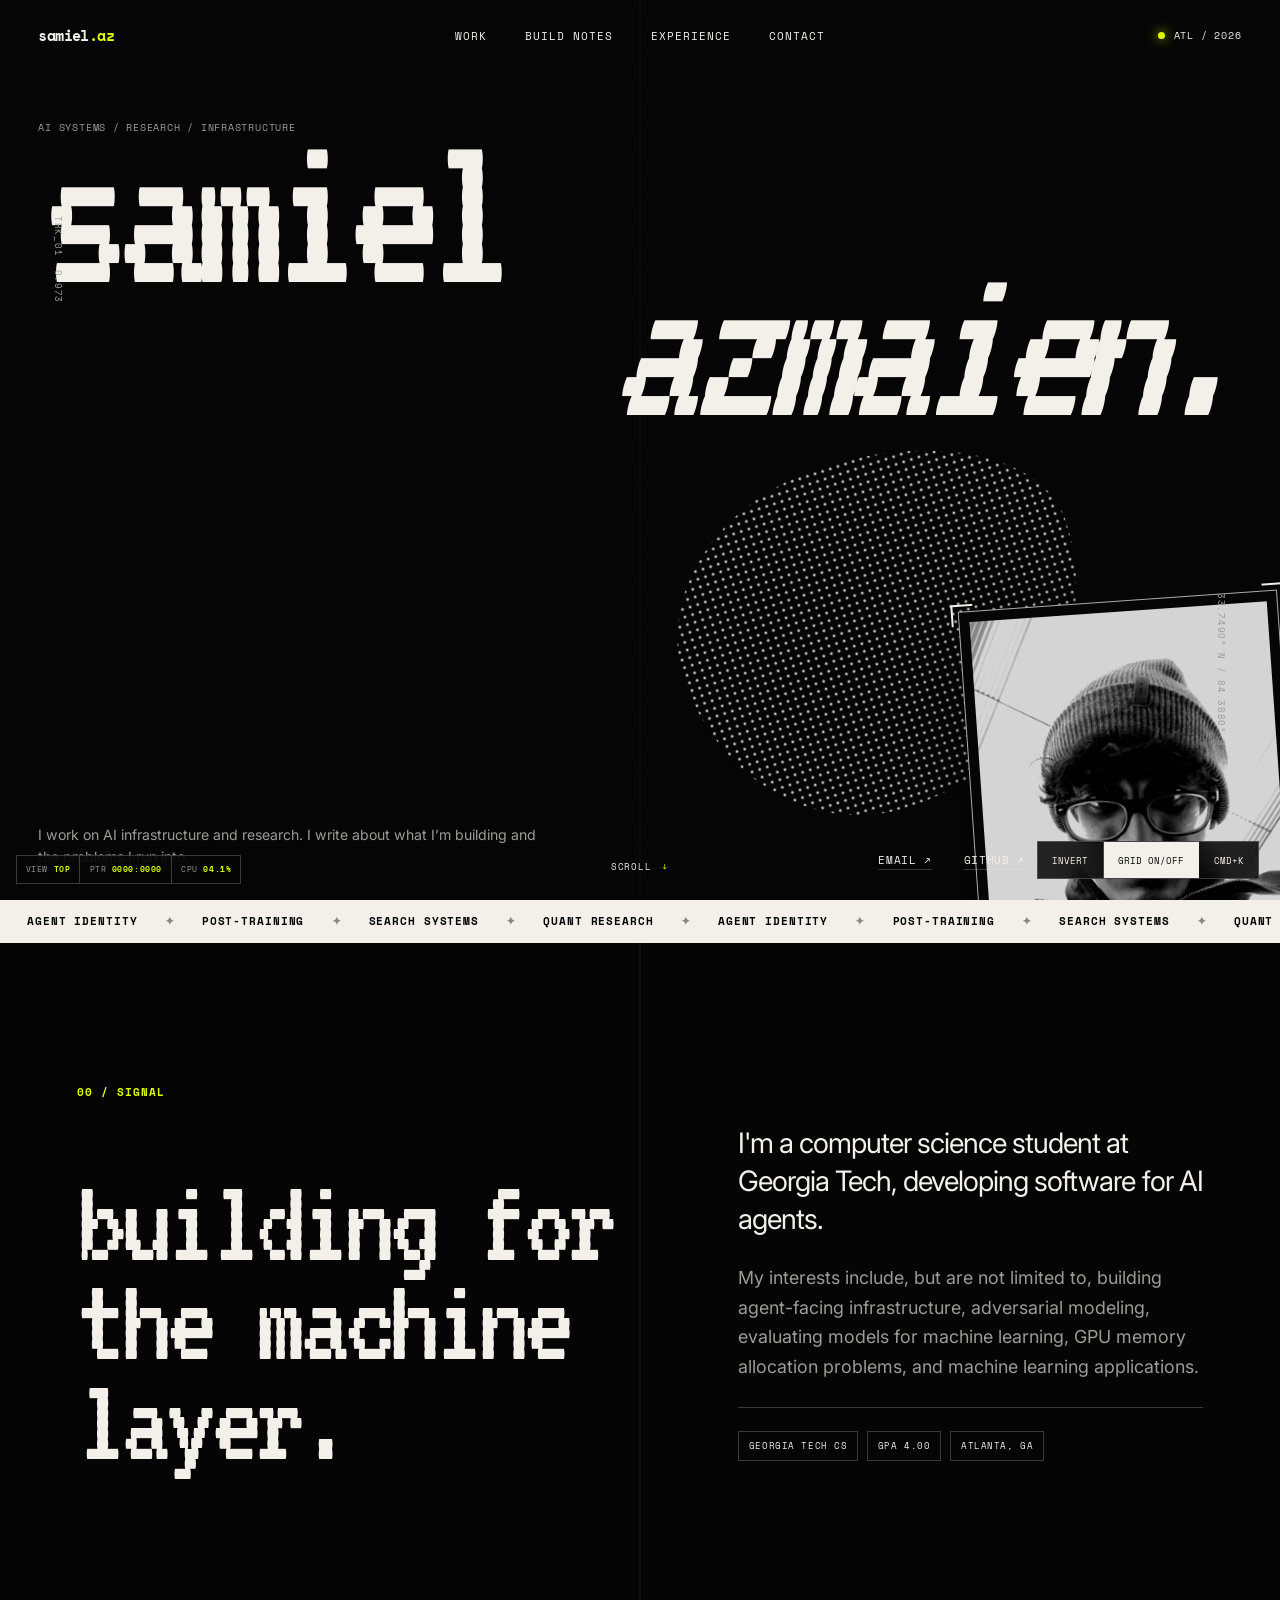
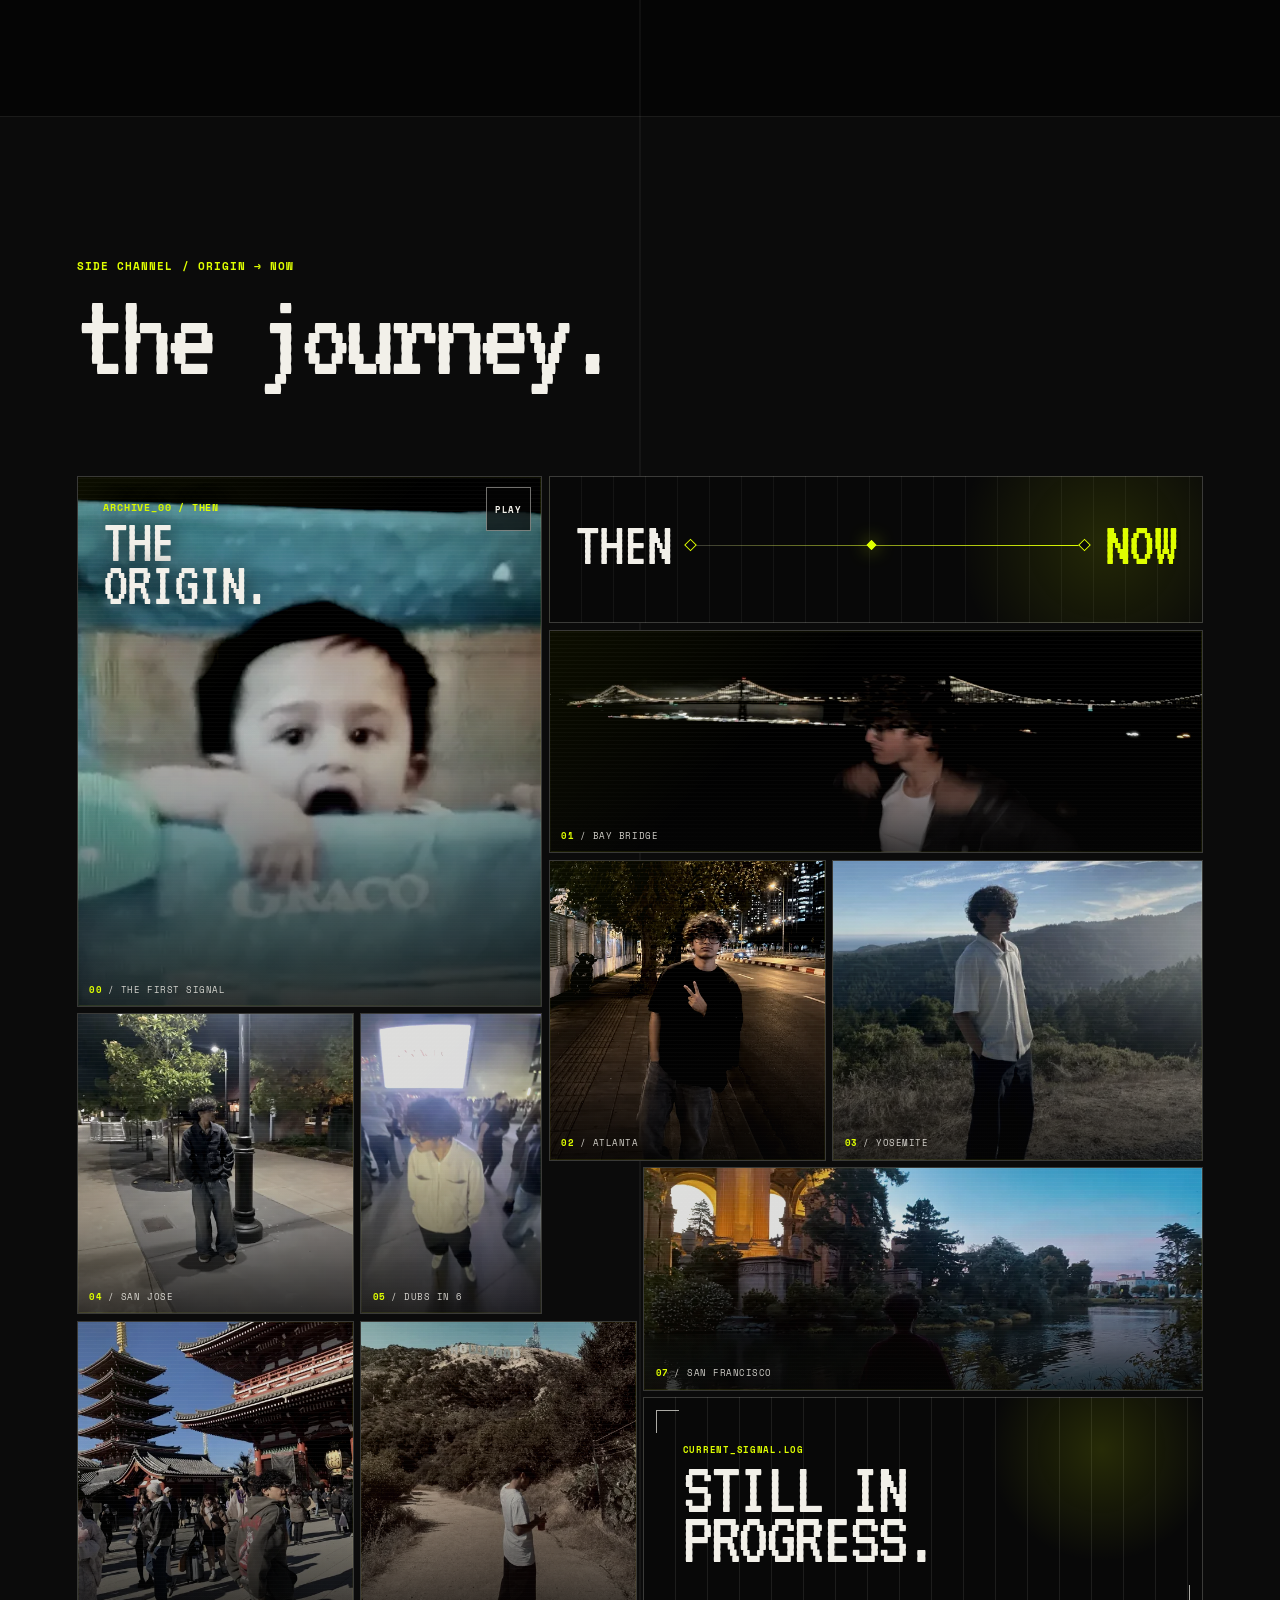
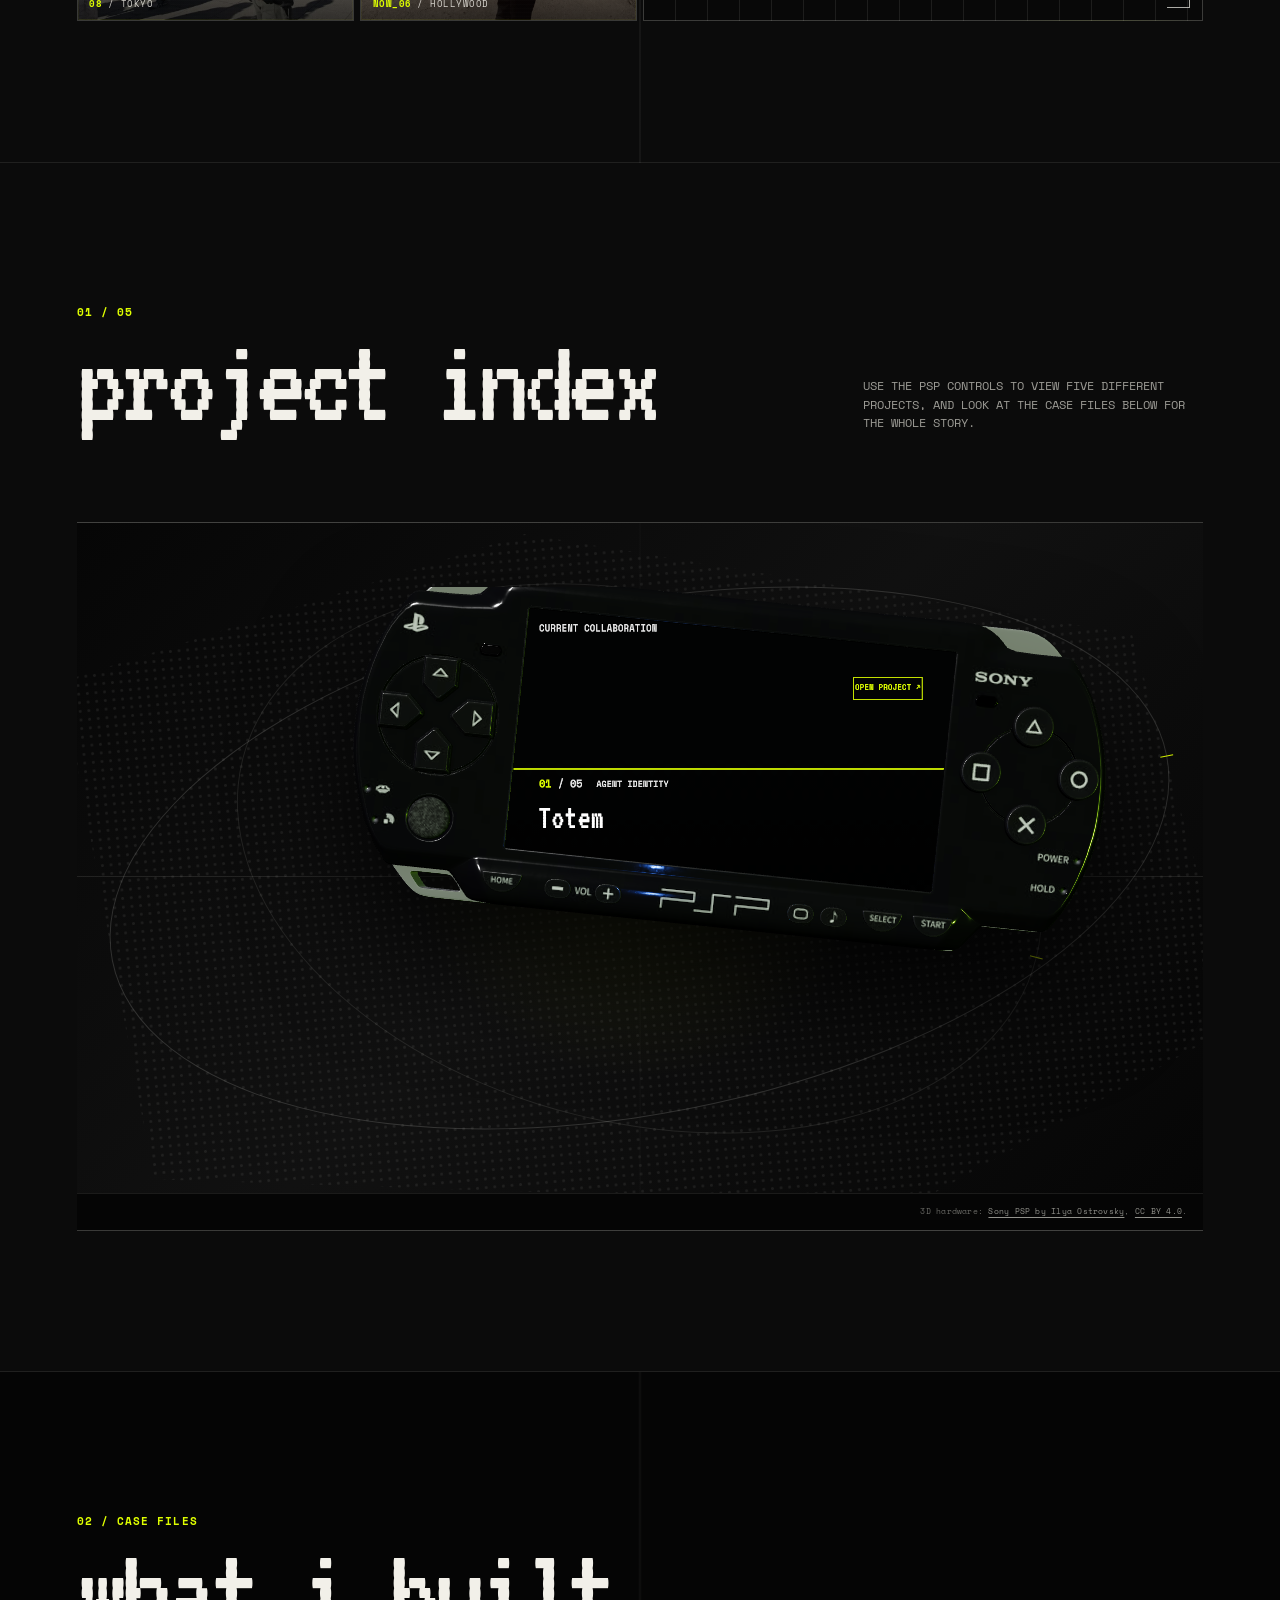
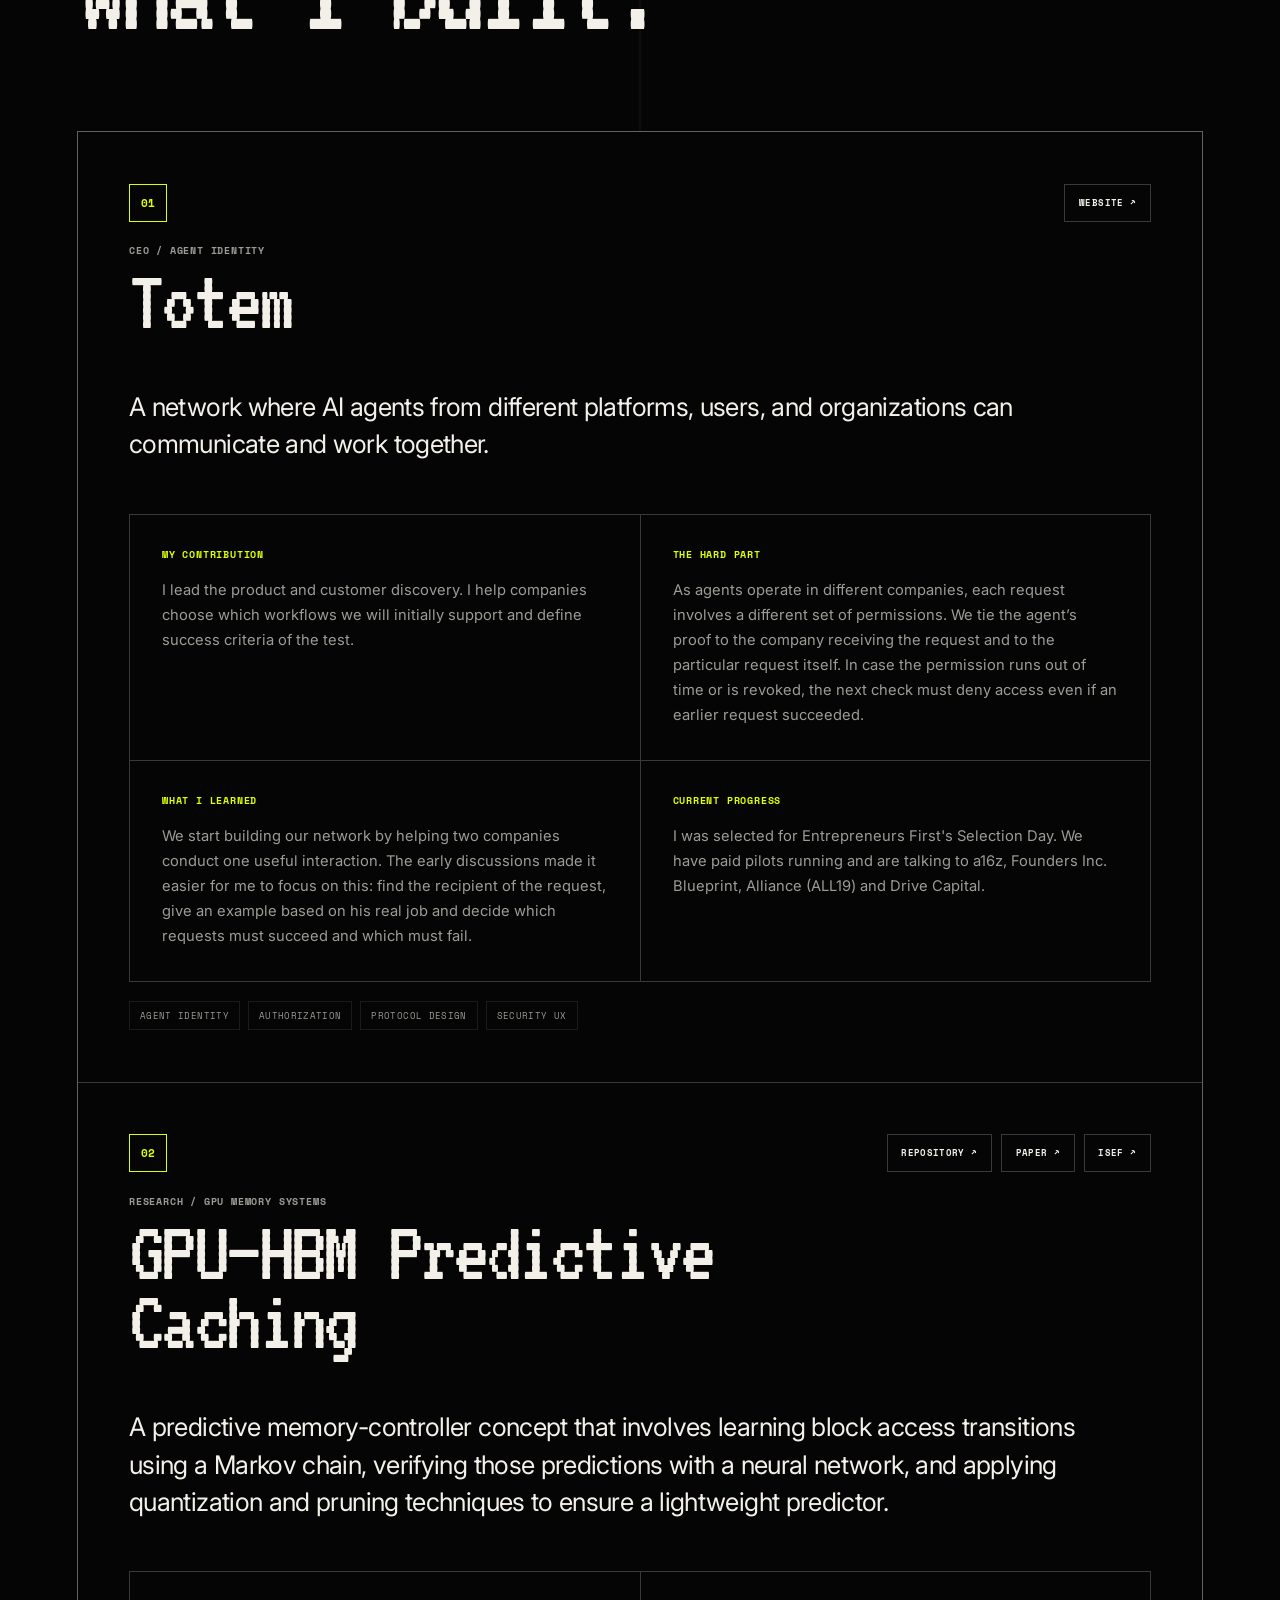
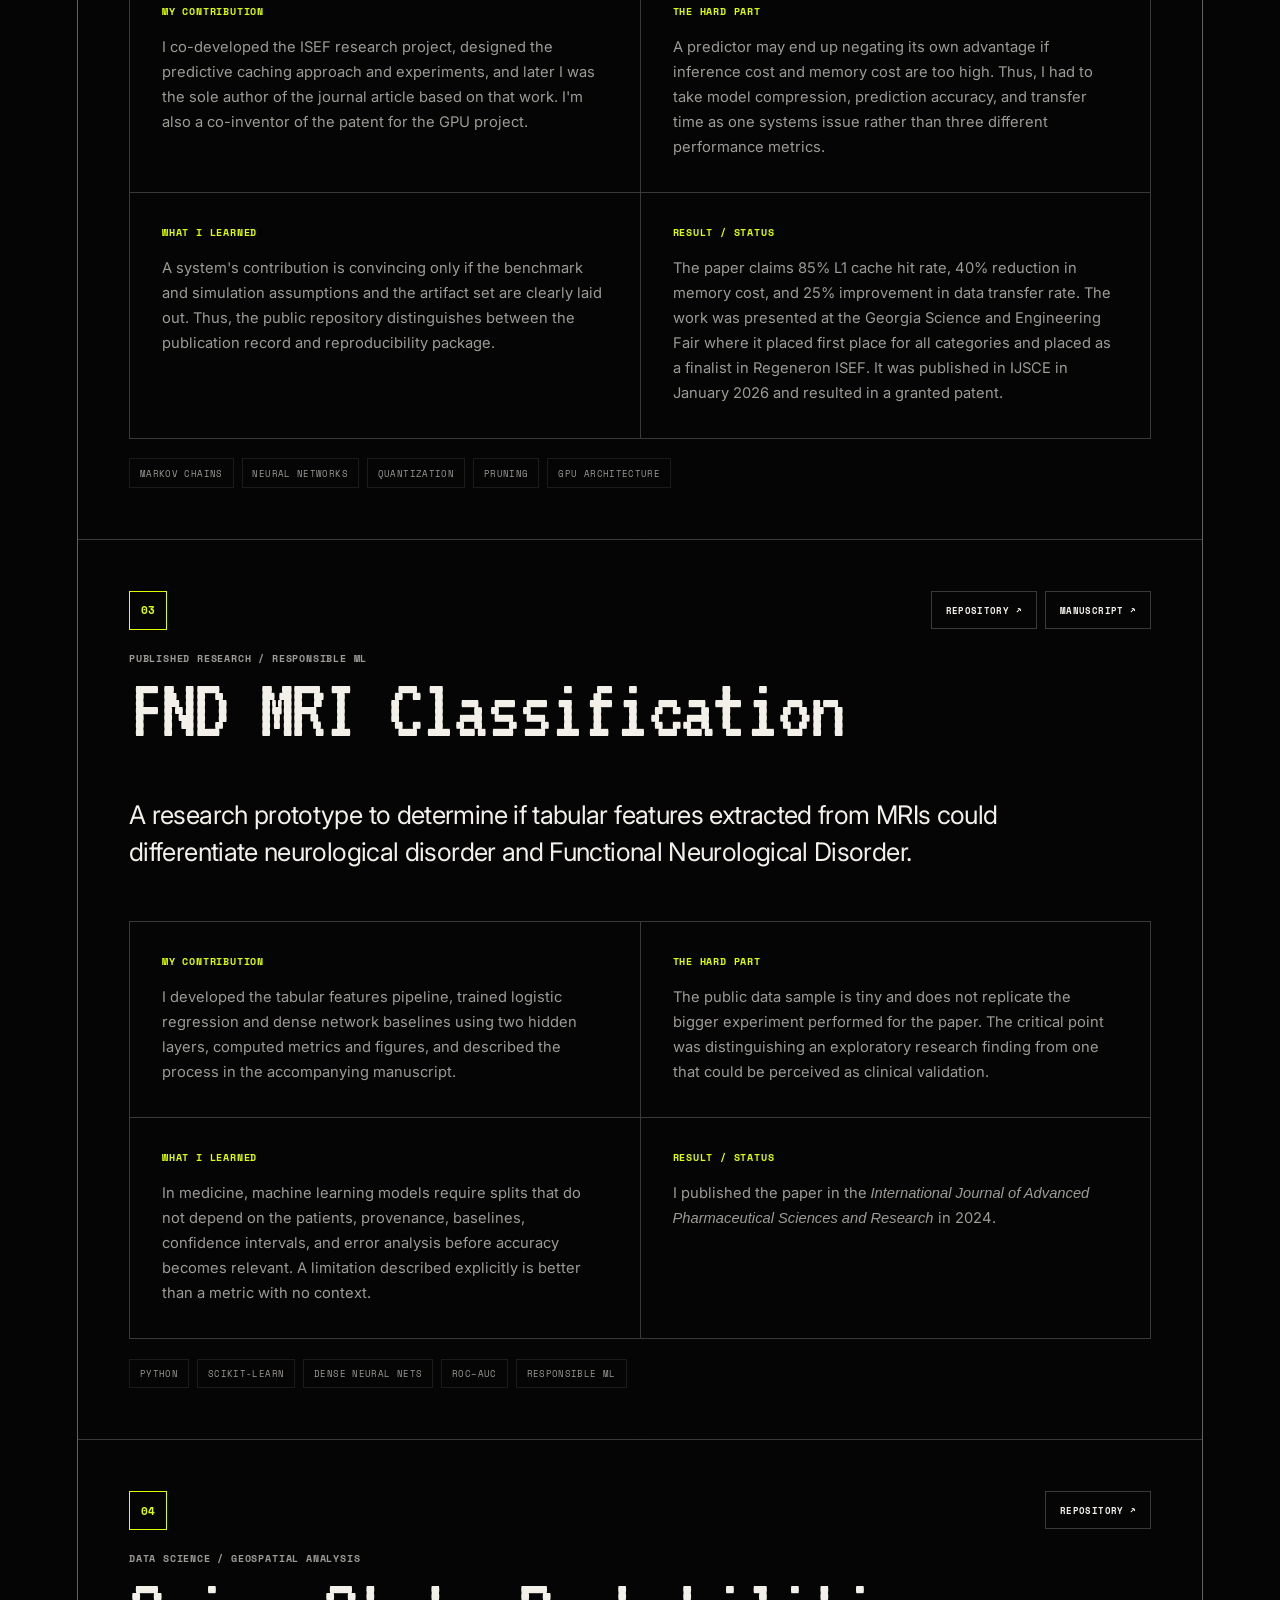
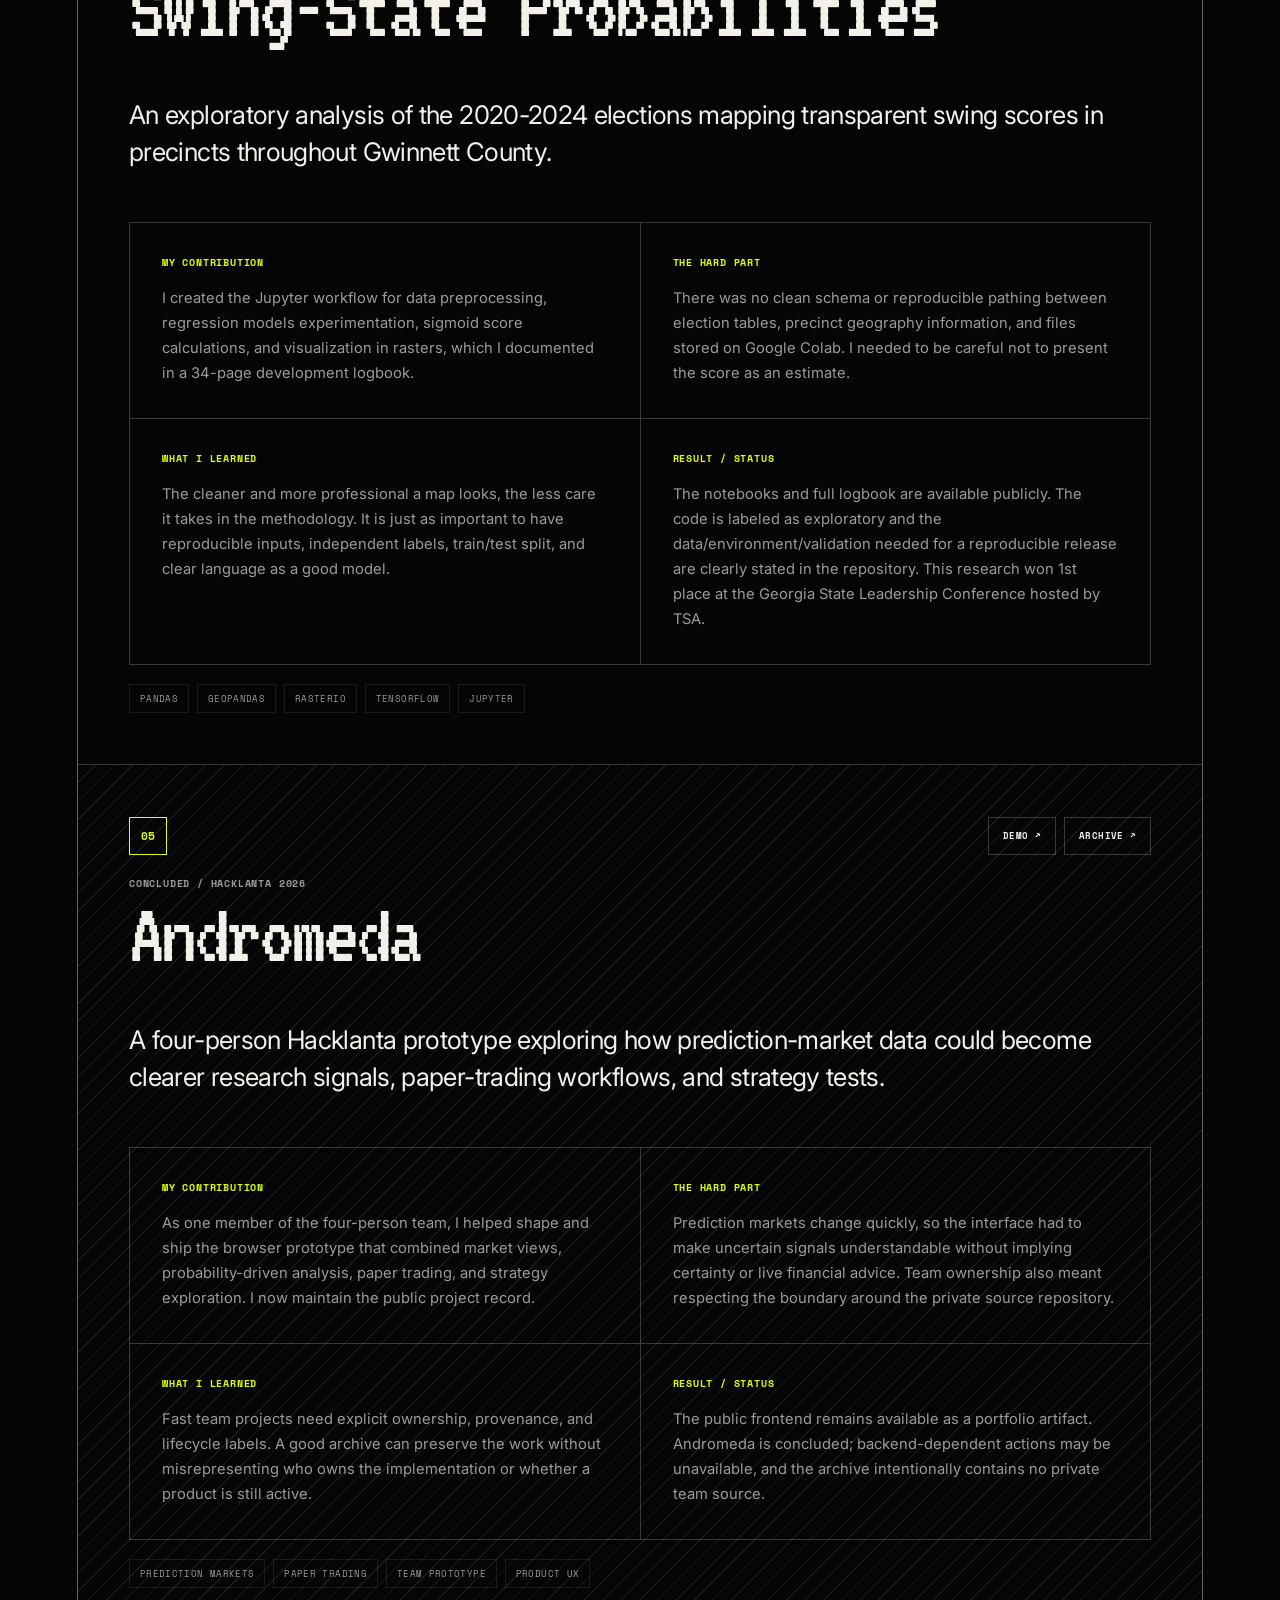
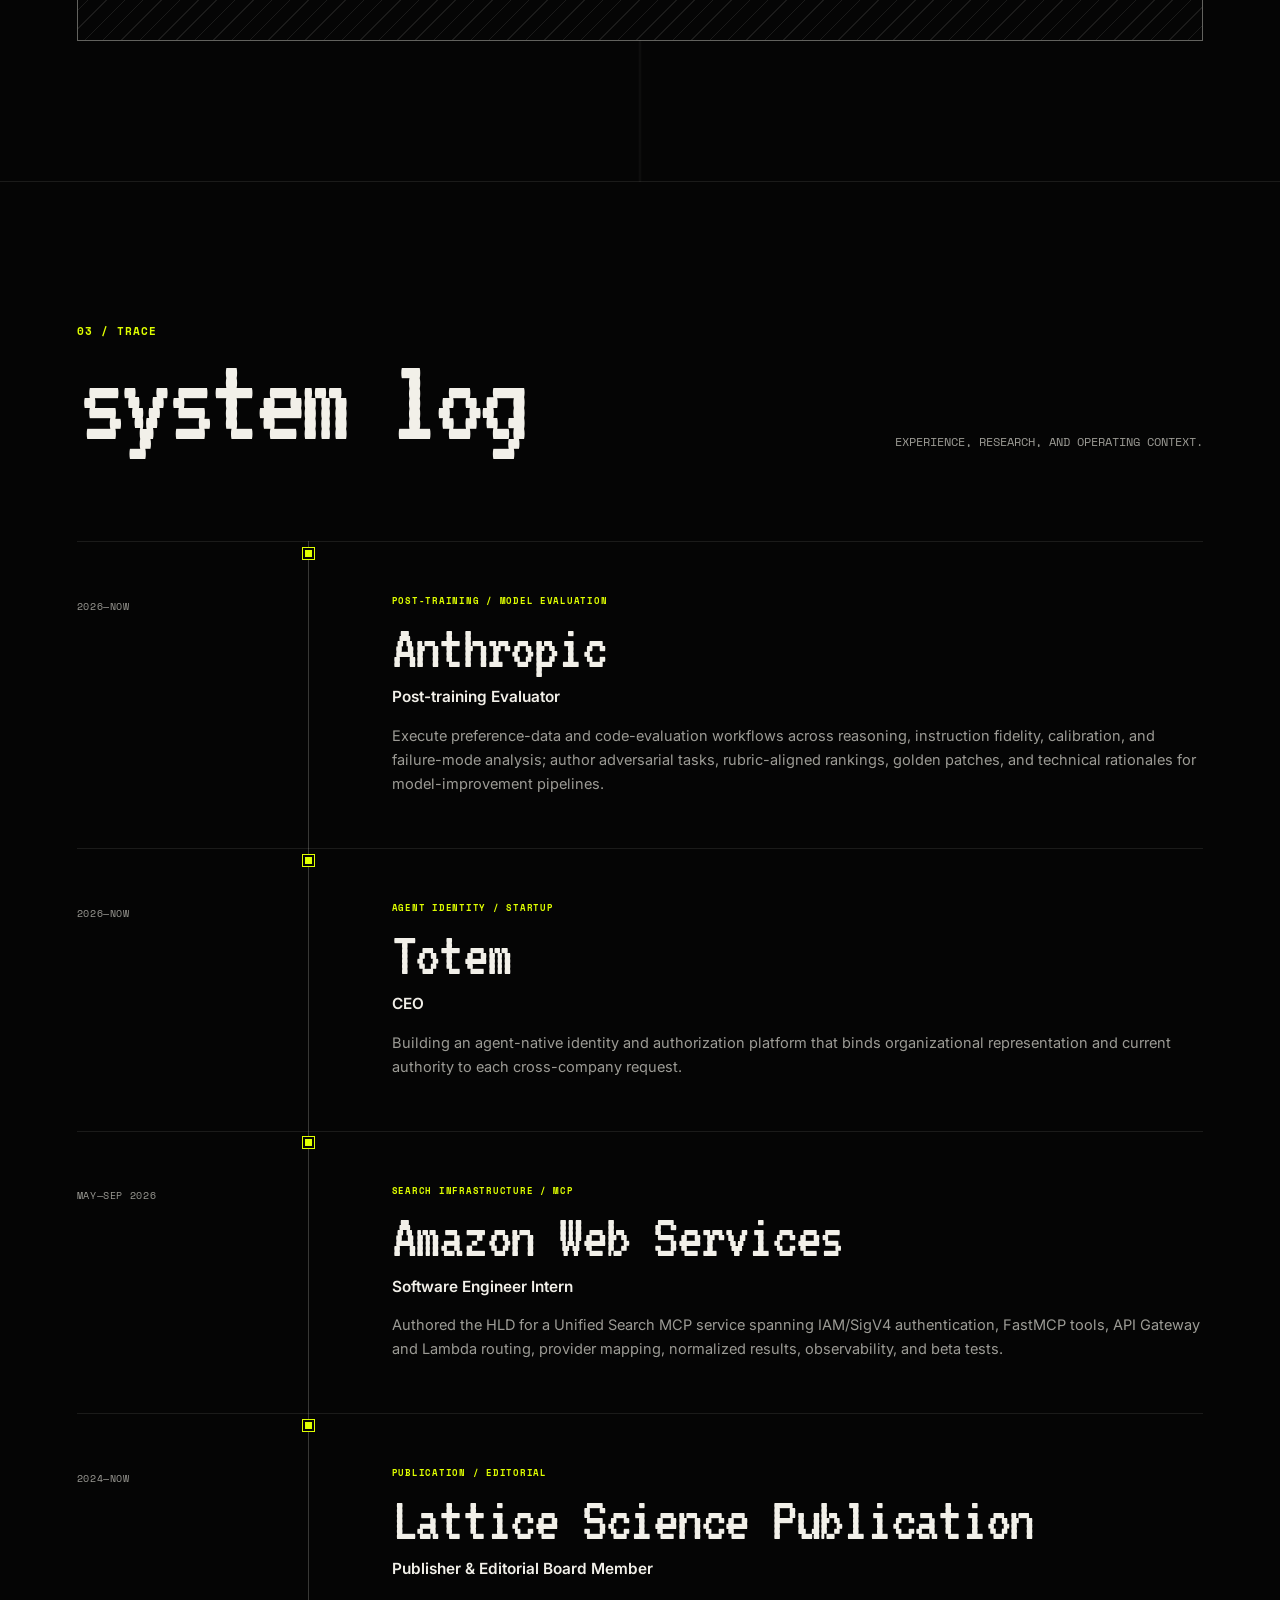
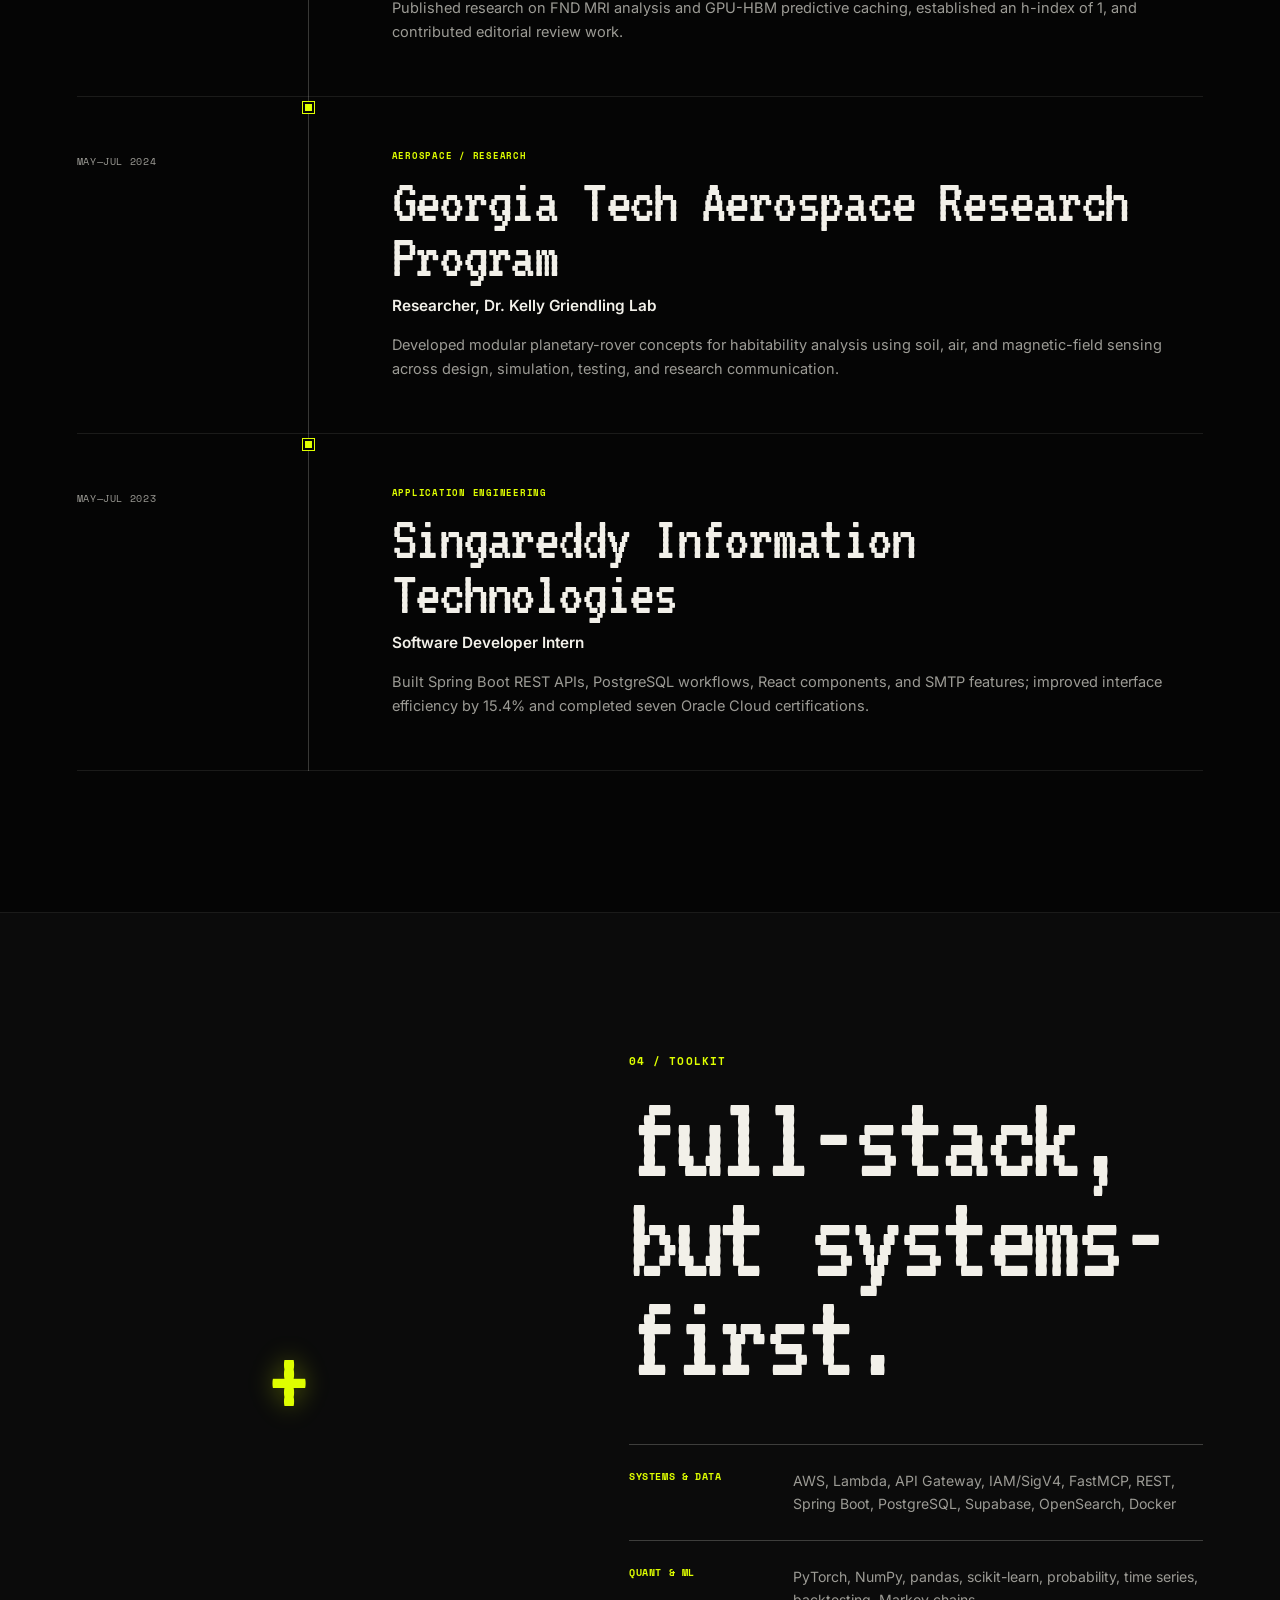
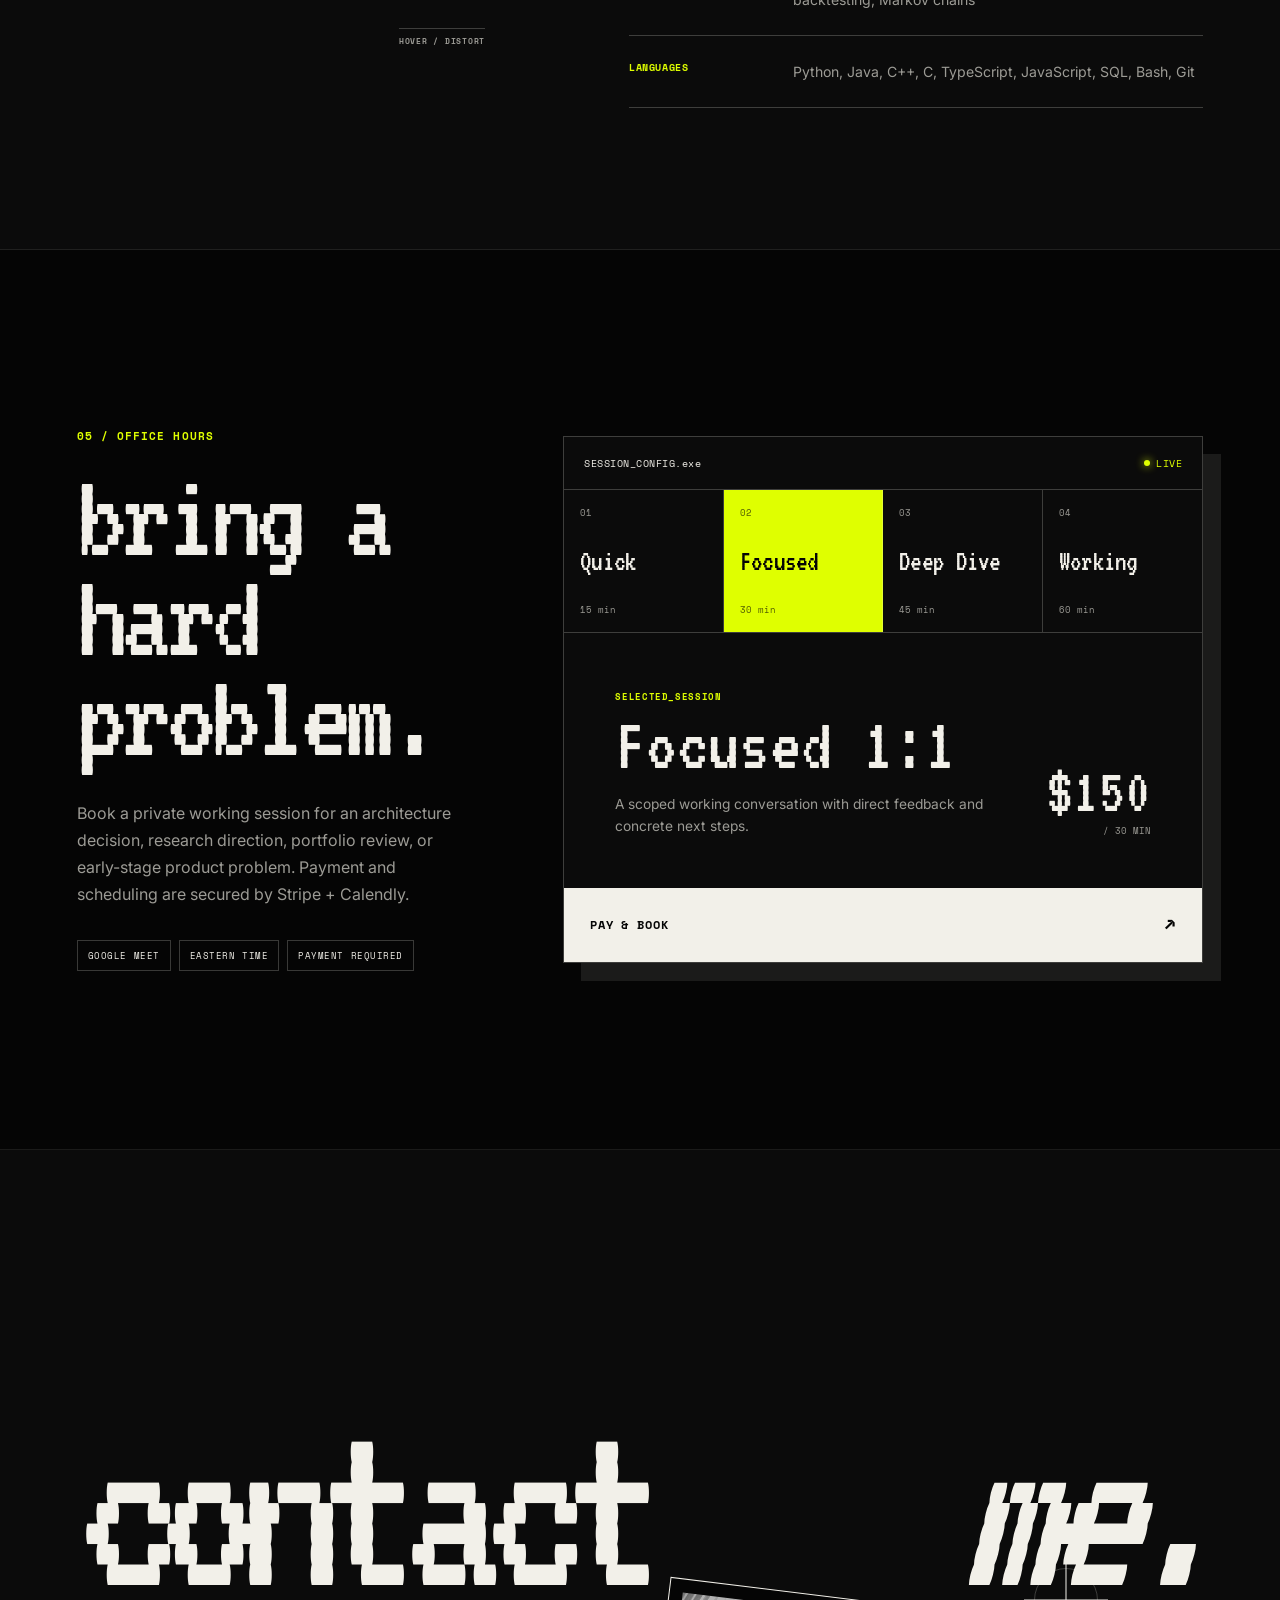
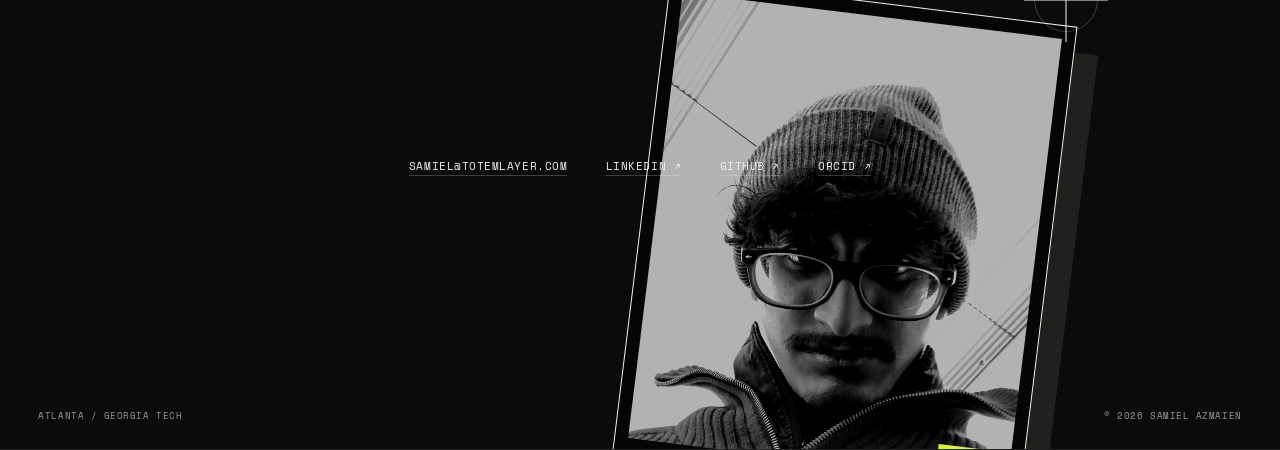
==== commit 923ea961: "Update election analysis case study copy" ====
--- a/index.html
+++ b/index.html
@@ -487,24 +487,24 @@
               </div>
             </header>
             <p class="case-study__summary">
-              An exploratory analysis of 2020–2024 election results that maps transparent, precinct-level swing scores across Gwinnett County.
+              An exploratory analysis of the 2020-2024 elections mapping transparent swing scores in precincts throughout Gwinnett County.
             </p>
             <div class="case-study__grid">
               <div>
                 <span>My contribution</span>
-                <p>I built the Jupyter workflow for data preparation, regression experiments, sigmoid-based scoring, and raster/geospatial visualization, then recorded the process in a 34-page development logbook.</p>
+                <p>I created the Jupyter workflow for data preprocessing, regression models experimentation, sigmoid score calculations, and visualization in rasters, which I documented in a 34-page development logbook.</p>
               </div>
               <div>
                 <span>The hard part</span>
-                <p>Election tables, precinct geography, and Colab-hosted files did not share a clean schema or reproducible path structure. I also had to avoid presenting a heuristic score as a calibrated forecast.</p>
+                <p>There was no clean schema or reproducible pathing between election tables, precinct geography information, and files stored on Google Colab. I needed to be careful not to present the score as an estimate.</p>
               </div>
               <div>
                 <span>What I learned</span>
-                <p>A polished map can hide weak methodology. Reproducible inputs, independent labels, train/test design, and plain-language interpretation matter as much as the model.</p>
+                <p>The cleaner and more professional a map looks, the less care it takes in the methodology. It is just as important to have reproducible inputs, independent labels, train/test split, and clear language as a good model.</p>
               </div>
               <div>
                 <span>Result / status</span>
-                <p>The notebooks and full logbook are public. The repository explicitly labels the output as exploratory and lists the data, environment, and validation work required for a reproducible release.</p>
+                <p>The notebooks and full logbook are available publicly. The code is labeled as exploratory and the data/environment/validation needed for a reproducible release are clearly stated in the repository. This research won 1st place at the Georgia State Leadership Conference hosted by TSA.</p>
               </div>
             </div>
             <ul class="case-study__stack" aria-label="Election analysis technologies">
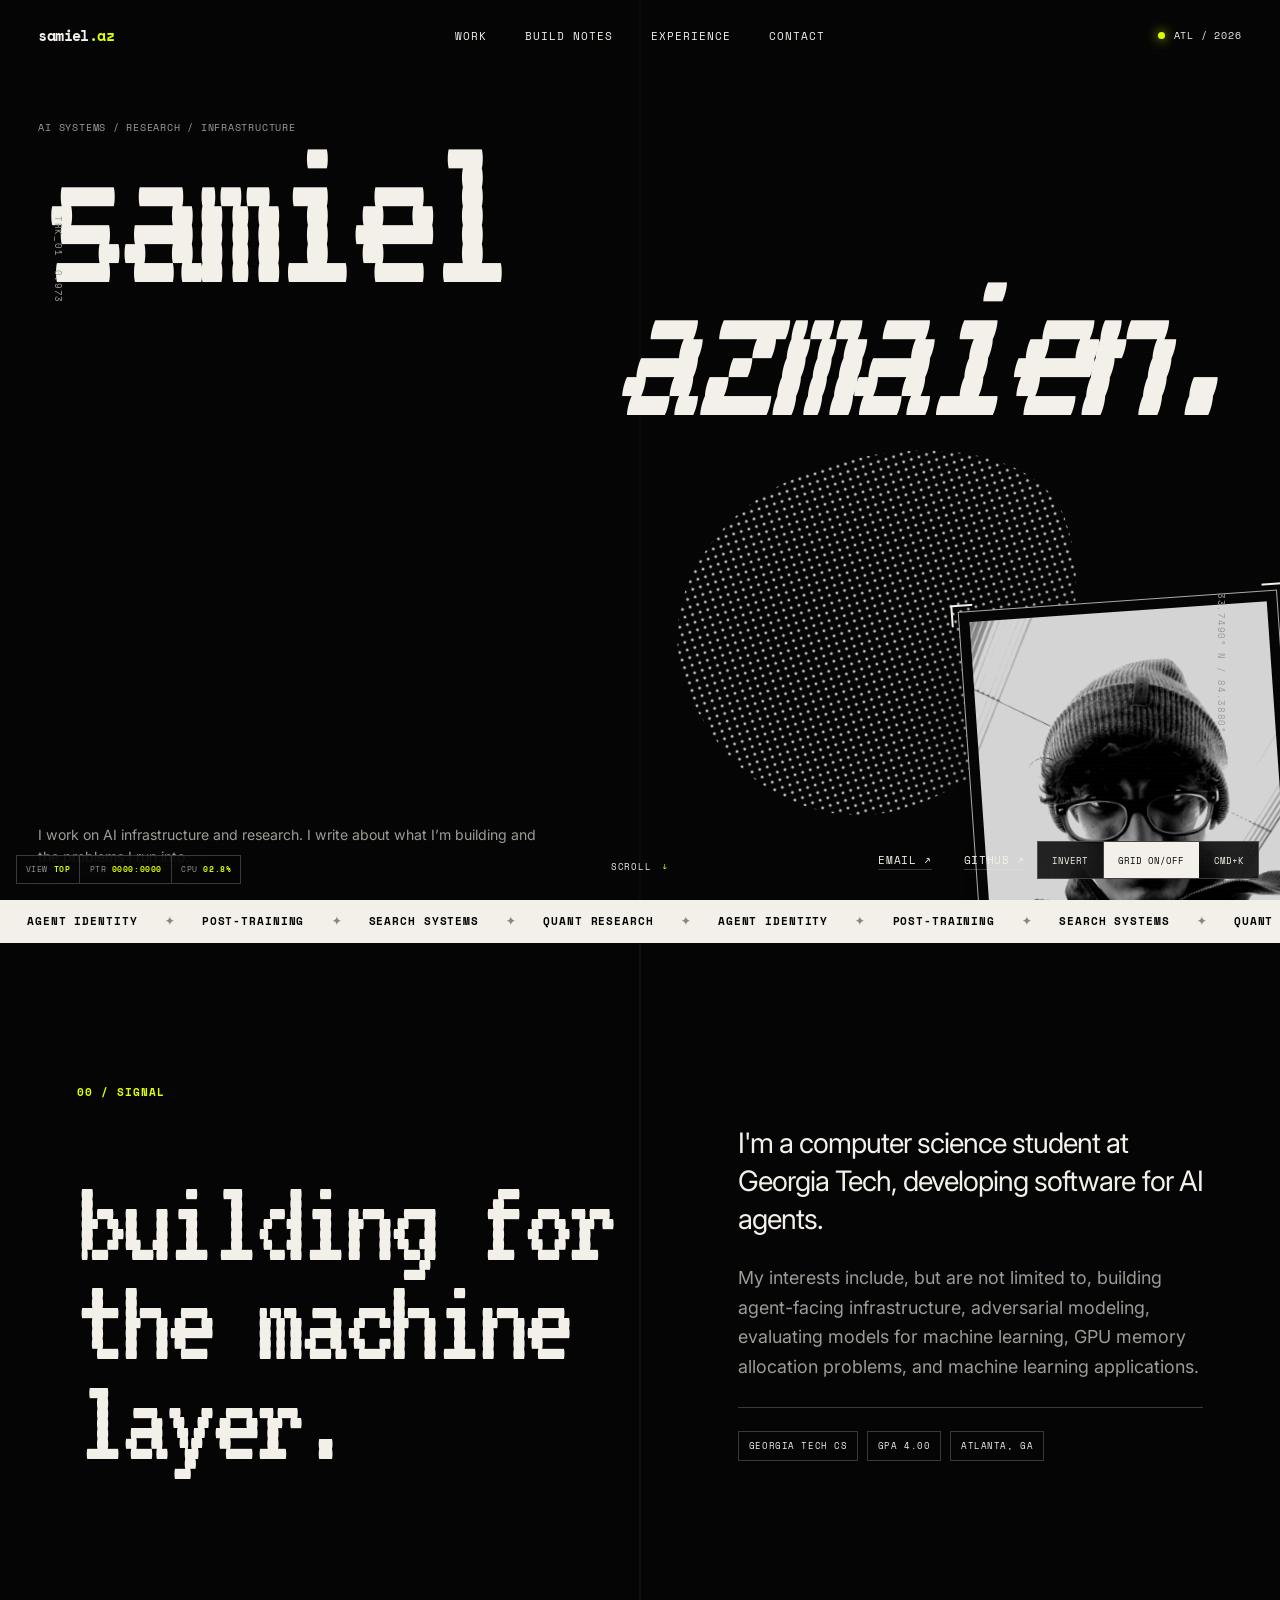
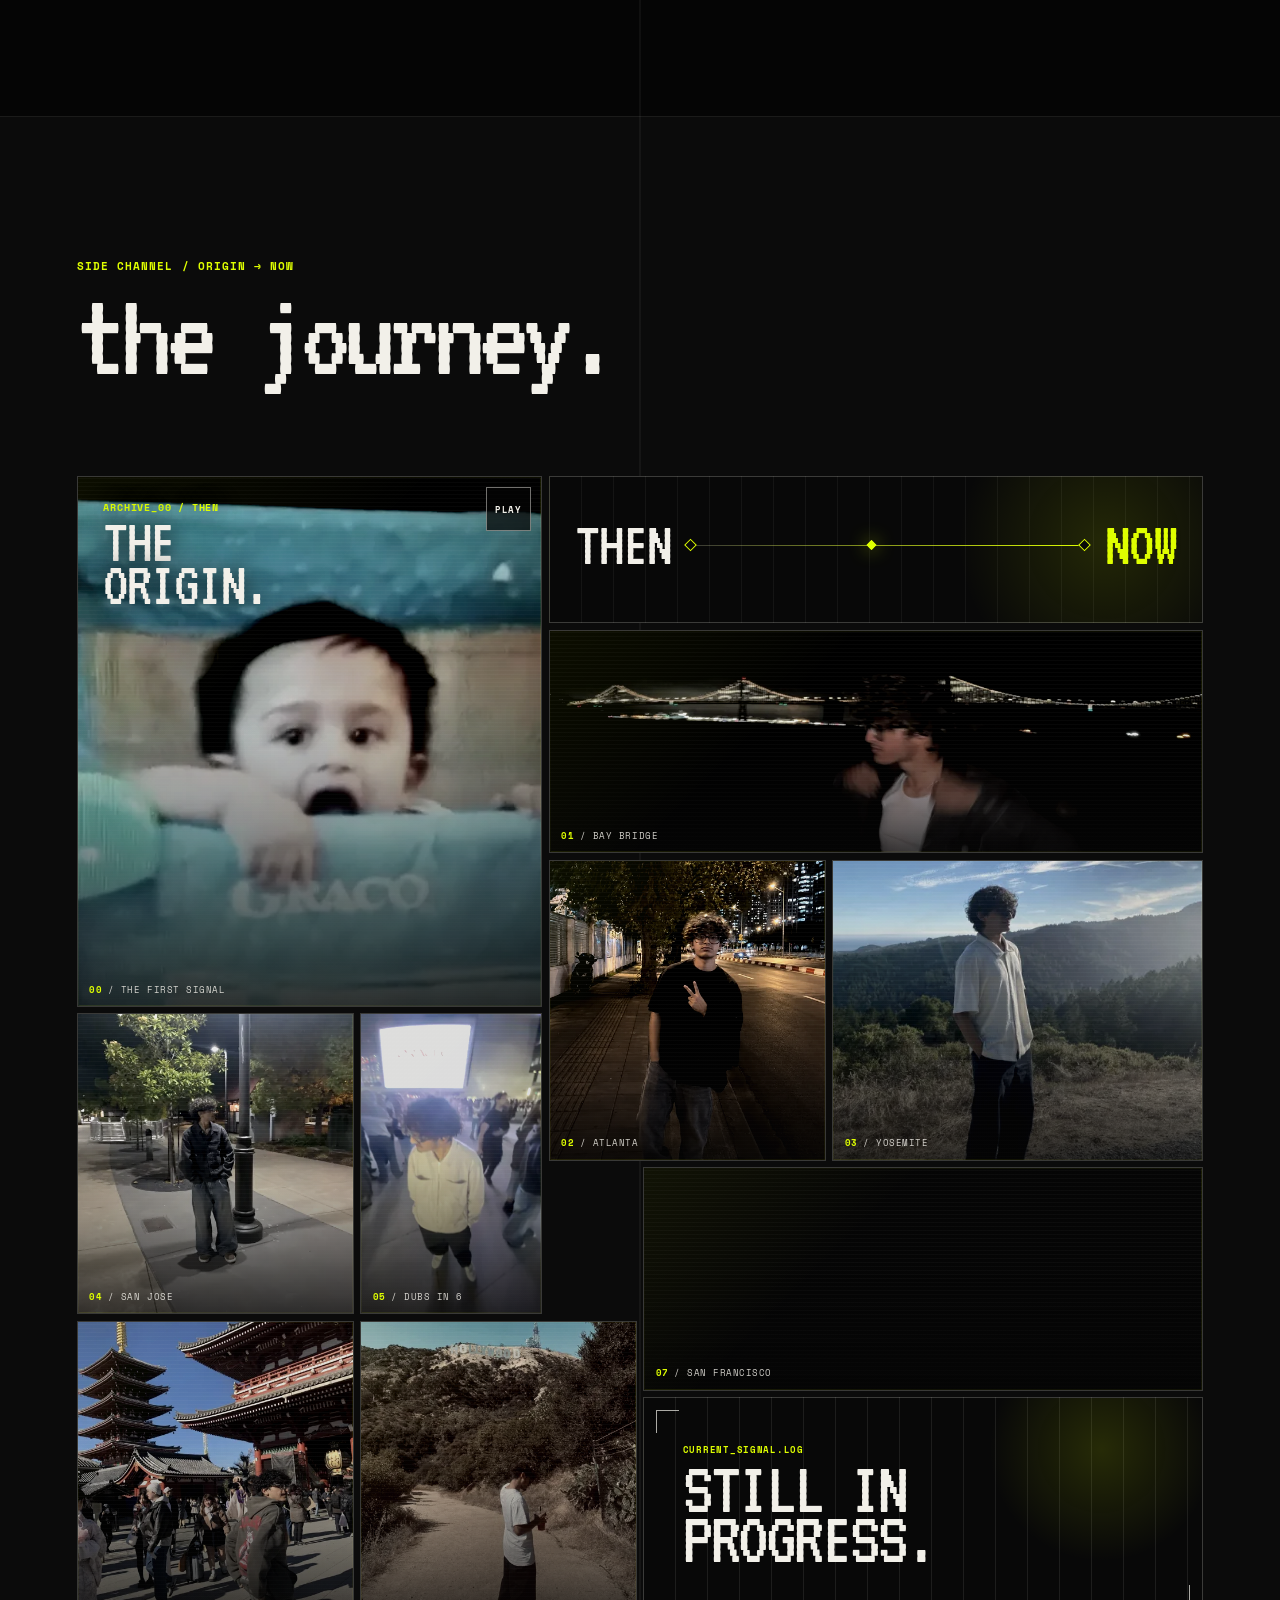
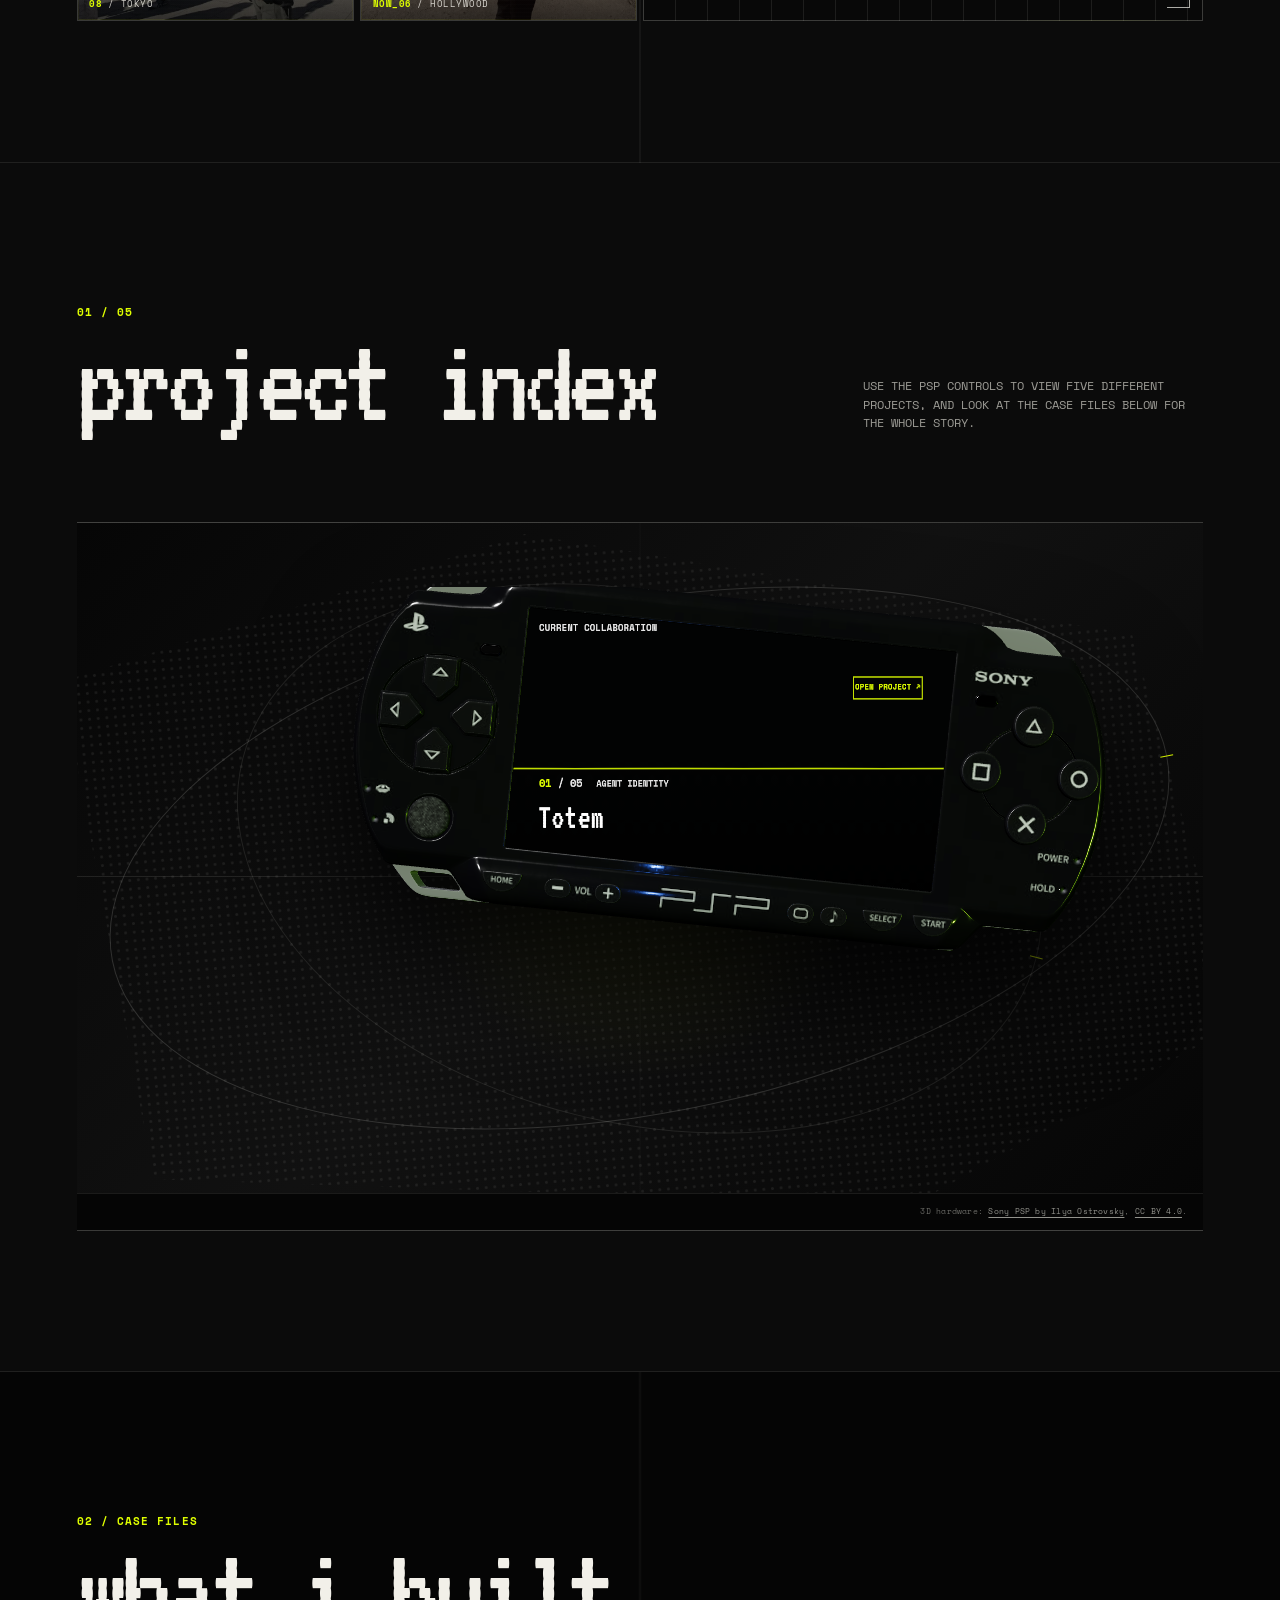
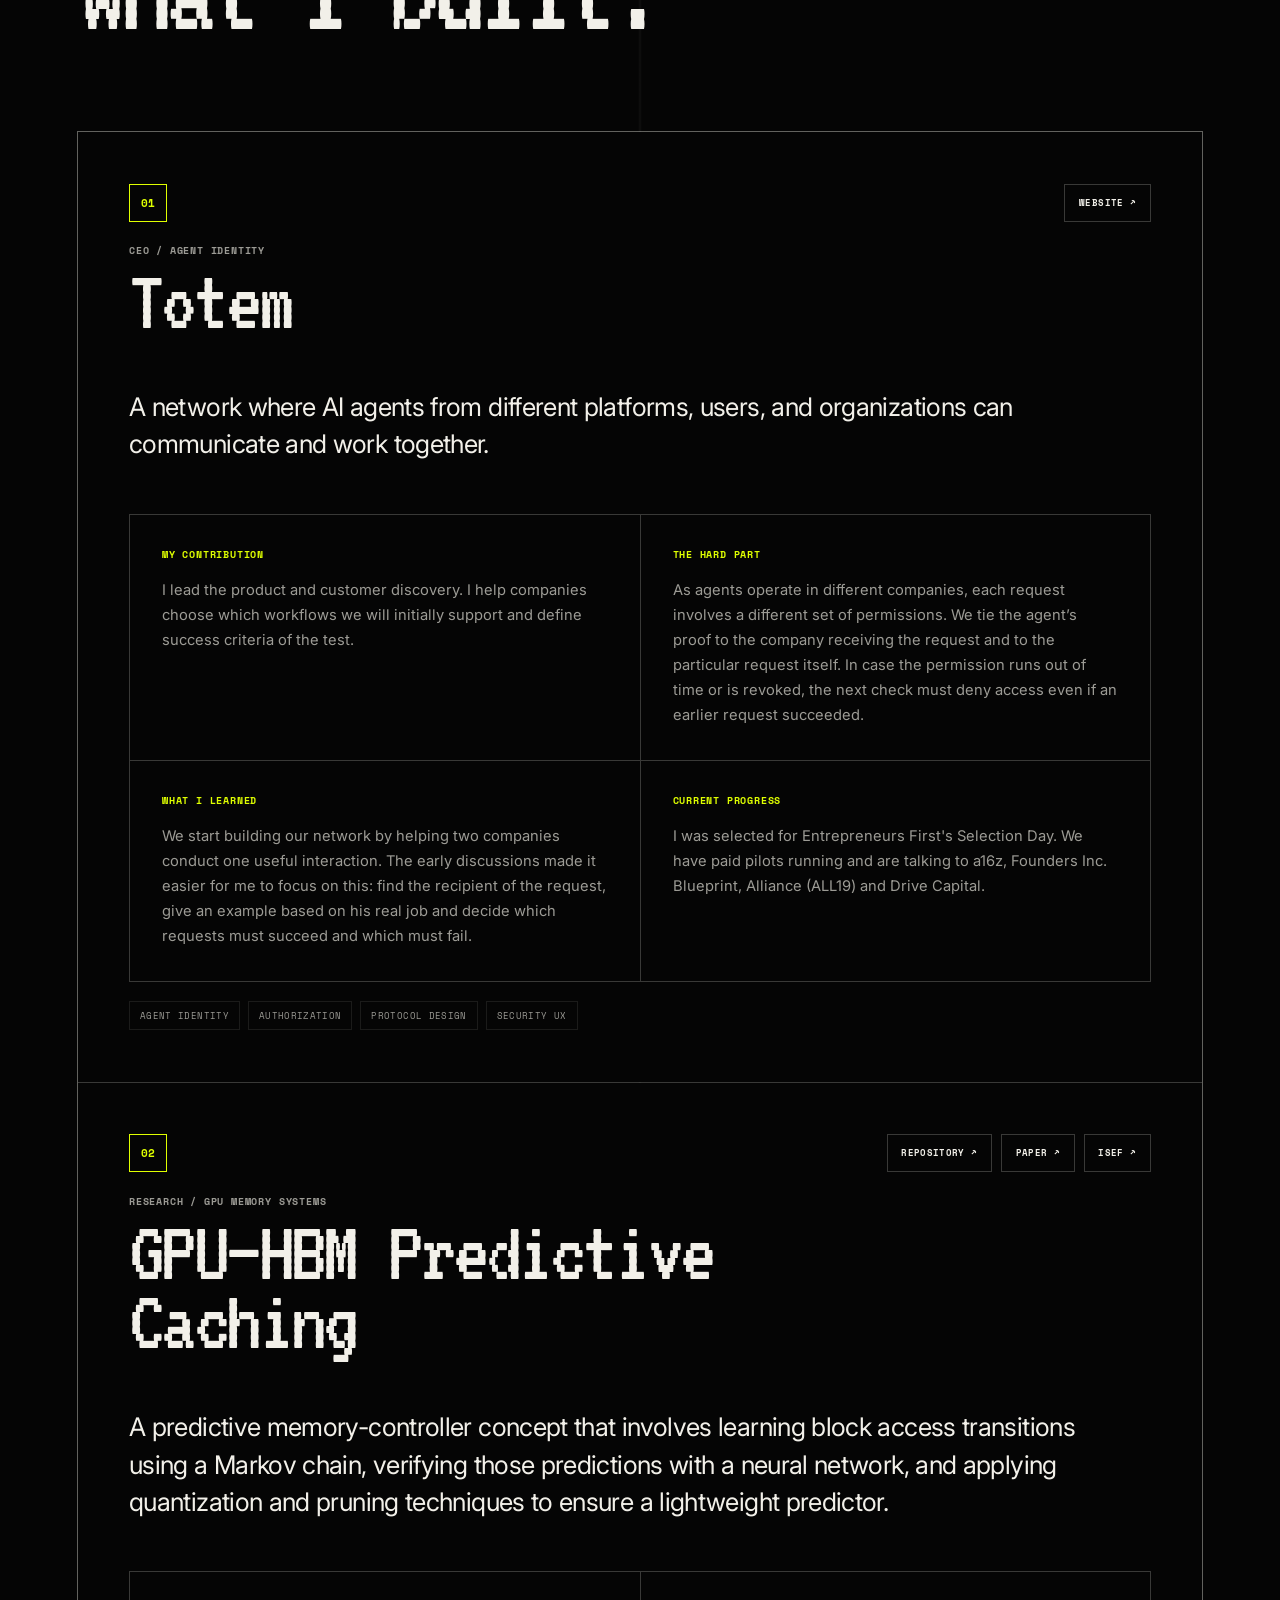
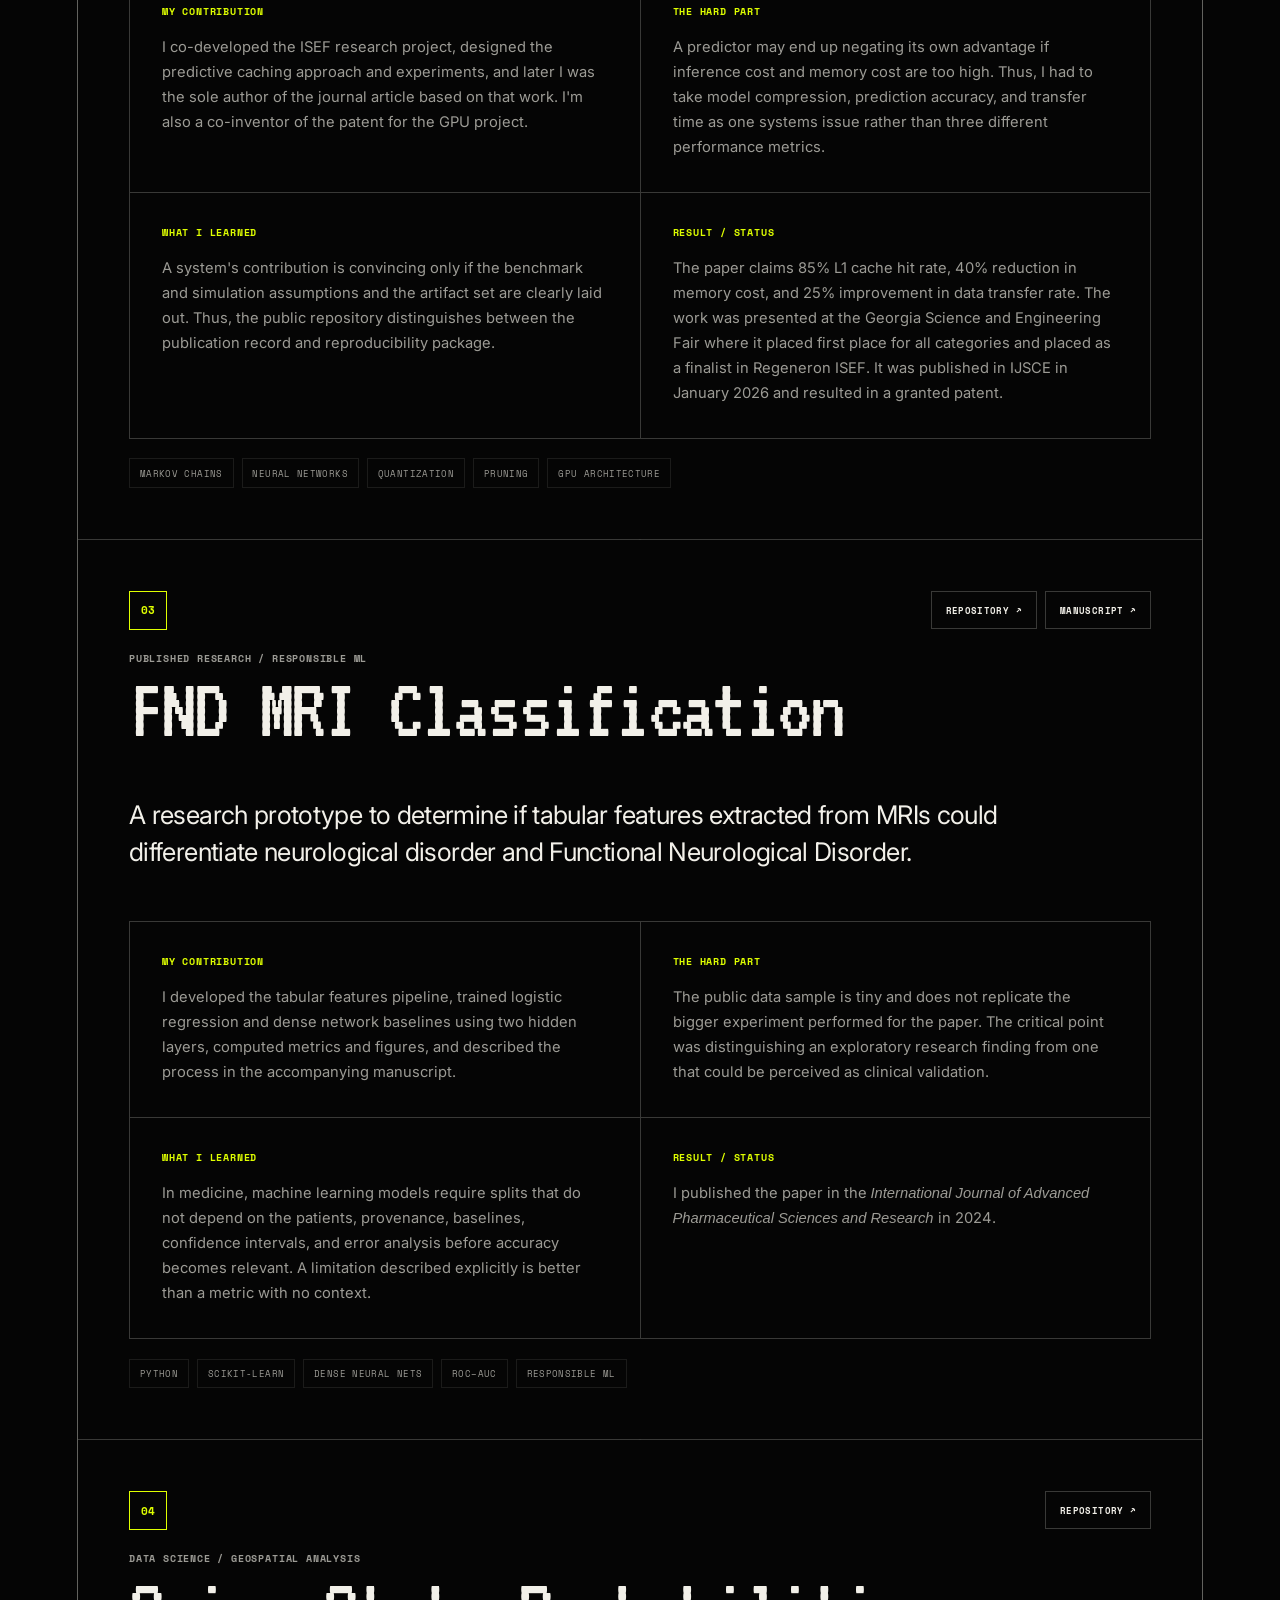
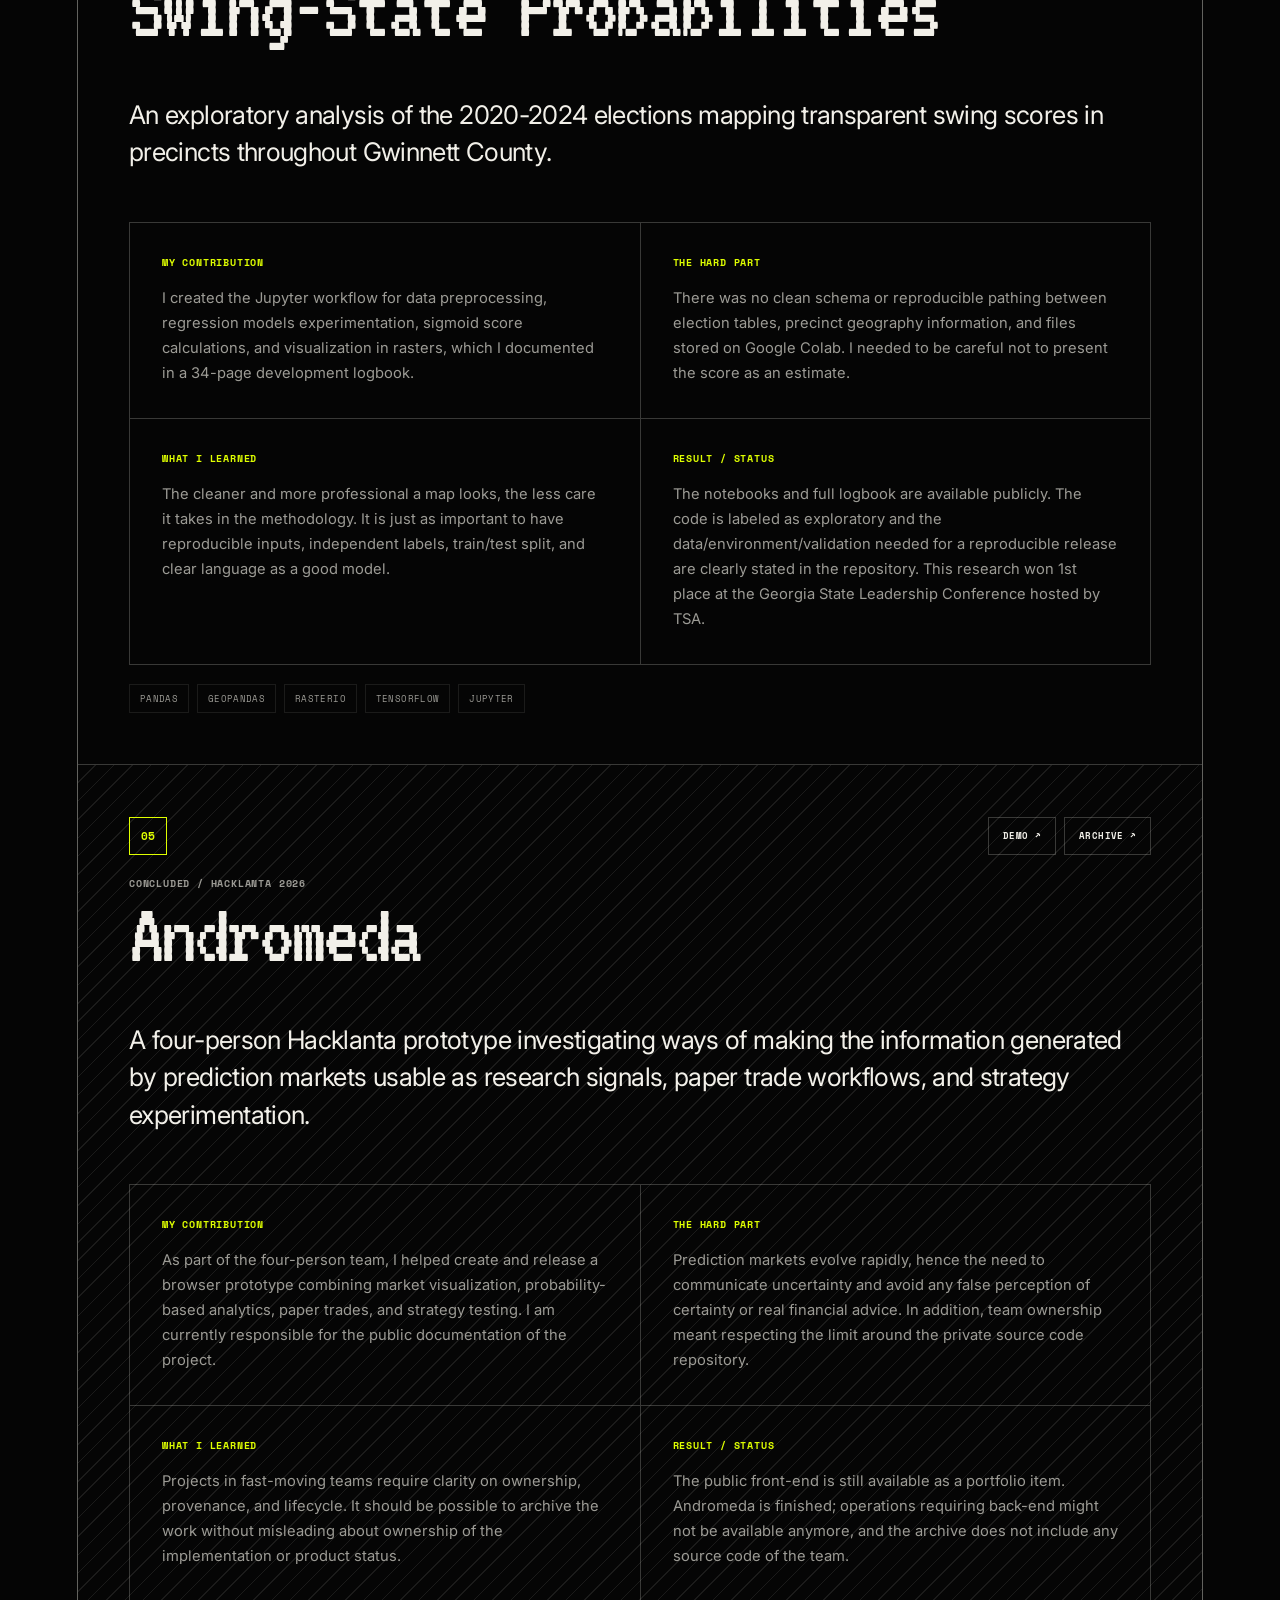
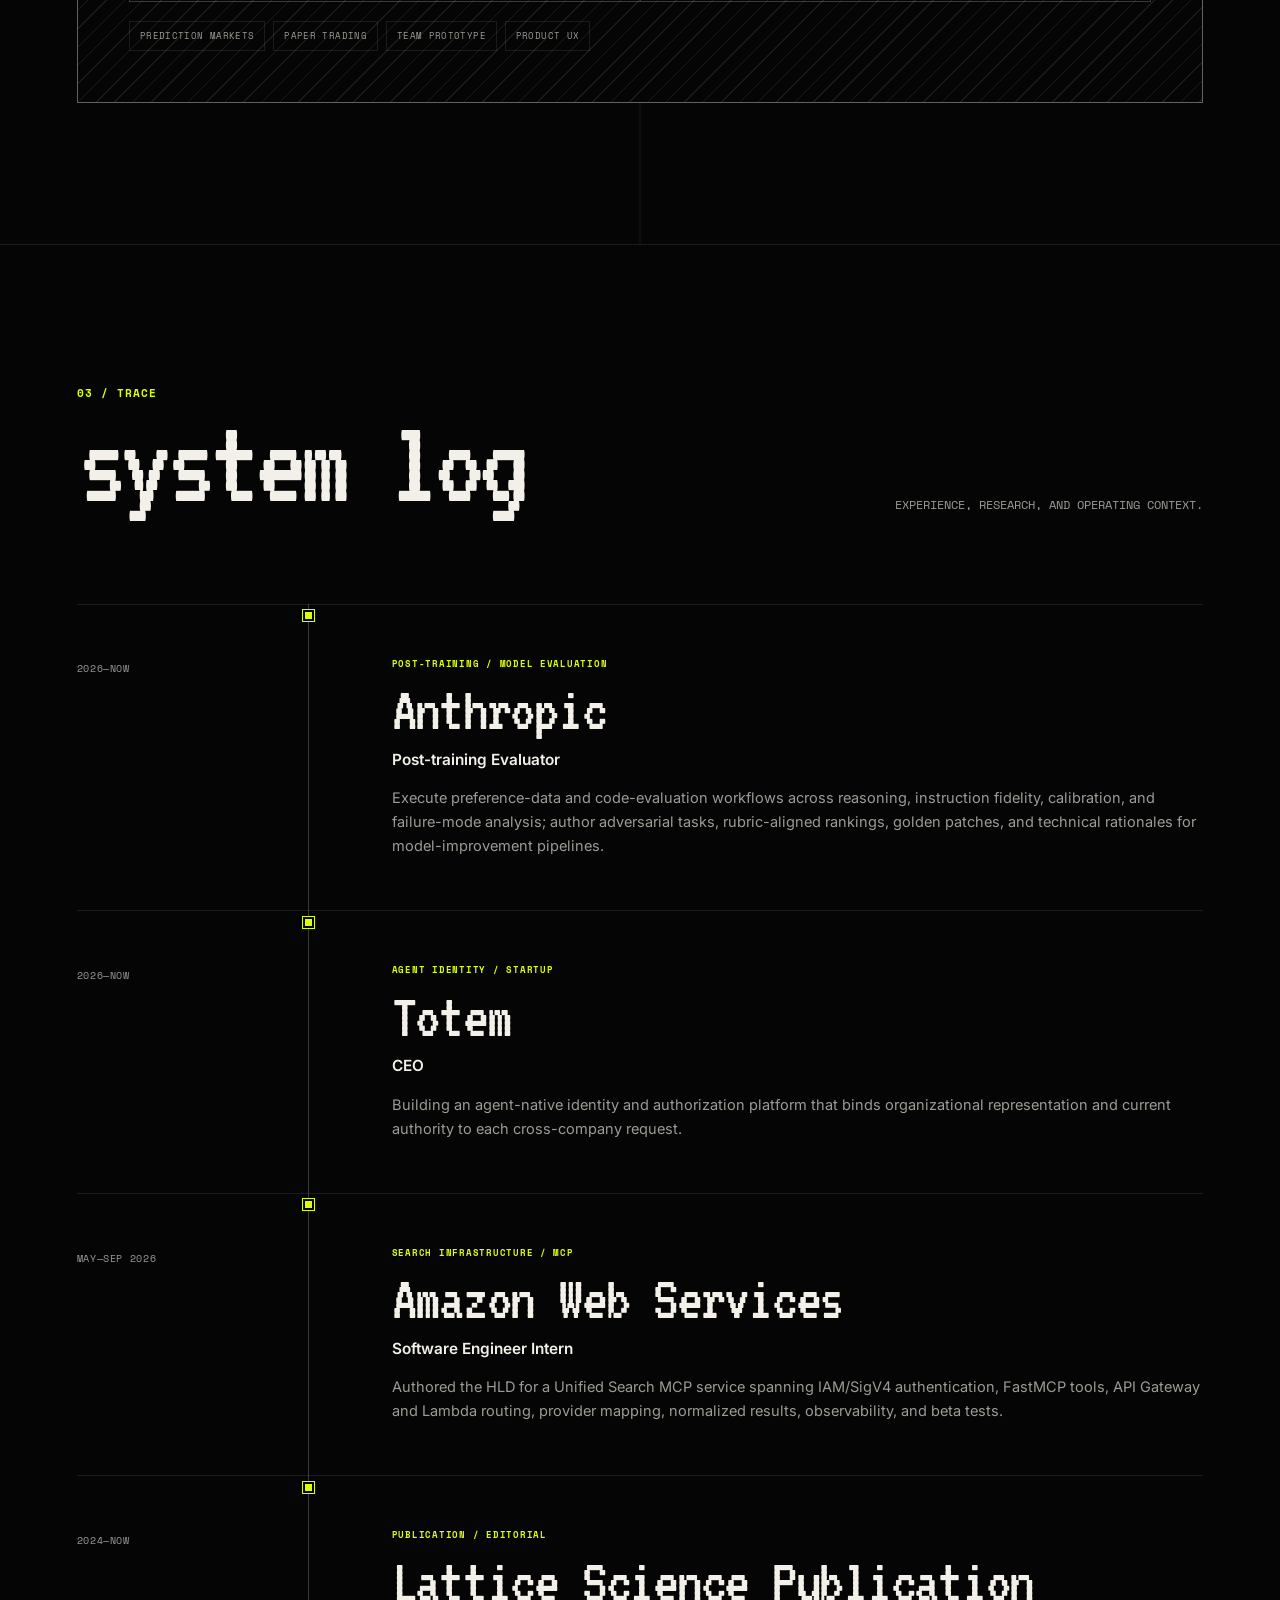
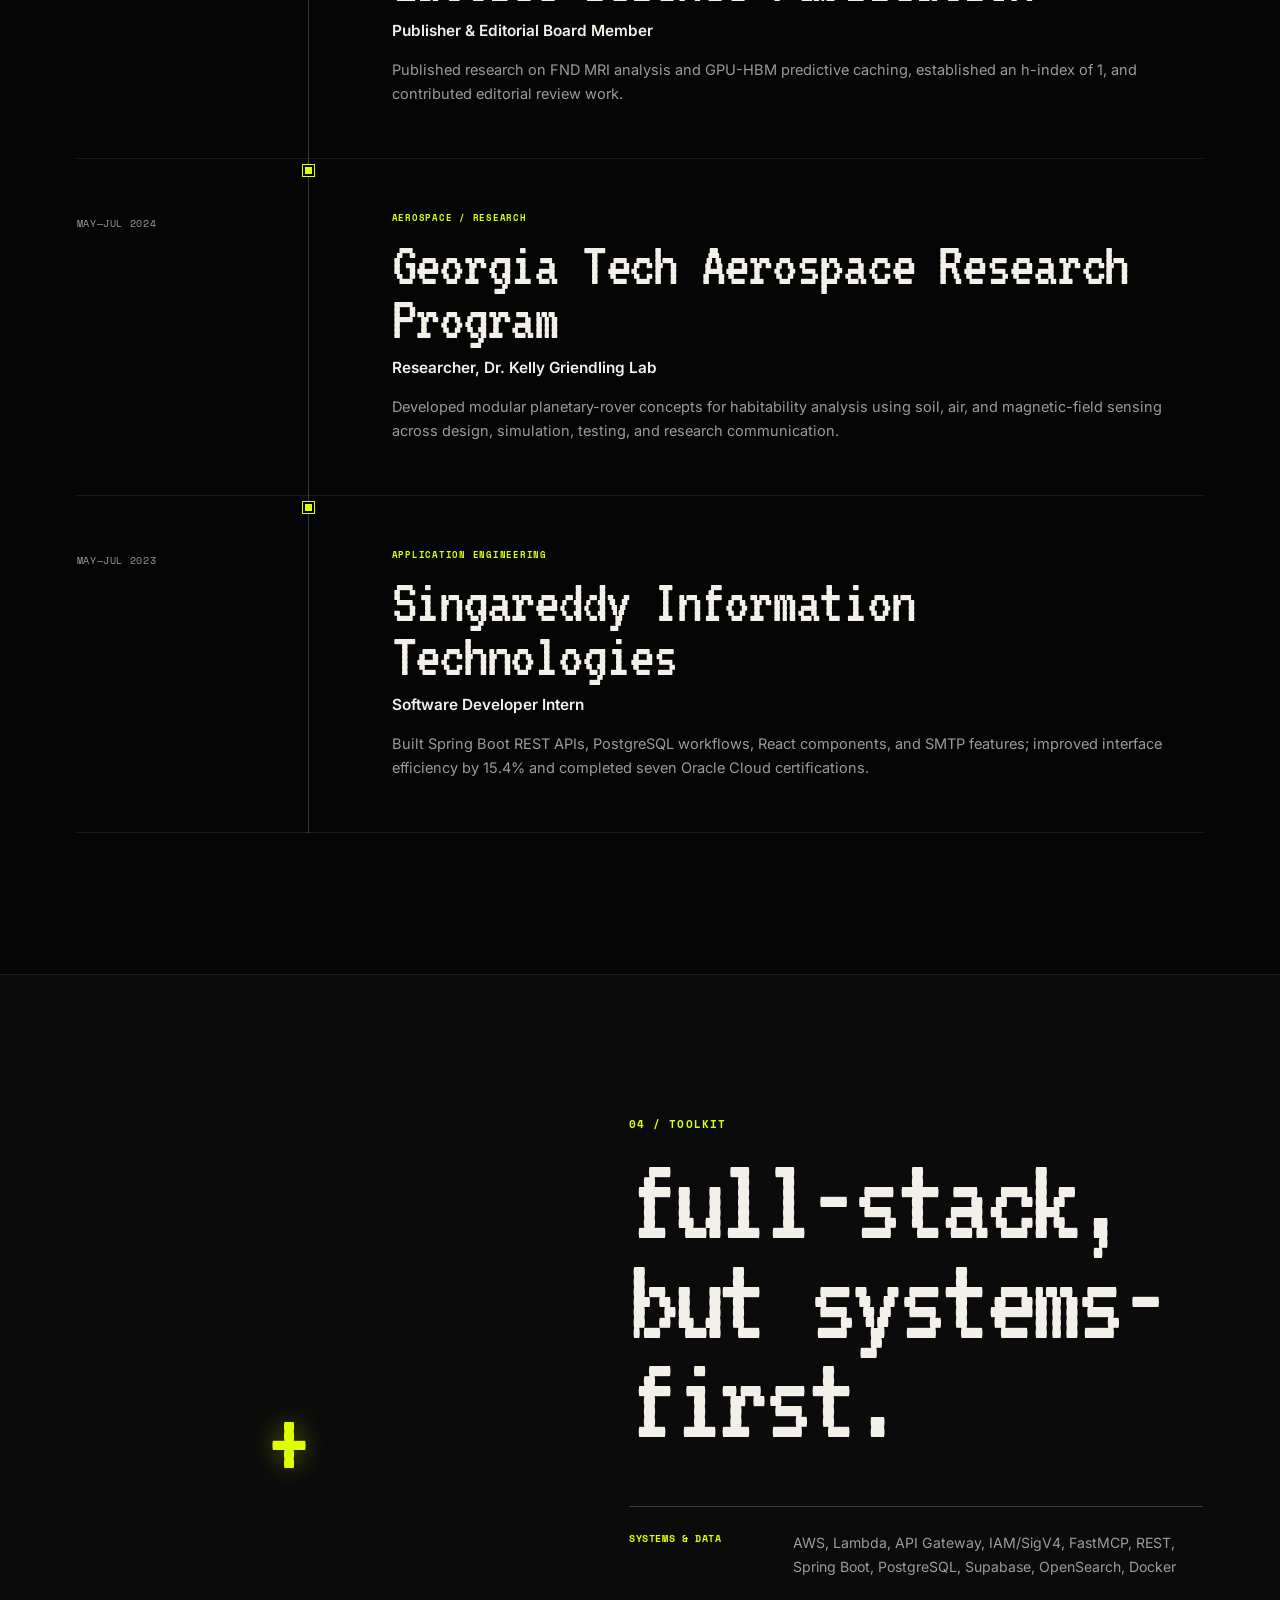
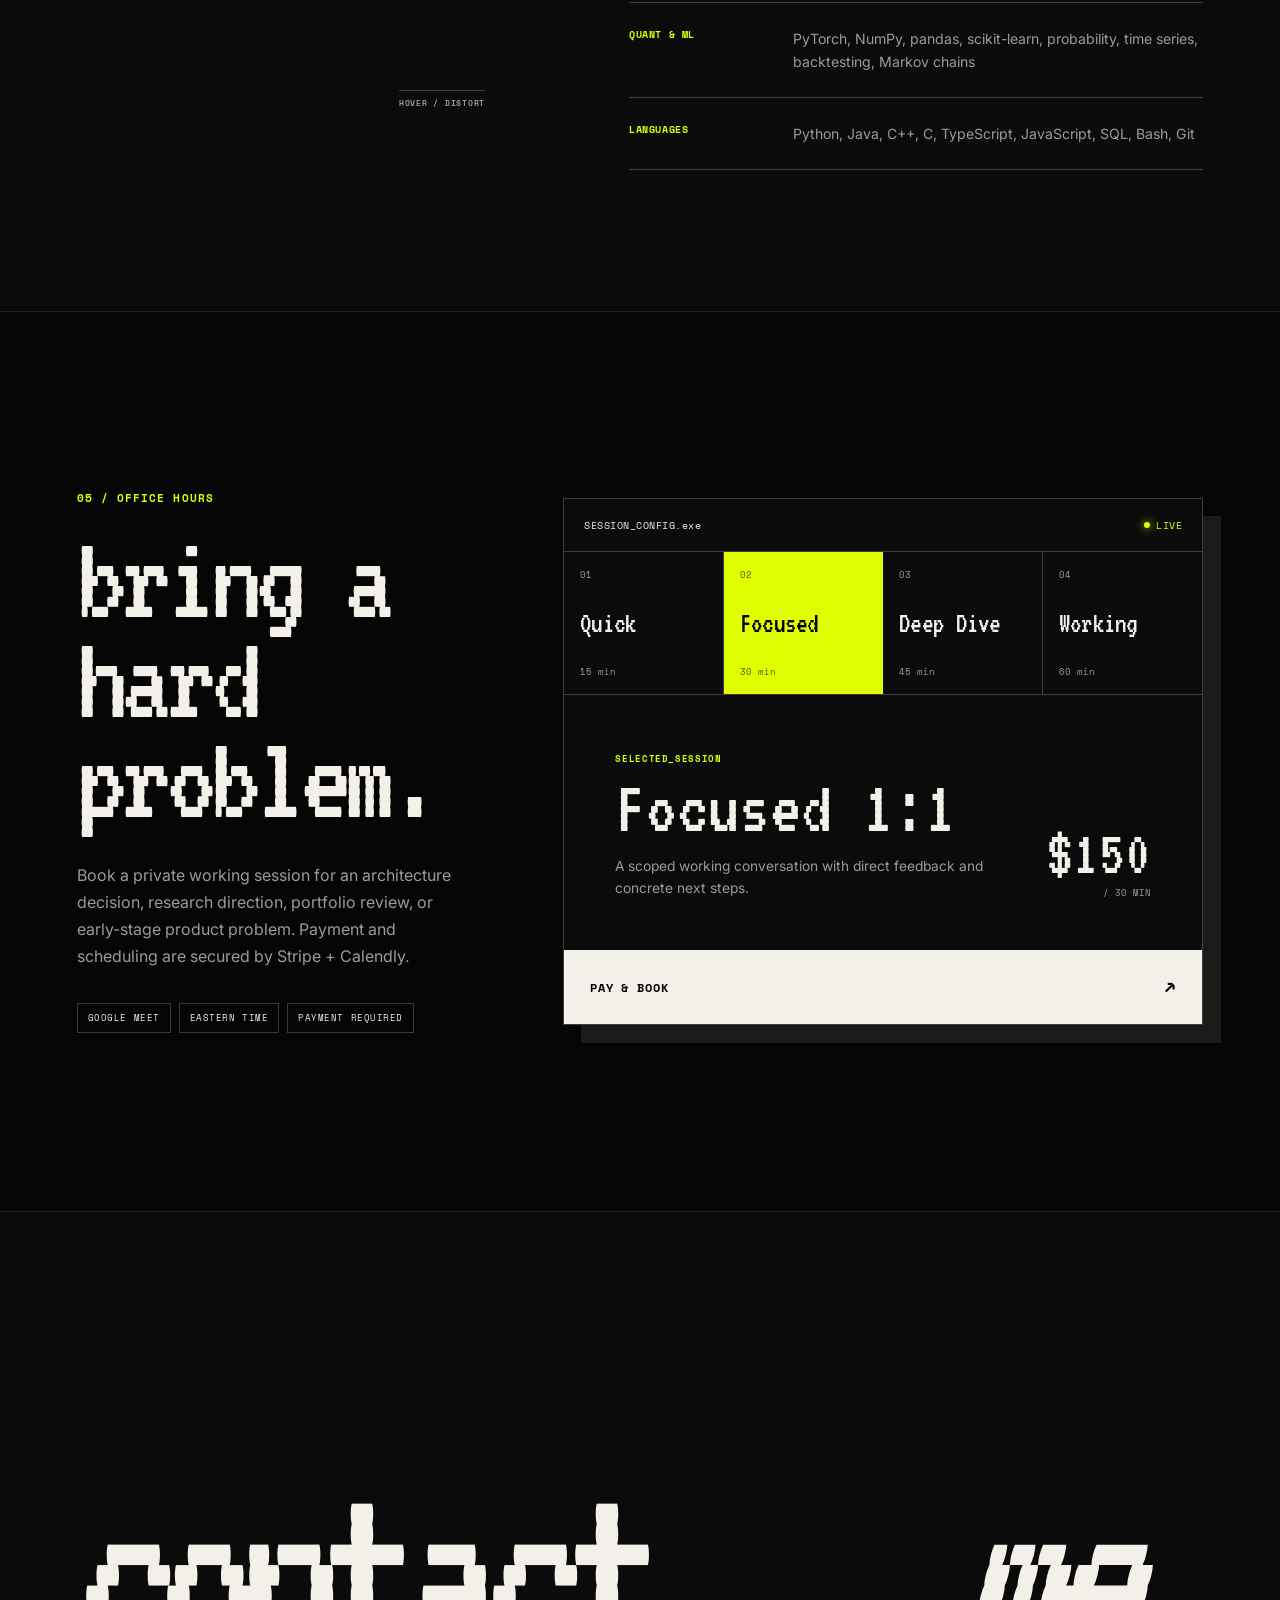
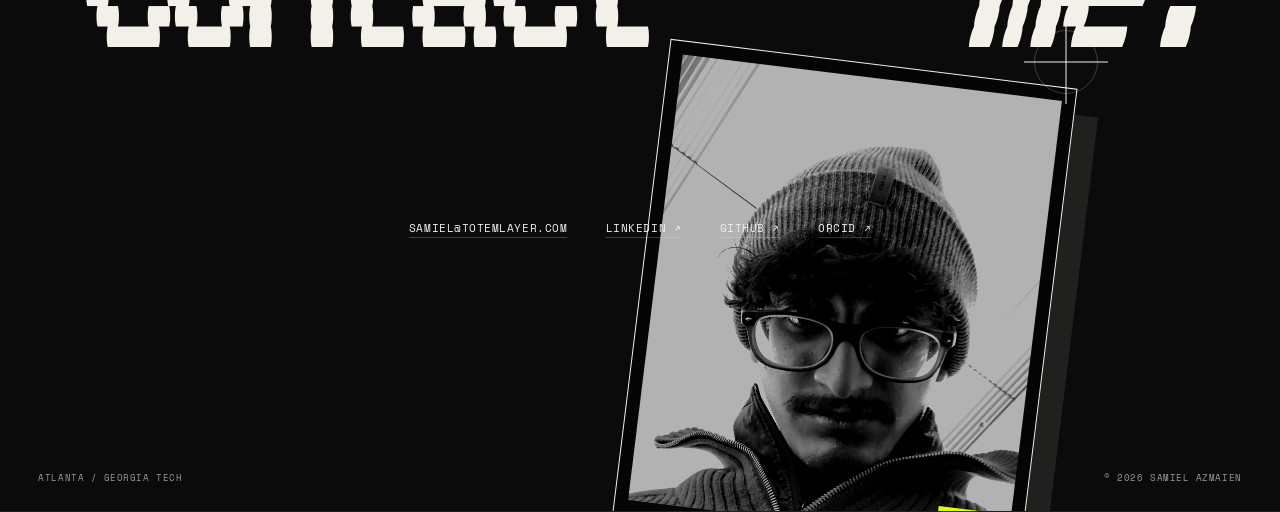
==== commit 58c04d97: "Update Andromeda case study copy" ====
--- a/index.html
+++ b/index.html
@@ -525,24 +525,24 @@
               </div>
             </header>
             <p class="case-study__summary">
-              A four-person Hacklanta prototype exploring how prediction-market data could become clearer research signals, paper-trading workflows, and strategy tests.
+              A four-person Hacklanta prototype investigating ways of making the information generated by prediction markets usable as research signals, paper trade workflows, and strategy experimentation.
             </p>
             <div class="case-study__grid">
               <div>
                 <span>My contribution</span>
-                <p>As one member of the four-person team, I helped shape and ship the browser prototype that combined market views, probability-driven analysis, paper trading, and strategy exploration. I now maintain the public project record.</p>
+                <p>As part of the four-person team, I helped create and release a browser prototype combining market visualization, probability-based analytics, paper trades, and strategy testing. I am currently responsible for the public documentation of the project.</p>
               </div>
               <div>
                 <span>The hard part</span>
-                <p>Prediction markets change quickly, so the interface had to make uncertain signals understandable without implying certainty or live financial advice. Team ownership also meant respecting the boundary around the private source repository.</p>
+                <p>Prediction markets evolve rapidly, hence the need to communicate uncertainty and avoid any false perception of certainty or real financial advice. In addition, team ownership meant respecting the limit around the private source code repository.</p>
               </div>
               <div>
                 <span>What I learned</span>
-                <p>Fast team projects need explicit ownership, provenance, and lifecycle labels. A good archive can preserve the work without misrepresenting who owns the implementation or whether a product is still active.</p>
+                <p>Projects in fast-moving teams require clarity on ownership, provenance, and lifecycle. It should be possible to archive the work without misleading about ownership of the implementation or product status.</p>
               </div>
               <div>
                 <span>Result / status</span>
-                <p>The public frontend remains available as a portfolio artifact. Andromeda is concluded; backend-dependent actions may be unavailable, and the archive intentionally contains no private team source.</p>
+                <p>The public front-end is still available as a portfolio item. Andromeda is finished; operations requiring back-end might not be available anymore, and the archive does not include any source code of the team.</p>
               </div>
             </div>
             <ul class="case-study__stack" aria-label="Andromeda focus areas">
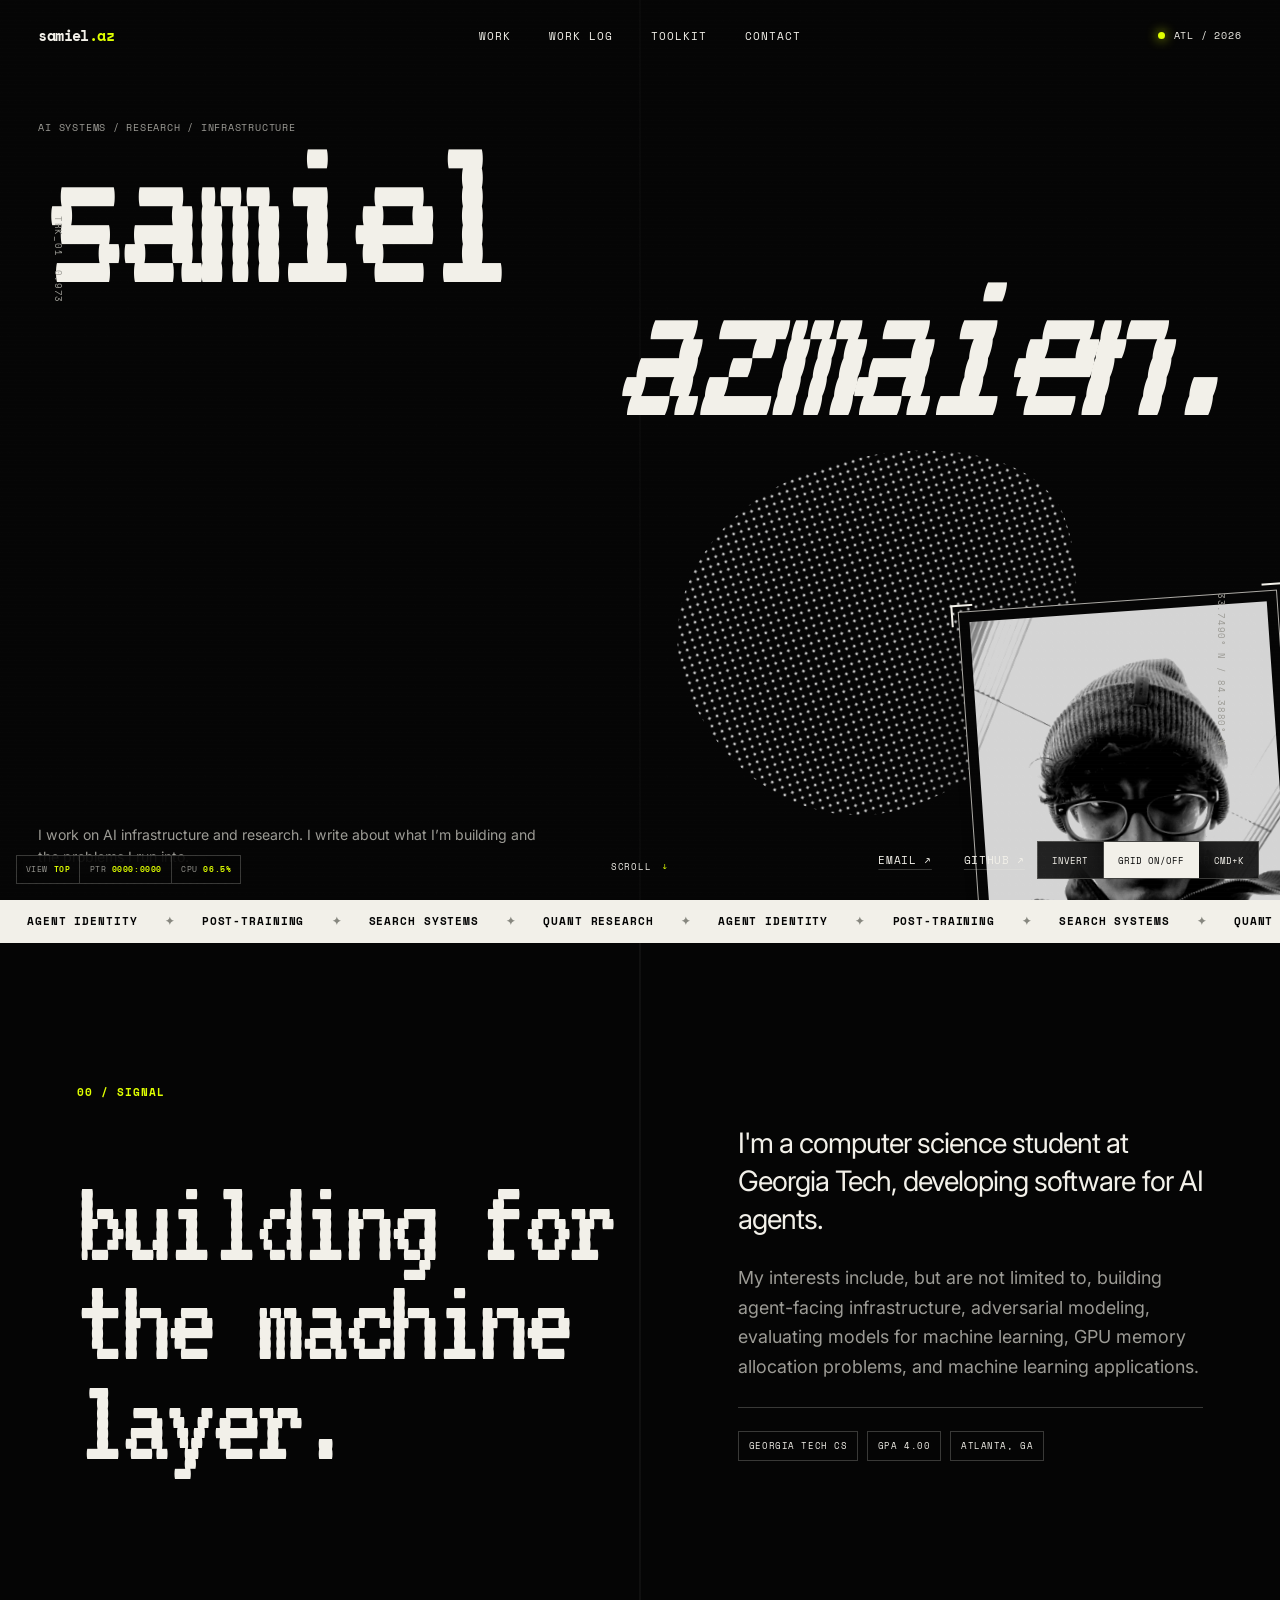
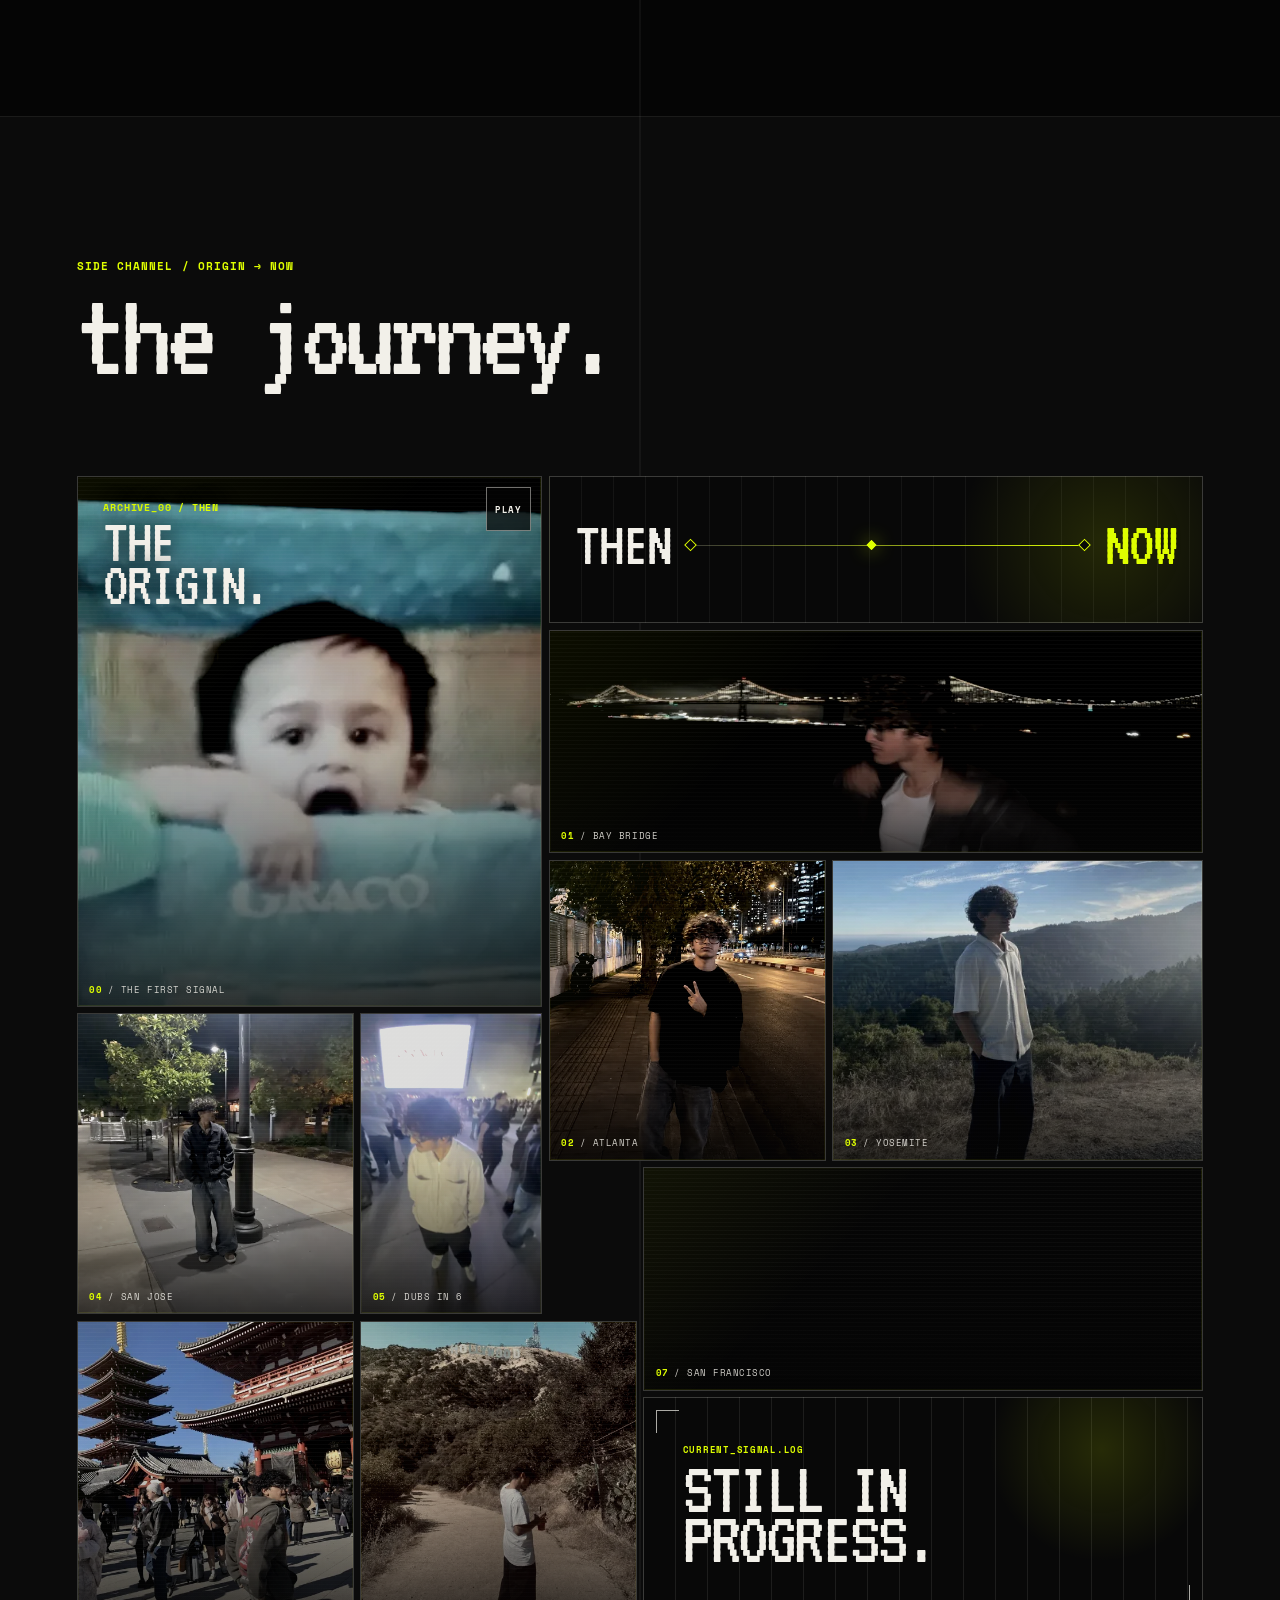
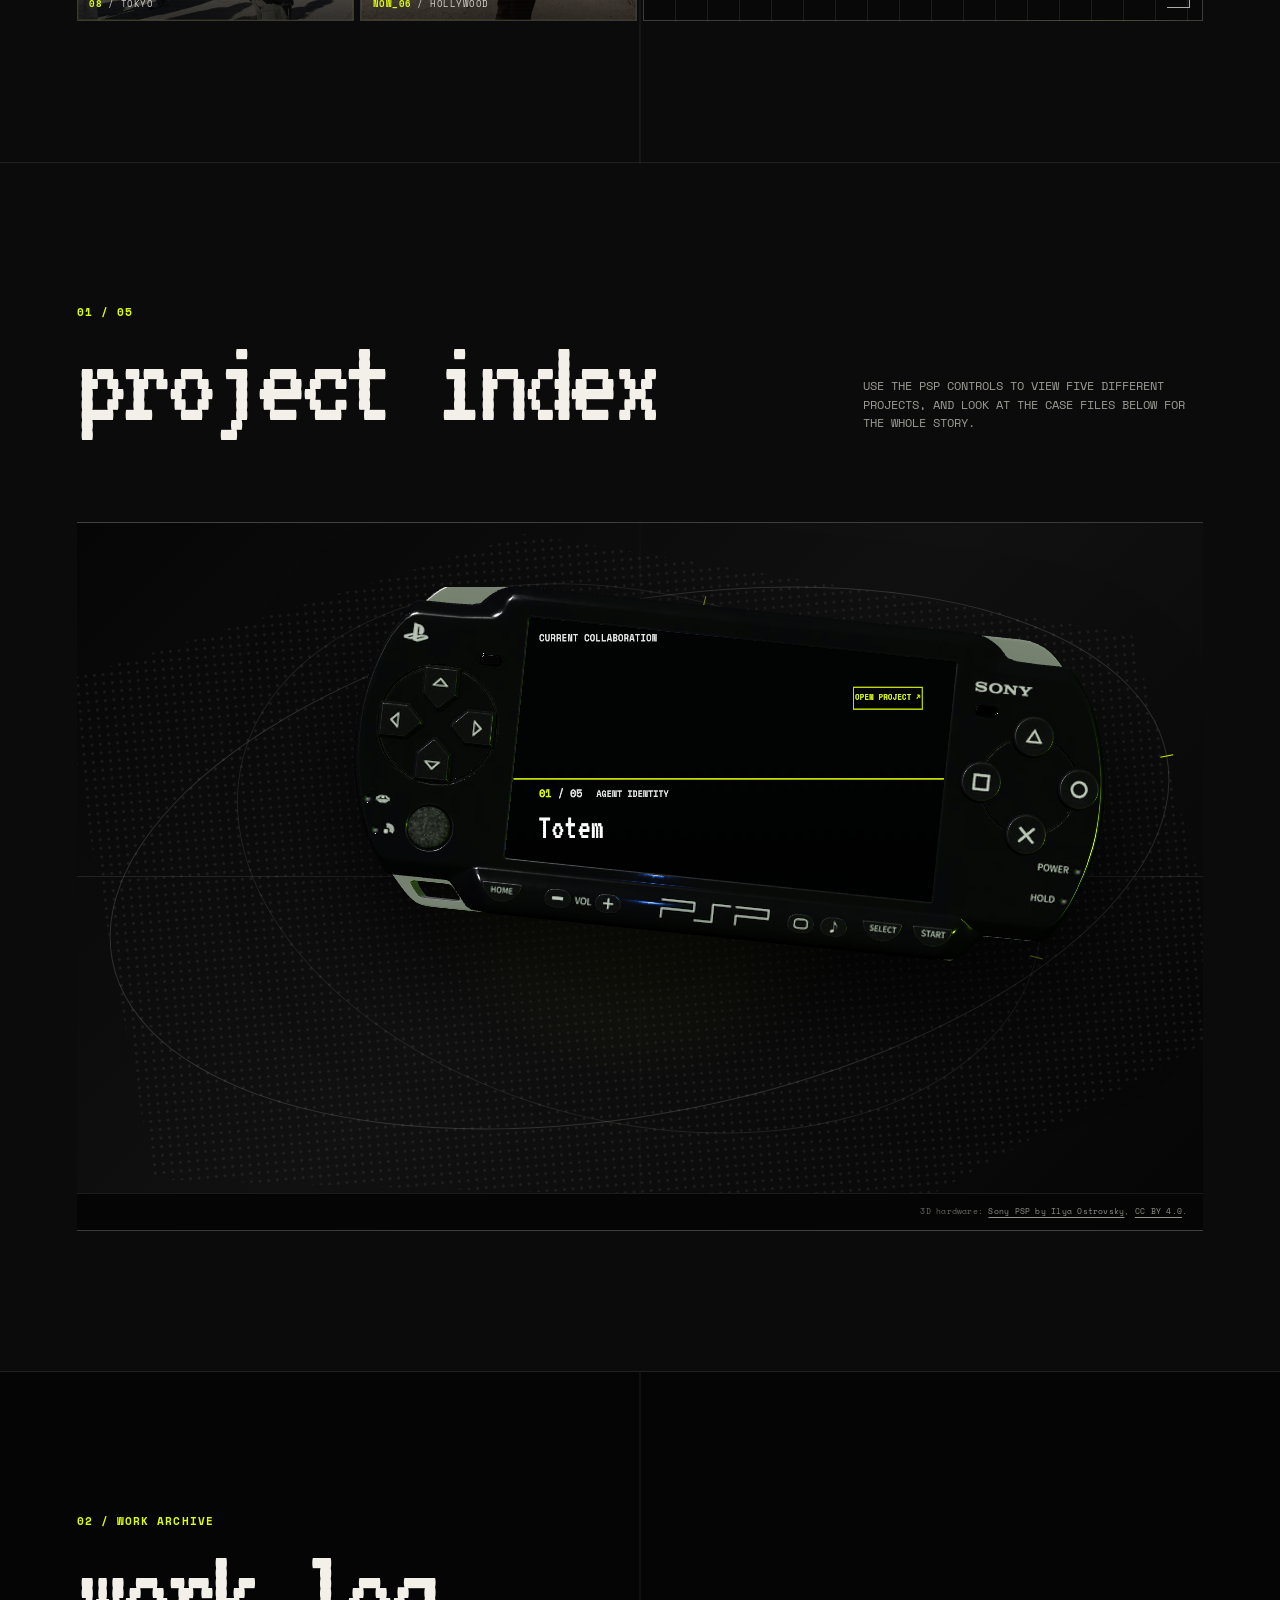
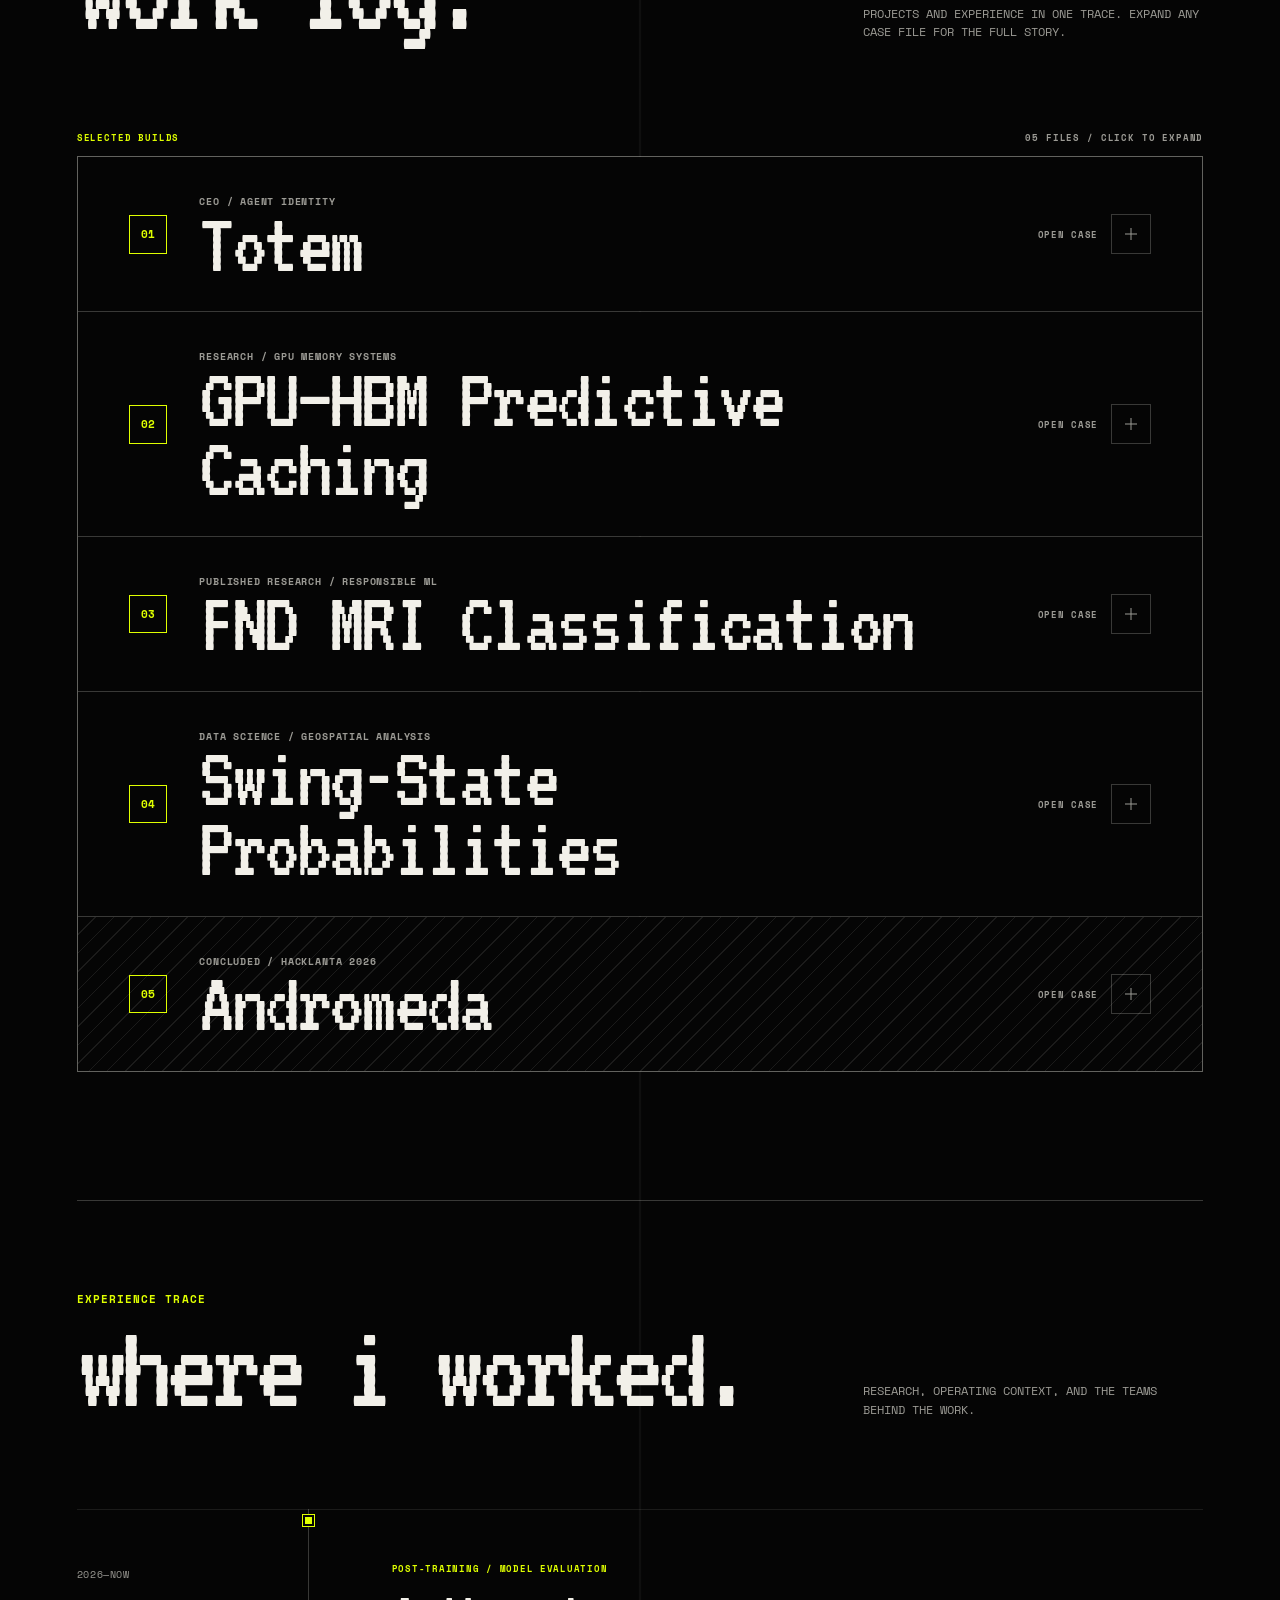
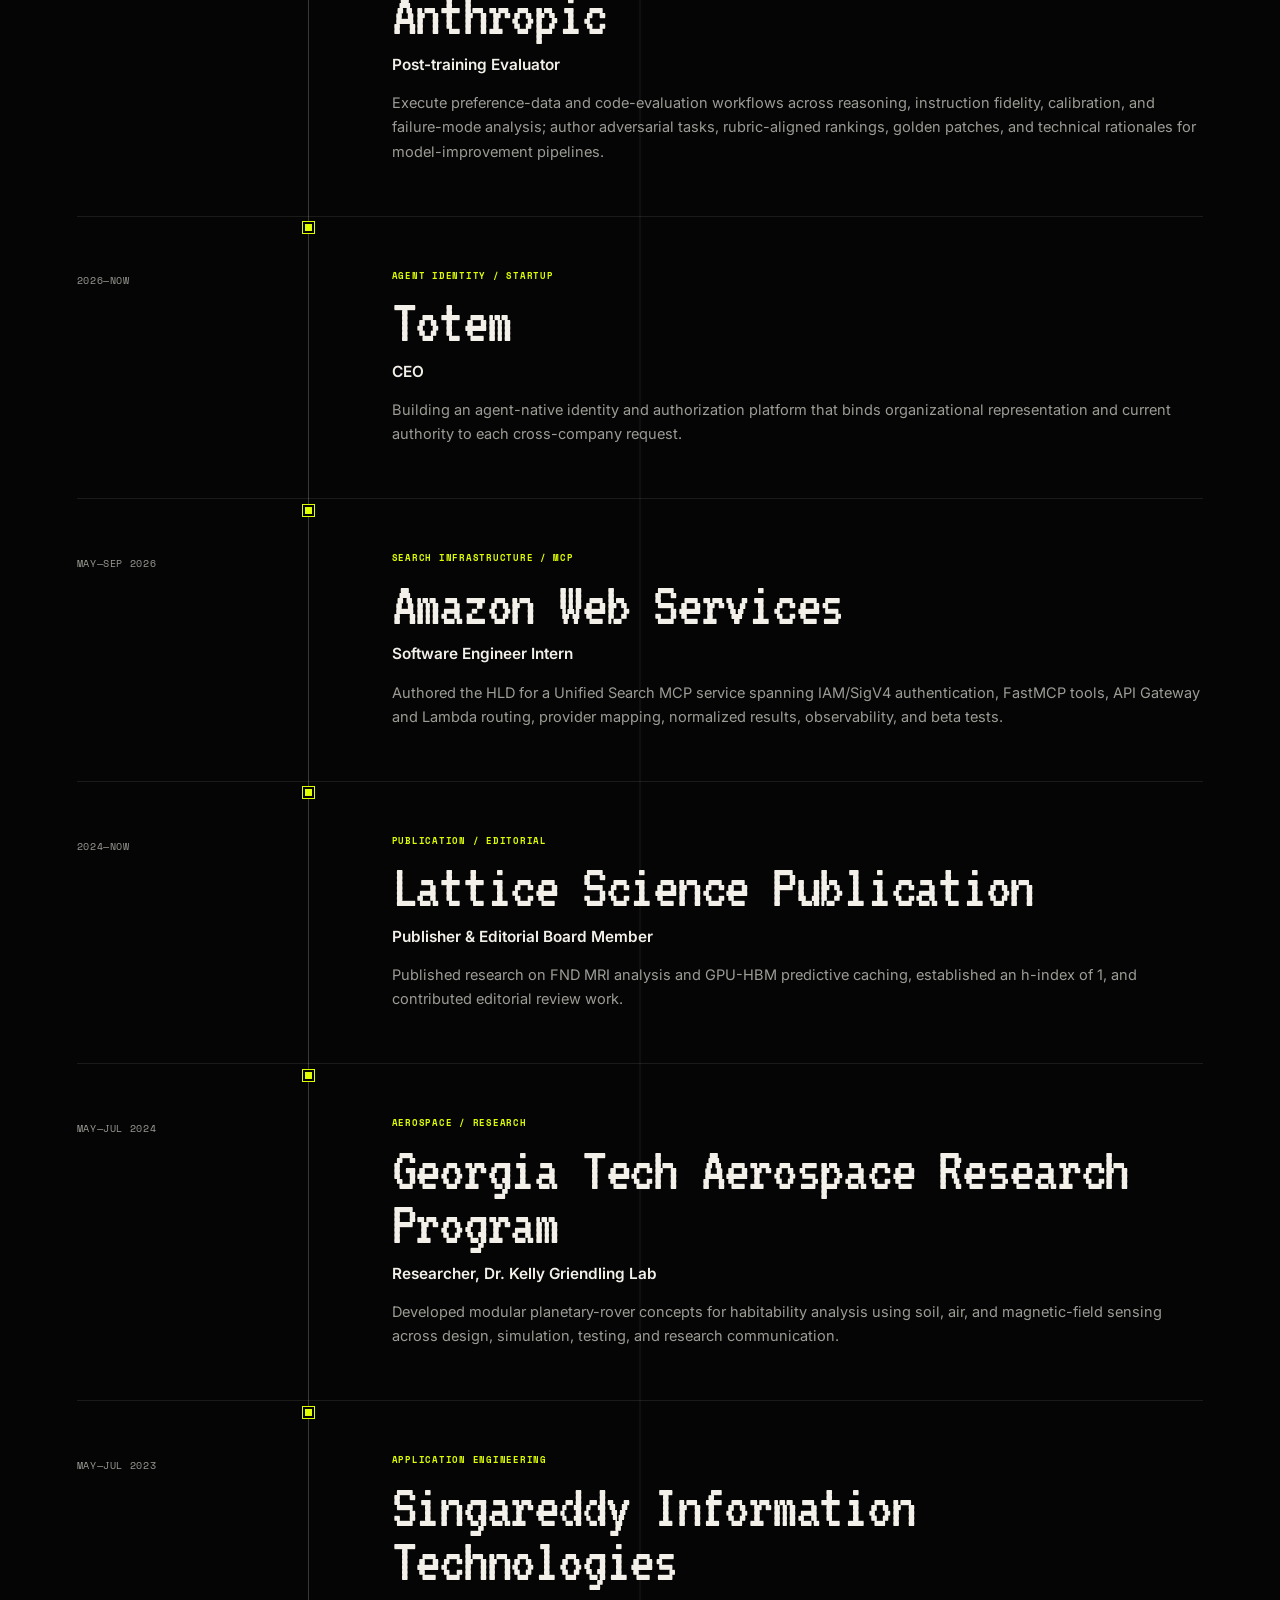
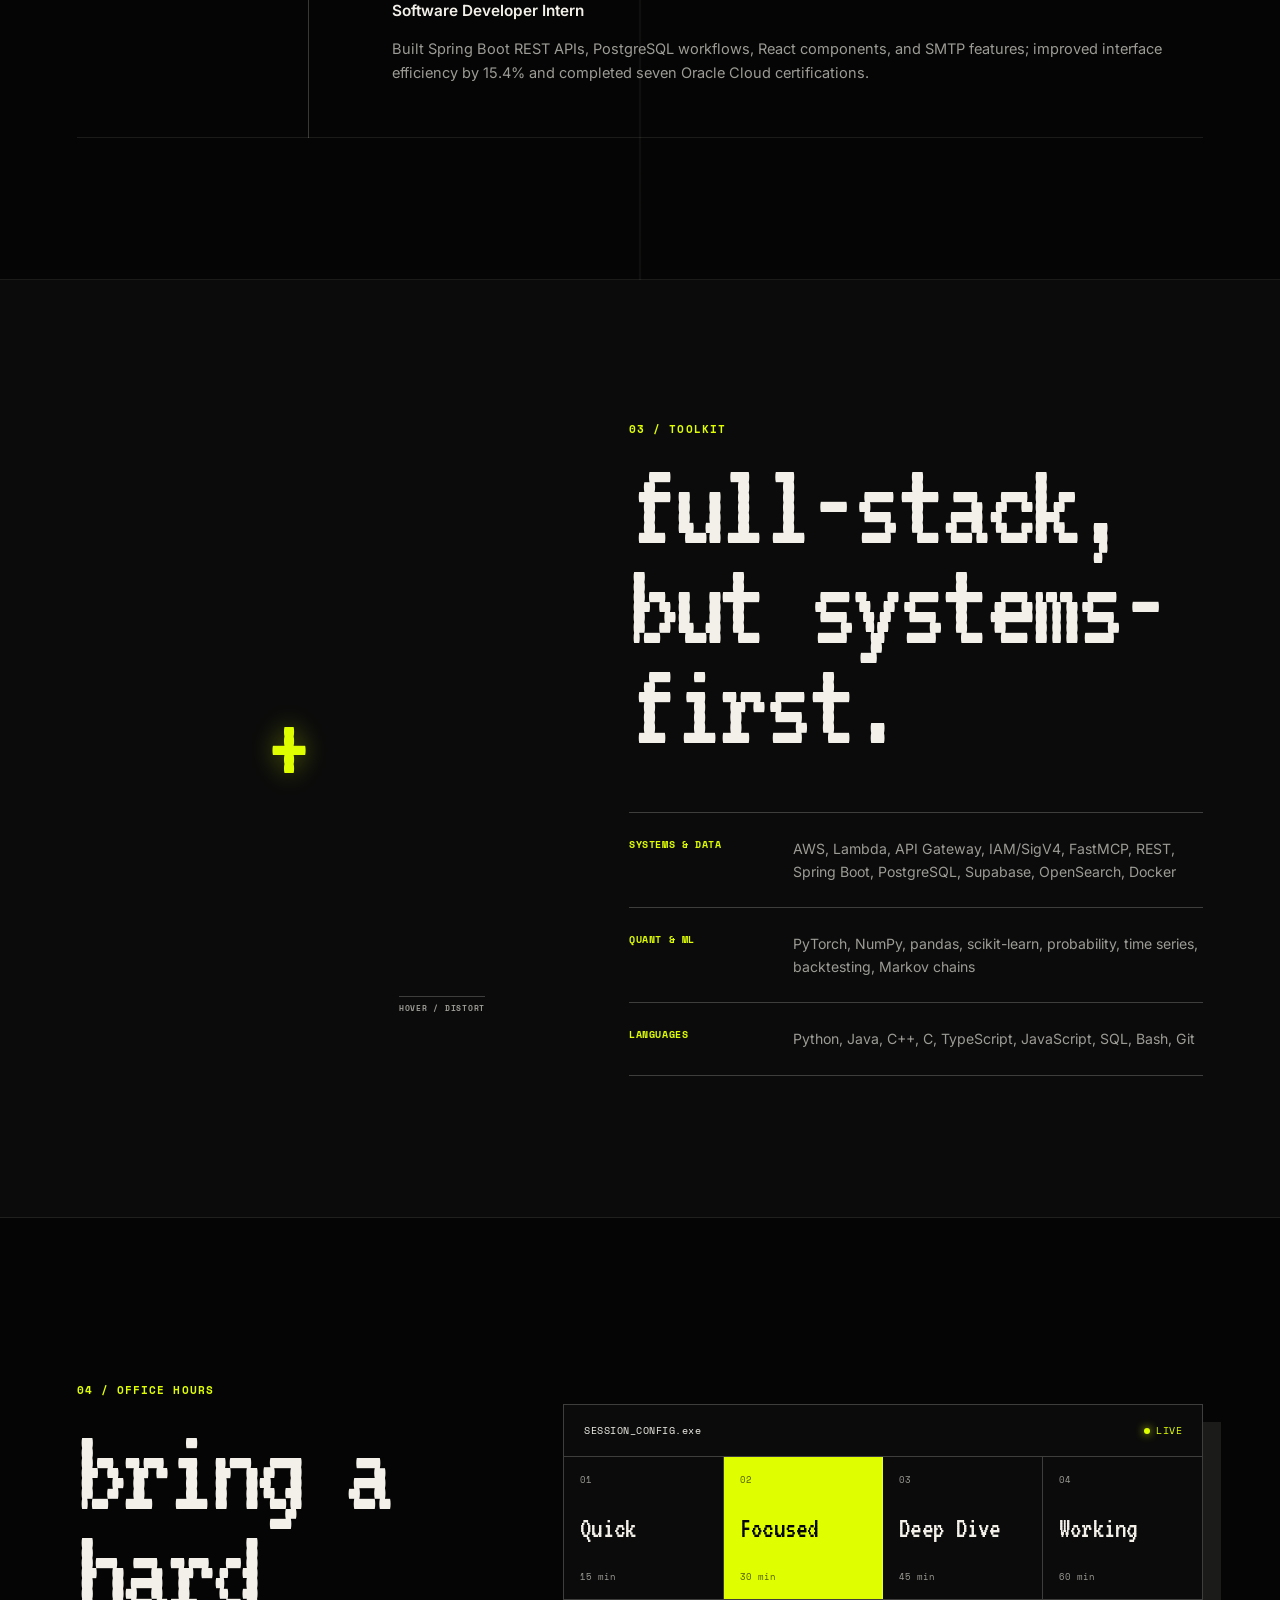
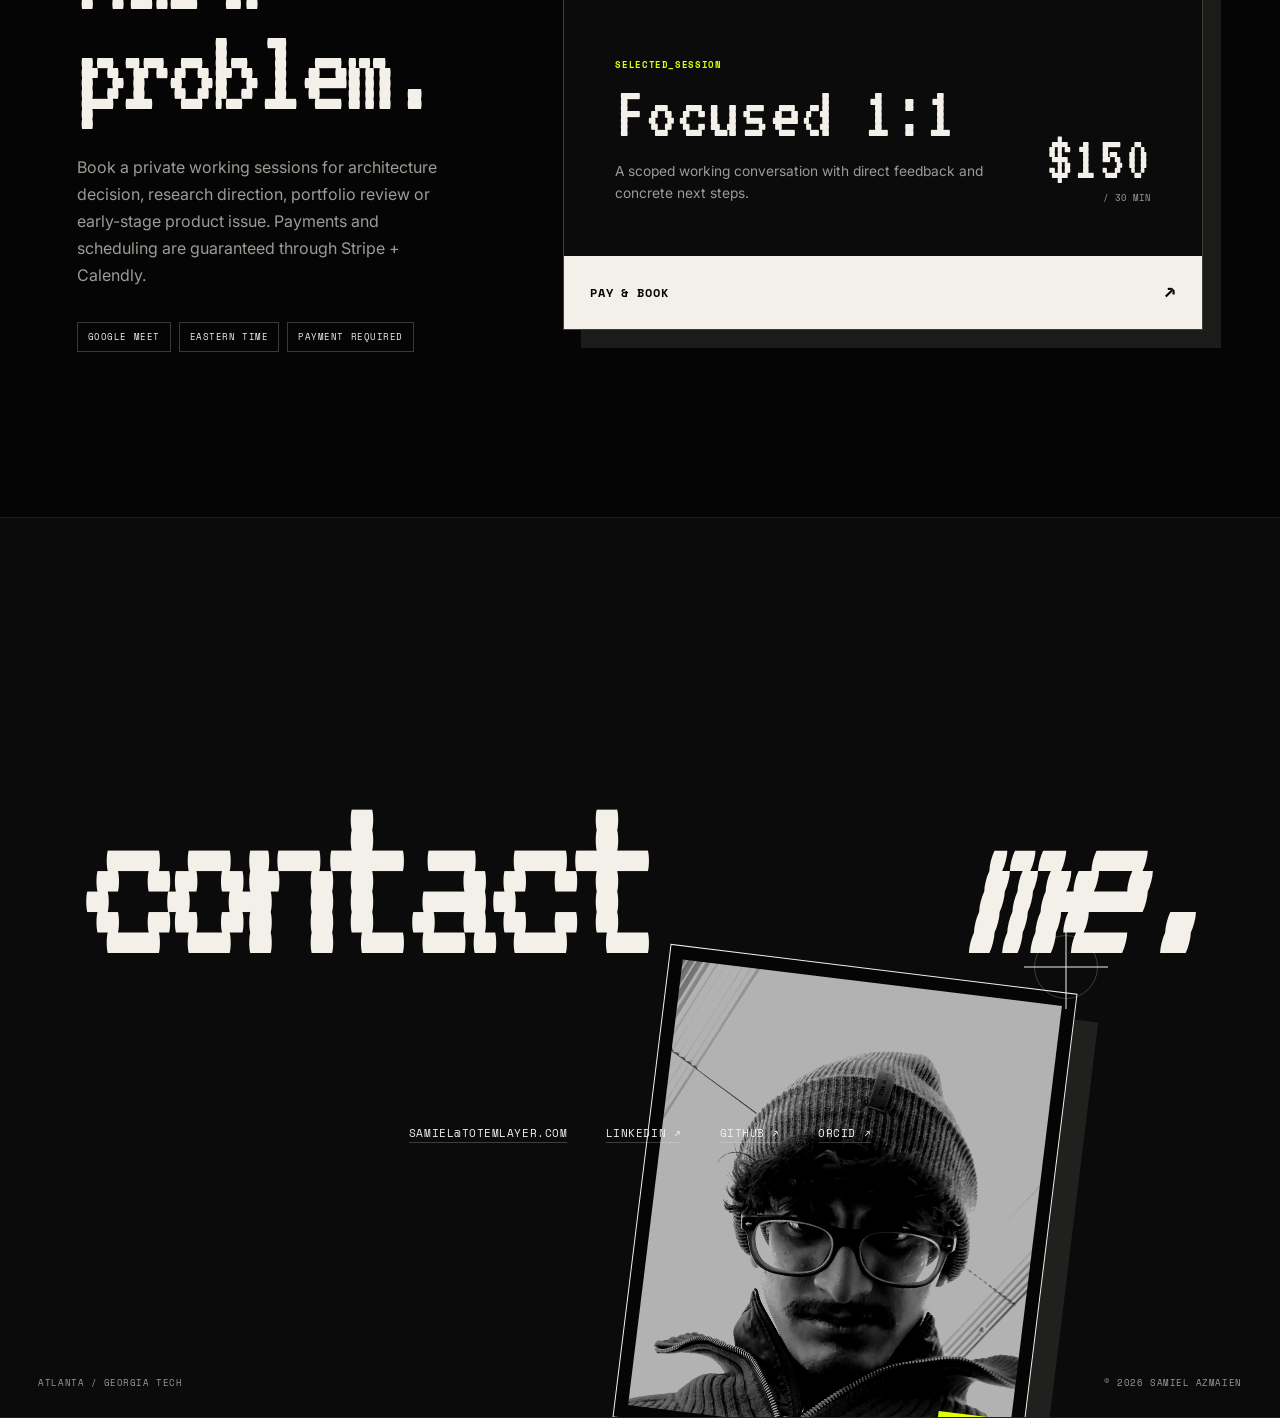
==== commit 0e05aec0: "Merge case studies and experience into work archive" ====
--- a/index.html
+++ b/index.html
@@ -26,7 +26,7 @@
     <link rel="preload" href="./assets/models/sony-psp.glb?v=20260917-psp3" as="fetch" crossorigin />
     <link rel="modulepreload" href="./assets/vendor/three.module.min.js" />
     <link rel="modulepreload" href="./assets/vendor/addons/loaders/GLTFLoader.js" />
-    <link rel="stylesheet" href="./styles.css?v=20260924-rain-orbit1" />
+    <link rel="stylesheet" href="./styles.css?v=20260925-work-archive1" />
   </head>
   <body>
     <a class="skip-link" href="#main">Skip to content</a>
@@ -49,8 +49,8 @@
       </a>
       <nav class="nav" aria-label="Primary navigation">
         <a href="#work">Work</a>
-        <a href="#case-studies">Build notes</a>
-        <a href="#log">Experience</a>
+        <a href="#case-studies">Work log</a>
+        <a href="#skills">Toolkit</a>
         <a href="#contact">Contact</a>
       </nav>
       <div class="header-status" aria-label="Current status">
@@ -355,11 +355,16 @@
       <section class="case-studies section-shell" id="case-studies" aria-labelledby="case-studies-title">
         <div class="section-bar reveal">
           <div>
-            <span class="section-index">02 / CASE FILES</span>
-            <h2 id="case-studies-title" class="pixel-title">What I built.</h2>
-          </div>
-        </div>
-
+            <span class="section-index">02 / WORK ARCHIVE</span>
+            <h2 id="case-studies-title" class="pixel-title">Work log.</h2>
+          </div>
+          <p>Projects and experience in one trace. Expand any case file for the full story.</p>
+        </div>
+
+        <div class="work-archive__label reveal" aria-hidden="true">
+          <span>SELECTED BUILDS</span>
+          <span>05 FILES / CLICK TO EXPAND</span>
+        </div>
         <div class="case-list">
           <article class="case-study reveal" id="project-totem">
             <header class="case-study__header">
@@ -550,15 +555,14 @@
             </ul>
           </article>
         </div>
-      </section>
-
-      <section class="system-log section-shell" id="log" aria-labelledby="log-title">
-        <div class="section-bar reveal">
+
+        <div class="system-log" id="log" aria-labelledby="log-title">
+          <div class="work-archive__divider section-bar reveal">
           <div>
-            <span class="section-index">03 / TRACE</span>
-            <h2 id="log-title" class="pixel-title">System log</h2>
-          </div>
-          <p>Experience, research, and operating context.</p>
+              <span class="section-index">EXPERIENCE TRACE</span>
+              <h2 id="log-title" class="pixel-title">Where I worked.</h2>
+          </div>
+            <p>Research, operating context, and the teams behind the work.</p>
         </div>
 
         <div class="log-list">
@@ -639,6 +643,7 @@
               </p>
             </div>
           </article>
+          </div>
         </div>
       </section>
 
@@ -651,7 +656,7 @@
           <span class="capabilities__hint">HOVER / DISTORT</span>
         </div>
         <div class="capabilities__copy reveal">
-          <span class="section-index">04 / TOOLKIT</span>
+          <span class="section-index">03 / TOOLKIT</span>
           <h2 id="capabilities-title" class="pixel-title">Full-stack,<br />but systems-first.</h2>
           <div class="capability-row">
             <span>Systems &amp; data</span>
@@ -670,10 +675,10 @@
 
       <section class="booking section-shell" id="book" aria-labelledby="booking-title">
         <div class="booking__intro reveal">
-          <span class="section-index">05 / OFFICE HOURS</span>
+          <span class="section-index">04 / OFFICE HOURS</span>
           <h2 id="booking-title" class="pixel-title">Bring a hard problem.</h2>
           <p>
-            Book a private working session for an architecture decision, research direction, portfolio review, or early-stage product problem. Payment and scheduling are secured by Stripe + Calendly.
+            Book a private working sessions for architecture decision, research direction, portfolio review or early-stage product issue. Payments and scheduling are guaranteed through Stripe + Calendly.
           </p>
           <div class="booking__meta">
             <span>GOOGLE MEET</span>
@@ -813,7 +818,7 @@
       </div>
     </dialog>
 
-    <script src="./script.js?v=20260924-rain-orbit1"></script>
+    <script src="./script.js?v=20260925-work-archive1"></script>
     <script type="module" src="./project-deck.js?v=20260924-rain-orbit1"></script>
   </body>
 </html>
--- a/styles.css
+++ b/styles.css
@@ -972,6 +972,20 @@
     var(--bg);
 }
 
+.work-archive__label {
+  display: flex;
+  justify-content: space-between;
+  max-width: 1500px;
+  margin: 0 auto 0.75rem;
+  color: var(--muted);
+  font: 700 0.58rem var(--mono);
+  letter-spacing: 0.09em;
+}
+
+.work-archive__label span:first-child {
+  color: var(--acid);
+}
+
 .case-list {
   display: grid;
   gap: 1px;
@@ -985,6 +999,7 @@
   position: relative;
   padding: clamp(1.5rem, 4vw, 4rem);
   background: var(--bg);
+  isolation: isolate;
 }
 
 .case-study::before {
@@ -999,14 +1014,187 @@
 }
 
 .case-study:hover::before,
-.case-study:focus-within::before {
+.case-study:focus-within::before,
+.case-study.is-open::before {
   width: 100%;
+}
+
+.case-study::after {
+  position: absolute;
+  z-index: 5;
+  top: 0;
+  right: 0;
+  left: 0;
+  height: 2px;
+  content: "";
+  background: var(--acid);
+  box-shadow: 0 0 18px var(--acid);
+  opacity: 0;
+  pointer-events: none;
+}
+
+.case-study.is-transitioning::after {
+  animation: archive-scan 700ms var(--ease);
 }
 
 .case-study--archive {
   background:
     repeating-linear-gradient(135deg, transparent 0 12px, var(--line-soft) 12px 13px),
     var(--bg);
+}
+
+.case-study__trigger {
+  display: none;
+}
+
+.js-enabled .case-study {
+  padding: 0;
+}
+
+.js-enabled .case-study__trigger {
+  position: relative;
+  display: grid;
+  grid-template-columns: auto minmax(0, 1fr) auto;
+  width: 100%;
+  padding: clamp(1.15rem, 2.5vw, 2rem) clamp(1.25rem, 4vw, 4rem);
+  border: 0;
+  color: var(--fg);
+  background: transparent;
+  text-align: left;
+  align-items: center;
+  gap: clamp(1rem, 2.5vw, 2.4rem);
+}
+
+.case-study__trigger .case-study__number {
+  margin: 0;
+  transition: color 260ms ease, background 260ms ease, box-shadow 260ms ease;
+}
+
+.case-study__trigger-copy {
+  min-width: 0;
+}
+
+.case-study__trigger .case-study__eyebrow {
+  margin-bottom: 0.35rem;
+}
+
+.case-study__trigger h3 {
+  overflow-wrap: normal;
+  word-break: normal;
+  font-size: clamp(2.4rem, 5.2vw, 5.6rem);
+  line-height: 0.78;
+  transition: font-size 520ms var(--ease), color 200ms ease;
+}
+
+.case-study__toggle {
+  display: flex;
+  align-items: center;
+  gap: 0.8rem;
+  color: var(--muted);
+  font: 700 0.58rem var(--mono);
+  letter-spacing: 0.08em;
+  white-space: nowrap;
+}
+
+.case-study__toggle i {
+  position: relative;
+  display: block;
+  width: 2.5rem;
+  height: 2.5rem;
+  border: 1px solid var(--line);
+  transition: border-color 220ms ease, background 220ms ease, transform 520ms var(--ease);
+}
+
+.case-study__toggle i::before,
+.case-study__toggle i::after {
+  position: absolute;
+  top: 50%;
+  left: 50%;
+  width: 12px;
+  height: 1px;
+  content: "";
+  background: currentColor;
+  transform: translate(-50%, -50%);
+}
+
+.case-study__toggle i::after {
+  transform: translate(-50%, -50%) rotate(90deg);
+  transition: transform 420ms var(--ease);
+}
+
+.case-study__toggle-close {
+  display: none;
+}
+
+.case-study__trigger:hover .case-study__toggle,
+.case-study__trigger:focus-visible .case-study__toggle {
+  color: var(--acid);
+}
+
+.case-study.is-open .case-study__trigger {
+  padding-top: clamp(1.8rem, 4vw, 3.6rem);
+}
+
+.case-study.is-open .case-study__trigger h3 {
+  font-size: clamp(3.6rem, 7vw, 7.2rem);
+}
+
+.case-study.is-open .case-study__number {
+  color: var(--bg);
+  background: var(--acid);
+  box-shadow: 0 0 22px color-mix(in srgb, var(--acid) 42%, transparent);
+}
+
+.case-study.is-open .case-study__toggle i {
+  border-color: var(--acid);
+  background: color-mix(in srgb, var(--acid) 8%, transparent);
+  transform: rotate(180deg);
+}
+
+.case-study.is-open .case-study__toggle i::after {
+  transform: translate(-50%, -50%) rotate(0deg);
+}
+
+.case-study.is-open .case-study__toggle-open {
+  display: none;
+}
+
+.case-study.is-open .case-study__toggle-close {
+  display: inline;
+}
+
+.js-enabled .case-study__panel {
+  height: 0;
+  overflow: hidden;
+  opacity: 0;
+  visibility: hidden;
+  transition: height 560ms var(--ease), opacity 260ms ease, visibility 0s linear 560ms;
+  will-change: height, opacity;
+}
+
+.js-enabled .case-study.is-open .case-study__panel {
+  opacity: 1;
+  visibility: visible;
+  transition: height 560ms var(--ease), opacity 320ms 110ms ease, visibility 0s linear 0s;
+}
+
+.case-study__panel-inner {
+  padding: 0 clamp(1.25rem, 4vw, 4rem) clamp(1.5rem, 4vw, 4rem);
+  transform: translateY(-18px);
+  transition: transform 520ms var(--ease);
+}
+
+.case-study.is-open .case-study__panel-inner {
+  transform: translateY(0);
+}
+
+.js-enabled .case-study__panel .case-study__header {
+  display: flex;
+  justify-content: flex-end;
+}
+
+.js-enabled .case-study__panel .case-study__header > div:first-child {
+  display: none;
 }
 
 .case-study__header {
@@ -1614,6 +1802,12 @@
   overflow: hidden;
 }
 
+.work-archive__divider {
+  margin-top: clamp(6rem, 10vw, 10rem);
+  padding-top: clamp(4rem, 7vw, 7rem);
+  border-top: 1px solid var(--line);
+}
+
 .log-list {
   position: relative;
   max-width: 1440px;
@@ -2115,6 +2309,13 @@
   0%, 100% { top: 1%; opacity: 0; }
   15%, 85% { opacity: 0.5; }
   50% { top: 99%; }
+}
+
+@keyframes archive-scan {
+  0% { top: 0; opacity: 0; transform: scaleX(0.08); }
+  18% { opacity: 0.9; transform: scaleX(1); }
+  82% { opacity: 0.55; }
+  100% { top: 100%; opacity: 0; transform: scaleX(0.7); }
 }
 
 @media (max-width: 1100px) {
@@ -2145,6 +2346,8 @@
   .field-card figcaption { font-size: 0.56rem; }
   .case-study__header { grid-template-columns: 1fr; }
   .case-study__links { justify-content: flex-start; }
+  .case-study__trigger { grid-template-columns: auto minmax(0, 1fr); }
+  .case-study__toggle { grid-column: 2; justify-self: start; }
   .deck-scene { min-height: 570px; padding-inline: 0; }
   .system-deck { width: 94vw; }
   .project-console { grid-template-columns: 82px 1fr auto; }
@@ -2239,6 +2442,16 @@
   .work .section-bar { padding-inline: 1rem; }
   .case-studies { background: var(--bg); }
   .case-study { padding: 1.25rem; }
+  .js-enabled .case-study { padding: 0; }
+  .work-archive__label { gap: 1rem; font-size: 0.5rem; }
+  .work-archive__label span:last-child { text-align: right; }
+  .js-enabled .case-study__trigger { padding: 1.25rem; gap: 0.9rem; }
+  .case-study__trigger h3 { font-size: clamp(2.25rem, 9vw, 3.4rem); }
+  .case-study.is-open .case-study__trigger h3 { font-size: clamp(2.5rem, 10vw, 3.8rem); }
+  .case-study__trigger .case-study__number { width: 2.15rem; height: 2.15rem; }
+  .case-study__toggle { gap: 0.55rem; }
+  .case-study__toggle i { width: 2.15rem; height: 2.15rem; }
+  .case-study__panel-inner { padding: 0 1.25rem 1.25rem; }
   .case-study__number { margin-bottom: 1rem; }
   .case-study h3 { font-size: clamp(3.1rem, 16vw, 5.2rem); }
   .case-study__summary { margin-block: 1.7rem; font-size: 1.02rem; }
